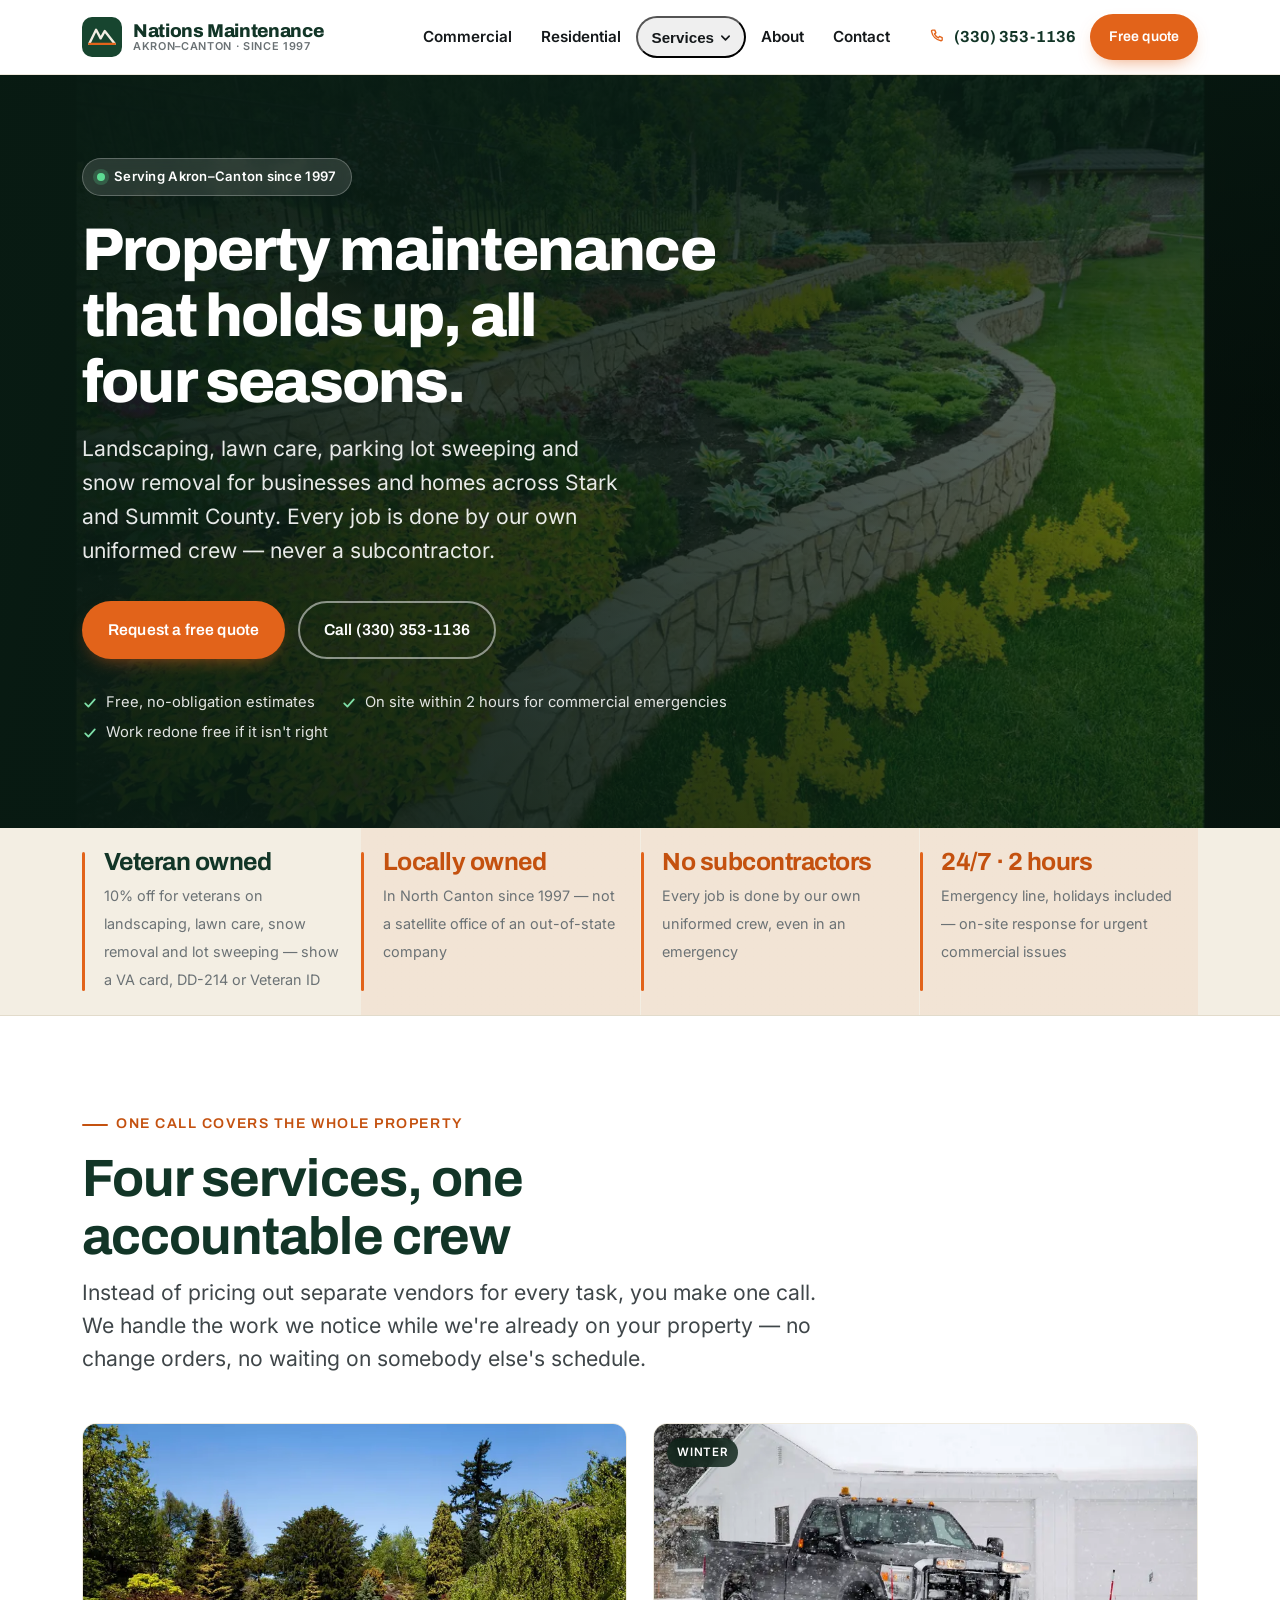
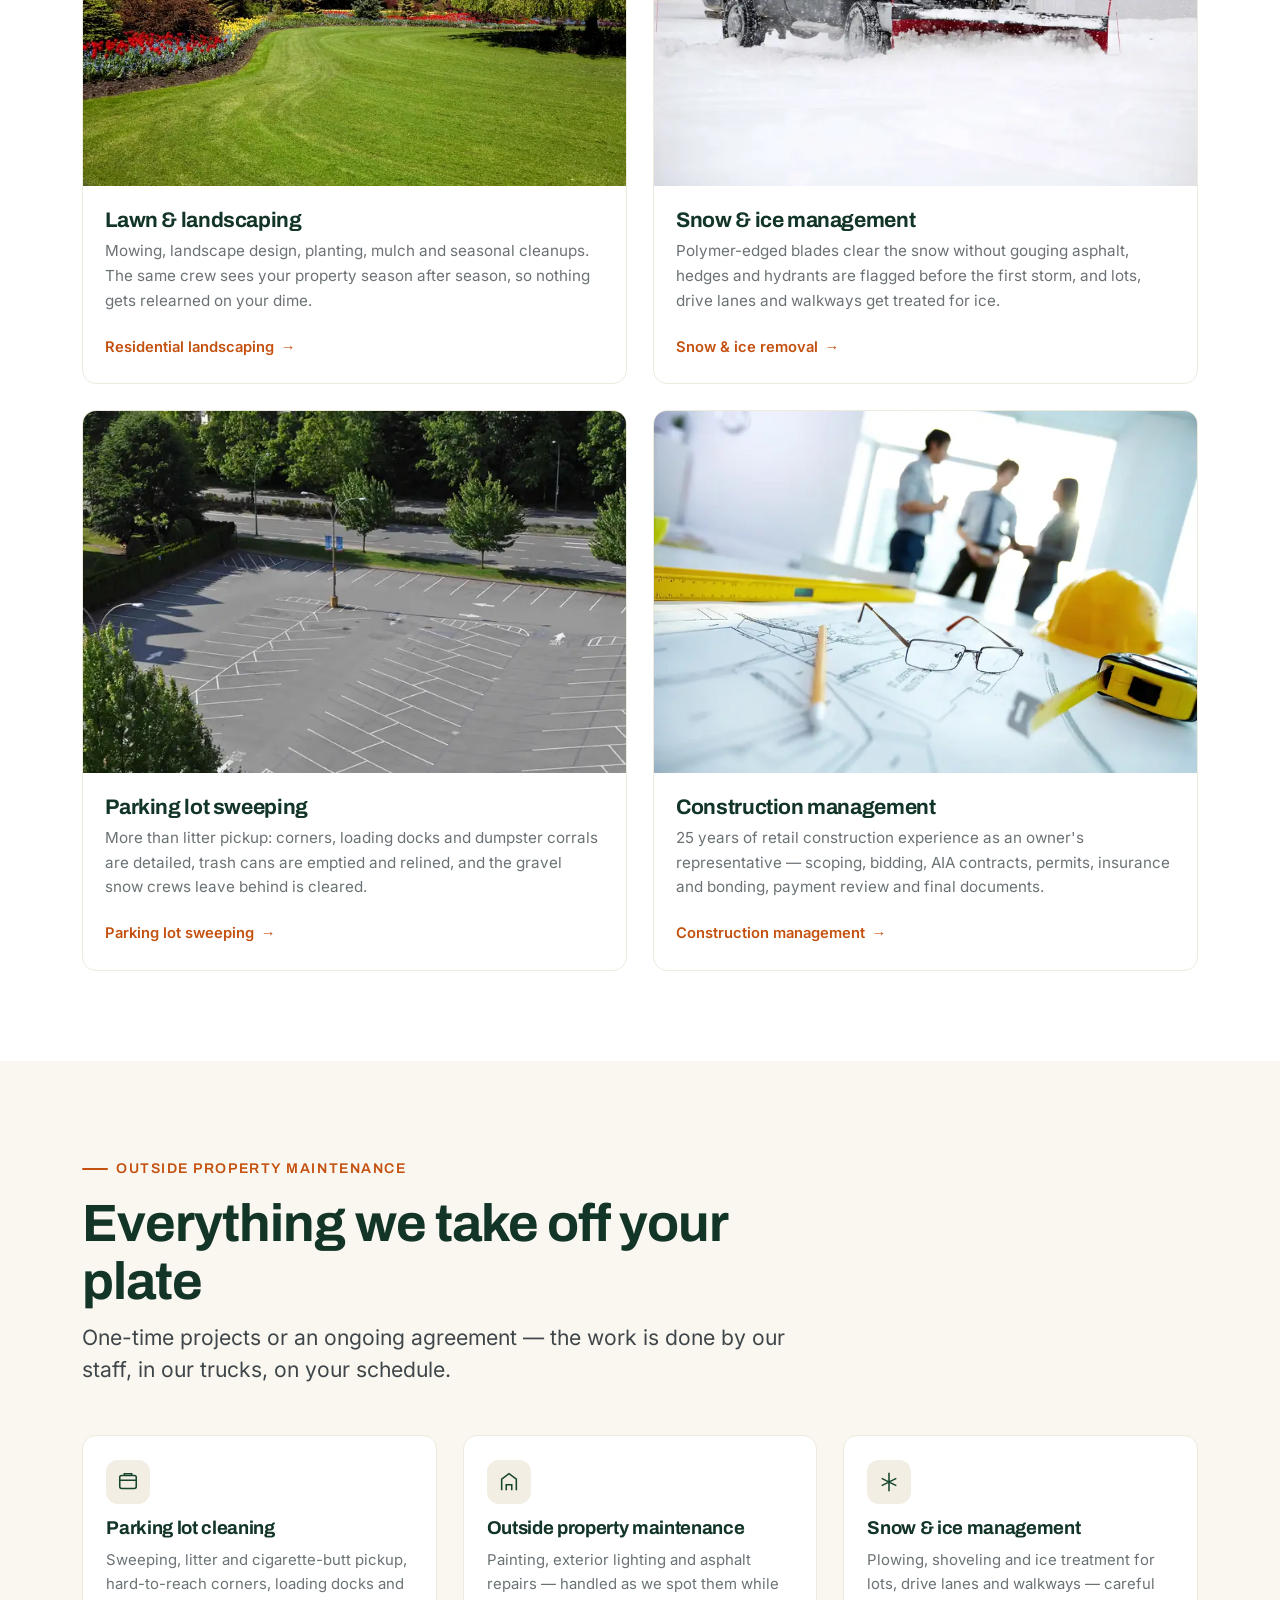
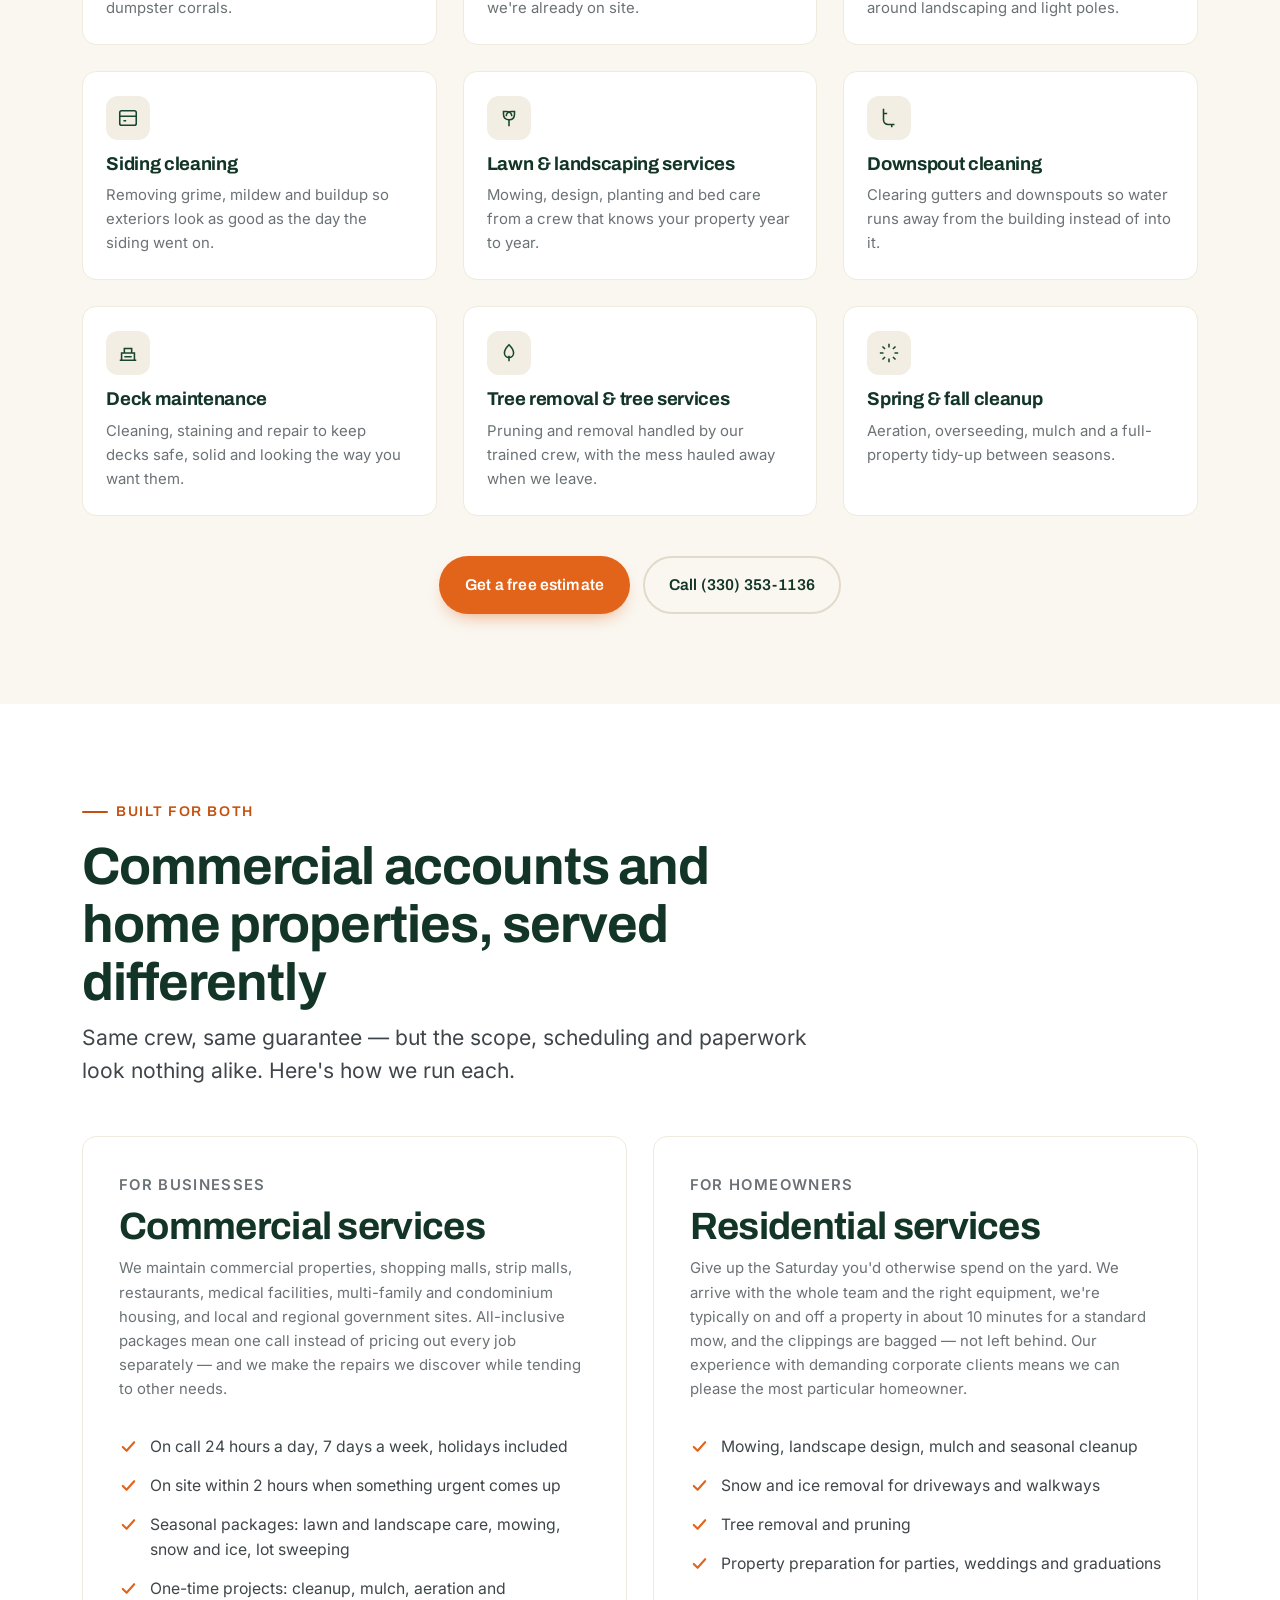
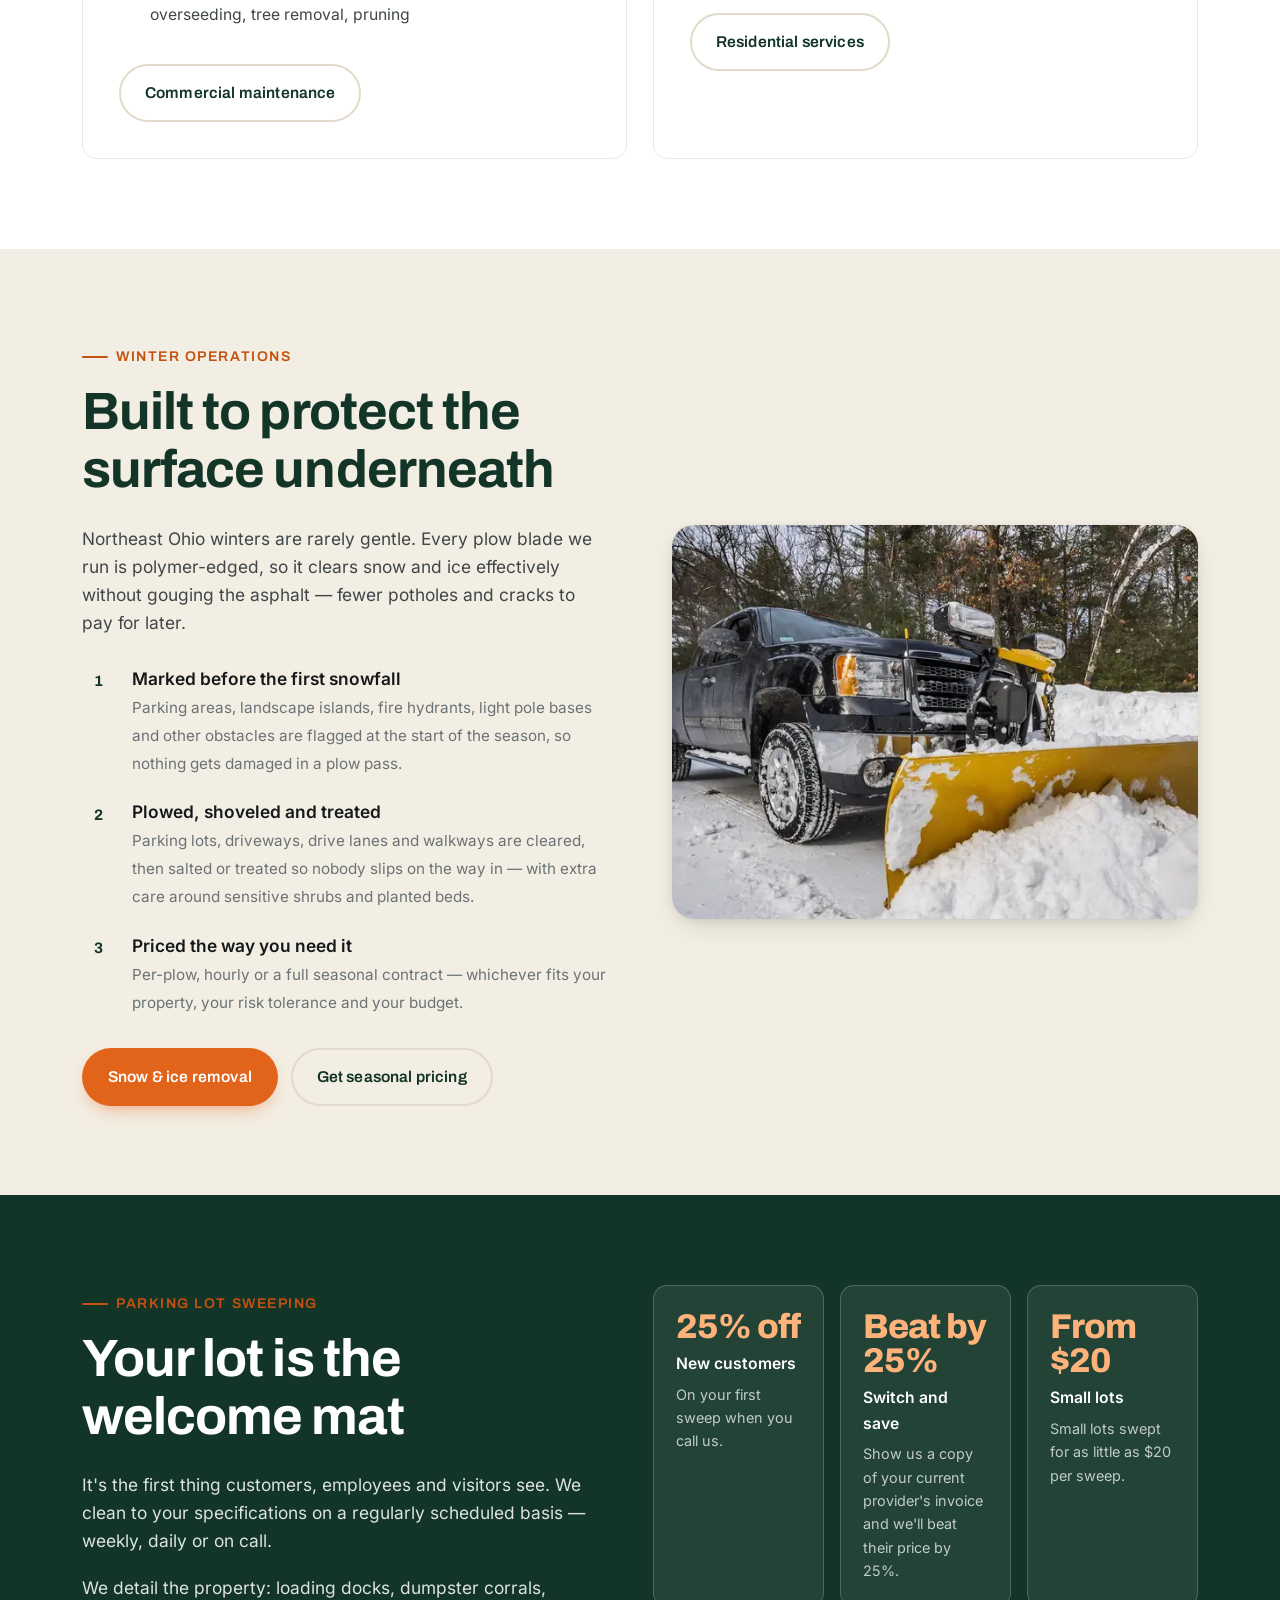
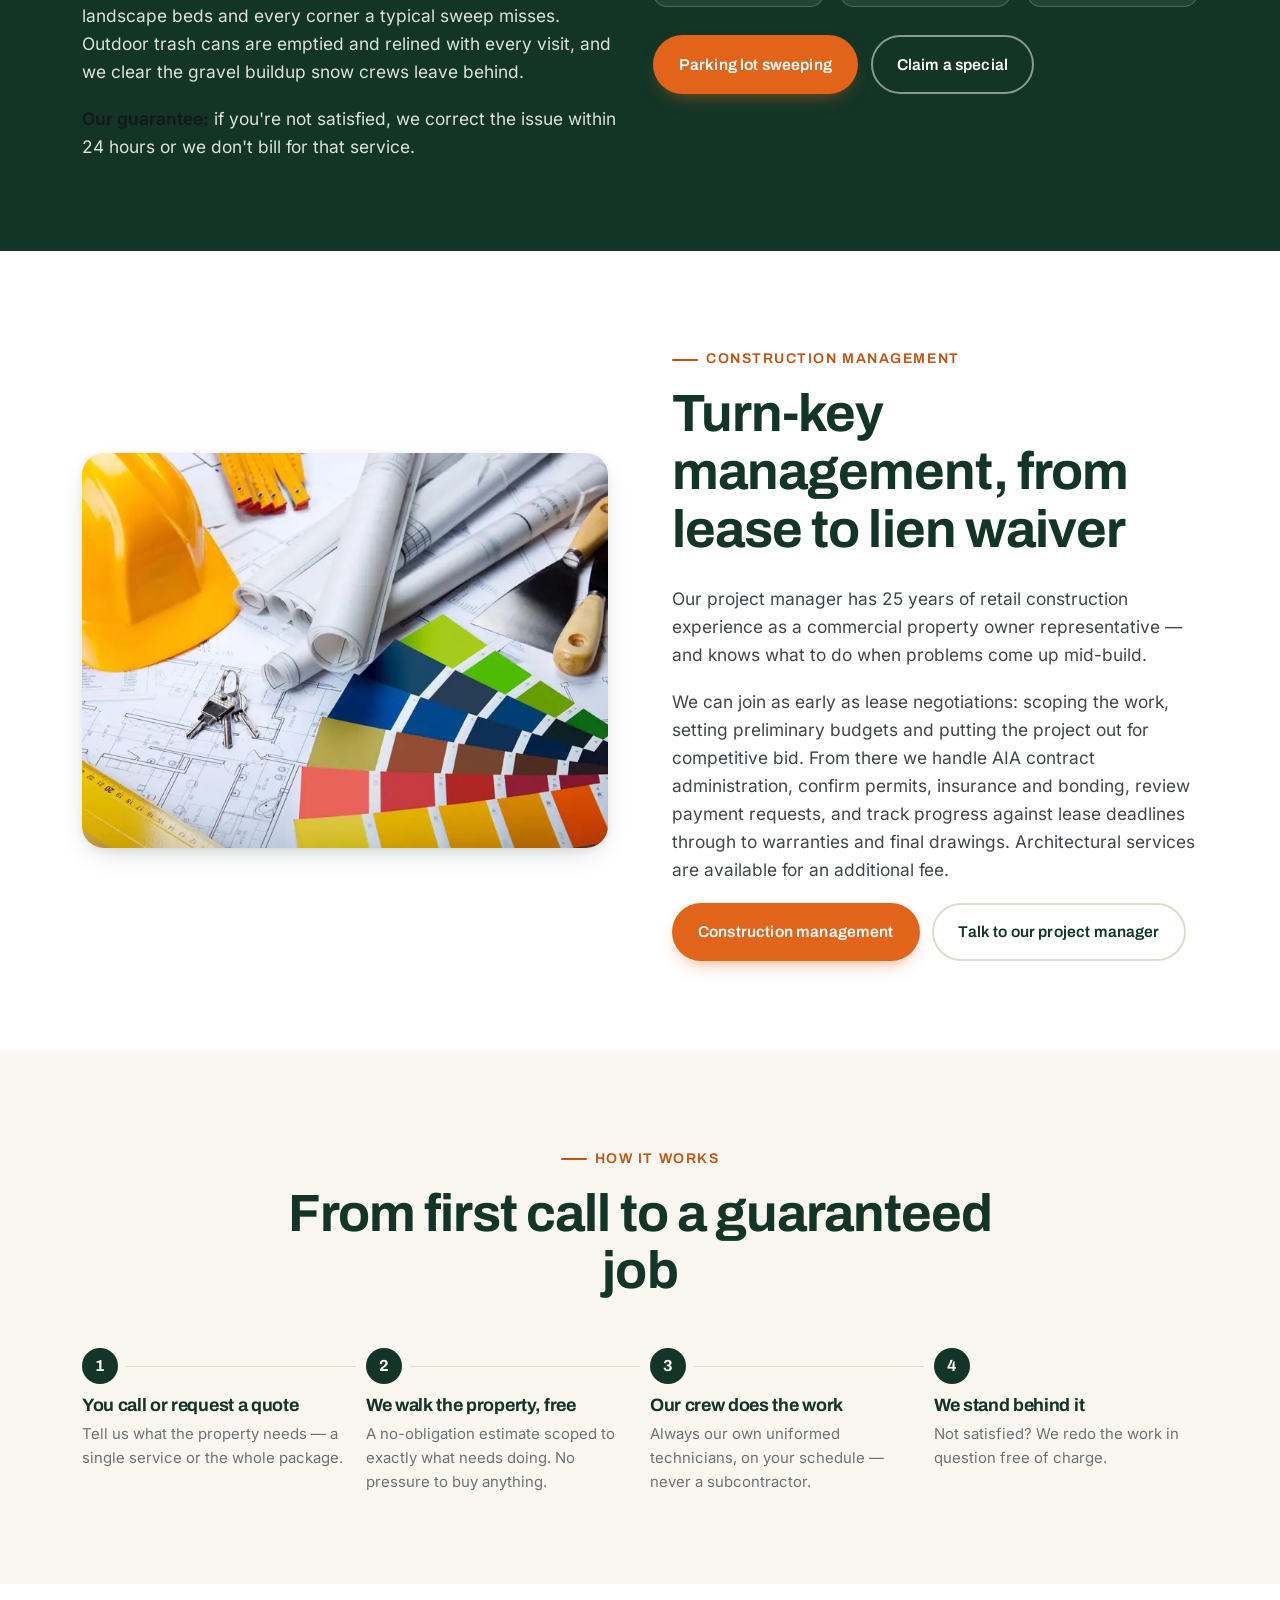
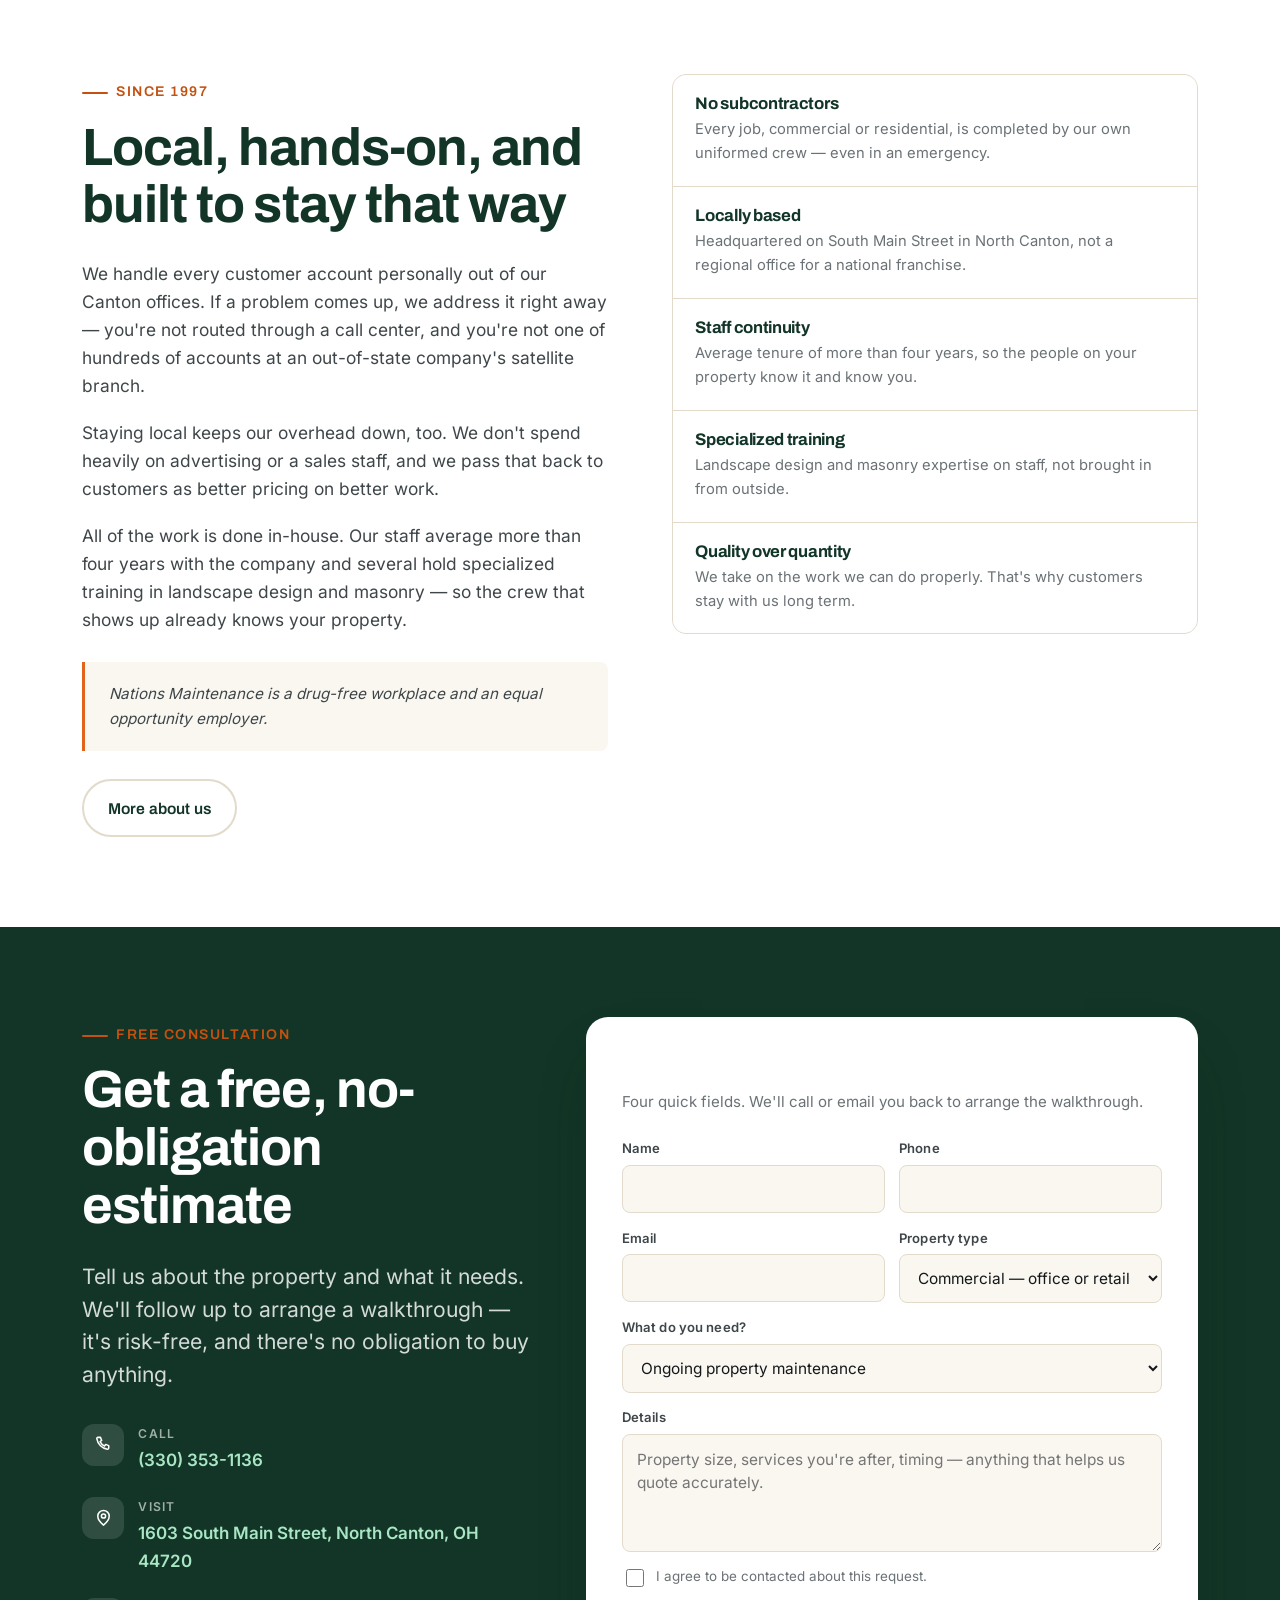
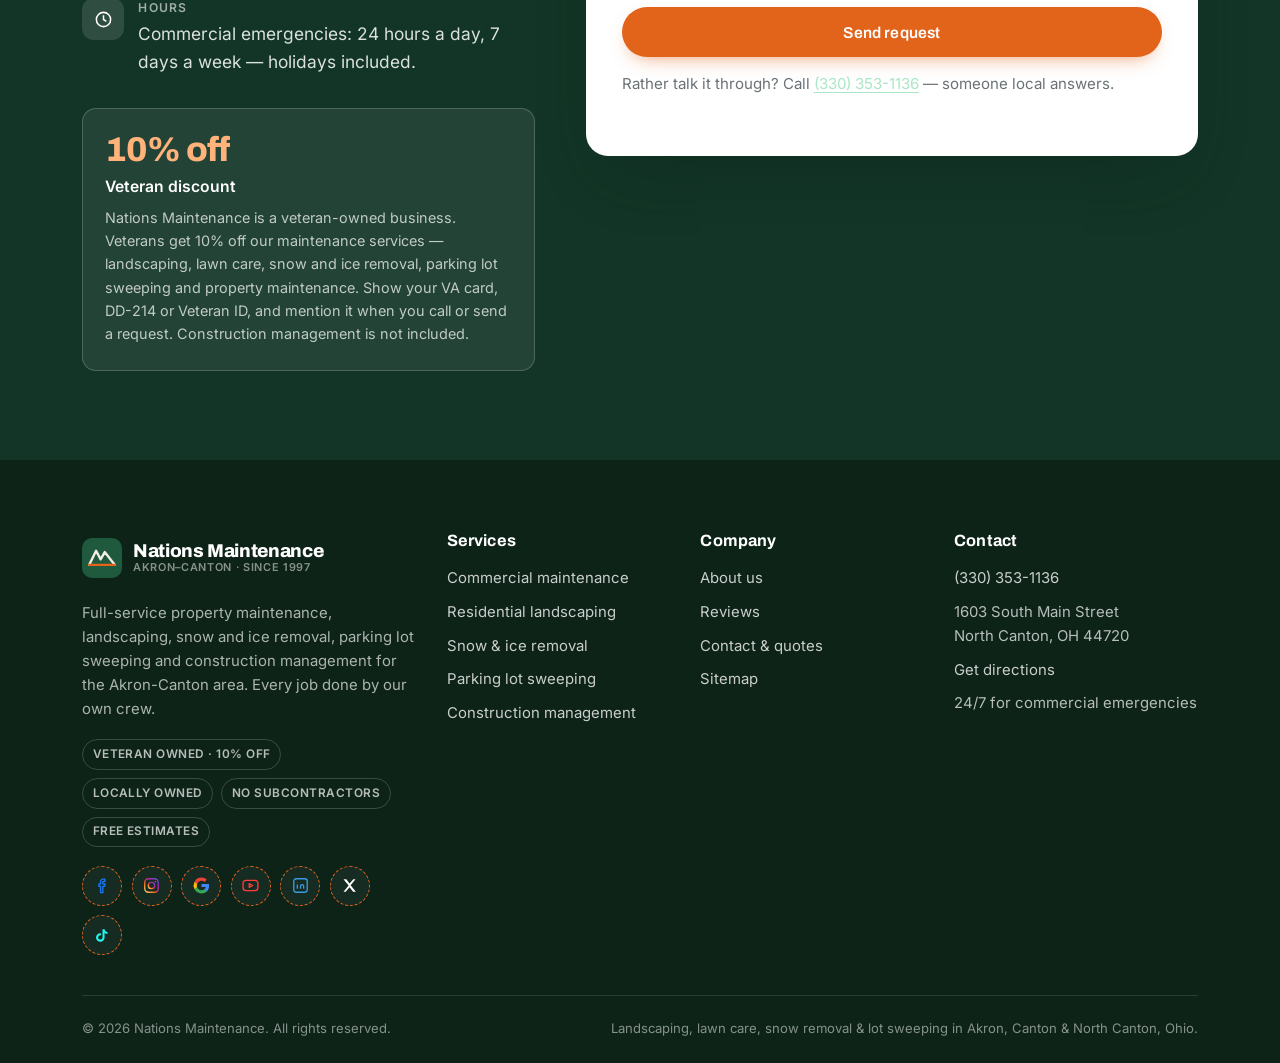
==== index.html @ 6f1c29cb "Homepage trust strip: highlight Locally owned, No subcontractors, 24/7 and 2-hour" ====
<!DOCTYPE html>
<html lang="en">
<head>
<meta charset="utf-8">
<meta name="viewport" content="width=device-width, initial-scale=1">
<title>Landscaping &amp; Snow Removal in Akron-Canton | Nations Maintenance</title>
<meta name="description" content="Landscaping, snow removal and property maintenance in Akron-Canton since 1997. Veteran owned — 10% off for veterans on maintenance. Free estimates: (330) 353-1136.">
<link rel="canonical" href="https://nationsmaintenance.com/">
<meta name="theme-color" content="#17452f">
<meta name="robots" content="index, follow, max-image-preview:large">
<meta property="og:type" content="website">
<meta property="og:site_name" content="Nations Maintenance">
<meta property="og:title" content="Landscaping &amp; Snow Removal in Akron-Canton, OH">
<meta property="og:description" content="Full-service property maintenance for businesses and homes since 1997. Our own crew, never subcontractors. If the work isn't right, we redo it free.">
<meta property="og:url" content="https://nationsmaintenance.com/">
<meta property="og:image" content="https://nationsmaintenance.com/assets/img/hero-landscaping-akron-canton-1024.jpg">
<meta property="og:image:width" content="1024">
<meta property="og:image:height" content="576">
<meta property="og:locale" content="en_US">
<meta name="twitter:card" content="summary_large_image">
<link rel="icon" href="/favicon.svg" type="image/svg+xml">
<link rel="apple-touch-icon" href="/apple-touch-icon.png">
<link rel="preload" as="font" type="font/woff2" href="/assets/fonts/inter-400-latin.woff2" crossorigin>
<link rel="preload" as="font" type="font/woff2" href="/assets/fonts/archivo-700-latin.woff2" crossorigin>
<link rel="stylesheet" href="/assets/css/styles.css?v=4">
<!--
  Search engine ownership checks. Paste your token into the matching tag, then delete
  the comment markers around that one line:
    Google Search Console  ->  <meta name="google-site-verification" content="PASTE-TOKEN">
    Bing Webmaster Tools   ->  <meta name="msvalidate.01" content="PASTE-TOKEN">
  Both only need to be on this homepage.
  sameAs: once the business has social or directory profiles, list them here too, e.g.
    "sameAs": ["https://www.facebook.com/...", "https://www.thebluebook.com/..."]
-->
<link rel="preload" as="image" href="/assets/img/hero-landscaping-akron-canton-1024.webp"
      imagesrcset="/assets/img/hero-landscaping-akron-canton-800.webp 800w, /assets/img/hero-landscaping-akron-canton-1024.webp 1024w, /assets/img/hero-landscaping-akron-canton-1280.webp 1440w"
      imagesizes="100vw" fetchpriority="high">
<script type="application/ld+json">
{
  "@context": "https://schema.org",
  "@type": ["LocalBusiness", "HomeAndConstructionBusiness"],
  "@id": "https://nationsmaintenance.com/#business",
  "name": "Nations Maintenance",
  "description": "Commercial and residential property maintenance, landscaping, snow and ice removal, parking lot sweeping and construction management serving the Akron-Canton area since 1997.",
  "url": "https://nationsmaintenance.com/",
  "telephone": "+1-330-353-1136",
  "foundingDate": "1997",
  "priceRange": "$$",
  "currenciesAccepted": "USD",
  "geo": { "@type": "GeoCoordinates", "latitude": 40.856943, "longitude": -81.395587 },
  "hasMap": "https://maps.google.com/?q=1603+South+Main+Street+North+Canton+OH+44720",
  "address": {
    "@type": "PostalAddress",
    "streetAddress": "1603 South Main Street",
    "addressLocality": "North Canton",
    "addressRegion": "OH",
    "postalCode": "44720",
    "addressCountry": "US"
  },
  "areaServed": [
    { "@type": "City", "name": "North Canton" },
    { "@type": "City", "name": "Canton" },
    { "@type": "City", "name": "Akron" },
    { "@type": "AdministrativeArea", "name": "Stark County, Ohio" },
    { "@type": "AdministrativeArea", "name": "Summit County, Ohio" }
  ],
  "openingHoursSpecification": [{
    "@type": "OpeningHoursSpecification",
    "dayOfWeek": ["Monday","Tuesday","Wednesday","Thursday","Friday","Saturday","Sunday"],
    "opens": "00:00",
    "closes": "23:59"
  }],
  "hasOfferCatalog": {
    "@type": "OfferCatalog",
    "name": "Property maintenance services",
    "itemListElement": [
      { "@type": "Offer", "itemOffered": { "@type": "Service", "name": "Commercial property maintenance", "url": "https://nationsmaintenance.com/commercial-services/" } },
      { "@type": "Offer", "itemOffered": { "@type": "Service", "name": "Residential landscaping and lawn care", "url": "https://nationsmaintenance.com/residential-services/" } },
      { "@type": "Offer", "itemOffered": { "@type": "Service", "name": "Snow and ice removal", "url": "https://nationsmaintenance.com/snow-ice-removal/" } },
      { "@type": "Offer", "itemOffered": { "@type": "Service", "name": "Parking lot sweeping and cleaning", "url": "https://nationsmaintenance.com/parking-lot-sweeping-cleaning/" } },
      { "@type": "Offer", "itemOffered": { "@type": "Service", "name": "Construction management", "url": "https://nationsmaintenance.com/construction-management/" } }
    ]
  },
  "additionalProperty": [
    { "@type": "PropertyValue", "name": "Veteran owned", "value": true },
    { "@type": "PropertyValue", "name": "Veteran discount", "value": "10% off for veterans on landscaping, lawn care, snow and ice removal, parking lot sweeping and property maintenance (construction management excluded), on proof of a VA card, DD-214 or Veteran ID" }
  ],
  "slogan": "If it's not right, we'll make it right. Free."
}
</script>
</head>
<body>
<a class="skip-link" href="#main">Skip to content</a>

<header class="site-header">
  <div class="container header-inner">
    <a class="brand" href="/" aria-label="Nations Maintenance — home">
      <svg class="brand__mark" viewBox="0 0 44 44" role="img" aria-hidden="true" focusable="false">
        <rect width="44" height="44" rx="11" fill="#17452f"/>
        <path d="M8 29.5 15.5 14l5 9.5L25 15.5l11 14" fill="none" stroke="#f3eee3" stroke-width="2.6" stroke-linejoin="round" stroke-linecap="round"/>
        <path d="M8 29.5h28" stroke="#e2631a" stroke-width="2.6" stroke-linecap="round"/>
      </svg>
      <span class="brand__text">
        <span class="brand__name">Nations Maintenance</span>
        <span class="brand__tag">Akron–Canton · since 1997</span>
      </span>
    </a>

    <nav class="nav" id="site-nav" aria-label="Primary">
      <ul class="nav__list">
        <li><a class="nav__link" href="/commercial-services/">Commercial</a></li>
        <li><a class="nav__link" href="/residential-services/">Residential</a></li>
        <li>
          <button class="nav__link" type="button" data-dropdown aria-controls="nav-services" aria-expanded="false">
            Services
            <svg class="nav__caret" viewBox="0 0 12 12" aria-hidden="true"><path d="M2 4.5 6 8.5l4-4" fill="none" stroke="currentColor" stroke-width="1.8" stroke-linecap="round" stroke-linejoin="round"/></svg>
          </button>
          <ul class="nav__drop" id="nav-services" hidden>
            <li><a href="/parking-lot-sweeping-cleaning/">Parking lot sweeping<small>Weekly, daily or on-call lot detailing</small></a></li>
            <li><a href="/snow-ice-removal/">Snow &amp; ice removal<small>Plowing, shoveling, salting — per-plow or seasonal</small></a></li>
            <li><a href="/commercial-services/">Commercial maintenance<small>All-inclusive packages for businesses</small></a></li>
            <li><a href="/residential-services/">Residential landscaping<small>Mowing, cleanups, tree work, decks</small></a></li>
            <li><a href="/construction-management/">Construction management<small>Lease to lien waiver, turn-key</small></a></li>
          </ul>
        </li>
        <li><a class="nav__link" href="/about/">About</a></li>
        <li><a class="nav__link" href="/contact/">Contact</a></li>
      </ul>
    </nav>

    <div class="header-cta">
      <a class="header-phone" href="tel:+13303531136">
        <svg viewBox="0 0 20 20" aria-hidden="true"><path d="M4.2 2.5h2.6l1.3 3.2-1.7 1.2a10 10 0 0 0 4.7 4.7l1.2-1.7 3.2 1.3v2.6a1.2 1.2 0 0 1-1.4 1.2A13.4 13.4 0 0 1 3 4a1.2 1.2 0 0 1 1.2-1.5Z" fill="none" stroke="currentColor" stroke-width="1.6" stroke-linejoin="round"/></svg>
        (330) 353-1136
      </a>
      <a class="btn btn--sm" href="/contact/">Free quote</a>
    </div>

    <button class="nav-toggle" type="button" aria-expanded="false" aria-controls="site-nav" aria-label="Open menu"><span></span></button>
  </div>
</header>

<main id="main">

  <!-- ============ HERO ============ -->
  <section class="hero">
    <div class="hero__media">
      <picture>
        <source type="image/webp"
                srcset="/assets/img/hero-landscaping-akron-canton-800.webp 800w, /assets/img/hero-landscaping-akron-canton-1024.webp 1024w, /assets/img/hero-landscaping-akron-canton-1280.webp 1440w"
                sizes="100vw">
        <img src="/assets/img/hero-landscaping-akron-canton-1024.jpg"
             srcset="/assets/img/hero-landscaping-akron-canton-800.jpg 800w, /assets/img/hero-landscaping-akron-canton-1024.jpg 1024w, /assets/img/hero-landscaping-akron-canton-1280.jpg 1440w"
             sizes="100vw" alt="Landscaped garden beds with a natural stone retaining wall and flowering shrubs beside a freshly mown lawn"
             width="1024" height="576" fetchpriority="high" decoding="async">
      </picture>
    </div>

    <div class="container hero__inner">
      <div class="hero__content">
        <p class="hero__badge"><span class="dot" aria-hidden="true"></span> Serving Akron–Canton since 1997</p>
        <h1>Property maintenance that holds up, all four seasons.</h1>
        <p class="hero__lead">
          Landscaping, lawn care, parking lot sweeping and snow removal for businesses and homes across
          Stark and Summit County. Every job is done by our own uniformed crew — never a subcontractor.
        </p>
        <div class="btn-row hero__ctas">
          <a class="btn" href="/contact/">Request a free quote</a>
          <a class="btn btn--ghost" href="tel:+13303531136">Call (330) 353-1136</a>
        </div>
        <ul class="hero__points">
          <li><svg viewBox="0 0 20 20" aria-hidden="true"><path d="M4 10.5l4 4 8-9" fill="none" stroke="currentColor" stroke-width="2.2" stroke-linecap="round" stroke-linejoin="round"/></svg> Free, no-obligation estimates</li>
          <li><svg viewBox="0 0 20 20" aria-hidden="true"><path d="M4 10.5l4 4 8-9" fill="none" stroke="currentColor" stroke-width="2.2" stroke-linecap="round" stroke-linejoin="round"/></svg> On site within 2 hours for commercial emergencies</li>
          <li><svg viewBox="0 0 20 20" aria-hidden="true"><path d="M4 10.5l4 4 8-9" fill="none" stroke="currentColor" stroke-width="2.2" stroke-linecap="round" stroke-linejoin="round"/></svg> Work redone free if it isn't right</li>
        </ul>
      </div>
    </div>
  </section>

  <!-- ============ TRUST STRIP ============ -->
  <div class="trust">
    <div class="container">
      <ul class="trust__list">
        <li><b>Veteran owned</b><span>10% off for veterans on landscaping, lawn care, snow removal and lot sweeping — show a VA card, DD-214 or Veteran ID</span></li>
        <li class="is-highlight"><b>Locally owned</b><span>In North Canton since 1997 — not a satellite office of an out-of-state company</span></li>
        <li class="is-highlight"><b>No subcontractors</b><span>Every job is done by our own uniformed crew, even in an emergency</span></li>
        <li class="is-highlight"><b>24/7 · 2 hours</b><span>Emergency line, holidays included — on-site response for urgent commercial issues</span></li>
      </ul>
    </div>
  </div>

  <!-- ============ CORE SERVICES ============ -->
  <section class="section" aria-labelledby="core-heading">
    <div class="container">
      <div class="section-head">
        <p class="kicker">One call covers the whole property</p>
        <h2 id="core-heading">Four services, one accountable crew</h2>
        <p class="lead">
          Instead of pricing out separate vendors for every task, you make one call. We handle the work we
          notice while we're already on your property — no change orders, no waiting on somebody else's schedule.
        </p>
      </div>

      <div class="grid grid--2">
        <article class="card reveal">
          <div class="card__media">
            <picture>
              <source type="image/webp" srcset="/assets/img/lawn-care-mowing-500.webp 500w, /assets/img/lawn-care-mowing-800.webp 800w" sizes="(max-width:720px) 92vw, 560px">
              <img src="/assets/img/lawn-care-mowing-800.jpg" srcset="/assets/img/lawn-care-mowing-500.jpg 500w, /assets/img/lawn-care-mowing-800.jpg 800w" sizes="(max-width:720px) 92vw, 560px" alt="Wide, freshly mown lawn with clean mowing lines around mature trees and hedges" width="800" height="533" loading="lazy" decoding="async">
            </picture>
          </div>
          <div class="card__body">
            <h3>Lawn &amp; landscaping</h3>
            <p>Mowing, landscape design, planting, mulch and seasonal cleanups. The same crew sees your property season after season, so nothing gets relearned on your dime.</p>
            <a class="card__link" href="/residential-services/">Residential landscaping</a>
          </div>
        </article>

        <article class="card reveal">
          <div class="card__media">
            <span class="card__tag">Winter</span>
            <picture>
              <source type="image/webp" srcset="/assets/img/snow-plow-commercial-lot-500.webp 500w, /assets/img/snow-plow-commercial-lot-800.webp 800w" sizes="(max-width:720px) 92vw, 560px">
              <img src="/assets/img/snow-plow-commercial-lot-800.jpg" srcset="/assets/img/snow-plow-commercial-lot-500.jpg 500w, /assets/img/snow-plow-commercial-lot-800.jpg 800w" sizes="(max-width:720px) 92vw, 560px" alt="Plow truck clearing snow from a commercial driveway and parking area" width="800" height="533" loading="lazy" decoding="async">
            </picture>
          </div>
          <div class="card__body">
            <h3>Snow &amp; ice management</h3>
            <p>Polymer-edged blades clear the snow without gouging asphalt, hedges and hydrants are flagged before the first storm, and lots, drive lanes and walkways get treated for ice.</p>
            <a class="card__link" href="/snow-ice-removal/">Snow &amp; ice removal</a>
          </div>
        </article>

        <article class="card reveal">
          <div class="card__media">
            <picture>
              <source type="image/webp" srcset="/assets/img/parking-lot-sweeping-800.webp 800w, /assets/img/parking-lot-sweeping-1024.webp 1024w" sizes="(max-width:720px) 92vw, 560px">
              <img src="/assets/img/parking-lot-sweeping-1024.jpg" srcset="/assets/img/parking-lot-sweeping-800.jpg 800w, /assets/img/parking-lot-sweeping-1024.jpg 1024w" sizes="(max-width:720px) 92vw, 560px" alt="Clean, freshly swept parking lot with crisp parking stripes and no litter" width="1024" height="576" loading="lazy" decoding="async">
            </picture>
          </div>
          <div class="card__body">
            <h3>Parking lot sweeping</h3>
            <p>More than litter pickup: corners, loading docks and dumpster corrals are detailed, trash cans are emptied and relined, and the gravel snow crews leave behind is cleared.</p>
            <a class="card__link" href="/parking-lot-sweeping-cleaning/">Parking lot sweeping</a>
          </div>
        </article>

        <article class="card reveal">
          <div class="card__media">
            <picture>
              <source type="image/webp" srcset="/assets/img/construction-management-blueprints-500.webp 500w, /assets/img/construction-management-blueprints-800.webp 800w" sizes="(max-width:720px) 92vw, 560px">
              <img src="/assets/img/construction-management-blueprints-800.jpg" srcset="/assets/img/construction-management-blueprints-500.jpg 500w, /assets/img/construction-management-blueprints-800.jpg 800w" sizes="(max-width:720px) 92vw, 560px" alt="Project manager reviewing construction drawings with a hard hat on the desk" width="800" height="533" loading="lazy" decoding="async">
            </picture>
          </div>
          <div class="card__body">
            <h3>Construction management</h3>
            <p>25 years of retail construction experience as an owner's representative — scoping, bidding, AIA contracts, permits, insurance and bonding, payment review and final documents.</p>
            <a class="card__link" href="/construction-management/">Construction management</a>
          </div>
        </article>
      </div>
    </div>
  </section>

  <!-- ============ FULL SERVICE LIST ============ -->
  <section class="section section--sand" aria-labelledby="services-heading">
    <div class="container">
      <div class="section-head">
        <p class="kicker">Outside property maintenance</p>
        <h2 id="services-heading">Everything we take off your plate</h2>
        <p class="lead">One-time projects or an ongoing agreement — the work is done by our staff, in our trucks, on your schedule.</p>
      </div>

      <div class="grid grid--3">
        <article class="tile reveal">
          <div class="tile__icon"><svg viewBox="0 0 24 24" fill="none" stroke="currentColor" stroke-width="1.7" aria-hidden="true"><rect x="3" y="5" width="18" height="14" rx="2"/><path d="M3 10h18M8 5V3h8v2"/></svg></div>
          <h3>Parking lot cleaning</h3>
          <p>Sweeping, litter and cigarette-butt pickup, hard-to-reach corners, loading docks and dumpster corrals.</p>
        </article>
        <article class="tile reveal">
          <div class="tile__icon"><svg viewBox="0 0 24 24" fill="none" stroke="currentColor" stroke-width="1.7" aria-hidden="true"><path d="M4 21V9l8-6 8 6v12"/><path d="M9 21v-6h6v6"/></svg></div>
          <h3>Outside property maintenance</h3>
          <p>Painting, exterior lighting and asphalt repairs — handled as we spot them while we're already on site.</p>
        </article>
        <article class="tile reveal">
          <div class="tile__icon"><svg viewBox="0 0 24 24" fill="none" stroke="currentColor" stroke-width="1.7" aria-hidden="true"><path d="M12 2v20M4 8l16 8M20 8 4 16"/></svg></div>
          <h3>Snow &amp; ice management</h3>
          <p>Plowing, shoveling and ice treatment for lots, drive lanes and walkways — careful around landscaping and light poles.</p>
        </article>
        <article class="tile reveal">
          <div class="tile__icon"><svg viewBox="0 0 24 24" fill="none" stroke="currentColor" stroke-width="1.7" aria-hidden="true"><rect x="3" y="4" width="18" height="16" rx="2"/><path d="M3 10h18M7 15h3"/></svg></div>
          <h3>Siding cleaning</h3>
          <p>Removing grime, mildew and buildup so exteriors look as good as the day the siding went on.</p>
        </article>
        <article class="tile reveal">
          <div class="tile__icon"><svg viewBox="0 0 24 24" fill="none" stroke="currentColor" stroke-width="1.7" aria-hidden="true"><path d="M12 21v-7"/><path d="M12 14c-4 0-6-2.5-6-6V5h3c3.5 0 6 2 6 5"/><path d="M12 14c4 0 6-2.5 6-6V5h-3c-3.5 0-6 2-6 5"/></svg></div>
          <h3>Lawn &amp; landscaping services</h3>
          <p>Mowing, design, planting and bed care from a crew that knows your property year to year.</p>
        </article>
        <article class="tile reveal">
          <div class="tile__icon"><svg viewBox="0 0 24 24" fill="none" stroke="currentColor" stroke-width="1.7" aria-hidden="true"><path d="M6 2v12a5 5 0 0 0 5 5h7"/><path d="M6 7h4M15 19v3"/></svg></div>
          <h3>Downspout cleaning</h3>
          <p>Clearing gutters and downspouts so water runs away from the building instead of into it.</p>
        </article>
        <article class="tile reveal">
          <div class="tile__icon"><svg viewBox="0 0 24 24" fill="none" stroke="currentColor" stroke-width="1.7" aria-hidden="true"><path d="M3 20h18M5 20v-8h14v8M8 12V7h8v5M8 16h8"/></svg></div>
          <h3>Deck maintenance</h3>
          <p>Cleaning, staining and repair to keep decks safe, solid and looking the way you want them.</p>
        </article>
        <article class="tile reveal">
          <div class="tile__icon"><svg viewBox="0 0 24 24" fill="none" stroke="currentColor" stroke-width="1.7" aria-hidden="true"><path d="M12 3c3 3 5 6.5 5 9a5 5 0 0 1-10 0c0-2.5 2-6 5-9Z"/><path d="M12 21v-6"/></svg></div>
          <h3>Tree removal &amp; tree services</h3>
          <p>Pruning and removal handled by our trained crew, with the mess hauled away when we leave.</p>
        </article>
        <article class="tile reveal">
          <div class="tile__icon"><svg viewBox="0 0 24 24" fill="none" stroke="currentColor" stroke-width="1.7" aria-hidden="true"><path d="M12 2v4M4.9 4.9l2.8 2.8M2 12h4M4.9 19.1l2.8-2.8M12 18v4M16.3 16.3l2.8 2.8M18 12h4M16.3 7.7l2.8-2.8"/></svg></div>
          <h3>Spring &amp; fall cleanup</h3>
          <p>Aeration, overseeding, mulch and a full-property tidy-up between seasons.</p>
        </article>
      </div>

      <div class="btn-row btn-row--center mt-10">
        <a class="btn" href="/contact/">Get a free estimate</a>
        <a class="btn btn--outline" href="tel:+13303531136">Call (330) 353-1136</a>
      </div>
    </div>
  </section>

  <!-- ============ COMMERCIAL / RESIDENTIAL ============ -->
  <section class="section" aria-labelledby="segments-heading">
    <div class="container">
      <div class="section-head">
        <p class="kicker">Built for both</p>
        <h2 id="segments-heading">Commercial accounts and home properties, served differently</h2>
        <p class="lead">Same crew, same guarantee — but the scope, scheduling and paperwork look nothing alike. Here's how we run each.</p>
      </div>

      <div class="grid grid--2">
        <div class="tile reveal pad-lg">
          <p class="eyebrow">For businesses</p>
          <h3 class="fs-3">Commercial services</h3>
          <p>We maintain commercial properties, shopping malls, strip malls, restaurants, medical facilities, multi-family and condominium housing, and local and regional government sites. All-inclusive packages mean one call instead of pricing out every job separately — and we make the repairs we discover while tending to other needs.</p>
          <ul class="check-list">
            <li><svg viewBox="0 0 20 20" aria-hidden="true"><path d="M4 10.5l4 4 8-9" fill="none" stroke="currentColor" stroke-width="2.2" stroke-linecap="round" stroke-linejoin="round"/></svg> On call 24 hours a day, 7 days a week, holidays included</li>
            <li><svg viewBox="0 0 20 20" aria-hidden="true"><path d="M4 10.5l4 4 8-9" fill="none" stroke="currentColor" stroke-width="2.2" stroke-linecap="round" stroke-linejoin="round"/></svg> On site within 2 hours when something urgent comes up</li>
            <li><svg viewBox="0 0 20 20" aria-hidden="true"><path d="M4 10.5l4 4 8-9" fill="none" stroke="currentColor" stroke-width="2.2" stroke-linecap="round" stroke-linejoin="round"/></svg> Seasonal packages: lawn and landscape care, mowing, snow and ice, lot sweeping</li>
            <li><svg viewBox="0 0 20 20" aria-hidden="true"><path d="M4 10.5l4 4 8-9" fill="none" stroke="currentColor" stroke-width="2.2" stroke-linecap="round" stroke-linejoin="round"/></svg> One-time projects: cleanup, mulch, aeration and overseeding, tree removal, pruning</li>
          </ul>
          <div class="btn-row mt-7">
            <a class="btn btn--outline" href="/commercial-services/">Commercial maintenance</a>
          </div>
        </div>

        <div class="tile reveal pad-lg">
          <p class="eyebrow">For homeowners</p>
          <h3 class="fs-3">Residential services</h3>
          <p>Give up the Saturday you'd otherwise spend on the yard. We arrive with the whole team and the right equipment, we're typically on and off a property in about 10 minutes for a standard mow, and the clippings are bagged — not left behind. Our experience with demanding corporate clients means we can please the most particular homeowner.</p>
          <ul class="check-list">
            <li><svg viewBox="0 0 20 20" aria-hidden="true"><path d="M4 10.5l4 4 8-9" fill="none" stroke="currentColor" stroke-width="2.2" stroke-linecap="round" stroke-linejoin="round"/></svg> Mowing, landscape design, mulch and seasonal cleanup</li>
            <li><svg viewBox="0 0 20 20" aria-hidden="true"><path d="M4 10.5l4 4 8-9" fill="none" stroke="currentColor" stroke-width="2.2" stroke-linecap="round" stroke-linejoin="round"/></svg> Snow and ice removal for driveways and walkways</li>
            <li><svg viewBox="0 0 20 20" aria-hidden="true"><path d="M4 10.5l4 4 8-9" fill="none" stroke="currentColor" stroke-width="2.2" stroke-linecap="round" stroke-linejoin="round"/></svg> Tree removal and pruning</li>
            <li><svg viewBox="0 0 20 20" aria-hidden="true"><path d="M4 10.5l4 4 8-9" fill="none" stroke="currentColor" stroke-width="2.2" stroke-linecap="round" stroke-linejoin="round"/></svg> Property preparation for parties, weddings and graduations</li>
          </ul>
          <div class="btn-row mt-7">
            <a class="btn btn--outline" href="/residential-services/">Residential services</a>
          </div>
        </div>
      </div>
    </div>
  </section>

  <!-- ============ SNOW & ICE ============ -->
  <section class="section section--sand2" id="snow" aria-labelledby="snow-heading">
    <div class="container split">
      <div class="reveal">
        <p class="kicker">Winter operations</p>
        <h2 id="snow-heading">Built to protect the surface underneath</h2>
        <p>Northeast Ohio winters are rarely gentle. Every plow blade we run is polymer-edged, so it clears snow and ice effectively without gouging the asphalt — fewer potholes and cracks to pay for later.</p>
        <ul class="numbered">
          <li>
            <span class="num">1</span>
            <div><strong>Marked before the first snowfall</strong><span>Parking areas, landscape islands, fire hydrants, light pole bases and other obstacles are flagged at the start of the season, so nothing gets damaged in a plow pass.</span></div>
          </li>
          <li>
            <span class="num">2</span>
            <div><strong>Plowed, shoveled and treated</strong><span>Parking lots, driveways, drive lanes and walkways are cleared, then salted or treated so nobody slips on the way in — with extra care around sensitive shrubs and planted beds.</span></div>
          </li>
          <li>
            <span class="num">3</span>
            <div><strong>Priced the way you need it</strong><span>Per-plow, hourly or a full seasonal contract — whichever fits your property, your risk tolerance and your budget.</span></div>
          </li>
        </ul>
        <div class="btn-row mt-8">
          <a class="btn" href="/snow-ice-removal/">Snow &amp; ice removal</a>
          <a class="btn btn--outline" href="/contact/">Get seasonal pricing</a>
        </div>
      </div>
      <figure class="split__figure reveal">
        <picture>
          <source type="image/webp" srcset="/assets/img/snow-plow-parking-lot-clearing-800.webp 800w, /assets/img/snow-plow-parking-lot-clearing-1024.webp 1024w" sizes="(max-width:960px) 92vw, 540px">
          <img src="/assets/img/snow-plow-parking-lot-clearing-1024.jpg" srcset="/assets/img/snow-plow-parking-lot-clearing-800.jpg 800w, /assets/img/snow-plow-parking-lot-clearing-1024.jpg 1024w" sizes="(max-width:960px) 92vw, 540px" alt="Plow truck pushing a heavy load of snow across a commercial parking lot in winter" width="1024" height="576" loading="lazy" decoding="async">
        </picture>
      </figure>
    </div>
  </section>

  <!-- ============ SWEEPING SPECIALS ============ -->
  <section class="section section--dark" id="specials" aria-labelledby="specials-heading">
    <div class="container">
      <div class="grid grid--2 items-start">
        <div class="reveal">
          <p class="kicker">Parking lot sweeping</p>
          <h2 id="specials-heading">Your lot is the welcome mat</h2>
          <p>It's the first thing customers, employees and visitors see. We clean to your specifications on a regularly scheduled basis — weekly, daily or on call.</p>
          <p>We detail the property: loading docks, dumpster corrals, landscape beds and every corner a typical sweep misses. Outdoor trash cans are emptied and relined with every visit, and we clear the gravel buildup snow crews leave behind.</p>
          <p class="mb-0"><strong>Our guarantee:</strong> if you're not satisfied, we correct the issue within 24 hours or we don't bill for that service.</p>
        </div>
        <div>
          <div class="offer-grid">
            <div class="offer reveal">
              <div class="offer__amount">25% off</div>
              <div class="offer__label">New customers</div>
              <p>On your first sweep when you call us.</p>
            </div>
            <div class="offer reveal">
              <div class="offer__amount">Beat by 25%</div>
              <div class="offer__label">Switch and save</div>
              <p>Show us a copy of your current provider's invoice and we'll beat their price by 25%.</p>
            </div>
            <div class="offer reveal">
              <div class="offer__amount">From $20</div>
              <div class="offer__label">Small lots</div>
              <p>Small lots swept for as little as $20 per sweep.</p>
            </div>
          </div>
          <div class="btn-row mt-7">
            <a class="btn" href="/parking-lot-sweeping-cleaning/">Parking lot sweeping</a>
            <a class="btn btn--ghost" href="/contact/">Claim a special</a>
          </div>
        </div>
      </div>
    </div>
  </section>

  <!-- ============ CONSTRUCTION ============ -->
  <section class="section" id="construction" aria-labelledby="construction-heading">
    <div class="container split">
      <figure class="split__figure reveal">
        <picture>
          <source type="image/webp" srcset="/assets/img/construction-design-plans-500.webp 500w, /assets/img/construction-design-plans-800.webp 800w" sizes="(max-width:960px) 92vw, 540px">
          <img src="/assets/img/construction-design-plans-800.jpg" srcset="/assets/img/construction-design-plans-500.jpg 500w, /assets/img/construction-design-plans-800.jpg 800w" sizes="(max-width:960px) 92vw, 540px" alt="Hard hat, architectural drawings and finish swatches laid out for a retail build project" width="800" height="533" loading="lazy" decoding="async">
        </picture>
      </figure>
      <div class="reveal">
        <p class="kicker">Construction management</p>
        <h2 id="construction-heading">Turn-key management, from lease to lien waiver</h2>
        <p>Our project manager has 25 years of retail construction experience as a commercial property owner representative — and knows what to do when problems come up mid-build.</p>
        <p>We can join as early as lease negotiations: scoping the work, setting preliminary budgets and putting the project out for competitive bid. From there we handle AIA contract administration, confirm permits, insurance and bonding, review payment requests, and track progress against lease deadlines through to warranties and final drawings. Architectural services are available for an additional fee.</p>
        <div class="btn-row">
          <a class="btn" href="/construction-management/">Construction management</a>
          <a class="btn btn--outline" href="/contact/">Talk to our project manager</a>
        </div>
      </div>
    </div>
  </section>

  <!-- ============ PROCESS ============ -->
  <section class="section section--sand" aria-labelledby="process-heading">
    <div class="container">
      <div class="section-head section-head--center">
        <p class="kicker">How it works</p>
        <h2 id="process-heading">From first call to a guaranteed job</h2>
      </div>
      <div class="steps steps--4">
        <div class="step reveal">
          <h3>You call or request a quote</h3>
          <p>Tell us what the property needs — a single service or the whole package.</p>
        </div>
        <div class="step reveal">
          <h3>We walk the property, free</h3>
          <p>A no-obligation estimate scoped to exactly what needs doing. No pressure to buy anything.</p>
        </div>
        <div class="step reveal">
          <h3>Our crew does the work</h3>
          <p>Always our own uniformed technicians, on your schedule — never a subcontractor.</p>
        </div>
        <div class="step reveal">
          <h3>We stand behind it</h3>
          <p>Not satisfied? We redo the work in question free of charge.</p>
        </div>
      </div>
    </div>
  </section>

  <!-- ============ ABOUT SNAPSHOT ============ -->
  <section class="section" aria-labelledby="about-heading">
    <div class="container split split--top">
      <div class="reveal">
        <p class="kicker">Since 1997</p>
        <h2 id="about-heading">Local, hands-on, and built to stay that way</h2>
        <p>We handle every customer account personally out of our Canton offices. If a problem comes up, we address it right away — you're not routed through a call center, and you're not one of hundreds of accounts at an out-of-state company's satellite branch.</p>
        <p>Staying local keeps our overhead down, too. We don't spend heavily on advertising or a sales staff, and we pass that back to customers as better pricing on better work.</p>
        <p>All of the work is done in-house. Our staff average more than four years with the company and several hold specialized training in landscape design and masonry — so the crew that shows up already knows your property.</p>
        <blockquote class="quote">Nations Maintenance is a drug-free workplace and an equal opportunity employer.</blockquote>
        <div class="btn-row mt-7"><a class="btn btn--outline" href="/about/">More about us</a></div>
      </div>
      <div class="facts reveal">
        <div>
          <h3>No subcontractors</h3>
          <p>Every job, commercial or residential, is completed by our own uniformed crew — even in an emergency.</p>
        </div>
        <div>
          <h3>Locally based</h3>
          <p>Headquartered on South Main Street in North Canton, not a regional office for a national franchise.</p>
        </div>
        <div>
          <h3>Staff continuity</h3>
          <p>Average tenure of more than four years, so the people on your property know it and know you.</p>
        </div>
        <div>
          <h3>Specialized training</h3>
          <p>Landscape design and masonry expertise on staff, not brought in from outside.</p>
        </div>
        <div>
          <h3>Quality over quantity</h3>
          <p>We take on the work we can do properly. That's why customers stay with us long term.</p>
        </div>
      </div>
    </div>
  </section>

  <!-- ============ REVIEWS ============ -->
  <!-- Filled from the REVIEWS array in assets/js/main.js and stays hidden while that
       array is empty, so no testimonial is ever invented. -->
  <section class="section" data-reviews-section aria-labelledby="reviews-heading" hidden>
    <div class="container">
      <div class="section-head section-head--center">
        <p class="kicker">What customers say</p>
        <h2 id="reviews-heading">Why customers stay with us</h2>
        <p class="lead">Reviews from the businesses and homeowners we look after around the Akron-Canton area.</p>
      </div>
      <div class="review-grid" data-reviews></div>
      <div class="btn-row btn-row--center mt-8">
        <a class="btn btn--outline" href="/reviews/">Read and leave reviews</a>
      </div>
    </div>
  </section>

  <!-- ============ CONTACT ============ -->
  <section class="section section--dark" id="contact" aria-labelledby="contact-heading">
    <div class="container contact-grid">
      <div class="reveal">
        <p class="kicker">Free consultation</p>
        <h2 id="contact-heading">Get a free, no-obligation estimate</h2>
        <p class="lead">Tell us about the property and what it needs. We'll follow up to arrange a walkthrough — it's risk-free, and there's no obligation to buy anything.</p>
        <ul class="contact-list">
          <li>
            <span class="icon" aria-hidden="true"><svg viewBox="0 0 20 20" fill="none" stroke="currentColor" stroke-width="1.6"><path d="M4.2 2.5h2.6l1.3 3.2-1.7 1.2a10 10 0 0 0 4.7 4.7l1.2-1.7 3.2 1.3v2.6a1.2 1.2 0 0 1-1.4 1.2A13.4 13.4 0 0 1 3 4a1.2 1.2 0 0 1 1.2-1.5Z" stroke-linejoin="round"/></svg></span>
            <div><strong>Call</strong><a href="tel:+13303531136">(330) 353-1136</a></div>
          </li>
          <li>
            <span class="icon" aria-hidden="true"><svg viewBox="0 0 20 20" fill="none" stroke="currentColor" stroke-width="1.6"><path d="M10 18s6-5.1 6-9.4A6 6 0 0 0 4 8.6C4 12.9 10 18 10 18Z"/><circle cx="10" cy="8.4" r="2.2"/></svg></span>
            <div><strong>Visit</strong><a href="https://maps.google.com/?q=1603+South+Main+Street+North+Canton+OH+44720" target="_blank" rel="noopener">1603 South Main Street, North Canton, OH 44720</a></div>
          </li>
          <li>
            <span class="icon" aria-hidden="true"><svg viewBox="0 0 20 20" fill="none" stroke="currentColor" stroke-width="1.6"><circle cx="10" cy="10" r="7.5"/><path d="M10 5.6V10l3 2"/></svg></span>
            <div><strong>Hours</strong><span>Commercial emergencies: 24 hours a day, 7 days a week — holidays included.</span></div>
          </li>
        </ul>

        <div class="offer mt-8">
          <div class="offer__amount">10% off</div>
          <div class="offer__label">Veteran discount</div>
          <p>Nations Maintenance is a veteran-owned business. Veterans get 10% off our maintenance services — landscaping, lawn care, snow and ice removal, parking lot sweeping and property maintenance. Show your VA card, DD-214 or Veteran ID, and mention it when you call or send a request. Construction management is not included.</p>
        </div>
      </div>

      <form class="form-card" data-quote-form novalidate>
        <h2>Request a quote</h2>
        <p>Four quick fields. We'll call or email you back to arrange the walkthrough.</p>

        <div class="field-row">
          <div class="field">
            <label for="name">Name</label>
            <input type="text" id="name" name="name" autocomplete="name" required>
          </div>
          <div class="field">
            <label for="phone">Phone</label>
            <input type="tel" id="phone" name="phone" autocomplete="tel" inputmode="tel" required>
          </div>
        </div>

        <div class="field-row">
          <div class="field">
            <label for="email">Email</label>
            <input type="email" id="email" name="email" autocomplete="email" required>
          </div>
          <div class="field">
            <label for="property">Property type</label>
            <select id="property" name="property">
              <option>Commercial — office or retail</option>
              <option>Commercial — multi-family or condo</option>
              <option>Commercial — restaurant</option>
              <option>Commercial — medical facility</option>
              <option>Commercial — municipal or government</option>
              <option>Residential</option>
              <option>Other</option>
            </select>
          </div>
        </div>

        <div class="field">
          <label for="service">What do you need?</label>
          <select id="service" name="service">
            <option>Ongoing property maintenance</option>
            <option>Lawn &amp; landscaping</option>
            <option>Snow &amp; ice removal</option>
            <option>Parking lot sweeping</option>
            <option>Construction management</option>
            <option>Something else</option>
          </select>
        </div>

        <div class="field">
          <label for="message">Details</label>
          <textarea id="message" name="message" placeholder="Property size, services you're after, timing — anything that helps us quote accurately."></textarea>
        </div>

        <label class="consent" for="home-consent">
          <input type="checkbox" id="home-consent" name="consent" required>
          <span>I agree to be contacted about this request.</span>
        </label>

        <p class="visually-hidden">
          <label for="home-hp">Company website</label>
          <input type="text" id="home-hp" name="company_website" tabindex="-1" autocomplete="off">
        </p>

        <button class="btn btn--block" type="submit">Send request</button>
        <p class="form-note">Rather talk it through? Call <a href="tel:+13303531136">(330) 353-1136</a> — someone local answers.</p>
        <p class="form-status" role="status" aria-live="polite" tabindex="-1"></p>
      </form>
    </div>
  </section>

</main>

<footer class="site-footer">
  <div class="container">
    <div class="footer-grid">
      <div>
        <a class="brand" href="/" aria-label="Nations Maintenance — home">
          <svg class="brand__mark" viewBox="0 0 44 44" role="img" aria-hidden="true" focusable="false">
            <rect width="44" height="44" rx="11" fill="#1f5a3e"/>
            <path d="M8 29.5 15.5 14l5 9.5L25 15.5l11 14" fill="none" stroke="#f3eee3" stroke-width="2.6" stroke-linejoin="round" stroke-linecap="round"/>
            <path d="M8 29.5h28" stroke="#e2631a" stroke-width="2.6" stroke-linecap="round"/>
          </svg>
          <span class="brand__text">
            <span class="brand__name">Nations Maintenance</span>
            <span class="brand__tag">Akron–Canton · since 1997</span>
          </span>
        </a>
        <p class="mt-5">Full-service property maintenance, landscaping, snow and ice removal, parking lot sweeping and construction management for the Akron-Canton area. Every job done by our own crew.</p>
        <div class="footer-badges">
          <span>Veteran owned · 10% off</span>
          <span>Locally owned</span>
          <span>No subcontractors</span>
          <span>Free estimates</span>
        </div>
      </div>

      <div>
        <h2>Services</h2>
        <ul>
          <li><a href="/commercial-services/">Commercial maintenance</a></li>
          <li><a href="/residential-services/">Residential landscaping</a></li>
          <li><a href="/snow-ice-removal/">Snow &amp; ice removal</a></li>
          <li><a href="/parking-lot-sweeping-cleaning/">Parking lot sweeping</a></li>
          <li><a href="/construction-management/">Construction management</a></li>
        </ul>
      </div>

      <div>
        <h2>Company</h2>
        <ul>
          <li><a href="/about/">About us</a></li>
          <li><a href="/reviews/">Reviews</a></li>
          <li><a href="/contact/">Contact &amp; quotes</a></li>
          <li><a href="/sitemap.xml">Sitemap</a></li>
        </ul>
      </div>

      <div>
        <h2>Contact</h2>
        <ul>
          <li><a href="tel:+13303531136">(330) 353-1136</a></li>
          <li>1603 South Main Street<br>North Canton, OH 44720</li>
          <li><a href="https://maps.google.com/?q=1603+South+Main+Street+North+Canton+OH+44720" target="_blank" rel="noopener">Get directions</a></li>
          <li>24/7 for commercial emergencies</li>
        </ul>
      </div>
    </div>

    <div class="footer-note">
      <span>&copy; <span data-year>2026</span> Nations Maintenance. All rights reserved.</span>
      <span>Landscaping, lawn care, snow removal &amp; lot sweeping in Akron, Canton &amp; North Canton, Ohio.</span>
    </div>
  </div>
</footer>

<div class="action-bar">
  <a class="btn btn--dark" href="tel:+13303531136">
    <svg viewBox="0 0 20 20" aria-hidden="true" fill="none" stroke="currentColor" stroke-width="1.6"><path d="M4.2 2.5h2.6l1.3 3.2-1.7 1.2a10 10 0 0 0 4.7 4.7l1.2-1.7 3.2 1.3v2.6a1.2 1.2 0 0 1-1.4 1.2A13.4 13.4 0 0 1 3 4a1.2 1.2 0 0 1 1.2-1.5Z" stroke-linejoin="round"/></svg>
    Call now
  </a>
  <a class="btn" href="/contact/">Free quote</a>
</div>

<script src="/assets/js/main.js?v=4" defer></script>
</body>
</html>
---- assets/css/styles.css ----
/* =========================================================================
   Nations Maintenance — design system
   Akron–Canton, Ohio · since 1997
   Single stylesheet, no frameworks, no jQuery, no third-party requests.
   ========================================================================= */

/* ---------- self-hosted webfonts (Archivo, Inter — both SIL OFL) ----------
   Served from this domain so no request ever leaves it: keeps the Content
   Security Policy strict and leaks no visitor IP to a font CDN. The browser
   only downloads the rows it actually needs. */
  @font-face{font-family:'Archivo';font-style:normal;font-weight:600;font-display:swap;src:url(/assets/fonts/archivo-600-latin.woff2) format('woff2');unicode-range:U+0000-00FF, U+0131, U+0152-0153, U+02BB-02BC, U+02C6, U+02DA, U+02DC, U+0304, U+0308, U+0329, U+2000-206F, U+20AC, U+2122, U+2191, U+2193, U+2212, U+2215, U+FEFF, U+FFFD}
  @font-face{font-family:'Archivo';font-style:normal;font-weight:700;font-display:swap;src:url(/assets/fonts/archivo-700-latin.woff2) format('woff2');unicode-range:U+0000-00FF, U+0131, U+0152-0153, U+02BB-02BC, U+02C6, U+02DA, U+02DC, U+0304, U+0308, U+0329, U+2000-206F, U+20AC, U+2122, U+2191, U+2193, U+2212, U+2215, U+FEFF, U+FFFD}
  @font-face{font-family:'Archivo';font-style:normal;font-weight:800;font-display:swap;src:url(/assets/fonts/archivo-800-latin.woff2) format('woff2');unicode-range:U+0000-00FF, U+0131, U+0152-0153, U+02BB-02BC, U+02C6, U+02DA, U+02DC, U+0304, U+0308, U+0329, U+2000-206F, U+20AC, U+2122, U+2191, U+2193, U+2212, U+2215, U+FEFF, U+FFFD}
  @font-face{font-family:'Inter';font-style:normal;font-weight:400;font-display:swap;src:url(/assets/fonts/inter-400-latin.woff2) format('woff2');unicode-range:U+0000-00FF, U+0131, U+0152-0153, U+02BB-02BC, U+02C6, U+02DA, U+02DC, U+0304, U+0308, U+0329, U+2000-206F, U+20AC, U+2122, U+2191, U+2193, U+2212, U+2215, U+FEFF, U+FFFD}
  @font-face{font-family:'Inter';font-style:normal;font-weight:500;font-display:swap;src:url(/assets/fonts/inter-500-latin.woff2) format('woff2');unicode-range:U+0000-00FF, U+0131, U+0152-0153, U+02BB-02BC, U+02C6, U+02DA, U+02DC, U+0304, U+0308, U+0329, U+2000-206F, U+20AC, U+2122, U+2191, U+2193, U+2212, U+2215, U+FEFF, U+FFFD}
  @font-face{font-family:'Inter';font-style:normal;font-weight:600;font-display:swap;src:url(/assets/fonts/inter-600-latin.woff2) format('woff2');unicode-range:U+0000-00FF, U+0131, U+0152-0153, U+02BB-02BC, U+02C6, U+02DA, U+02DC, U+0304, U+0308, U+0329, U+2000-206F, U+20AC, U+2122, U+2191, U+2193, U+2212, U+2215, U+FEFF, U+FFFD}

/* ---------- tokens ---------- */
:root{
  --evergreen-900:#0d2318;
  --evergreen-800:#123527;
  --evergreen-700:#17452f;
  --evergreen-600:#1f5a3e;
  --moss:#3d7a58;
  --orange-500:#e2631a;
  --orange-600:#c4510f;
  --orange-050:#fdf1e7;
  --ink:#14181a;
  --ink-soft:#3f4649;
  --ink-mute:#6b7275;
  --sand-050:#faf7f1;
  --sand-100:#f3eee3;
  --sand-200:#e7dfcd;
  --line:#e2dbcb;
  --line-soft:#efeade;
  --paper:#ffffff;

  --container:1180px;
  --radius-sm:8px;
  --radius:14px;
  --radius-lg:22px;
  --shadow-sm:0 1px 2px rgba(20,24,26,.06), 0 2px 8px rgba(20,24,26,.05);
  --shadow:0 10px 30px -12px rgba(13,35,24,.25), 0 2px 8px rgba(20,24,26,.06);
  --shadow-lg:0 30px 60px -24px rgba(13,35,24,.45);

  --font-display:"Archivo","Helvetica Neue",Arial,sans-serif;
  --font-body:"Inter",-apple-system,BlinkMacSystemFont,"Segoe UI",Roboto,sans-serif;

  --step--1:clamp(.82rem,.8rem + .1vw,.88rem);
  --step-0:clamp(1rem,.97rem + .15vw,1.08rem);
  --step-1:clamp(1.15rem,1.1rem + .3vw,1.32rem);
  --step-2:clamp(1.4rem,1.28rem + .6vw,1.8rem);
  --step-3:clamp(1.75rem,1.5rem + 1.1vw,2.5rem);
  --step-4:clamp(2.1rem,1.6rem + 2.1vw,3.4rem);
  --step-5:clamp(2.4rem,1.85rem + 2.4vw,3.85rem);

  --gutter:clamp(1.15rem,4vw,2rem);
  --section-y:clamp(3.75rem,7vw,6rem);
}

/* ---------- reset ---------- */
*,*::before,*::after{box-sizing:border-box}
html{-webkit-text-size-adjust:100%;scroll-behavior:smooth;scroll-padding-top:5.5rem}
body{
  margin:0;
  font-family:var(--font-body);
  font-size:var(--step-0);
  line-height:1.62;
  color:var(--ink-soft);
  background:var(--paper);
  -webkit-font-smoothing:antialiased;
  overflow-x:hidden;
}
h1,h2,h3,h4,h5{font-family:var(--font-display);color:var(--evergreen-800);margin:0 0 .5em;line-height:1.1;letter-spacing:-.018em;font-weight:700}
h1{font-size:var(--step-5);font-weight:800;letter-spacing:-.03em}
h2{font-size:var(--step-4)}
h3{font-size:var(--step-2)}
h4{font-size:var(--step-1);letter-spacing:-.01em}
p{margin:0 0 1.1em}
p:last-child{margin-bottom:0}
a{color:var(--evergreen-700);text-decoration-thickness:1px;text-underline-offset:3px}
a:hover{color:var(--orange-600)}
img,svg,video{display:block;max-width:100%;height:auto}
ul,ol{margin:0 0 1.1em;padding-left:1.15em}
li{margin-bottom:.4em}
strong{color:var(--ink);font-weight:600}
hr{border:0;border-top:1px solid var(--line);margin:2.5rem 0}
:focus-visible{outline:3px solid var(--orange-500);outline-offset:3px;border-radius:4px}
::selection{background:var(--evergreen-700);color:#fff}

/* ---------- utilities ---------- */
.container{width:100%;max-width:var(--container);margin-inline:auto;padding-inline:var(--gutter)}
.container--narrow{max-width:820px}
.skip-link{
  position:absolute;left:1rem;top:-4rem;z-index:200;
  background:var(--evergreen-800);color:#fff;padding:.7rem 1.1rem;border-radius:0 0 var(--radius-sm) var(--radius-sm);
  font-weight:600;text-decoration:none;transition:top .18s ease;
}
.skip-link:focus{top:0;color:#fff}
.kicker{
  display:inline-flex;align-items:center;gap:.5rem;
  font-family:var(--font-display);font-weight:600;font-size:var(--step--1);
  letter-spacing:.11em;text-transform:uppercase;color:var(--orange-600);
  margin:0 0 .9rem;
}
.kicker::before{content:"";width:26px;height:2px;background:currentColor;border-radius:2px}
.eyebrow{font-size:var(--step--1);letter-spacing:.09em;text-transform:uppercase;font-weight:600;color:var(--ink-mute)}
.lead{font-size:var(--step-1);color:var(--ink-soft);line-height:1.55}
.muted{color:var(--ink-mute)}
.visually-hidden{position:absolute!important;width:1px;height:1px;overflow:hidden;clip:rect(0 0 0 0);white-space:nowrap;border:0;padding:0;margin:-1px}
.text-center{text-align:center}
.mt-0{margin-top:0}
.mb-0{margin-bottom:0}

/* ---------- buttons ---------- */
.btn{
  --btn-bg:var(--orange-500);
  --btn-fg:#fff;
  display:inline-flex;align-items:center;justify-content:center;gap:.55rem;
  font-family:var(--font-display);font-weight:600;font-size:.98rem;letter-spacing:.01em;
  padding:.9rem 1.5rem;min-height:48px;border-radius:999px;
  background:var(--btn-bg);color:var(--btn-fg);
  border:2px solid transparent;text-decoration:none;cursor:pointer;
  transition:transform .16s ease,background-color .16s ease,color .16s ease,border-color .16s ease,box-shadow .16s ease;
  box-shadow:0 8px 20px -10px rgba(226,99,26,.75);
  white-space:nowrap;
}
.btn:hover{background:var(--orange-600);color:#fff;transform:translateY(-2px);box-shadow:0 14px 26px -12px rgba(196,81,15,.8)}
.btn:active{transform:translateY(0)}
.btn svg{width:18px;height:18px;flex:none}
.btn--ghost{
  --btn-bg:transparent;--btn-fg:#fff;border-color:rgba(255,255,255,.5);box-shadow:none;
}
.btn--ghost:hover{background:rgba(255,255,255,.12);border-color:#fff;color:#fff}
.btn--dark{--btn-bg:var(--evergreen-800);box-shadow:0 8px 20px -12px rgba(13,35,24,.8)}
.btn--dark:hover{background:var(--evergreen-900)}
.btn--outline{
  --btn-bg:transparent;--btn-fg:var(--evergreen-800);border-color:var(--line);box-shadow:none;
}
.btn--outline:hover{background:var(--sand-050);border-color:var(--evergreen-700);color:var(--evergreen-800)}
.btn--block{width:100%}
.btn--sm{padding:.6rem 1.05rem;min-height:0;font-size:.88rem}
.btn-row{display:flex;flex-wrap:wrap;gap:.8rem;align-items:center}
.btn-row--center{justify-content:center}

/* ---------- header ---------- */
.site-header{
  position:sticky;top:0;z-index:100;
  background:rgba(255,255,255,.86);
  backdrop-filter:saturate(160%) blur(14px);
  -webkit-backdrop-filter:saturate(160%) blur(14px);
  border-bottom:1px solid var(--line-soft);
}
.site-header.is-scrolled{box-shadow:0 6px 24px -18px rgba(13,35,24,.5)}
.header-inner{
  display:flex;align-items:center;gap:1.25rem;
  min-height:74px;
}
.brand{
  display:flex;align-items:center;gap:.7rem;text-decoration:none;color:var(--evergreen-800);
  margin-right:auto;padding:.35rem 0;
}
.brand__mark{width:40px;height:40px;flex:none}
.brand__text{display:flex;flex-direction:column;line-height:1.05}
.brand__name{font-family:var(--font-display);font-weight:800;font-size:1.16rem;letter-spacing:-.02em}
.brand__tag{font-size:.68rem;font-weight:600;letter-spacing:.06em;text-transform:uppercase;color:var(--ink-mute)}

.nav{display:flex;align-items:center;gap:.2rem}
.nav__list{display:flex;align-items:center;gap:.1rem;list-style:none;margin:0;padding:0}
.nav__list>li{position:relative;margin:0}
.nav__link{
  display:inline-flex;align-items:center;gap:.35rem;
  padding:.65rem .85rem;border-radius:999px;
  font-weight:600;font-size:.95rem;color:var(--ink);text-decoration:none;
}
.nav__link:hover,.nav__link[aria-expanded="true"]{background:var(--sand-100);color:var(--evergreen-800)}
.nav__link[aria-current="page"]{color:var(--evergreen-700)}
.nav__link[aria-current="page"]::after{
  content:"";position:absolute;left:.85rem;right:.85rem;bottom:.28rem;height:2px;background:var(--orange-500);border-radius:2px;
}
.nav__item--cta{display:none}
.nav__caret{width:11px;height:11px;transition:transform .2s ease}
.nav__link[aria-expanded="true"] .nav__caret{transform:rotate(180deg)}
.nav__drop{
  position:absolute;top:calc(100% + .5rem);left:0;min-width:265px;
  background:var(--paper);border:1px solid var(--line-soft);border-radius:var(--radius);
  box-shadow:var(--shadow-lg);padding:.5rem;list-style:none;margin:0;
  display:grid;gap:.1rem;
}
.nav__drop[hidden]{display:none}
/* invisible bridge across the gap between the trigger and the panel, so the
   pointer never crosses a dead zone on its way in (that gap used to fire
   mouseleave and slam the menu shut before a click could land) */
.nav__drop::before{
  content:"";position:absolute;left:-.75rem;right:-.75rem;top:-.7rem;height:.7rem;
}
.nav__drop a{
  display:block;padding:.6rem .75rem;border-radius:var(--radius-sm);text-decoration:none;
  font-size:.94rem;font-weight:500;color:var(--ink);
}
.nav__drop a:hover{background:var(--sand-050);color:var(--evergreen-700)}
.nav__drop small{display:block;font-size:.78rem;color:var(--ink-mute);font-weight:400}

.header-cta{display:flex;align-items:center;gap:.6rem}
.header-phone{
  display:inline-flex;align-items:center;gap:.5rem;
  font-family:var(--font-display);font-weight:700;font-size:1rem;color:var(--evergreen-800);
  text-decoration:none;padding:.5rem .3rem;
}
.header-phone svg{width:17px;height:17px;color:var(--orange-500)}
.header-phone:hover{color:var(--orange-600)}

.nav-toggle{
  display:none;align-items:center;justify-content:center;
  width:46px;height:46px;border-radius:12px;border:1px solid var(--line);
  background:var(--paper);cursor:pointer;padding:0;
}
.nav-toggle span{position:relative;display:block;width:19px;height:2px;background:var(--ink);border-radius:2px;transition:.2s}
.nav-toggle span::before,.nav-toggle span::after{content:"";position:absolute;left:0;width:19px;height:2px;background:var(--ink);border-radius:2px;transition:.2s}
.nav-toggle span::before{top:-6px}
.nav-toggle span::after{top:6px}
.nav-toggle[aria-expanded="true"] span{background:transparent}
.nav-toggle[aria-expanded="true"] span::before{top:0;transform:rotate(45deg)}
.nav-toggle[aria-expanded="true"] span::after{top:0;transform:rotate(-45deg)}

/* ---------- hero ---------- */
.hero{position:relative;background:var(--evergreen-900);color:#fff;overflow:hidden}
.hero__media{position:absolute;inset:0;z-index:0}
.hero__media img{width:100%;height:100%;object-fit:cover;object-position:center 42%}
/* <picture> wrappers must fill their box or the hero collapses */
picture{display:block}
.hero__media picture{position:absolute;inset:0}
.card__media picture,.split__figure picture,.hero__figure picture{width:100%;height:100%}
.hero__media::after{
  content:"";position:absolute;inset:0;
  background:
    linear-gradient(180deg,rgba(8,26,18,.8) 0%,rgba(8,26,18,.5) 44%,rgba(8,26,18,.72) 100%),
    linear-gradient(100deg,rgba(9,29,20,.95) 0%,rgba(9,29,20,.66) 44%,rgba(9,29,20,.12) 100%);
}
.hero__inner{
  position:relative;z-index:1;
  padding-block:clamp(3rem,6.5vw,5.5rem);
  display:grid;gap:2.5rem;align-items:center;
}
.hero__content{max-width:44rem}
.hero__badge{
  display:inline-flex;align-items:center;gap:.55rem;
  background:rgba(255,255,255,.13);border:1px solid rgba(255,255,255,.25);
  color:#fff;padding:.45rem .9rem;border-radius:999px;
  font-size:.82rem;font-weight:600;letter-spacing:.02em;margin-bottom:1.3rem;
  backdrop-filter:blur(6px);
}
.hero__badge .dot{width:8px;height:8px;border-radius:50%;background:#5ddc93;box-shadow:0 0 0 4px rgba(93,220,147,.22)}
.hero h1{color:#fff;margin-bottom:1rem;text-wrap:balance}
.hero__lead{font-size:clamp(1.05rem,1rem + .45vw,1.32rem);color:rgba(255,255,255,.9);max-width:34rem;margin-bottom:2rem}
.hero__ctas{margin-bottom:2rem}
.hero__points{display:flex;flex-wrap:wrap;gap:.4rem 1.6rem;list-style:none;margin:0;padding:0;font-size:.92rem;color:rgba(255,255,255,.88)}
.hero__points li{display:flex;align-items:center;gap:.5rem;margin:0}
.hero__points svg{width:16px;height:16px;color:#7fe0a9;flex:none}
.hero__card{
  background:rgba(255,255,255,.1);border:1px solid rgba(255,255,255,.22);
  backdrop-filter:blur(10px);border-radius:var(--radius-lg);
  padding:clamp(1.4rem,3vw,2rem);max-width:22rem;justify-self:end;width:100%;
}
.hero__card h2{color:#fff;font-size:var(--step-2);margin-bottom:.6rem}
.hero__card p{color:rgba(255,255,255,.86);font-size:.95rem}
.hero__card ul{list-style:none;margin:1.1rem 0 0;padding:0;display:grid;gap:.6rem;font-size:.92rem;color:rgba(255,255,255,.9)}
.hero__card li{display:flex;gap:.6rem;align-items:flex-start;margin:0}
.hero__card svg{width:17px;height:17px;color:#7fe0a9;flex:none;margin-top:.2rem}

/* split (inner page) hero */
.hero--split .hero__inner{grid-template-columns:minmax(0,1.05fr) minmax(0,.95fr);gap:clamp(2rem,5vw,4rem)}
.hero--plain .hero__inner{grid-template-columns:1fr;padding-block:clamp(3rem,6vw,5rem)}
.hero__figure{margin:0;border-radius:var(--radius-lg);overflow:hidden;box-shadow:var(--shadow-lg);border:1px solid rgba(255,255,255,.16)}
.hero__figure img{width:100%;aspect-ratio:16/9;object-fit:cover}
.hero__figure--tall img{aspect-ratio:4/3}

/* ---------- trust strip ---------- */
.trust{background:var(--sand-100);border-bottom:1px solid var(--line)}
.trust__list{
  display:grid;grid-template-columns:repeat(auto-fit,minmax(200px,1fr));gap:1px;
  list-style:none;margin:0;padding:0;
}
.trust__list li{
  margin:0;padding:1.4rem 1.2rem 1.4rem 1.35rem;position:relative;background:var(--sand-100);
}
.trust__list li::before{content:"";position:absolute;left:0;top:1.5rem;bottom:1.5rem;width:3px;border-radius:3px;background:var(--orange-500)}
.trust__list b{
  display:block;font-family:var(--font-display);font-size:1.55rem;line-height:1;color:var(--evergreen-800);
  margin-bottom:.35rem;letter-spacing:-.02em;
}
.trust__list span{font-size:.9rem;color:var(--ink-mute)}
/* Items given extra weight: the label goes to the accent colour and the cell
   takes a faint warm tint, so the key credentials read before the detail. */
.trust__list li.is-highlight{background:linear-gradient(rgba(226,99,26,.07),rgba(226,99,26,.07)),var(--sand-100)}
.trust__list li.is-highlight b{color:var(--orange-600)}

/* ---------- sections ---------- */
.section{padding-block:var(--section-y)}
.section--sand{background:var(--sand-050)}
.section--sand2{background:var(--sand-100)}
.section--dark{background:var(--evergreen-800);color:rgba(255,255,255,.86)}
.section--dark h2,.section--dark h3,.section--dark h4{color:#fff}
.section--dark a:not(.btn){color:#a9e6c4}
.section--dark .lead{color:rgba(255,255,255,.82)}
.section--ink{background:var(--ink);color:rgba(255,255,255,.82)}
.section--ink h2,.section--ink h3{color:#fff}
.section-head{max-width:46rem;margin-bottom:clamp(2rem,4vw,3rem)}
.section-head--center{margin-inline:auto;text-align:center}
.section-head--center .kicker{justify-content:center}
.section-head h2{margin-bottom:.7rem}
.section-head .lead{margin-bottom:0}

/* ---------- cards ---------- */
.grid{display:grid;gap:clamp(1rem,2.4vw,1.6rem)}
.grid--2{grid-template-columns:repeat(2,minmax(0,1fr))}
.grid--3{grid-template-columns:repeat(3,minmax(0,1fr))}
.grid--4{grid-template-columns:repeat(4,minmax(0,1fr))}

.card{
  background:var(--paper);border:1px solid var(--line-soft);border-radius:var(--radius);
  overflow:hidden;display:flex;flex-direction:column;
  transition:transform .2s ease,box-shadow .2s ease,border-color .2s ease;
}
.card:hover{transform:translateY(-4px);box-shadow:var(--shadow);border-color:var(--line)}
.card__media{position:relative;overflow:hidden;background:var(--sand-100)}
.card__media img{width:100%;aspect-ratio:3/2;object-fit:cover;transition:transform .5s ease}
.card:hover .card__media img{transform:scale(1.045)}
.card__tag{
  position:absolute;left:.85rem;top:.85rem;z-index:1;
  background:rgba(13,35,24,.82);color:#fff;font-size:.72rem;font-weight:600;
  letter-spacing:.06em;text-transform:uppercase;padding:.34rem .62rem;border-radius:999px;
  backdrop-filter:blur(4px);
}
.card__body{padding:1.35rem 1.4rem 1.5rem;display:flex;flex-direction:column;gap:.5rem;flex:1}
.card__body h3{margin:0;font-size:var(--step-1)}
.card__body p{font-size:.95rem;margin:0;color:var(--ink-mute)}
.card__link{
  margin-top:auto;padding-top:.9rem;font-weight:600;font-size:.92rem;color:var(--orange-600);
  text-decoration:none;display:inline-flex;align-items:center;gap:.4rem;
}
.card__link::after{content:"→";transition:transform .18s ease}
.card__link:hover::after{transform:translateX(4px)}

.tile{
  background:var(--paper);border:1px solid var(--line-soft);border-radius:var(--radius);
  padding:1.5rem 1.45rem;display:flex;flex-direction:column;gap:.55rem;
  transition:border-color .18s ease,box-shadow .18s ease,transform .18s ease;
}
.tile:hover{border-color:var(--moss);box-shadow:var(--shadow-sm);transform:translateY(-2px)}
.tile__icon{
  width:44px;height:44px;border-radius:12px;display:grid;place-items:center;
  background:var(--sand-100);color:var(--evergreen-700);margin-bottom:.35rem;
}
.tile__icon svg{width:22px;height:22px}
.tile h3{font-size:1.16rem;margin:0}
.tile p{font-size:.93rem;color:var(--ink-mute);margin:0}

/* offer / pricing cards */
.offer-grid{display:grid;grid-template-columns:repeat(3,minmax(0,1fr));gap:1rem}
.offer{
  background:rgba(255,255,255,.07);border:1px solid rgba(255,255,255,.2);
  border-radius:var(--radius);padding:1.5rem 1.4rem;
  display:flex;flex-direction:column;gap:.4rem;
}
.offer__amount{font-family:var(--font-display);font-weight:800;font-size:clamp(1.7rem,3vw,2.15rem);color:#ffb27a;line-height:1;letter-spacing:-.03em}
.offer__label{font-weight:600;color:#fff;font-size:.98rem}
.offer p{margin:0;font-size:.9rem;color:rgba(255,255,255,.72)}

/* stat blocks */
.stat-list{display:grid;gap:1.5rem}
.stat b{
  display:block;font-family:var(--font-display);font-weight:800;font-size:clamp(2.3rem,5vw,3.4rem);
  line-height:.95;color:var(--orange-500);letter-spacing:-.04em;margin-bottom:.3rem;
}
.stat span{font-size:.95rem;color:var(--ink-mute)}
.section--dark .stat span,.section--ink .stat span{color:rgba(255,255,255,.75)}

/* ---------- split content ---------- */
.split{display:grid;grid-template-columns:minmax(0,1fr) minmax(0,1fr);gap:clamp(1.75rem,5vw,4rem);align-items:center}
.split--top{align-items:start}
.split__figure{margin:0;border-radius:var(--radius-lg);overflow:hidden;box-shadow:var(--shadow)}
.split__figure img{width:100%;aspect-ratio:4/3;object-fit:cover}

.check-list{list-style:none;margin:1.5rem 0 0;padding:0;display:grid;gap:.85rem}
.check-list li{display:flex;gap:.75rem;align-items:flex-start;margin:0;font-size:.98rem;color:var(--ink-soft)}
.check-list svg{width:19px;height:19px;flex:none;color:var(--orange-500);margin-top:.18rem}
.section--dark .check-list li,.section--ink .check-list li{color:rgba(255,255,255,.86)}
.section--dark .check-list svg,.section--ink .check-list svg{color:#7fe0a9}

/* numbered steps */
.steps{counter-reset:step;display:grid;gap:1.25rem}
.steps--4{grid-template-columns:repeat(4,minmax(0,1fr))}
.step{position:relative;padding-top:3rem}
.step::before{
  counter-increment:step;content:counter(step);
  position:absolute;top:0;left:0;
  width:2.25rem;height:2.25rem;border-radius:50%;
  display:grid;place-items:center;
  background:var(--evergreen-800);color:#fff;
  font-family:var(--font-display);font-weight:700;font-size:1rem;
}
.step::after{content:"";position:absolute;top:1.1rem;left:2.75rem;right:-.6rem;height:1px;background:var(--line)}
.steps--4 .step:last-child::after{display:none}
.step h3{font-size:1.12rem;margin-bottom:.4rem}
.step p{font-size:.93rem;color:var(--ink-mute);margin:0}

/* numbered detail list (snow page) */
.numbered{list-style:none;margin:1.75rem 0 0;padding:0;display:grid;gap:1.35rem}
.numbered li{display:flex;gap:1rem;align-items:flex-start;margin:0}
.numbered .num{
  flex:none;width:2.1rem;height:2.1rem;border-radius:50%;display:grid;place-items:center;
  background:var(--sand-100);color:var(--evergreen-800);font-family:var(--font-display);font-weight:700;font-size:.95rem;
}
.numbered strong{display:block;color:var(--ink);font-weight:600}
.numbered span{font-size:.95rem;color:var(--ink-mute)}

/* ---------- facts table ---------- */
.facts{display:grid;gap:1px;background:var(--line);border:1px solid var(--line);border-radius:var(--radius);overflow:hidden}
.facts>div{background:var(--paper);padding:1.25rem 1.4rem}
.facts h3{font-size:1.05rem;margin-bottom:.3rem}
.facts p{font-size:.92rem;color:var(--ink-mute);margin:0}

.quote{
  margin:1.75rem 0 0;padding:1.25rem 1.5rem;border-left:3px solid var(--orange-500);
  background:var(--sand-050);border-radius:0 var(--radius-sm) var(--radius-sm) 0;
  font-size:.95rem;color:var(--ink-soft);font-style:italic;
}

/* ---------- breadcrumbs ---------- */
.crumbs{padding-top:1.25rem;font-size:.85rem;color:var(--ink-mute)}
.crumbs ol{list-style:none;display:flex;flex-wrap:wrap;gap:.45rem;margin:0;padding:0}
.crumbs li{margin:0;display:flex;gap:.45rem;align-items:center}
.crumbs li+li::before{content:"/";color:var(--line)}
.crumbs a{text-decoration:none;color:var(--ink-mute)}
.crumbs a:hover{color:var(--orange-600);text-decoration:underline}
.crumbs [aria-current="page"]{color:var(--ink);font-weight:600}

/* ---------- FAQ ---------- */
.faq{display:grid;gap:.7rem}
.faq details{
  background:var(--paper);border:1px solid var(--line-soft);border-radius:var(--radius);
  padding:0 1.25rem;transition:border-color .18s ease,box-shadow .18s ease;
}
.faq details[open]{border-color:var(--line);box-shadow:var(--shadow-sm)}
.faq summary{
  cursor:pointer;list-style:none;padding:1.1rem 2rem 1.1rem 0;position:relative;
  font-family:var(--font-display);font-weight:600;font-size:1.05rem;color:var(--evergreen-800);
}
.faq summary::-webkit-details-marker{display:none}
.faq summary::after{
  content:"";position:absolute;right:.15rem;top:50%;width:11px;height:11px;
  border-right:2px solid var(--orange-500);border-bottom:2px solid var(--orange-500);
  transform:translateY(-70%) rotate(45deg);transition:transform .2s ease;
}
.faq details[open] summary::after{transform:translateY(-30%) rotate(-135deg)}
.faq details>p{padding-bottom:1.2rem;margin:0;font-size:.96rem;color:var(--ink-soft)}

/* ---------- contact ---------- */
.contact-grid{display:grid;grid-template-columns:minmax(0,.85fr) minmax(0,1.15fr);gap:clamp(1.75rem,4vw,3.5rem);align-items:start}
.contact-list{list-style:none;margin:2rem 0 0;padding:0;display:grid;gap:1.4rem}
.contact-list li{display:flex;gap:.9rem;margin:0}
.contact-list .icon{
  flex:none;width:42px;height:42px;border-radius:12px;display:grid;place-items:center;
  background:rgba(255,255,255,.12);color:#fff;
}
.contact-list .icon svg{width:19px;height:19px}
.contact-list dt,.contact-list strong{display:block;font-size:.76rem;letter-spacing:.1em;text-transform:uppercase;color:rgba(255,255,255,.6);font-weight:600;margin-bottom:.15rem}
.contact-list a{color:#fff;font-weight:600;font-size:1.06rem;text-decoration:none}
.contact-list a:hover{color:#ffb27a;text-decoration:underline}
.contact-list span{color:rgba(255,255,255,.85)}

.form-card{background:var(--paper);border-radius:var(--radius-lg);padding:clamp(1.4rem,3vw,2.25rem);box-shadow:var(--shadow-lg)}
.form-card h2{font-size:var(--step-2);margin-bottom:.4rem}
.form-card>p{font-size:.94rem;color:var(--ink-mute);margin-bottom:1.5rem}
.field-row{display:grid;grid-template-columns:1fr 1fr;gap:.9rem}
.field{display:flex;flex-direction:column;gap:.35rem;margin-bottom:.9rem}
.field label{font-size:.82rem;font-weight:600;color:var(--ink-soft);letter-spacing:.01em}
.field input,.field select,.field textarea{
  font-family:var(--font-body);font-size:.96rem;color:var(--ink);
  padding:.8rem .9rem;border:1px solid var(--line);border-radius:var(--radius-sm);
  background:var(--sand-050);width:100%;min-height:48px;
  transition:border-color .16s ease,box-shadow .16s ease,background-color .16s ease;
}
.field textarea{min-height:118px;resize:vertical;line-height:1.5}
.field input:focus,.field select:focus,.field textarea:focus{
  outline:none;background:#fff;border-color:var(--evergreen-600);
  box-shadow:0 0 0 4px rgba(31,90,62,.14);
}
.field input:user-invalid,.field textarea:user-invalid{border-color:#c0392b;background:#fff6f5}
.field .hint{font-size:.78rem;color:var(--ink-mute)}
.form-note{font-size:.85rem;color:var(--ink-mute);margin:.9rem 0 0}
.form-status{
  margin-top:1rem;padding:.9rem 1.05rem;border-radius:var(--radius-sm);font-size:.92rem;
  display:none;
}
.form-status[data-state="ok"]{display:block;background:#e8f6ee;border:1px solid #a9dcc0;color:#14532d}
.form-status[data-state="error"]{display:block;background:#fdeceb;border:1px solid #f0b5b0;color:#7f1d1d}
.consent{display:flex;gap:.6rem;align-items:flex-start;font-size:.84rem;color:var(--ink-mute);margin-bottom:1.1rem}
.consent input{width:18px;height:18px;margin-top:.15rem;flex:none;accent-color:var(--evergreen-700)}

.map-embed{border:0;width:100%;height:340px;border-radius:var(--radius);filter:saturate(.9)}

/* ---------- CTA band ---------- */
.cta-band{
  background:linear-gradient(120deg,var(--evergreen-800) 0%,var(--evergreen-700) 55%,var(--evergreen-600) 100%);
  color:#fff;border-radius:var(--radius-lg);padding:clamp(2rem,4.5vw,3.25rem);
  display:grid;grid-template-columns:minmax(0,1.4fr) auto;gap:1.75rem;align-items:center;
}
.cta-band h2{color:#fff;margin-bottom:.5rem}
.cta-band p{color:rgba(255,255,255,.85);margin:0;max-width:46ch}

/* ---------- footer ---------- */
.site-footer{background:var(--evergreen-900);color:rgba(255,255,255,.7);padding-block:clamp(3rem,6vw,4.5rem) 1.5rem;font-size:.93rem}
.footer-grid{display:grid;grid-template-columns:1.5fr 1fr 1fr 1.1fr;gap:2.5rem 2rem}
.site-footer h2,.site-footer h3{color:#fff;font-size:1.02rem;letter-spacing:.01em;margin-bottom:1rem}
.site-footer p{color:rgba(255,255,255,.66)}
.site-footer ul{list-style:none;margin:0;padding:0;display:grid;gap:.6rem}
.site-footer li{margin:0}
.site-footer a{color:rgba(255,255,255,.78);text-decoration:none}
.site-footer a:hover{color:#ffb27a;text-decoration:underline}
.site-footer .brand__name{color:#fff}
.site-footer .brand__tag{color:rgba(255,255,255,.5)}
.footer-note{border-top:1px solid rgba(255,255,255,.12);margin-top:2.5rem;padding-top:1.35rem;display:flex;justify-content:space-between;gap:1rem;flex-wrap:wrap;font-size:.82rem;color:rgba(255,255,255,.5)}
.footer-badges{display:flex;flex-wrap:wrap;gap:.5rem;margin-top:1.1rem}
.footer-badges span{font-size:.74rem;font-weight:600;letter-spacing:.04em;text-transform:uppercase;color:rgba(255,255,255,.7);border:1px solid rgba(255,255,255,.18);border-radius:999px;padding:.3rem .6rem}

/* ---------- social links (built in main.js — see SOCIALS there) ----------
   Each one is a stacked item: the ringed glyph, with a label underneath.
   While a platform has no URL the label reads "Coming soon", so the row is
   honest about its state rather than looking live and doing nothing when
   clicked. Once a URL is pasted in, that label becomes the platform name.

   Two styling notes:
   1. the ring is the site's orange, so the row reads as a highlighted set of
      actions against the dark green footer;
   2. the glyph inside keeps each platform's own brand colour, which is what
      makes them recognisable at a glance.
   X and TikTok are the exceptions: both are black marks in their own branding
   and would vanish on this background, so they use the white / cyan the
   platforms themselves specify for dark surfaces. Google ships its real
   four-colour G and Instagram its gradient (both in main.js). */
.social{display:flex;flex-wrap:wrap;gap:.6rem;margin-top:1.15rem}
.social[hidden]{display:none}
.social svg{width:19px;height:19px}

.social [data-social="facebook"]{--social-brand:#1877f2;--social-soft:rgba(24,119,242,.18)}
.social [data-social="instagram"]{--social-brand:#d62976;--social-soft:rgba(214,41,118,.18)}
.social [data-social="google"]{--social-brand:#4285f4;--social-soft:rgba(66,133,244,.18)}
.social [data-social="youtube"]{--social-brand:#ff3d3d;--social-soft:rgba(255,61,61,.2)}
.social [data-social="linkedin"]{--social-brand:#3b9ae1;--social-soft:rgba(59,154,225,.18)}
.social [data-social="x"]{--social-brand:#ffffff;--social-soft:rgba(255,255,255,.16)}
.social [data-social="tiktok"]{--social-brand:#25f4ee;--social-soft:rgba(37,244,238,.18)}

.social a,.social__pending{
  width:40px;height:40px;border-radius:50%;display:grid;place-items:center;flex:none;
  position:relative;border:1.5px solid var(--orange-500);
  color:var(--social-brand,#fff);background:rgba(255,255,255,.04);
}
.social a{
  text-decoration:none;
  transition:border-color .16s ease,background-color .16s ease,transform .16s ease;
}
.social a:hover,.social a:focus-visible{
  border-color:var(--social-brand);background:var(--social-soft);transform:translateY(-2px);
}

/* No URL yet: dashed ring, and the state is revealed on hover (desktop) or tap
   (touch, via the .is-tipped class main.js adds). No permanent label — the row
   stays clean, but nobody can click one expecting to go somewhere. */
.social__pending{border-style:dashed;cursor:default}
.social__pending::after{
  content:attr(data-tip);
  position:absolute;bottom:calc(100% + .45rem);left:50%;
  transform:translate(-50%,4px);
  background:var(--ink);color:#fff;
  font-size:.7rem;font-weight:600;letter-spacing:.01em;line-height:1;
  padding:.35rem .5rem;border-radius:6px;white-space:nowrap;
  box-shadow:var(--shadow-sm);
  opacity:0;pointer-events:none;
  transition:opacity .15s ease,transform .15s ease;
}
.social__pending::before{
  content:"";position:absolute;bottom:calc(100% + .1rem);left:50%;
  transform:translateX(-50%);
  border:5px solid transparent;border-top-color:var(--ink);
  opacity:0;pointer-events:none;transition:opacity .15s ease;
}
.social__pending:hover::after,.social__pending.is-tipped::after{
  opacity:1;transform:translate(-50%,0);
}
.social__pending:hover::before,.social__pending.is-tipped::before{opacity:1}
/* the first icon sits hard against the gutter, so its tip is nudged inward
   rather than hanging off the edge of a phone screen */
.social__pending:first-child::after{left:0;transform:translate(0,4px)}
.social__pending:first-child:hover::after,.social__pending:first-child.is-tipped::after{transform:translate(0,0)}
.social__pending:first-child::before{left:20px}

.social--light .social__pending::after{background:var(--evergreen-800)}
.social--light .social__pending::before{border-top-color:var(--evergreen-800)}
.social--light [data-social="x"]{--social-brand:#0f1419;--social-soft:rgba(15,20,25,.12)}
.social--light [data-social="tiktok"]{--social-brand:#111;--social-soft:rgba(17,17,17,.12)}

/* ---------- reviews ---------- */
.review-grid{display:grid;gap:1rem;grid-template-columns:repeat(3,minmax(0,1fr))}
.review{
  background:var(--paper);border:1px solid var(--line-soft);border-radius:var(--radius);
  padding:1.4rem 1.45rem;display:flex;flex-direction:column;gap:.75rem;
}
.review__stars{display:flex;gap:.15rem;color:var(--orange-500)}
.review__stars svg{width:16px;height:16px}
.review blockquote{margin:0;font-size:.97rem;color:var(--ink-soft);font-style:normal}
.review__who{margin-top:auto;font-size:.85rem;color:var(--ink-mute);line-height:1.4}
.review__who b{display:block;color:var(--ink);font-weight:600;font-size:.95rem;font-family:var(--font-display);letter-spacing:0}
.section--dark .review,.section--ink .review{background:rgba(255,255,255,.07);border-color:rgba(255,255,255,.18)}
.section--dark .review blockquote,.section--ink .review blockquote{color:rgba(255,255,255,.88)}
.section--dark .review__who,.section--ink .review__who{color:rgba(255,255,255,.6)}
.section--dark .review__who b,.section--ink .review__who b{color:#fff}
.review-note{
  display:flex;gap:.9rem;align-items:flex-start;
  background:var(--sand-050);border:1px solid var(--line-soft);border-radius:var(--radius);
  padding:1.25rem 1.4rem;font-size:.94rem;
}
.review-note svg{width:20px;height:20px;flex:none;color:var(--orange-500);margin-top:.15rem}
.qr-card{background:var(--paper);border:1px solid var(--line-soft);border-radius:var(--radius);padding:1.5rem;text-align:center}
.qr-card img{width:180px;height:180px;margin:0 auto .9rem;border-radius:var(--radius-sm)}
.qr-card figcaption{font-size:.86rem;color:var(--ink-mute)}

/* ---------- spacing + display utilities (replace former inline styles) ---------- */
.m-0{margin:0!important}
.mt-0{margin-top:0!important}
.mt-3{margin-top:.75rem!important}
.mt-4{margin-top:1rem!important}
.mt-5{margin-top:1.1rem!important}
.mt-6{margin-top:1.5rem!important}
.mt-7{margin-top:1.75rem!important}
.mt-8{margin-top:2rem!important}
.mt-9{margin-top:2.25rem!important}
.mt-10{margin-top:2.5rem!important}
.mt-14{margin-top:3.5rem!important}
.mb-0{margin-bottom:0!important}
.mb-7{margin-bottom:1.75rem!important}
.mb-16{margin-bottom:4rem!important}
.pad-lg{padding:clamp(1.5rem,3vw,2.25rem)!important}
.pad-b-lg{padding-bottom:clamp(3rem,6vw,5rem)!important}
.pad-b-section{padding-bottom:var(--section-y)!important}
.items-start{align-items:start!important}
.justify-center{justify-content:center!important}
.text-left{text-align:left!important}
.fs-sm{font-size:1.16rem!important}
.fs-3{font-size:var(--step-3)!important}

/* ---------- mobile action bar ---------- */
.action-bar{
  position:fixed;left:0;right:0;bottom:0;z-index:90;
  display:none;gap:.6rem;padding:.6rem .8rem calc(.6rem + env(safe-area-inset-bottom));
  background:rgba(255,255,255,.94);backdrop-filter:blur(12px);border-top:1px solid var(--line);
}
.action-bar .btn{flex:1}
.action-bar .btn[hidden]{display:none}

/* ---------- reveal on scroll (progressive enhancement) ---------- */
/* .reveal-hidden is added by JS only when IntersectionObserver is usable,
   and a timer in main.js removes the effect if the observer never fires,
   so content can never stay invisible. */
.reveal-hidden{opacity:0;transform:translateY(18px)}
.reveal.is-visible{opacity:1;transform:none;transition:opacity .6s ease,transform .6s cubic-bezier(.22,.61,.36,1)}

/* ---------- responsive ---------- */
@media (max-width:1080px){
  .footer-grid{grid-template-columns:1fr 1fr}
  .trust__list{grid-template-columns:repeat(2,1fr)}
}
@media (max-width:960px){
  .nav-toggle{display:inline-flex;order:3}
  /* the fixed action bar carries the call and quote buttons on small screens,
     so the header keeps only the brand and the menu — no third duplicate */
  .header-cta{display:none}
  .nav{
    position:fixed;inset:74px 0 auto 0;z-index:99;
    background:var(--paper);border-bottom:1px solid var(--line);
    box-shadow:var(--shadow);
    padding:1rem var(--gutter) 1.6rem;
    display:none;max-height:calc(100vh - 74px);overflow-y:auto;
  }
  .nav.is-open{display:block}
  .nav__list{display:grid;gap:.15rem;align-items:stretch}
  .nav__link{justify-content:space-between;font-size:1.05rem;padding:.85rem 1rem;border-radius:var(--radius-sm)}
  .nav__link[aria-current="page"]::after{display:none}
  .nav__link[aria-current="page"]{background:var(--sand-050);color:var(--evergreen-700)}
  .nav__drop{
    position:static;box-shadow:none;border:0;border-left:2px solid var(--line);
    border-radius:0;padding:0 0 0 .75rem;margin:.15rem 0 .35rem .6rem;min-width:0;
  }
  .nav__drop::before{display:none}
  .nav__item--cta{margin-top:1rem}
  .nav__item--cta{display:block}
  .hero--split .hero__inner{grid-template-columns:1fr}
  .hero__card{justify-self:stretch;max-width:none}
  .split,.contact-grid,.cta-band{grid-template-columns:1fr}
  .grid--4{grid-template-columns:repeat(2,minmax(0,1fr))}
  .steps--4{grid-template-columns:repeat(2,minmax(0,1fr))}
  .steps--4 .step:nth-child(2)::after{display:none}
  .action-bar{display:flex}
  body{padding-bottom:4.6rem}
}
@media (max-width:720px){
  :root{--section-y:3rem}
  .grid--2,.grid--3,.offer-grid{grid-template-columns:1fr}
  .review-grid{grid-template-columns:1fr}
  .field-row{grid-template-columns:1fr}
  .split__figure{order:-1}
  .footer-grid{grid-template-columns:1fr}
  .hero__media img{object-position:center 35%}

  /* Hero: drop the phone button, since the fixed bar below always carries the
     number. Only tel: links are removed — on the contact page the secondary
     button jumps to the form and is worth keeping. */
  .hero__inner{padding-block:clamp(2.25rem,7vw,3.5rem)}
  .hero__ctas{margin-bottom:1.5rem}
  .hero__ctas .btn--ghost[href^="tel:"]{display:none}

  /* Trust strip: five stacked blocks of boilerplate ate most of a screen.
     Running the label and its note together on one line roughly halves it. */
  .trust__list{grid-template-columns:1fr}
  .trust__list li{padding:.8rem 1rem .8rem 1.15rem}
  .trust__list li::before{top:.9rem;bottom:.9rem}
  .trust__list b{display:inline-block;font-size:1.08rem;margin:0 .5rem 0 0;vertical-align:baseline}

  /* Long lists of cards read better with tighter padding on a phone. */
  .tile{padding:1.15rem 1.15rem}
  .card__body{padding:1.15rem 1.2rem 1.3rem}
}
@media (max-width:520px){
  /* Desktop-scaled headings cost a lot of vertical room on a phone. */
  :root{
    --step-5:2.1rem;
    --step-4:1.72rem;
    --step-3:1.5rem;
    --section-y:2.6rem;
  }
  .grid--4,.steps--4{grid-template-columns:1fr}
  .steps--4 .step::after{display:none}
  .steps--4 .step{padding-top:2.6rem}
  .btn{width:100%}
  .btn-row{gap:.6rem}
  .header-inner{min-height:66px}
  .brand__mark{width:34px;height:34px}
  .brand__tag{display:none}
  .nav{inset:66px 0 auto 0}
  .hero__lead{font-size:1.05rem}
  .hero__points{gap:.35rem 0;font-size:.9rem}
  .qr-card img{width:150px;height:150px}
}
@media (prefers-reduced-motion:reduce){
  html{scroll-behavior:auto}
  *,*::before,*::after{animation-duration:.001ms!important;transition-duration:.001ms!important}
  .reveal-hidden{opacity:1;transform:none}
}
@media print{
  .site-header,.action-bar,.site-footer .footer-badges{display:none}
  body{color:#000}
}
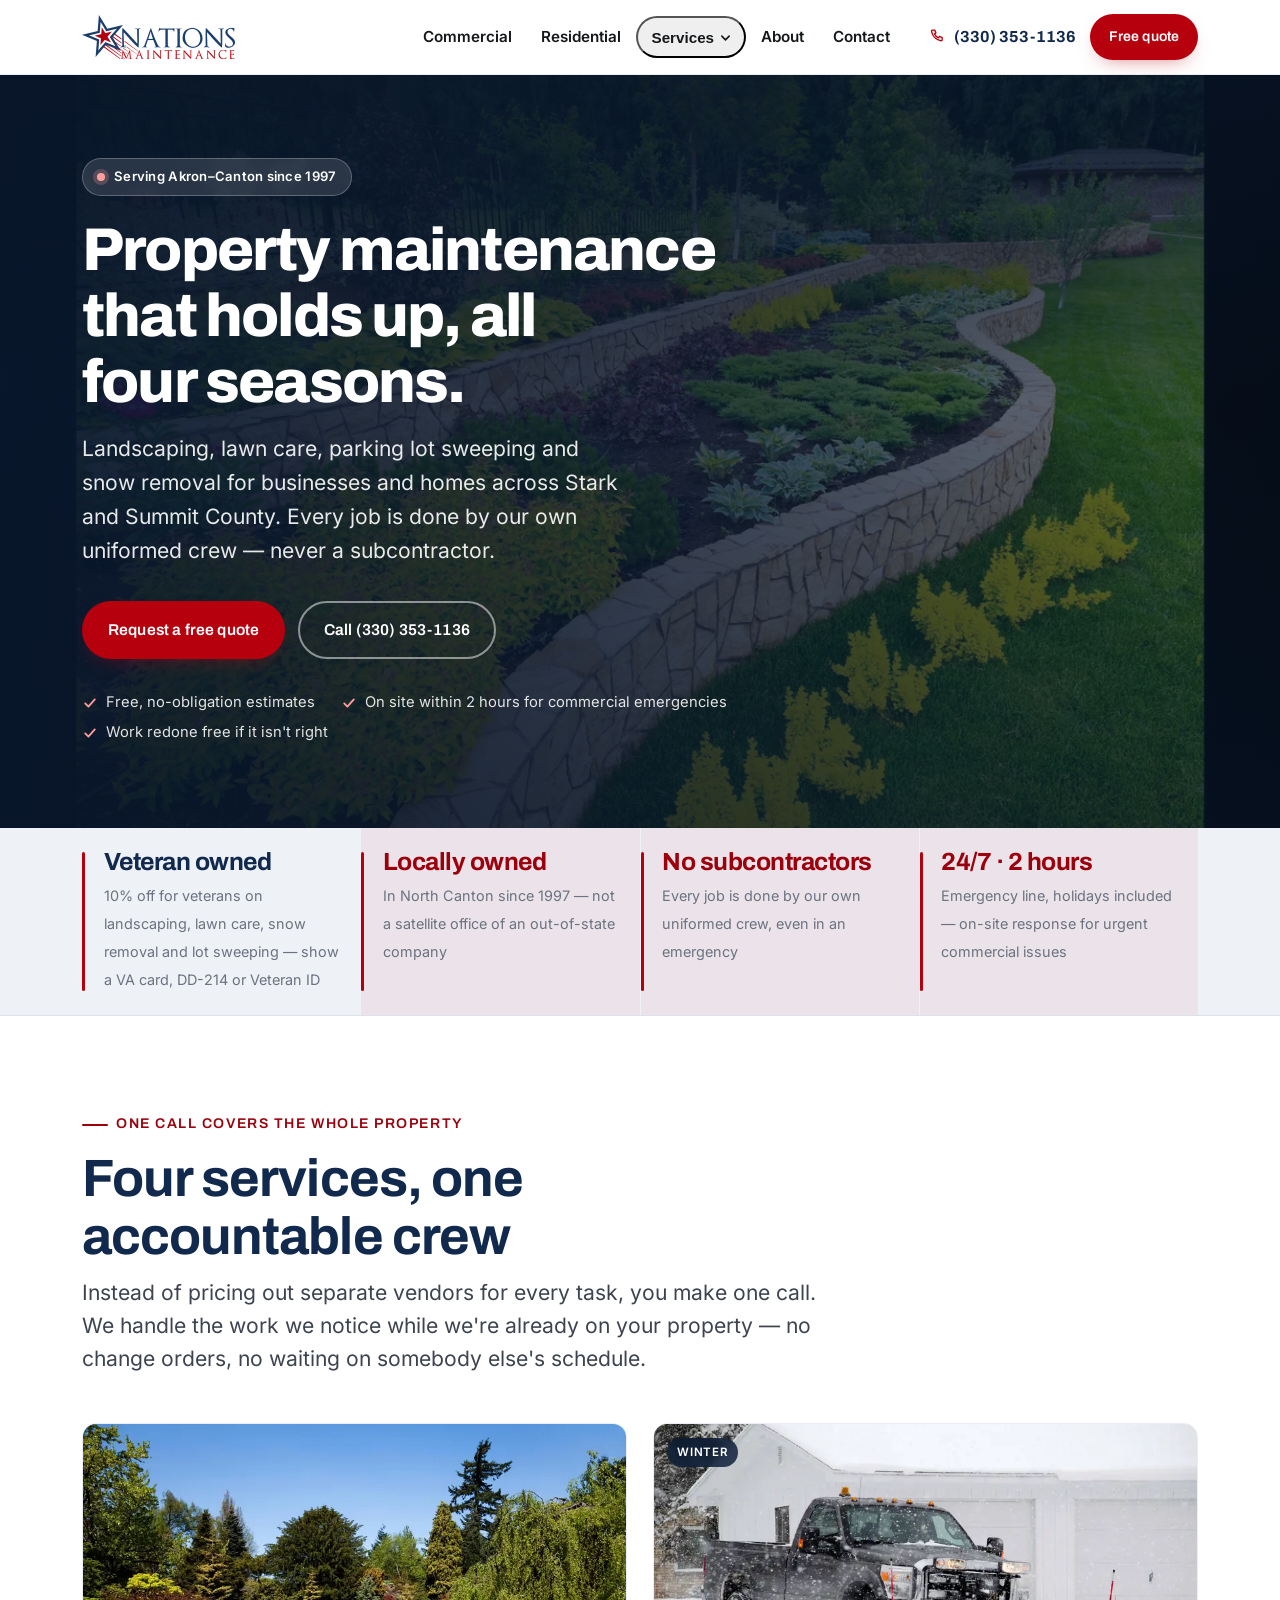
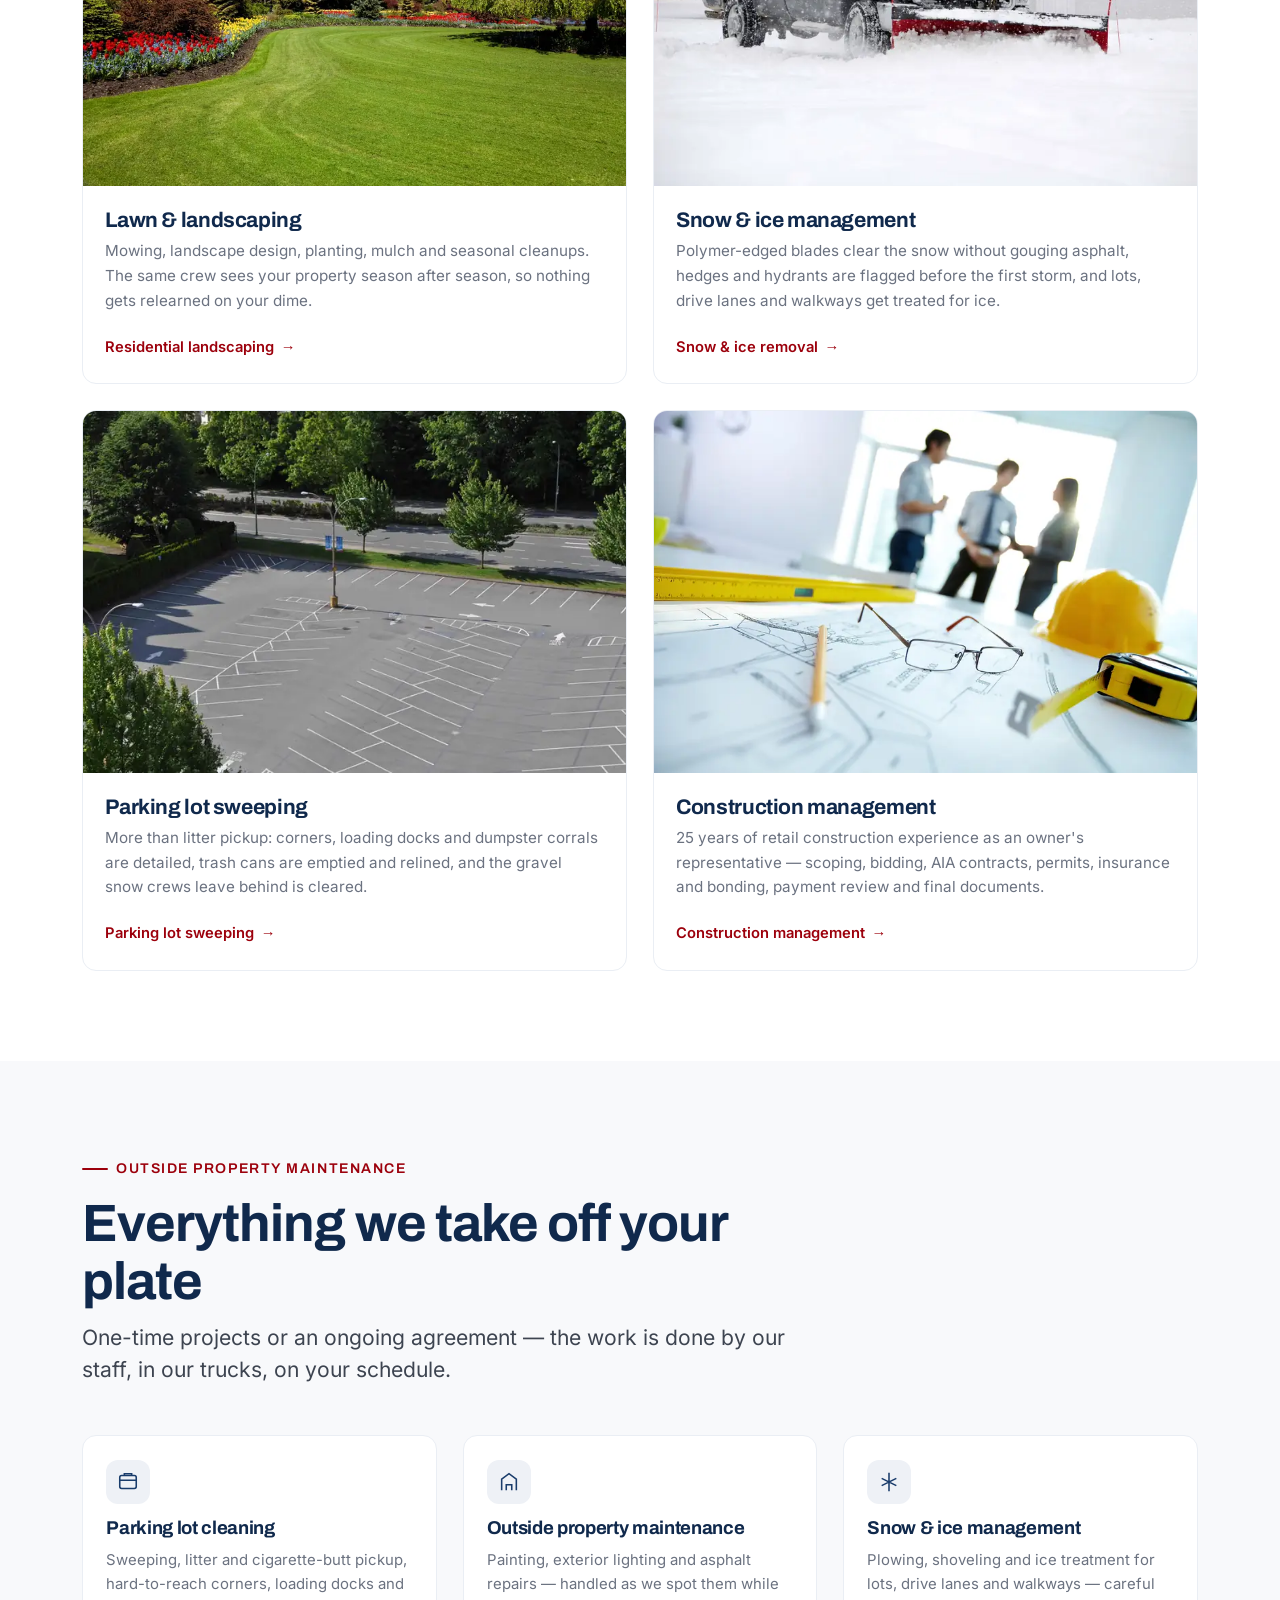
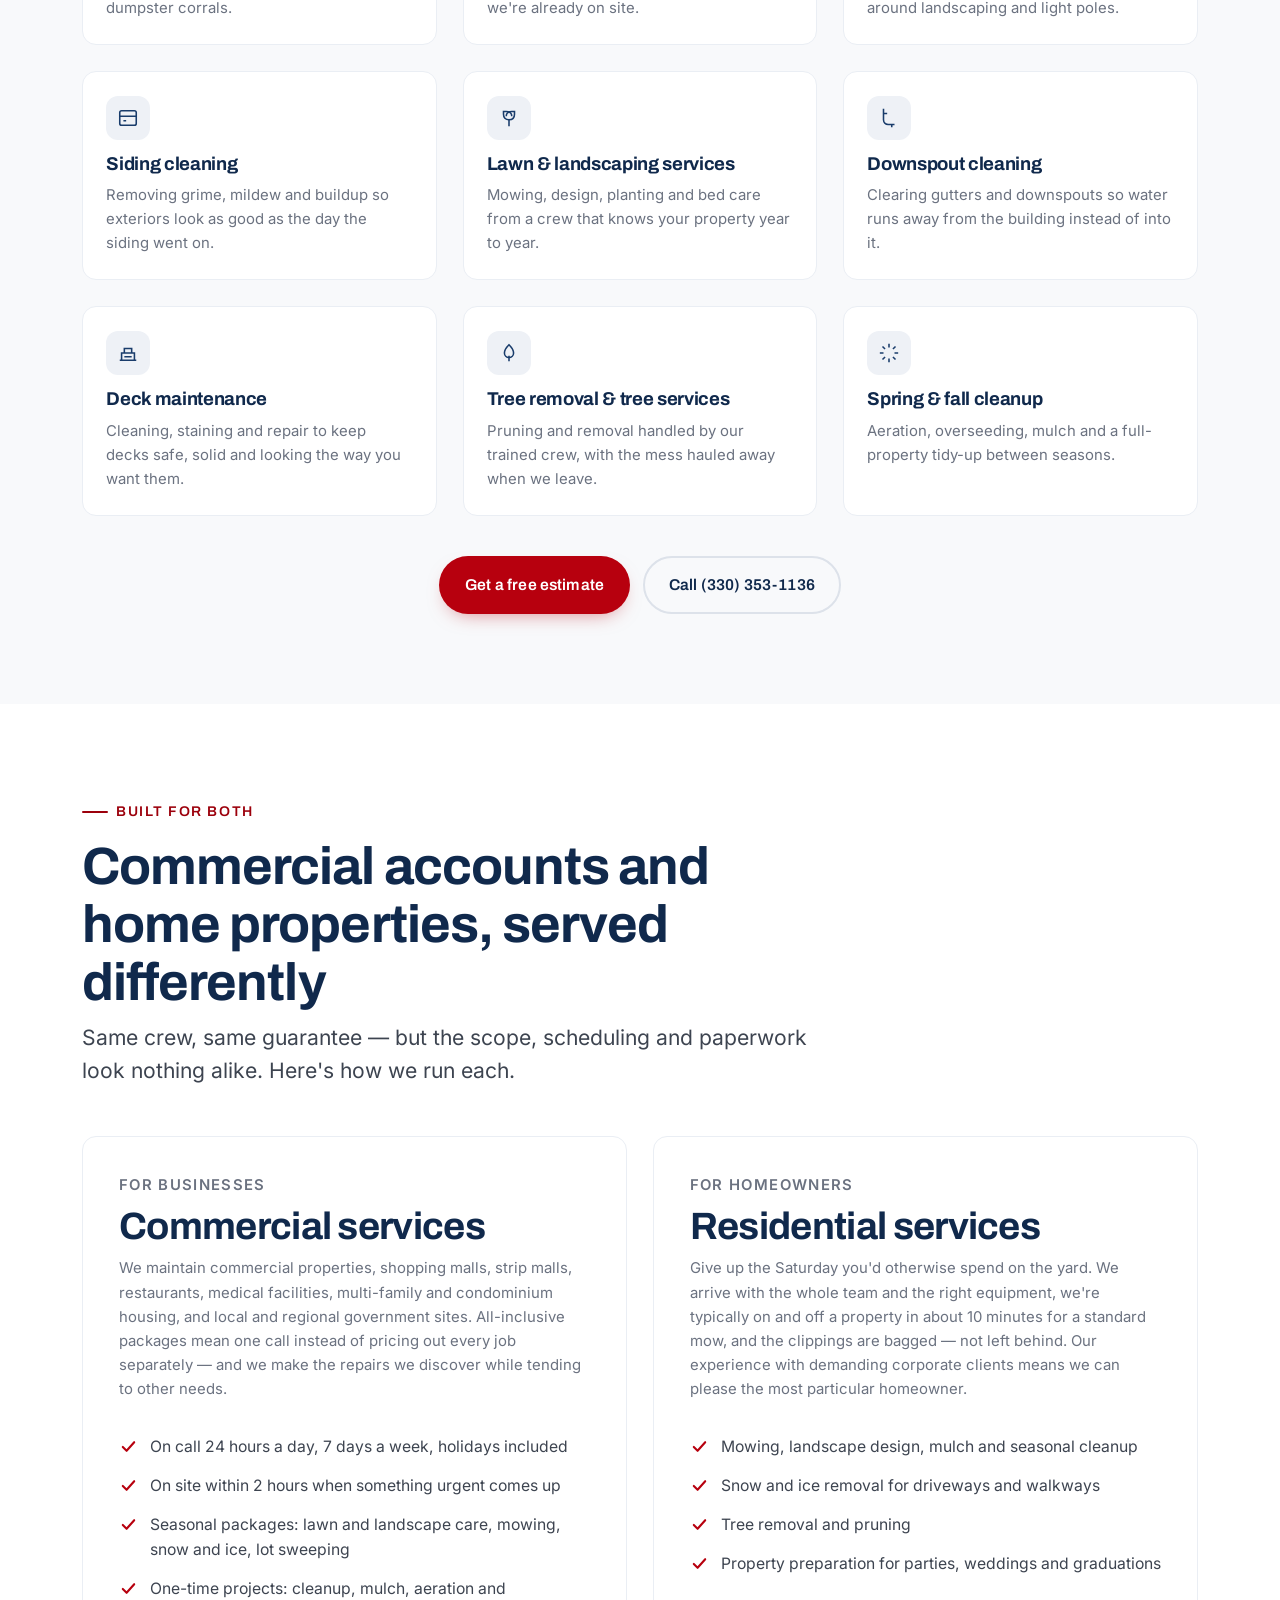
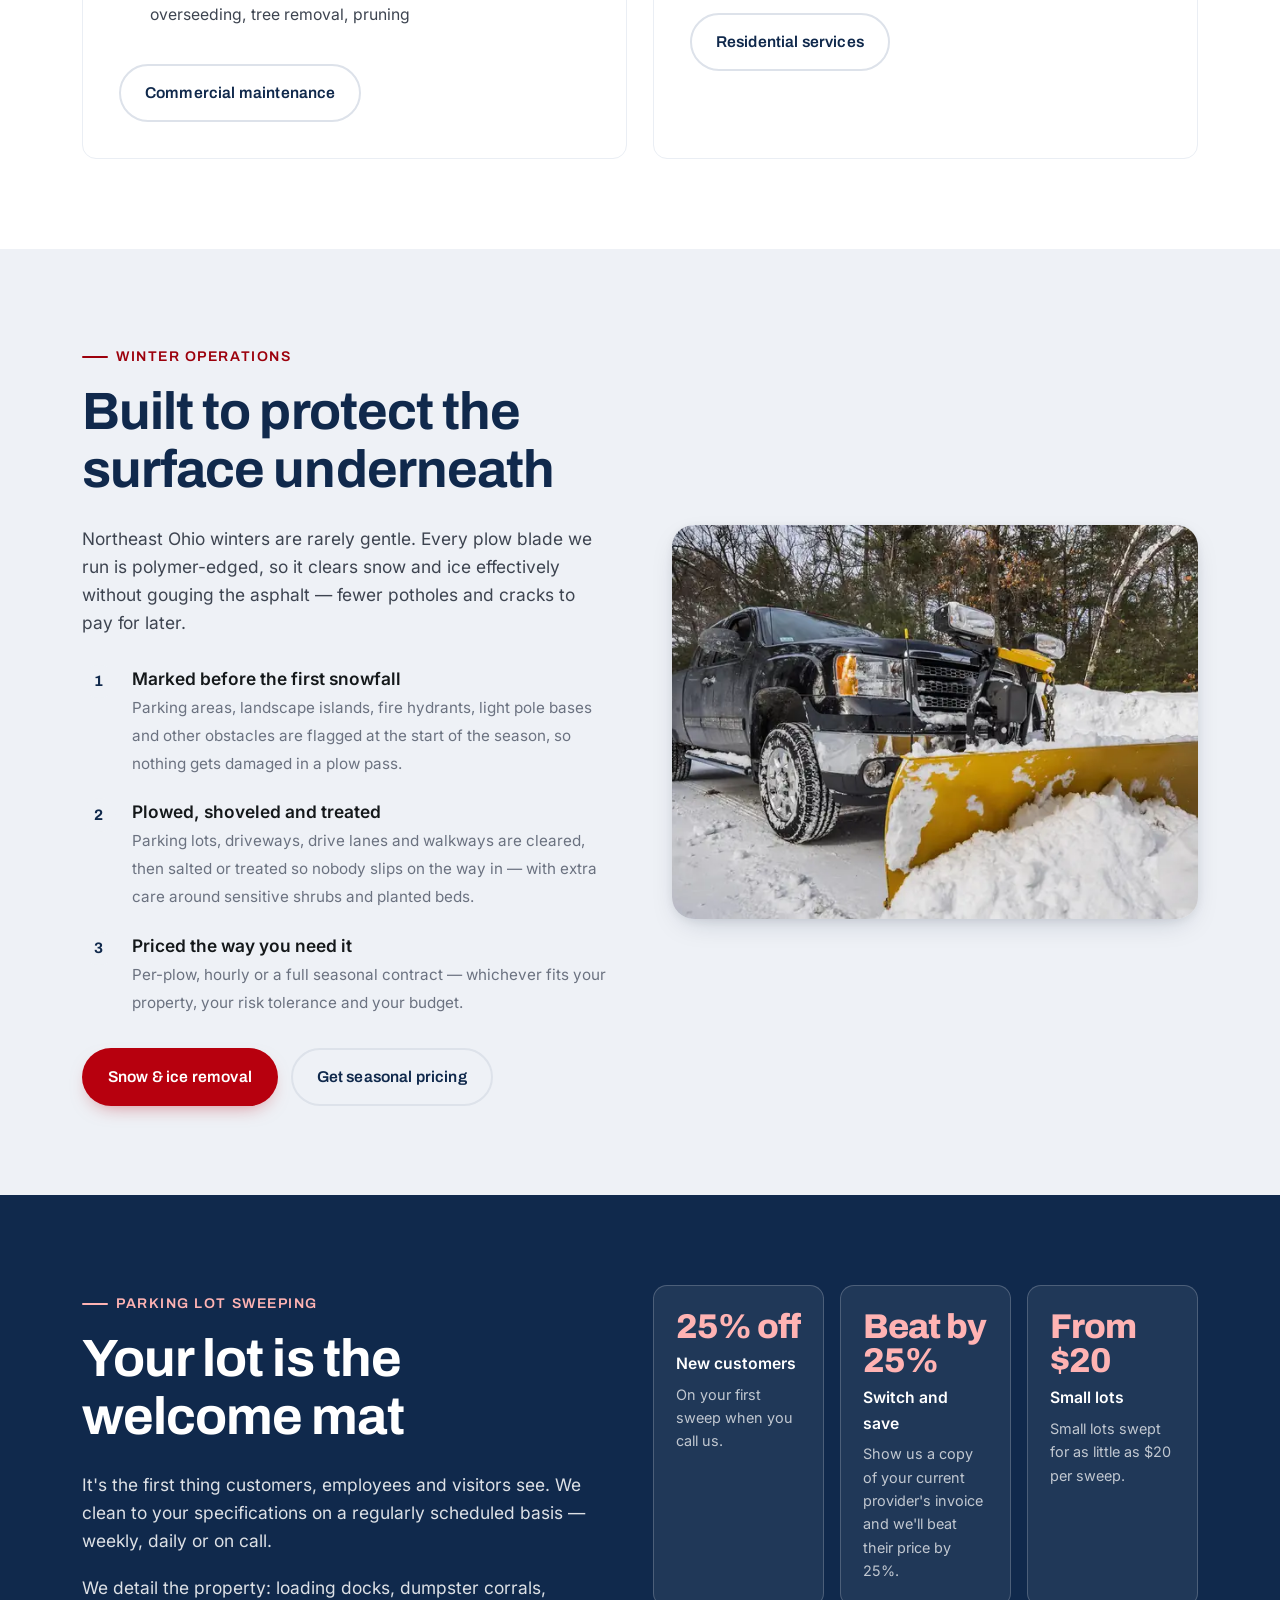
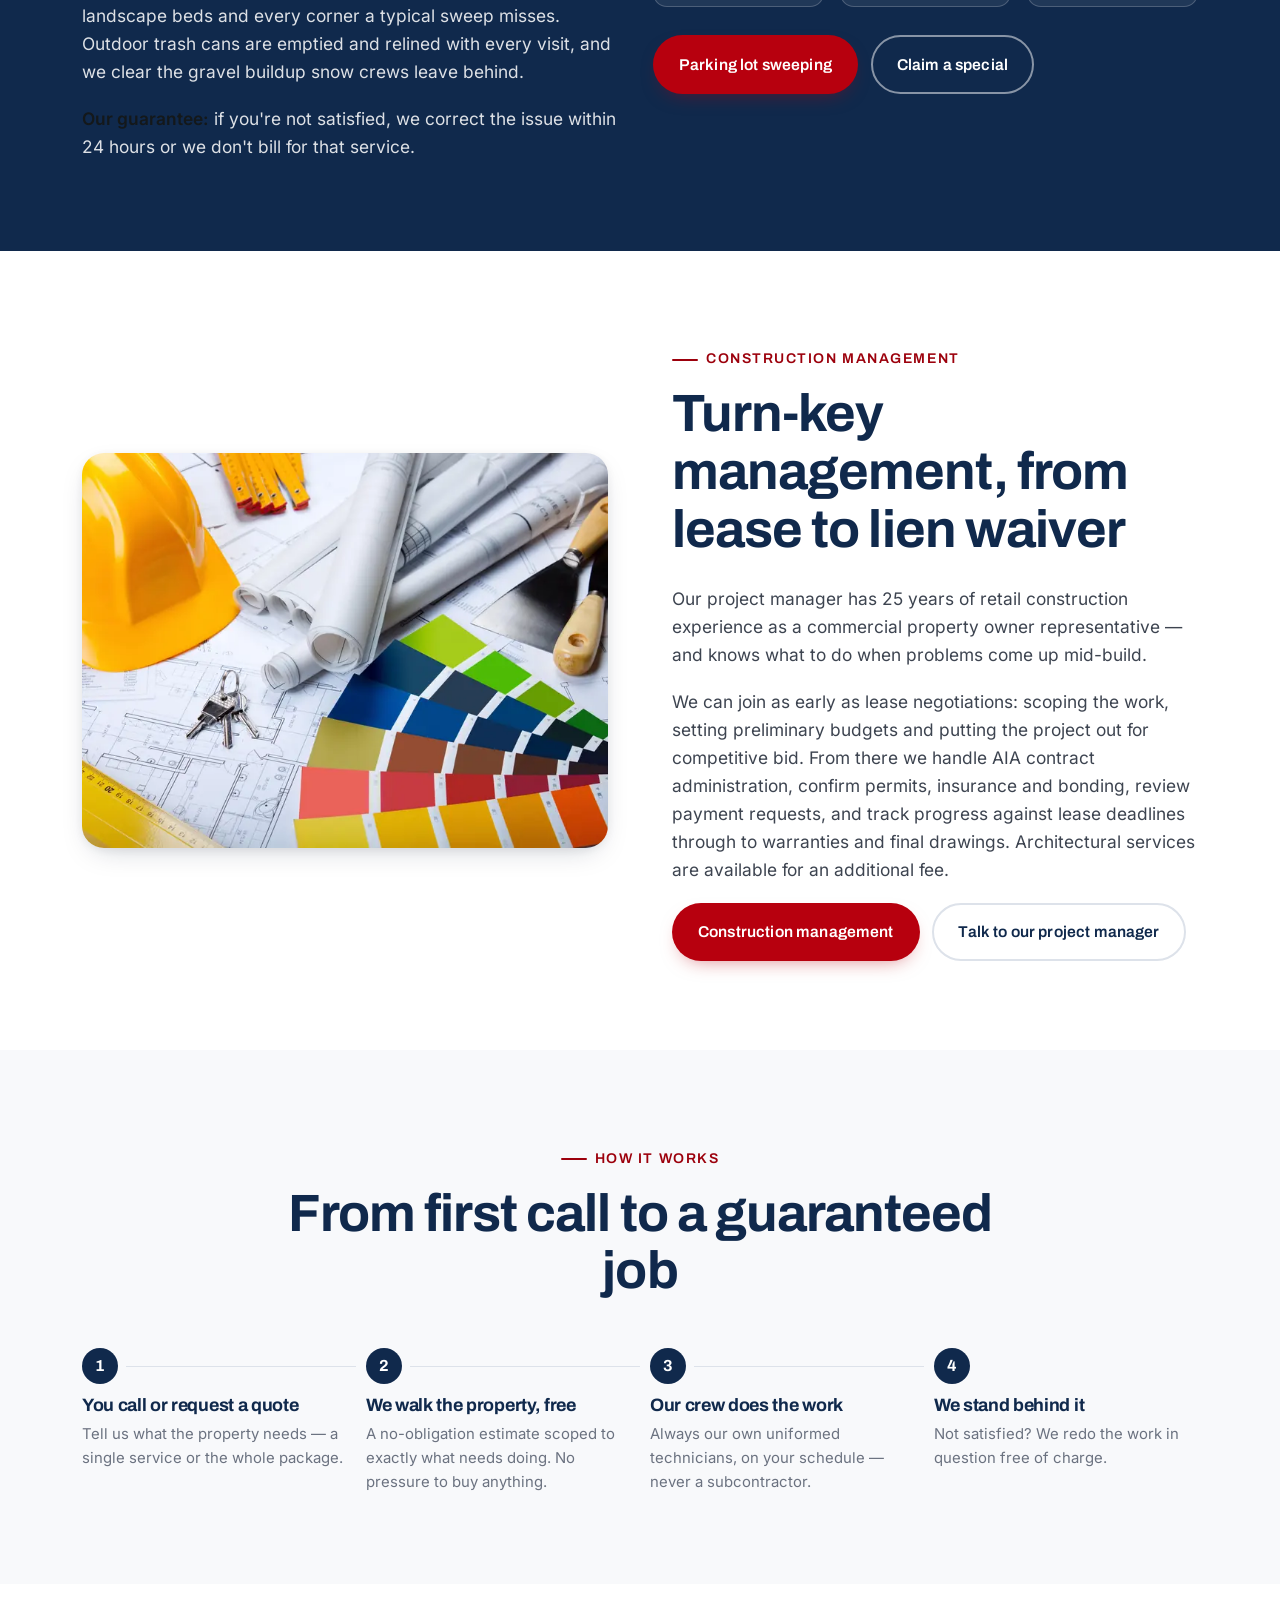
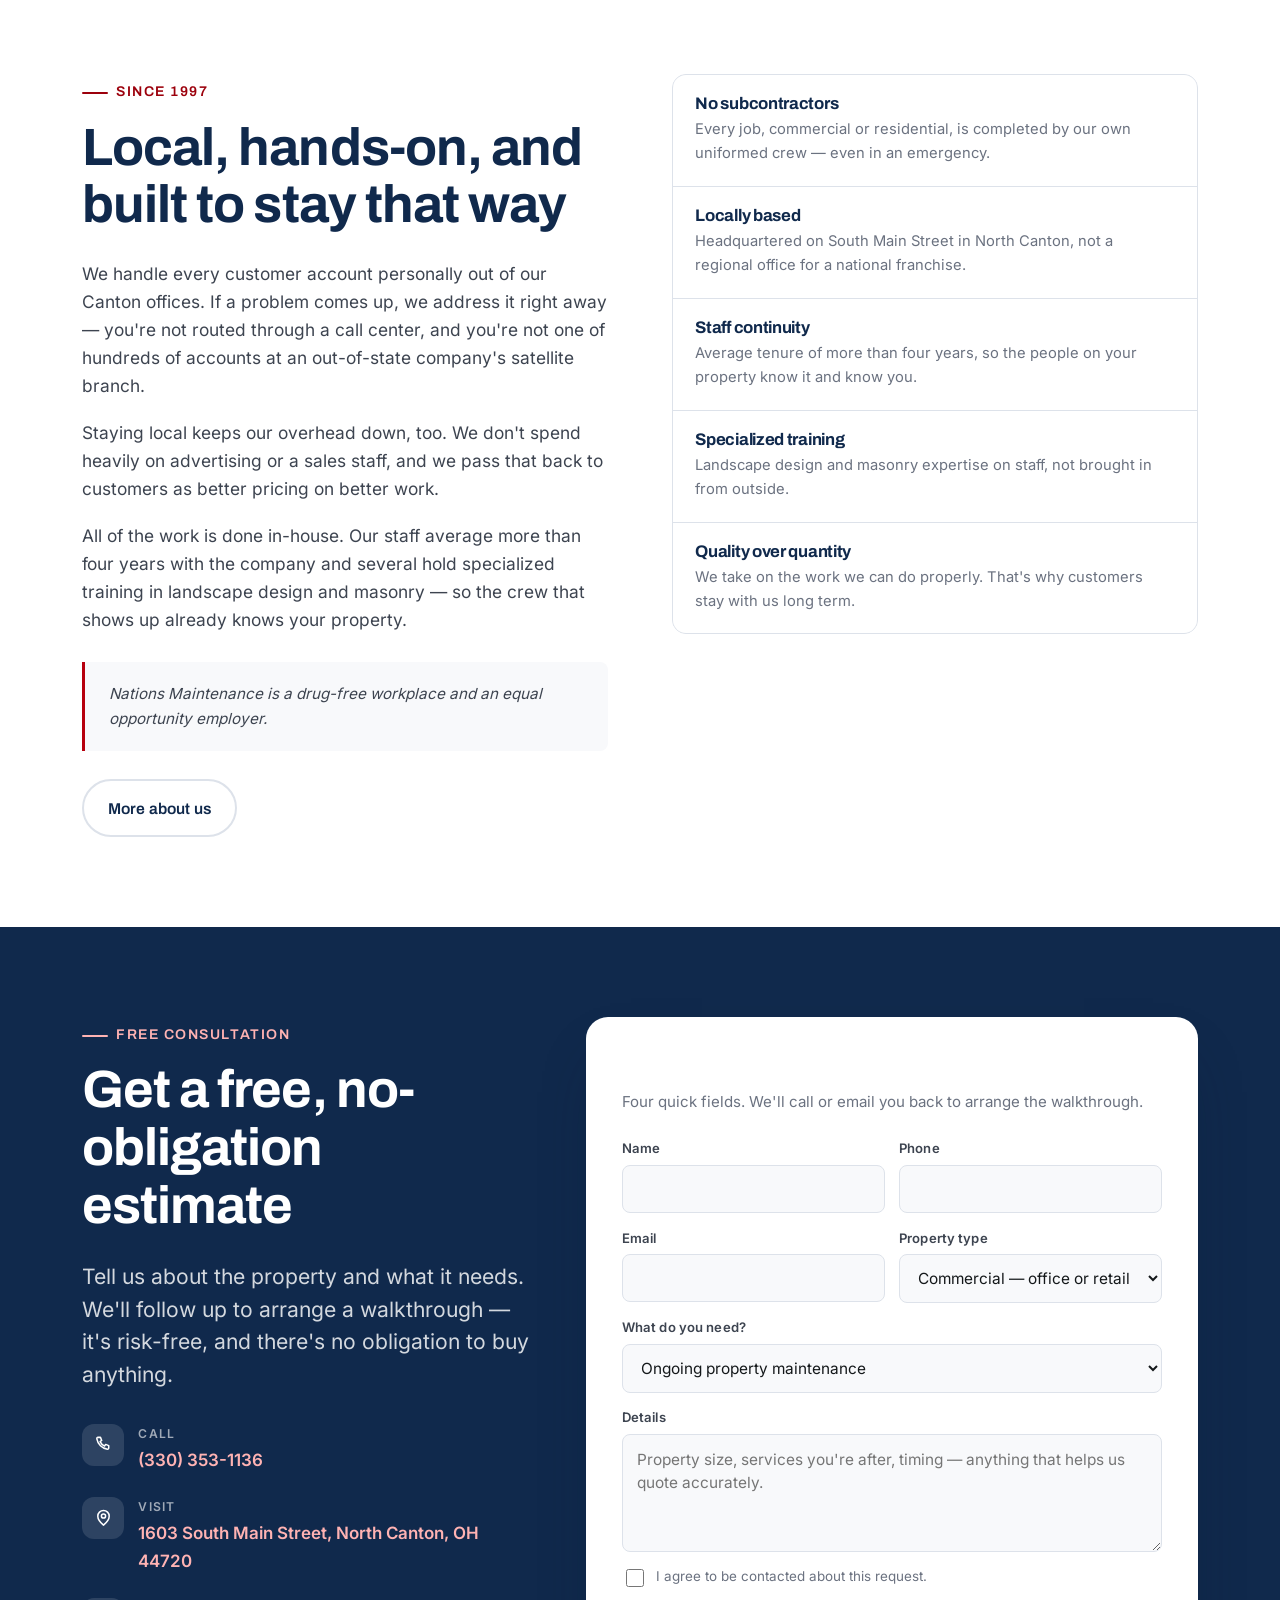
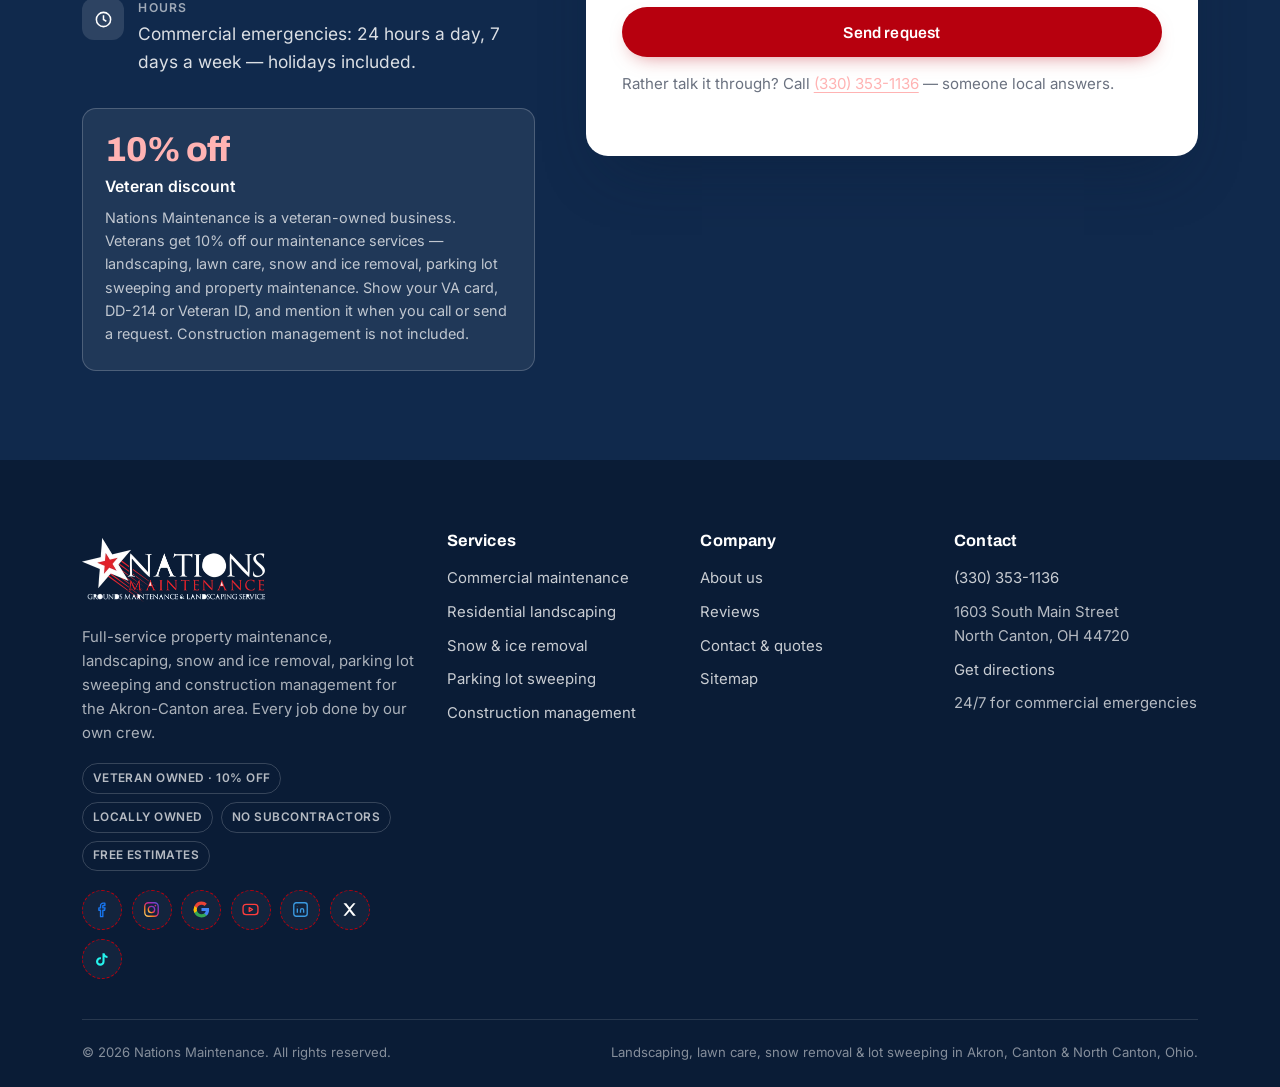
==== commit d434d4f9: "Apply the company logo and rebrand to the navy/red palette" ====
--- a/index.html
+++ b/index.html
@@ -6,7 +6,7 @@
 <title>Landscaping &amp; Snow Removal in Akron-Canton | Nations Maintenance</title>
 <meta name="description" content="Landscaping, snow removal and property maintenance in Akron-Canton since 1997. Veteran owned — 10% off for veterans on maintenance. Free estimates: (330) 353-1136.">
 <link rel="canonical" href="https://nationsmaintenance.com/">
-<meta name="theme-color" content="#17452f">
+<meta name="theme-color" content="#193c6b">
 <meta name="robots" content="index, follow, max-image-preview:large">
 <meta property="og:type" content="website">
 <meta property="og:site_name" content="Nations Maintenance">
@@ -18,11 +18,11 @@
 <meta property="og:image:height" content="576">
 <meta property="og:locale" content="en_US">
 <meta name="twitter:card" content="summary_large_image">
-<link rel="icon" href="/favicon.svg" type="image/svg+xml">
+<link rel="icon" href="/favicon.png" type="image/png" sizes="64x64">
 <link rel="apple-touch-icon" href="/apple-touch-icon.png">
 <link rel="preload" as="font" type="font/woff2" href="/assets/fonts/inter-400-latin.woff2" crossorigin>
 <link rel="preload" as="font" type="font/woff2" href="/assets/fonts/archivo-700-latin.woff2" crossorigin>
-<link rel="stylesheet" href="/assets/css/styles.css?v=4">
+<link rel="stylesheet" href="/assets/css/styles.css?v=5">
 <!--
   Search engine ownership checks. Paste your token into the matching tag, then delete
   the comment markers around that one line:
@@ -43,6 +43,8 @@
   "name": "Nations Maintenance",
   "description": "Commercial and residential property maintenance, landscaping, snow and ice removal, parking lot sweeping and construction management serving the Akron-Canton area since 1997.",
   "url": "https://nationsmaintenance.com/",
+  "logo": "https://nationsmaintenance.com/assets/img/icon-512.png",
+  "image": "https://nationsmaintenance.com/assets/img/hero-landscaping-akron-canton-1024.jpg",
   "telephone": "+1-330-353-1136",
   "foundingDate": "1997",
   "priceRange": "$$",
@@ -95,15 +97,10 @@
 <header class="site-header">
   <div class="container header-inner">
     <a class="brand" href="/" aria-label="Nations Maintenance — home">
-      <svg class="brand__mark" viewBox="0 0 44 44" role="img" aria-hidden="true" focusable="false">
-        <rect width="44" height="44" rx="11" fill="#17452f"/>
-        <path d="M8 29.5 15.5 14l5 9.5L25 15.5l11 14" fill="none" stroke="#f3eee3" stroke-width="2.6" stroke-linejoin="round" stroke-linecap="round"/>
-        <path d="M8 29.5h28" stroke="#e2631a" stroke-width="2.6" stroke-linecap="round"/>
-      </svg>
-      <span class="brand__text">
-        <span class="brand__name">Nations Maintenance</span>
-        <span class="brand__tag">Akron–Canton · since 1997</span>
-      </span>
+      <picture>
+        <source type="image/webp" srcset="/assets/img/logo-compact.webp">
+        <img class="brand__logo" src="/assets/img/logo-compact.png" alt="Nations Maintenance — grounds maintenance and landscaping service" width="306" height="88" fetchpriority="high" decoding="async">
+      </picture>
     </a>
 
     <nav class="nav" id="site-nav" aria-label="Primary">
@@ -650,15 +647,10 @@
     <div class="footer-grid">
       <div>
         <a class="brand" href="/" aria-label="Nations Maintenance — home">
-          <svg class="brand__mark" viewBox="0 0 44 44" role="img" aria-hidden="true" focusable="false">
-            <rect width="44" height="44" rx="11" fill="#1f5a3e"/>
-            <path d="M8 29.5 15.5 14l5 9.5L25 15.5l11 14" fill="none" stroke="#f3eee3" stroke-width="2.6" stroke-linejoin="round" stroke-linecap="round"/>
-            <path d="M8 29.5h28" stroke="#e2631a" stroke-width="2.6" stroke-linecap="round"/>
-          </svg>
-          <span class="brand__text">
-            <span class="brand__name">Nations Maintenance</span>
-            <span class="brand__tag">Akron–Canton · since 1997</span>
-          </span>
+          <picture>
+            <source type="image/webp" srcset="/assets/img/logo-light.webp">
+            <img class="brand__logo" src="/assets/img/logo-light.png" alt="Nations Maintenance — grounds maintenance and landscaping service" width="365" height="128" loading="lazy" decoding="async">
+          </picture>
         </a>
         <p class="mt-5">Full-service property maintenance, landscaping, snow and ice removal, parking lot sweeping and construction management for the Akron-Canton area. Every job done by our own crew.</p>
         <div class="footer-badges">
@@ -716,6 +708,6 @@
   <a class="btn" href="/contact/">Free quote</a>
 </div>
 
-<script src="/assets/js/main.js?v=4" defer></script>
+<script src="/assets/js/main.js?v=5" defer></script>
 </body>
 </html>
--- a/assets/css/styles.css
+++ b/assets/css/styles.css
@@ -15,24 +15,26 @@
   @font-face{font-family:'Inter';font-style:normal;font-weight:500;font-display:swap;src:url(/assets/fonts/inter-500-latin.woff2) format('woff2');unicode-range:U+0000-00FF, U+0131, U+0152-0153, U+02BB-02BC, U+02C6, U+02DA, U+02DC, U+0304, U+0308, U+0329, U+2000-206F, U+20AC, U+2122, U+2191, U+2193, U+2212, U+2215, U+FEFF, U+FFFD}
   @font-face{font-family:'Inter';font-style:normal;font-weight:600;font-display:swap;src:url(/assets/fonts/inter-600-latin.woff2) format('woff2');unicode-range:U+0000-00FF, U+0131, U+0152-0153, U+02BB-02BC, U+02C6, U+02DA, U+02DC, U+0304, U+0308, U+0329, U+2000-206F, U+20AC, U+2122, U+2191, U+2193, U+2212, U+2215, U+FEFF, U+FFFD}
 
-/* ---------- tokens ---------- */
+/* ---------- tokens ----------
+   The colour tokens below are sampled from the company logo artwork
+   (navy + red + white). */
 :root{
-  --evergreen-900:#0d2318;
-  --evergreen-800:#123527;
-  --evergreen-700:#17452f;
-  --evergreen-600:#1f5a3e;
-  --moss:#3d7a58;
-  --orange-500:#e2631a;
-  --orange-600:#c4510f;
-  --orange-050:#fdf1e7;
+  --navy-900:#0a1c36;
+  --navy-800:#10294c;
+  --navy-700:#193c6b;
+  --navy-600:#26558f;
+  --blue-400:#4a7fbe;
+  --red-500:#b7000e;
+  --red-600:#9c000c;
+  --red-050:#fdecec;
   --ink:#14181a;
-  --ink-soft:#3f4649;
-  --ink-mute:#6b7275;
-  --sand-050:#faf7f1;
-  --sand-100:#f3eee3;
-  --sand-200:#e7dfcd;
-  --line:#e2dbcb;
-  --line-soft:#efeade;
+  --ink-soft:#3d4450;
+  --ink-mute:#6b7280;
+  --slate-050:#f8f9fb;
+  --slate-100:#eef1f6;
+  --slate-200:#dfe4ee;
+  --slate-line:#dde2ea;
+  --slate-line-soft:#eaeef4;
   --paper:#ffffff;
 
   --container:1180px;
@@ -40,8 +42,8 @@
   --radius:14px;
   --radius-lg:22px;
   --shadow-sm:0 1px 2px rgba(20,24,26,.06), 0 2px 8px rgba(20,24,26,.05);
-  --shadow:0 10px 30px -12px rgba(13,35,24,.25), 0 2px 8px rgba(20,24,26,.06);
-  --shadow-lg:0 30px 60px -24px rgba(13,35,24,.45);
+  --shadow:0 10px 30px -12px rgba(10,28,54,.25), 0 2px 8px rgba(20,24,26,.06);
+  --shadow-lg:0 30px 60px -24px rgba(10,28,54,.45);
 
   --font-display:"Archivo","Helvetica Neue",Arial,sans-serif;
   --font-body:"Inter",-apple-system,BlinkMacSystemFont,"Segoe UI",Roboto,sans-serif;
@@ -71,36 +73,36 @@
   -webkit-font-smoothing:antialiased;
   overflow-x:hidden;
 }
-h1,h2,h3,h4,h5{font-family:var(--font-display);color:var(--evergreen-800);margin:0 0 .5em;line-height:1.1;letter-spacing:-.018em;font-weight:700}
+h1,h2,h3,h4,h5{font-family:var(--font-display);color:var(--navy-800);margin:0 0 .5em;line-height:1.1;letter-spacing:-.018em;font-weight:700}
 h1{font-size:var(--step-5);font-weight:800;letter-spacing:-.03em}
 h2{font-size:var(--step-4)}
 h3{font-size:var(--step-2)}
 h4{font-size:var(--step-1);letter-spacing:-.01em}
 p{margin:0 0 1.1em}
 p:last-child{margin-bottom:0}
-a{color:var(--evergreen-700);text-decoration-thickness:1px;text-underline-offset:3px}
-a:hover{color:var(--orange-600)}
+a{color:var(--navy-700);text-decoration-thickness:1px;text-underline-offset:3px}
+a:hover{color:var(--red-600)}
 img,svg,video{display:block;max-width:100%;height:auto}
 ul,ol{margin:0 0 1.1em;padding-left:1.15em}
 li{margin-bottom:.4em}
 strong{color:var(--ink);font-weight:600}
-hr{border:0;border-top:1px solid var(--line);margin:2.5rem 0}
-:focus-visible{outline:3px solid var(--orange-500);outline-offset:3px;border-radius:4px}
-::selection{background:var(--evergreen-700);color:#fff}
+hr{border:0;border-top:1px solid var(--slate-line);margin:2.5rem 0}
+:focus-visible{outline:3px solid var(--red-500);outline-offset:3px;border-radius:4px}
+::selection{background:var(--navy-700);color:#fff}
 
 /* ---------- utilities ---------- */
 .container{width:100%;max-width:var(--container);margin-inline:auto;padding-inline:var(--gutter)}
 .container--narrow{max-width:820px}
 .skip-link{
   position:absolute;left:1rem;top:-4rem;z-index:200;
-  background:var(--evergreen-800);color:#fff;padding:.7rem 1.1rem;border-radius:0 0 var(--radius-sm) var(--radius-sm);
+  background:var(--navy-800);color:#fff;padding:.7rem 1.1rem;border-radius:0 0 var(--radius-sm) var(--radius-sm);
   font-weight:600;text-decoration:none;transition:top .18s ease;
 }
 .skip-link:focus{top:0;color:#fff}
 .kicker{
   display:inline-flex;align-items:center;gap:.5rem;
   font-family:var(--font-display);font-weight:600;font-size:var(--step--1);
-  letter-spacing:.11em;text-transform:uppercase;color:var(--orange-600);
+  letter-spacing:.11em;text-transform:uppercase;color:var(--red-600);
   margin:0 0 .9rem;
 }
 .kicker::before{content:"";width:26px;height:2px;background:currentColor;border-radius:2px}
@@ -114,7 +116,7 @@
 
 /* ---------- buttons ---------- */
 .btn{
-  --btn-bg:var(--orange-500);
+  --btn-bg:var(--red-500);
   --btn-fg:#fff;
   display:inline-flex;align-items:center;justify-content:center;gap:.55rem;
   font-family:var(--font-display);font-weight:600;font-size:.98rem;letter-spacing:.01em;
@@ -122,22 +124,22 @@
   background:var(--btn-bg);color:var(--btn-fg);
   border:2px solid transparent;text-decoration:none;cursor:pointer;
   transition:transform .16s ease,background-color .16s ease,color .16s ease,border-color .16s ease,box-shadow .16s ease;
-  box-shadow:0 8px 20px -10px rgba(226,99,26,.75);
+  box-shadow:0 8px 20px -10px rgba(183,0,14,.55);
   white-space:nowrap;
 }
-.btn:hover{background:var(--orange-600);color:#fff;transform:translateY(-2px);box-shadow:0 14px 26px -12px rgba(196,81,15,.8)}
+.btn:hover{background:var(--red-600);color:#fff;transform:translateY(-2px);box-shadow:0 14px 26px -12px rgba(140,0,10,.55)}
 .btn:active{transform:translateY(0)}
 .btn svg{width:18px;height:18px;flex:none}
 .btn--ghost{
   --btn-bg:transparent;--btn-fg:#fff;border-color:rgba(255,255,255,.5);box-shadow:none;
 }
 .btn--ghost:hover{background:rgba(255,255,255,.12);border-color:#fff;color:#fff}
-.btn--dark{--btn-bg:var(--evergreen-800);box-shadow:0 8px 20px -12px rgba(13,35,24,.8)}
-.btn--dark:hover{background:var(--evergreen-900)}
+.btn--dark{--btn-bg:var(--navy-800);box-shadow:0 8px 20px -12px rgba(10,28,54,.8)}
+.btn--dark:hover{background:var(--navy-900)}
 .btn--outline{
-  --btn-bg:transparent;--btn-fg:var(--evergreen-800);border-color:var(--line);box-shadow:none;
-}
-.btn--outline:hover{background:var(--sand-050);border-color:var(--evergreen-700);color:var(--evergreen-800)}
+  --btn-bg:transparent;--btn-fg:var(--navy-800);border-color:var(--slate-line);box-shadow:none;
+}
+.btn--outline:hover{background:var(--slate-050);border-color:var(--navy-700);color:var(--navy-800)}
 .btn--block{width:100%}
 .btn--sm{padding:.6rem 1.05rem;min-height:0;font-size:.88rem}
 .btn-row{display:flex;flex-wrap:wrap;gap:.8rem;align-items:center}
@@ -149,21 +151,19 @@
   background:rgba(255,255,255,.86);
   backdrop-filter:saturate(160%) blur(14px);
   -webkit-backdrop-filter:saturate(160%) blur(14px);
-  border-bottom:1px solid var(--line-soft);
-}
-.site-header.is-scrolled{box-shadow:0 6px 24px -18px rgba(13,35,24,.5)}
+  border-bottom:1px solid var(--slate-line-soft);
+}
+.site-header.is-scrolled{box-shadow:0 6px 24px -18px rgba(10,28,54,.5)}
 .header-inner{
   display:flex;align-items:center;gap:1.25rem;
   min-height:74px;
 }
 .brand{
-  display:flex;align-items:center;gap:.7rem;text-decoration:none;color:var(--evergreen-800);
+  display:flex;align-items:center;gap:.7rem;text-decoration:none;color:var(--navy-800);
   margin-right:auto;padding:.35rem 0;
 }
-.brand__mark{width:40px;height:40px;flex:none}
-.brand__text{display:flex;flex-direction:column;line-height:1.05}
-.brand__name{font-family:var(--font-display);font-weight:800;font-size:1.16rem;letter-spacing:-.02em}
-.brand__tag{font-size:.68rem;font-weight:600;letter-spacing:.06em;text-transform:uppercase;color:var(--ink-mute)}
+.brand__logo{height:44px;width:auto;display:block}
+.site-footer .brand__logo{height:64px}
 
 .nav{display:flex;align-items:center;gap:.2rem}
 .nav__list{display:flex;align-items:center;gap:.1rem;list-style:none;margin:0;padding:0}
@@ -173,17 +173,17 @@
   padding:.65rem .85rem;border-radius:999px;
   font-weight:600;font-size:.95rem;color:var(--ink);text-decoration:none;
 }
-.nav__link:hover,.nav__link[aria-expanded="true"]{background:var(--sand-100);color:var(--evergreen-800)}
-.nav__link[aria-current="page"]{color:var(--evergreen-700)}
+.nav__link:hover,.nav__link[aria-expanded="true"]{background:var(--slate-100);color:var(--navy-800)}
+.nav__link[aria-current="page"]{color:var(--navy-700)}
 .nav__link[aria-current="page"]::after{
-  content:"";position:absolute;left:.85rem;right:.85rem;bottom:.28rem;height:2px;background:var(--orange-500);border-radius:2px;
+  content:"";position:absolute;left:.85rem;right:.85rem;bottom:.28rem;height:2px;background:var(--red-500);border-radius:2px;
 }
 .nav__item--cta{display:none}
 .nav__caret{width:11px;height:11px;transition:transform .2s ease}
 .nav__link[aria-expanded="true"] .nav__caret{transform:rotate(180deg)}
 .nav__drop{
   position:absolute;top:calc(100% + .5rem);left:0;min-width:265px;
-  background:var(--paper);border:1px solid var(--line-soft);border-radius:var(--radius);
+  background:var(--paper);border:1px solid var(--slate-line-soft);border-radius:var(--radius);
   box-shadow:var(--shadow-lg);padding:.5rem;list-style:none;margin:0;
   display:grid;gap:.1rem;
 }
@@ -198,21 +198,21 @@
   display:block;padding:.6rem .75rem;border-radius:var(--radius-sm);text-decoration:none;
   font-size:.94rem;font-weight:500;color:var(--ink);
 }
-.nav__drop a:hover{background:var(--sand-050);color:var(--evergreen-700)}
+.nav__drop a:hover{background:var(--slate-050);color:var(--navy-700)}
 .nav__drop small{display:block;font-size:.78rem;color:var(--ink-mute);font-weight:400}
 
 .header-cta{display:flex;align-items:center;gap:.6rem}
 .header-phone{
   display:inline-flex;align-items:center;gap:.5rem;
-  font-family:var(--font-display);font-weight:700;font-size:1rem;color:var(--evergreen-800);
+  font-family:var(--font-display);font-weight:700;font-size:1rem;color:var(--navy-800);
   text-decoration:none;padding:.5rem .3rem;
 }
-.header-phone svg{width:17px;height:17px;color:var(--orange-500)}
-.header-phone:hover{color:var(--orange-600)}
+.header-phone svg{width:17px;height:17px;color:var(--red-500)}
+.header-phone:hover{color:var(--red-600)}
 
 .nav-toggle{
   display:none;align-items:center;justify-content:center;
-  width:46px;height:46px;border-radius:12px;border:1px solid var(--line);
+  width:46px;height:46px;border-radius:12px;border:1px solid var(--slate-line);
   background:var(--paper);cursor:pointer;padding:0;
 }
 .nav-toggle span{position:relative;display:block;width:19px;height:2px;background:var(--ink);border-radius:2px;transition:.2s}
@@ -224,7 +224,7 @@
 .nav-toggle[aria-expanded="true"] span::after{top:0;transform:rotate(-45deg)}
 
 /* ---------- hero ---------- */
-.hero{position:relative;background:var(--evergreen-900);color:#fff;overflow:hidden}
+.hero{position:relative;background:var(--navy-900);color:#fff;overflow:hidden}
 .hero__media{position:absolute;inset:0;z-index:0}
 .hero__media img{width:100%;height:100%;object-fit:cover;object-position:center 42%}
 /* <picture> wrappers must fill their box or the hero collapses */
@@ -234,8 +234,8 @@
 .hero__media::after{
   content:"";position:absolute;inset:0;
   background:
-    linear-gradient(180deg,rgba(8,26,18,.8) 0%,rgba(8,26,18,.5) 44%,rgba(8,26,18,.72) 100%),
-    linear-gradient(100deg,rgba(9,29,20,.95) 0%,rgba(9,29,20,.66) 44%,rgba(9,29,20,.12) 100%);
+    linear-gradient(180deg,rgba(8,20,38,.8) 0%,rgba(8,20,38,.5) 44%,rgba(8,20,38,.72) 100%),
+    linear-gradient(100deg,rgba(10,28,54,.95) 0%,rgba(10,28,54,.66) 44%,rgba(10,28,54,.12) 100%);
 }
 .hero__inner{
   position:relative;z-index:1;
@@ -250,13 +250,13 @@
   font-size:.82rem;font-weight:600;letter-spacing:.02em;margin-bottom:1.3rem;
   backdrop-filter:blur(6px);
 }
-.hero__badge .dot{width:8px;height:8px;border-radius:50%;background:#5ddc93;box-shadow:0 0 0 4px rgba(93,220,147,.22)}
+.hero__badge .dot{width:8px;height:8px;border-radius:50%;background:#ff9f9f;box-shadow:0 0 0 4px rgba(255,159,159,.22)}
 .hero h1{color:#fff;margin-bottom:1rem;text-wrap:balance}
 .hero__lead{font-size:clamp(1.05rem,1rem + .45vw,1.32rem);color:rgba(255,255,255,.9);max-width:34rem;margin-bottom:2rem}
 .hero__ctas{margin-bottom:2rem}
 .hero__points{display:flex;flex-wrap:wrap;gap:.4rem 1.6rem;list-style:none;margin:0;padding:0;font-size:.92rem;color:rgba(255,255,255,.88)}
 .hero__points li{display:flex;align-items:center;gap:.5rem;margin:0}
-.hero__points svg{width:16px;height:16px;color:#7fe0a9;flex:none}
+.hero__points svg{width:16px;height:16px;color:#ff9f9f;flex:none}
 .hero__card{
   background:rgba(255,255,255,.1);border:1px solid rgba(255,255,255,.22);
   backdrop-filter:blur(10px);border-radius:var(--radius-lg);
@@ -266,7 +266,7 @@
 .hero__card p{color:rgba(255,255,255,.86);font-size:.95rem}
 .hero__card ul{list-style:none;margin:1.1rem 0 0;padding:0;display:grid;gap:.6rem;font-size:.92rem;color:rgba(255,255,255,.9)}
 .hero__card li{display:flex;gap:.6rem;align-items:flex-start;margin:0}
-.hero__card svg{width:17px;height:17px;color:#7fe0a9;flex:none;margin-top:.2rem}
+.hero__card svg{width:17px;height:17px;color:#ff9f9f;flex:none;margin-top:.2rem}
 
 /* split (inner page) hero */
 .hero--split .hero__inner{grid-template-columns:minmax(0,1.05fr) minmax(0,.95fr);gap:clamp(2rem,5vw,4rem)}
@@ -276,32 +276,33 @@
 .hero__figure--tall img{aspect-ratio:4/3}
 
 /* ---------- trust strip ---------- */
-.trust{background:var(--sand-100);border-bottom:1px solid var(--line)}
+.trust{background:var(--slate-100);border-bottom:1px solid var(--slate-line)}
 .trust__list{
   display:grid;grid-template-columns:repeat(auto-fit,minmax(200px,1fr));gap:1px;
   list-style:none;margin:0;padding:0;
 }
 .trust__list li{
-  margin:0;padding:1.4rem 1.2rem 1.4rem 1.35rem;position:relative;background:var(--sand-100);
-}
-.trust__list li::before{content:"";position:absolute;left:0;top:1.5rem;bottom:1.5rem;width:3px;border-radius:3px;background:var(--orange-500)}
+  margin:0;padding:1.4rem 1.2rem 1.4rem 1.35rem;position:relative;background:var(--slate-100);
+}
+.trust__list li::before{content:"";position:absolute;left:0;top:1.5rem;bottom:1.5rem;width:3px;border-radius:3px;background:var(--red-500)}
 .trust__list b{
-  display:block;font-family:var(--font-display);font-size:1.55rem;line-height:1;color:var(--evergreen-800);
+  display:block;font-family:var(--font-display);font-size:1.55rem;line-height:1;color:var(--navy-800);
   margin-bottom:.35rem;letter-spacing:-.02em;
 }
 .trust__list span{font-size:.9rem;color:var(--ink-mute)}
 /* Items given extra weight: the label goes to the accent colour and the cell
-   takes a faint warm tint, so the key credentials read before the detail. */
-.trust__list li.is-highlight{background:linear-gradient(rgba(226,99,26,.07),rgba(226,99,26,.07)),var(--sand-100)}
-.trust__list li.is-highlight b{color:var(--orange-600)}
+   takes a faint accent tint, so the key credentials read before the detail. */
+.trust__list li.is-highlight{background:linear-gradient(rgba(183,0,14,.06),rgba(183,0,14,.06)),var(--slate-100)}
+.trust__list li.is-highlight b{color:var(--red-600)}
 
 /* ---------- sections ---------- */
 .section{padding-block:var(--section-y)}
-.section--sand{background:var(--sand-050)}
-.section--sand2{background:var(--sand-100)}
-.section--dark{background:var(--evergreen-800);color:rgba(255,255,255,.86)}
+.section--sand{background:var(--slate-050)}
+.section--sand2{background:var(--slate-100)}
+.section--dark{background:var(--navy-800);color:rgba(255,255,255,.86)}
 .section--dark h2,.section--dark h3,.section--dark h4{color:#fff}
-.section--dark a:not(.btn){color:#a9e6c4}
+.section--dark a:not(.btn){color:#ffb3b3}
+.section--dark .kicker,.section--ink .kicker{color:#ffb3b3}
 .section--dark .lead{color:rgba(255,255,255,.82)}
 .section--ink{background:var(--ink);color:rgba(255,255,255,.82)}
 .section--ink h2,.section--ink h3{color:#fff}
@@ -318,17 +319,17 @@
 .grid--4{grid-template-columns:repeat(4,minmax(0,1fr))}
 
 .card{
-  background:var(--paper);border:1px solid var(--line-soft);border-radius:var(--radius);
+  background:var(--paper);border:1px solid var(--slate-line-soft);border-radius:var(--radius);
   overflow:hidden;display:flex;flex-direction:column;
   transition:transform .2s ease,box-shadow .2s ease,border-color .2s ease;
 }
-.card:hover{transform:translateY(-4px);box-shadow:var(--shadow);border-color:var(--line)}
-.card__media{position:relative;overflow:hidden;background:var(--sand-100)}
+.card:hover{transform:translateY(-4px);box-shadow:var(--shadow);border-color:var(--slate-line)}
+.card__media{position:relative;overflow:hidden;background:var(--slate-100)}
 .card__media img{width:100%;aspect-ratio:3/2;object-fit:cover;transition:transform .5s ease}
 .card:hover .card__media img{transform:scale(1.045)}
 .card__tag{
   position:absolute;left:.85rem;top:.85rem;z-index:1;
-  background:rgba(13,35,24,.82);color:#fff;font-size:.72rem;font-weight:600;
+  background:rgba(10,28,54,.82);color:#fff;font-size:.72rem;font-weight:600;
   letter-spacing:.06em;text-transform:uppercase;padding:.34rem .62rem;border-radius:999px;
   backdrop-filter:blur(4px);
 }
@@ -336,21 +337,21 @@
 .card__body h3{margin:0;font-size:var(--step-1)}
 .card__body p{font-size:.95rem;margin:0;color:var(--ink-mute)}
 .card__link{
-  margin-top:auto;padding-top:.9rem;font-weight:600;font-size:.92rem;color:var(--orange-600);
+  margin-top:auto;padding-top:.9rem;font-weight:600;font-size:.92rem;color:var(--red-600);
   text-decoration:none;display:inline-flex;align-items:center;gap:.4rem;
 }
 .card__link::after{content:"→";transition:transform .18s ease}
 .card__link:hover::after{transform:translateX(4px)}
 
 .tile{
-  background:var(--paper);border:1px solid var(--line-soft);border-radius:var(--radius);
+  background:var(--paper);border:1px solid var(--slate-line-soft);border-radius:var(--radius);
   padding:1.5rem 1.45rem;display:flex;flex-direction:column;gap:.55rem;
   transition:border-color .18s ease,box-shadow .18s ease,transform .18s ease;
 }
-.tile:hover{border-color:var(--moss);box-shadow:var(--shadow-sm);transform:translateY(-2px)}
+.tile:hover{border-color:var(--blue-400);box-shadow:var(--shadow-sm);transform:translateY(-2px)}
 .tile__icon{
   width:44px;height:44px;border-radius:12px;display:grid;place-items:center;
-  background:var(--sand-100);color:var(--evergreen-700);margin-bottom:.35rem;
+  background:var(--slate-100);color:var(--navy-700);margin-bottom:.35rem;
 }
 .tile__icon svg{width:22px;height:22px}
 .tile h3{font-size:1.16rem;margin:0}
@@ -363,7 +364,7 @@
   border-radius:var(--radius);padding:1.5rem 1.4rem;
   display:flex;flex-direction:column;gap:.4rem;
 }
-.offer__amount{font-family:var(--font-display);font-weight:800;font-size:clamp(1.7rem,3vw,2.15rem);color:#ffb27a;line-height:1;letter-spacing:-.03em}
+.offer__amount{font-family:var(--font-display);font-weight:800;font-size:clamp(1.7rem,3vw,2.15rem);color:#ffb3b3;line-height:1;letter-spacing:-.03em}
 .offer__label{font-weight:600;color:#fff;font-size:.98rem}
 .offer p{margin:0;font-size:.9rem;color:rgba(255,255,255,.72)}
 
@@ -371,10 +372,11 @@
 .stat-list{display:grid;gap:1.5rem}
 .stat b{
   display:block;font-family:var(--font-display);font-weight:800;font-size:clamp(2.3rem,5vw,3.4rem);
-  line-height:.95;color:var(--orange-500);letter-spacing:-.04em;margin-bottom:.3rem;
+  line-height:.95;color:var(--red-500);letter-spacing:-.04em;margin-bottom:.3rem;
 }
 .stat span{font-size:.95rem;color:var(--ink-mute)}
 .section--dark .stat span,.section--ink .stat span{color:rgba(255,255,255,.75)}
+.section--dark .stat b,.section--ink .stat b{color:#ffb3b3}
 
 /* ---------- split content ---------- */
 .split{display:grid;grid-template-columns:minmax(0,1fr) minmax(0,1fr);gap:clamp(1.75rem,5vw,4rem);align-items:center}
@@ -384,9 +386,9 @@
 
 .check-list{list-style:none;margin:1.5rem 0 0;padding:0;display:grid;gap:.85rem}
 .check-list li{display:flex;gap:.75rem;align-items:flex-start;margin:0;font-size:.98rem;color:var(--ink-soft)}
-.check-list svg{width:19px;height:19px;flex:none;color:var(--orange-500);margin-top:.18rem}
+.check-list svg{width:19px;height:19px;flex:none;color:var(--red-500);margin-top:.18rem}
 .section--dark .check-list li,.section--ink .check-list li{color:rgba(255,255,255,.86)}
-.section--dark .check-list svg,.section--ink .check-list svg{color:#7fe0a9}
+.section--dark .check-list svg,.section--ink .check-list svg{color:#ff9f9f}
 
 /* numbered steps */
 .steps{counter-reset:step;display:grid;gap:1.25rem}
@@ -397,10 +399,10 @@
   position:absolute;top:0;left:0;
   width:2.25rem;height:2.25rem;border-radius:50%;
   display:grid;place-items:center;
-  background:var(--evergreen-800);color:#fff;
+  background:var(--navy-800);color:#fff;
   font-family:var(--font-display);font-weight:700;font-size:1rem;
 }
-.step::after{content:"";position:absolute;top:1.1rem;left:2.75rem;right:-.6rem;height:1px;background:var(--line)}
+.step::after{content:"";position:absolute;top:1.1rem;left:2.75rem;right:-.6rem;height:1px;background:var(--slate-line)}
 .steps--4 .step:last-child::after{display:none}
 .step h3{font-size:1.12rem;margin-bottom:.4rem}
 .step p{font-size:.93rem;color:var(--ink-mute);margin:0}
@@ -410,20 +412,20 @@
 .numbered li{display:flex;gap:1rem;align-items:flex-start;margin:0}
 .numbered .num{
   flex:none;width:2.1rem;height:2.1rem;border-radius:50%;display:grid;place-items:center;
-  background:var(--sand-100);color:var(--evergreen-800);font-family:var(--font-display);font-weight:700;font-size:.95rem;
+  background:var(--slate-100);color:var(--navy-800);font-family:var(--font-display);font-weight:700;font-size:.95rem;
 }
 .numbered strong{display:block;color:var(--ink);font-weight:600}
 .numbered span{font-size:.95rem;color:var(--ink-mute)}
 
 /* ---------- facts table ---------- */
-.facts{display:grid;gap:1px;background:var(--line);border:1px solid var(--line);border-radius:var(--radius);overflow:hidden}
+.facts{display:grid;gap:1px;background:var(--slate-line);border:1px solid var(--slate-line);border-radius:var(--radius);overflow:hidden}
 .facts>div{background:var(--paper);padding:1.25rem 1.4rem}
 .facts h3{font-size:1.05rem;margin-bottom:.3rem}
 .facts p{font-size:.92rem;color:var(--ink-mute);margin:0}
 
 .quote{
-  margin:1.75rem 0 0;padding:1.25rem 1.5rem;border-left:3px solid var(--orange-500);
-  background:var(--sand-050);border-radius:0 var(--radius-sm) var(--radius-sm) 0;
+  margin:1.75rem 0 0;padding:1.25rem 1.5rem;border-left:3px solid var(--red-500);
+  background:var(--slate-050);border-radius:0 var(--radius-sm) var(--radius-sm) 0;
   font-size:.95rem;color:var(--ink-soft);font-style:italic;
 }
 
@@ -431,26 +433,26 @@
 .crumbs{padding-top:1.25rem;font-size:.85rem;color:var(--ink-mute)}
 .crumbs ol{list-style:none;display:flex;flex-wrap:wrap;gap:.45rem;margin:0;padding:0}
 .crumbs li{margin:0;display:flex;gap:.45rem;align-items:center}
-.crumbs li+li::before{content:"/";color:var(--line)}
+.crumbs li+li::before{content:"/";color:var(--slate-line)}
 .crumbs a{text-decoration:none;color:var(--ink-mute)}
-.crumbs a:hover{color:var(--orange-600);text-decoration:underline}
+.crumbs a:hover{color:var(--red-600);text-decoration:underline}
 .crumbs [aria-current="page"]{color:var(--ink);font-weight:600}
 
 /* ---------- FAQ ---------- */
 .faq{display:grid;gap:.7rem}
 .faq details{
-  background:var(--paper);border:1px solid var(--line-soft);border-radius:var(--radius);
+  background:var(--paper);border:1px solid var(--slate-line-soft);border-radius:var(--radius);
   padding:0 1.25rem;transition:border-color .18s ease,box-shadow .18s ease;
 }
-.faq details[open]{border-color:var(--line);box-shadow:var(--shadow-sm)}
+.faq details[open]{border-color:var(--slate-line);box-shadow:var(--shadow-sm)}
 .faq summary{
   cursor:pointer;list-style:none;padding:1.1rem 2rem 1.1rem 0;position:relative;
-  font-family:var(--font-display);font-weight:600;font-size:1.05rem;color:var(--evergreen-800);
+  font-family:var(--font-display);font-weight:600;font-size:1.05rem;color:var(--navy-800);
 }
 .faq summary::-webkit-details-marker{display:none}
 .faq summary::after{
   content:"";position:absolute;right:.15rem;top:50%;width:11px;height:11px;
-  border-right:2px solid var(--orange-500);border-bottom:2px solid var(--orange-500);
+  border-right:2px solid var(--red-500);border-bottom:2px solid var(--red-500);
   transform:translateY(-70%) rotate(45deg);transition:transform .2s ease;
 }
 .faq details[open] summary::after{transform:translateY(-30%) rotate(-135deg)}
@@ -467,7 +469,7 @@
 .contact-list .icon svg{width:19px;height:19px}
 .contact-list dt,.contact-list strong{display:block;font-size:.76rem;letter-spacing:.1em;text-transform:uppercase;color:rgba(255,255,255,.6);font-weight:600;margin-bottom:.15rem}
 .contact-list a{color:#fff;font-weight:600;font-size:1.06rem;text-decoration:none}
-.contact-list a:hover{color:#ffb27a;text-decoration:underline}
+.contact-list a:hover{color:#ffb3b3;text-decoration:underline}
 .contact-list span{color:rgba(255,255,255,.85)}
 
 .form-card{background:var(--paper);border-radius:var(--radius-lg);padding:clamp(1.4rem,3vw,2.25rem);box-shadow:var(--shadow-lg)}
@@ -478,14 +480,14 @@
 .field label{font-size:.82rem;font-weight:600;color:var(--ink-soft);letter-spacing:.01em}
 .field input,.field select,.field textarea{
   font-family:var(--font-body);font-size:.96rem;color:var(--ink);
-  padding:.8rem .9rem;border:1px solid var(--line);border-radius:var(--radius-sm);
-  background:var(--sand-050);width:100%;min-height:48px;
+  padding:.8rem .9rem;border:1px solid var(--slate-line);border-radius:var(--radius-sm);
+  background:var(--slate-050);width:100%;min-height:48px;
   transition:border-color .16s ease,box-shadow .16s ease,background-color .16s ease;
 }
 .field textarea{min-height:118px;resize:vertical;line-height:1.5}
 .field input:focus,.field select:focus,.field textarea:focus{
-  outline:none;background:#fff;border-color:var(--evergreen-600);
-  box-shadow:0 0 0 4px rgba(31,90,62,.14);
+  outline:none;background:#fff;border-color:var(--navy-600);
+  box-shadow:0 0 0 4px rgba(25,60,107,.16);
 }
 .field input:user-invalid,.field textarea:user-invalid{border-color:#c0392b;background:#fff6f5}
 .field .hint{font-size:.78rem;color:var(--ink-mute)}
@@ -497,13 +499,13 @@
 .form-status[data-state="ok"]{display:block;background:#e8f6ee;border:1px solid #a9dcc0;color:#14532d}
 .form-status[data-state="error"]{display:block;background:#fdeceb;border:1px solid #f0b5b0;color:#7f1d1d}
 .consent{display:flex;gap:.6rem;align-items:flex-start;font-size:.84rem;color:var(--ink-mute);margin-bottom:1.1rem}
-.consent input{width:18px;height:18px;margin-top:.15rem;flex:none;accent-color:var(--evergreen-700)}
+.consent input{width:18px;height:18px;margin-top:.15rem;flex:none;accent-color:var(--navy-700)}
 
 .map-embed{border:0;width:100%;height:340px;border-radius:var(--radius);filter:saturate(.9)}
 
 /* ---------- CTA band ---------- */
 .cta-band{
-  background:linear-gradient(120deg,var(--evergreen-800) 0%,var(--evergreen-700) 55%,var(--evergreen-600) 100%);
+  background:linear-gradient(120deg,var(--navy-800) 0%,var(--navy-700) 55%,var(--navy-600) 100%);
   color:#fff;border-radius:var(--radius-lg);padding:clamp(2rem,4.5vw,3.25rem);
   display:grid;grid-template-columns:minmax(0,1.4fr) auto;gap:1.75rem;align-items:center;
 }
@@ -511,16 +513,14 @@
 .cta-band p{color:rgba(255,255,255,.85);margin:0;max-width:46ch}
 
 /* ---------- footer ---------- */
-.site-footer{background:var(--evergreen-900);color:rgba(255,255,255,.7);padding-block:clamp(3rem,6vw,4.5rem) 1.5rem;font-size:.93rem}
+.site-footer{background:var(--navy-900);color:rgba(255,255,255,.7);padding-block:clamp(3rem,6vw,4.5rem) 1.5rem;font-size:.93rem}
 .footer-grid{display:grid;grid-template-columns:1.5fr 1fr 1fr 1.1fr;gap:2.5rem 2rem}
 .site-footer h2,.site-footer h3{color:#fff;font-size:1.02rem;letter-spacing:.01em;margin-bottom:1rem}
 .site-footer p{color:rgba(255,255,255,.66)}
 .site-footer ul{list-style:none;margin:0;padding:0;display:grid;gap:.6rem}
 .site-footer li{margin:0}
 .site-footer a{color:rgba(255,255,255,.78);text-decoration:none}
-.site-footer a:hover{color:#ffb27a;text-decoration:underline}
-.site-footer .brand__name{color:#fff}
-.site-footer .brand__tag{color:rgba(255,255,255,.5)}
+.site-footer a:hover{color:#ffb3b3;text-decoration:underline}
 .footer-note{border-top:1px solid rgba(255,255,255,.12);margin-top:2.5rem;padding-top:1.35rem;display:flex;justify-content:space-between;gap:1rem;flex-wrap:wrap;font-size:.82rem;color:rgba(255,255,255,.5)}
 .footer-badges{display:flex;flex-wrap:wrap;gap:.5rem;margin-top:1.1rem}
 .footer-badges span{font-size:.74rem;font-weight:600;letter-spacing:.04em;text-transform:uppercase;color:rgba(255,255,255,.7);border:1px solid rgba(255,255,255,.18);border-radius:999px;padding:.3rem .6rem}
@@ -532,8 +532,8 @@
    clicked. Once a URL is pasted in, that label becomes the platform name.
 
    Two styling notes:
-   1. the ring is the site's orange, so the row reads as a highlighted set of
-      actions against the dark green footer;
+   1. the ring is the site's red, so the row reads as a highlighted set of
+      actions against the dark navy footer;
    2. the glyph inside keeps each platform's own brand colour, which is what
       makes them recognisable at a glance.
    X and TikTok are the exceptions: both are black marks in their own branding
@@ -554,7 +554,7 @@
 
 .social a,.social__pending{
   width:40px;height:40px;border-radius:50%;display:grid;place-items:center;flex:none;
-  position:relative;border:1.5px solid var(--orange-500);
+  position:relative;border:1.5px solid var(--red-500);
   color:var(--social-brand,#fff);background:rgba(255,255,255,.04);
 }
 .social a{
@@ -596,18 +596,18 @@
 .social__pending:first-child:hover::after,.social__pending:first-child.is-tipped::after{transform:translate(0,0)}
 .social__pending:first-child::before{left:20px}
 
-.social--light .social__pending::after{background:var(--evergreen-800)}
-.social--light .social__pending::before{border-top-color:var(--evergreen-800)}
+.social--light .social__pending::after{background:var(--navy-800)}
+.social--light .social__pending::before{border-top-color:var(--navy-800)}
 .social--light [data-social="x"]{--social-brand:#0f1419;--social-soft:rgba(15,20,25,.12)}
 .social--light [data-social="tiktok"]{--social-brand:#111;--social-soft:rgba(17,17,17,.12)}
 
 /* ---------- reviews ---------- */
 .review-grid{display:grid;gap:1rem;grid-template-columns:repeat(3,minmax(0,1fr))}
 .review{
-  background:var(--paper);border:1px solid var(--line-soft);border-radius:var(--radius);
+  background:var(--paper);border:1px solid var(--slate-line-soft);border-radius:var(--radius);
   padding:1.4rem 1.45rem;display:flex;flex-direction:column;gap:.75rem;
 }
-.review__stars{display:flex;gap:.15rem;color:var(--orange-500)}
+.review__stars{display:flex;gap:.15rem;color:var(--red-500)}
 .review__stars svg{width:16px;height:16px}
 .review blockquote{margin:0;font-size:.97rem;color:var(--ink-soft);font-style:normal}
 .review__who{margin-top:auto;font-size:.85rem;color:var(--ink-mute);line-height:1.4}
@@ -618,11 +618,11 @@
 .section--dark .review__who b,.section--ink .review__who b{color:#fff}
 .review-note{
   display:flex;gap:.9rem;align-items:flex-start;
-  background:var(--sand-050);border:1px solid var(--line-soft);border-radius:var(--radius);
+  background:var(--slate-050);border:1px solid var(--slate-line-soft);border-radius:var(--radius);
   padding:1.25rem 1.4rem;font-size:.94rem;
 }
-.review-note svg{width:20px;height:20px;flex:none;color:var(--orange-500);margin-top:.15rem}
-.qr-card{background:var(--paper);border:1px solid var(--line-soft);border-radius:var(--radius);padding:1.5rem;text-align:center}
+.review-note svg{width:20px;height:20px;flex:none;color:var(--red-500);margin-top:.15rem}
+.qr-card{background:var(--paper);border:1px solid var(--slate-line-soft);border-radius:var(--radius);padding:1.5rem;text-align:center}
 .qr-card img{width:180px;height:180px;margin:0 auto .9rem;border-radius:var(--radius-sm)}
 .qr-card figcaption{font-size:.86rem;color:var(--ink-mute)}
 
@@ -654,7 +654,7 @@
 .action-bar{
   position:fixed;left:0;right:0;bottom:0;z-index:90;
   display:none;gap:.6rem;padding:.6rem .8rem calc(.6rem + env(safe-area-inset-bottom));
-  background:rgba(255,255,255,.94);backdrop-filter:blur(12px);border-top:1px solid var(--line);
+  background:rgba(255,255,255,.94);backdrop-filter:blur(12px);border-top:1px solid var(--slate-line);
 }
 .action-bar .btn{flex:1}
 .action-bar .btn[hidden]{display:none}
@@ -678,7 +678,7 @@
   .header-cta{display:none}
   .nav{
     position:fixed;inset:74px 0 auto 0;z-index:99;
-    background:var(--paper);border-bottom:1px solid var(--line);
+    background:var(--paper);border-bottom:1px solid var(--slate-line);
     box-shadow:var(--shadow);
     padding:1rem var(--gutter) 1.6rem;
     display:none;max-height:calc(100vh - 74px);overflow-y:auto;
@@ -687,9 +687,9 @@
   .nav__list{display:grid;gap:.15rem;align-items:stretch}
   .nav__link{justify-content:space-between;font-size:1.05rem;padding:.85rem 1rem;border-radius:var(--radius-sm)}
   .nav__link[aria-current="page"]::after{display:none}
-  .nav__link[aria-current="page"]{background:var(--sand-050);color:var(--evergreen-700)}
+  .nav__link[aria-current="page"]{background:var(--slate-050);color:var(--navy-700)}
   .nav__drop{
-    position:static;box-shadow:none;border:0;border-left:2px solid var(--line);
+    position:static;box-shadow:none;border:0;border-left:2px solid var(--slate-line);
     border-radius:0;padding:0 0 0 .75rem;margin:.15rem 0 .35rem .6rem;min-width:0;
   }
   .nav__drop::before{display:none}
@@ -745,8 +745,7 @@
   .btn{width:100%}
   .btn-row{gap:.6rem}
   .header-inner{min-height:66px}
-  .brand__mark{width:34px;height:34px}
-  .brand__tag{display:none}
+  .brand__logo{height:38px}
   .nav{inset:66px 0 auto 0}
   .hero__lead{font-size:1.05rem}
   .hero__points{gap:.35rem 0;font-size:.9rem}
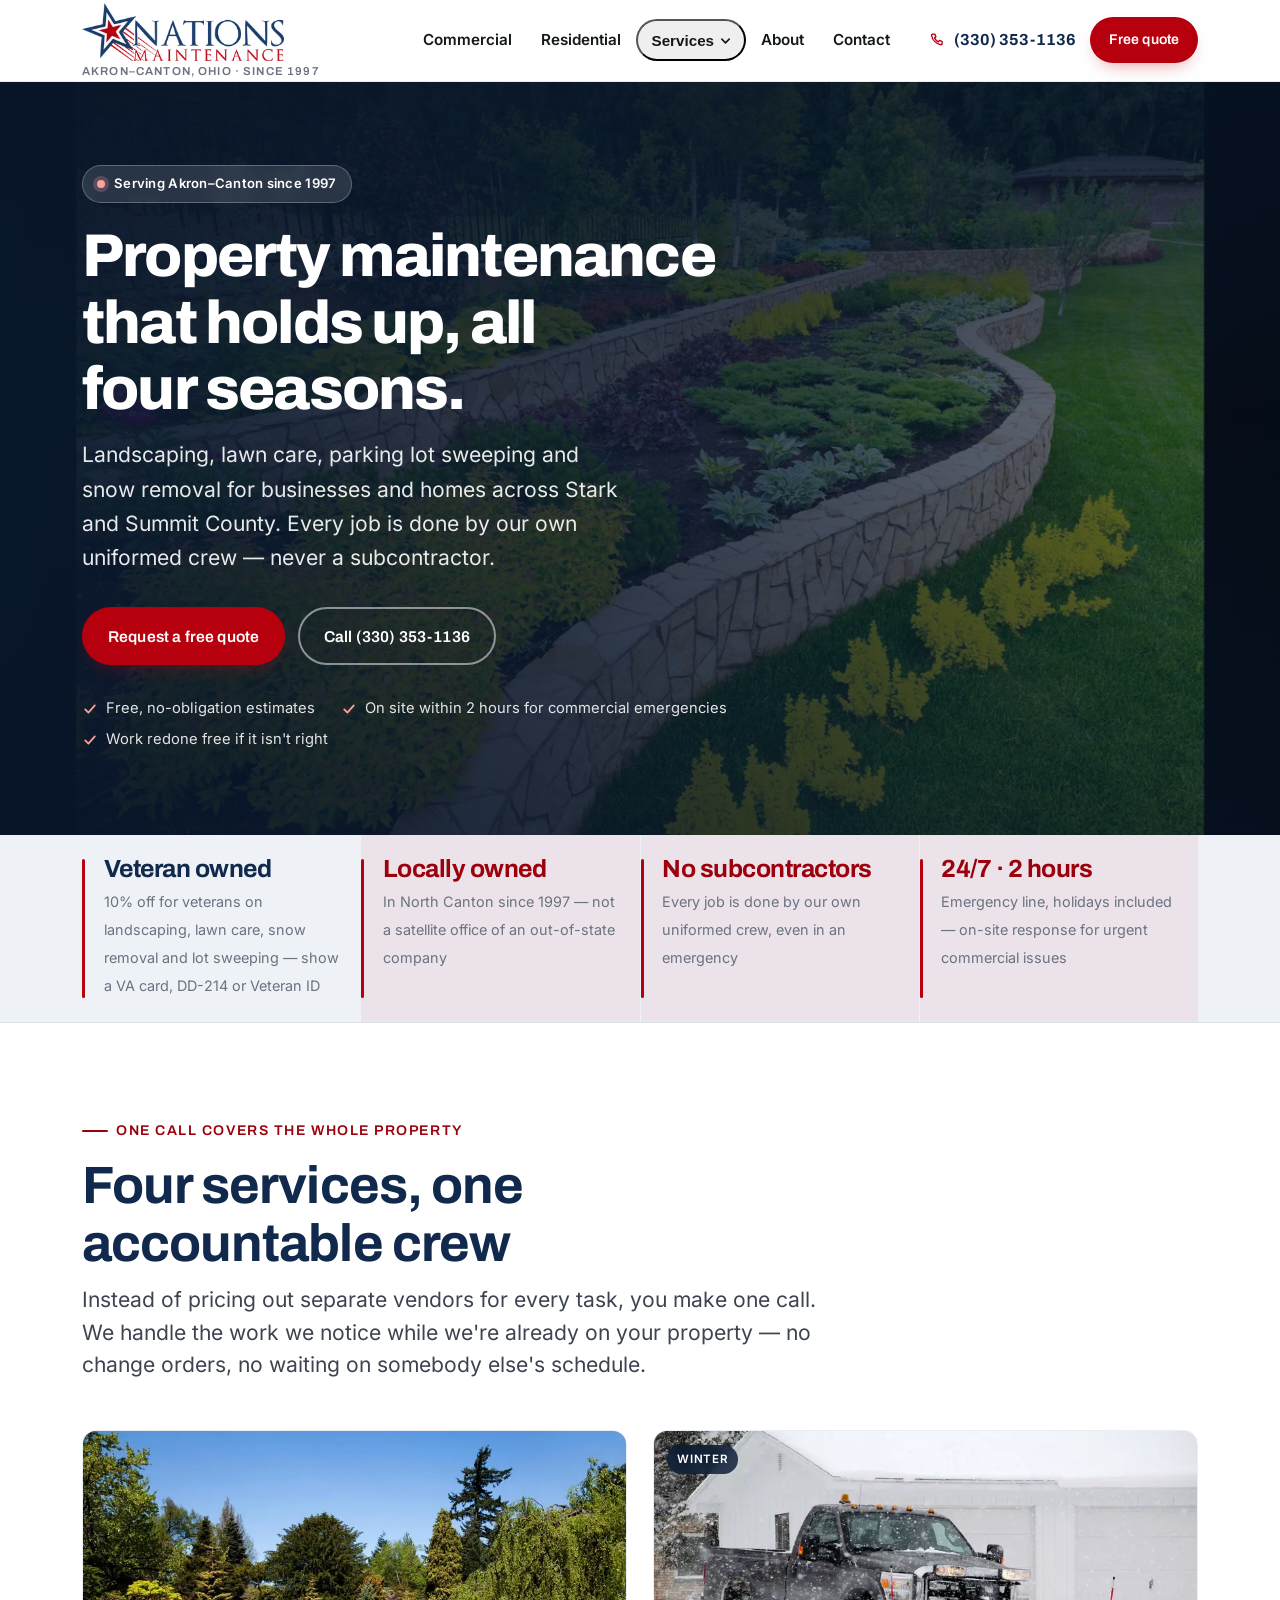
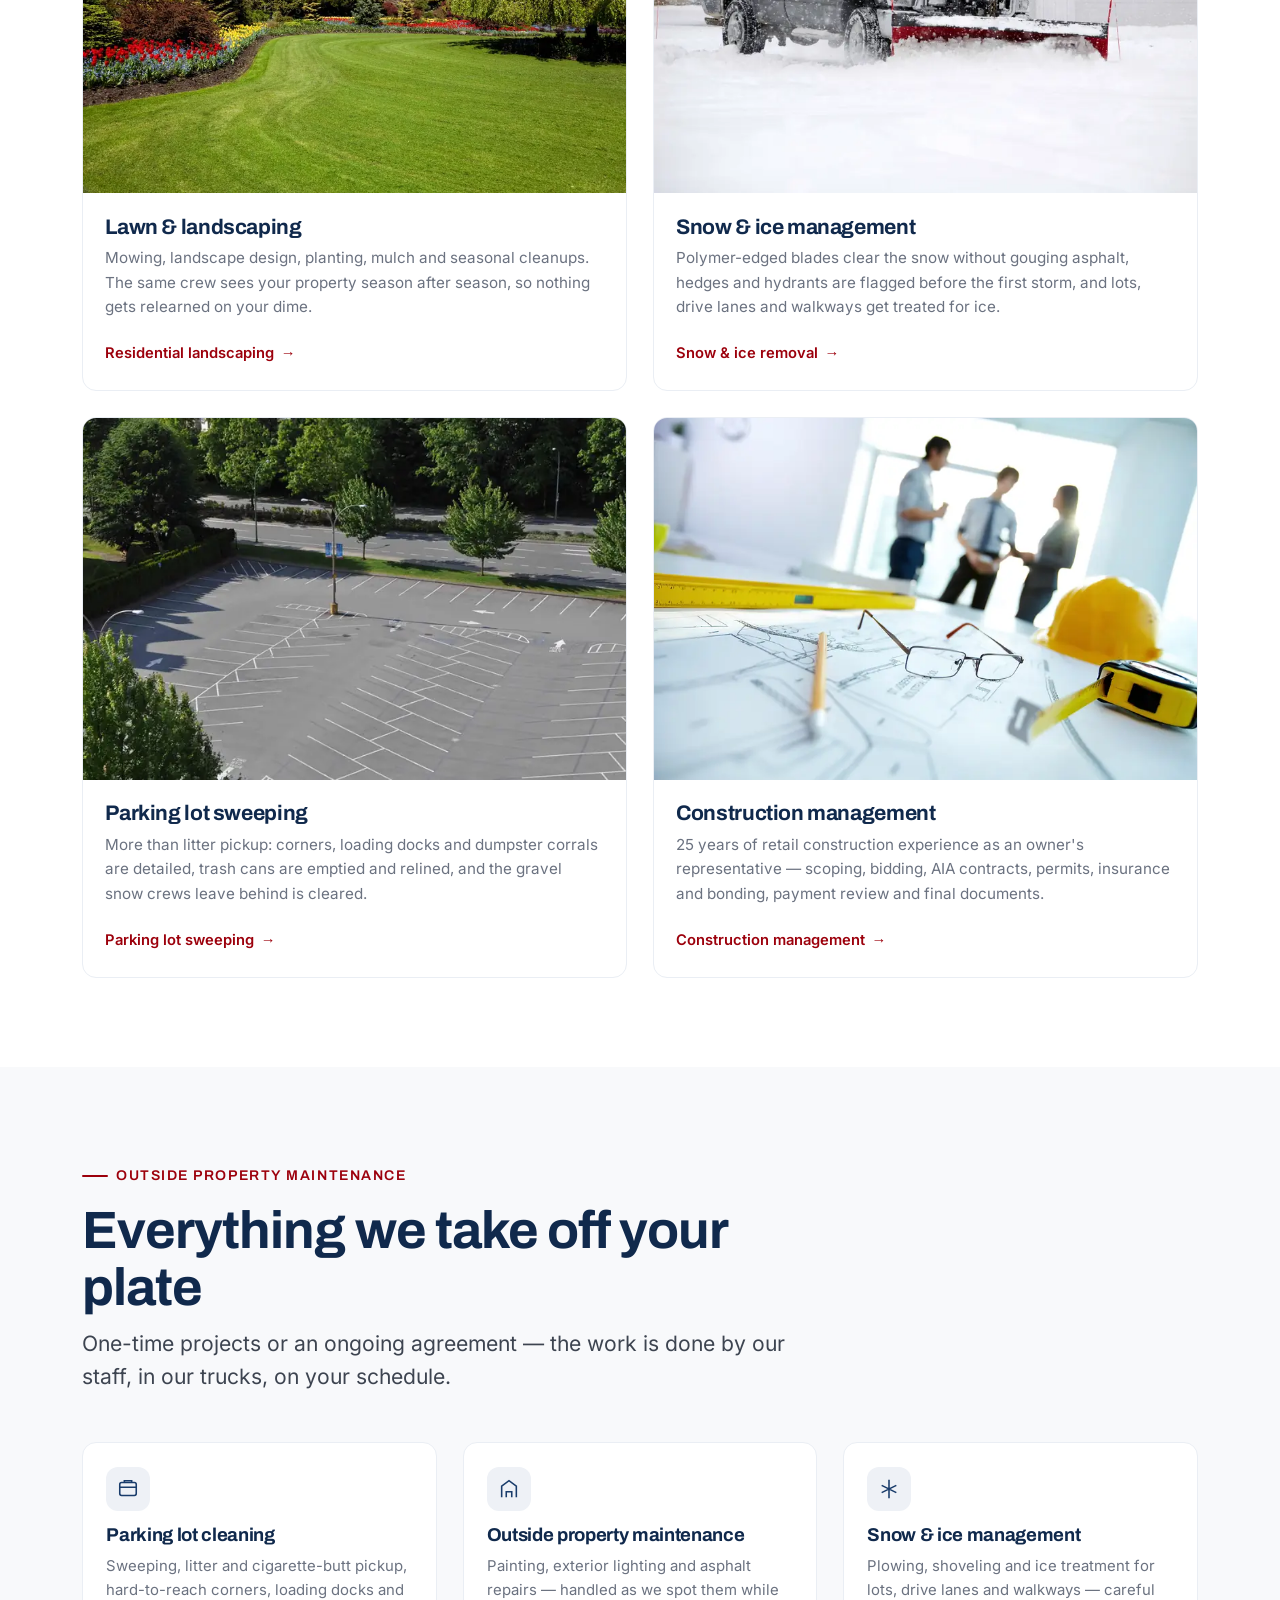
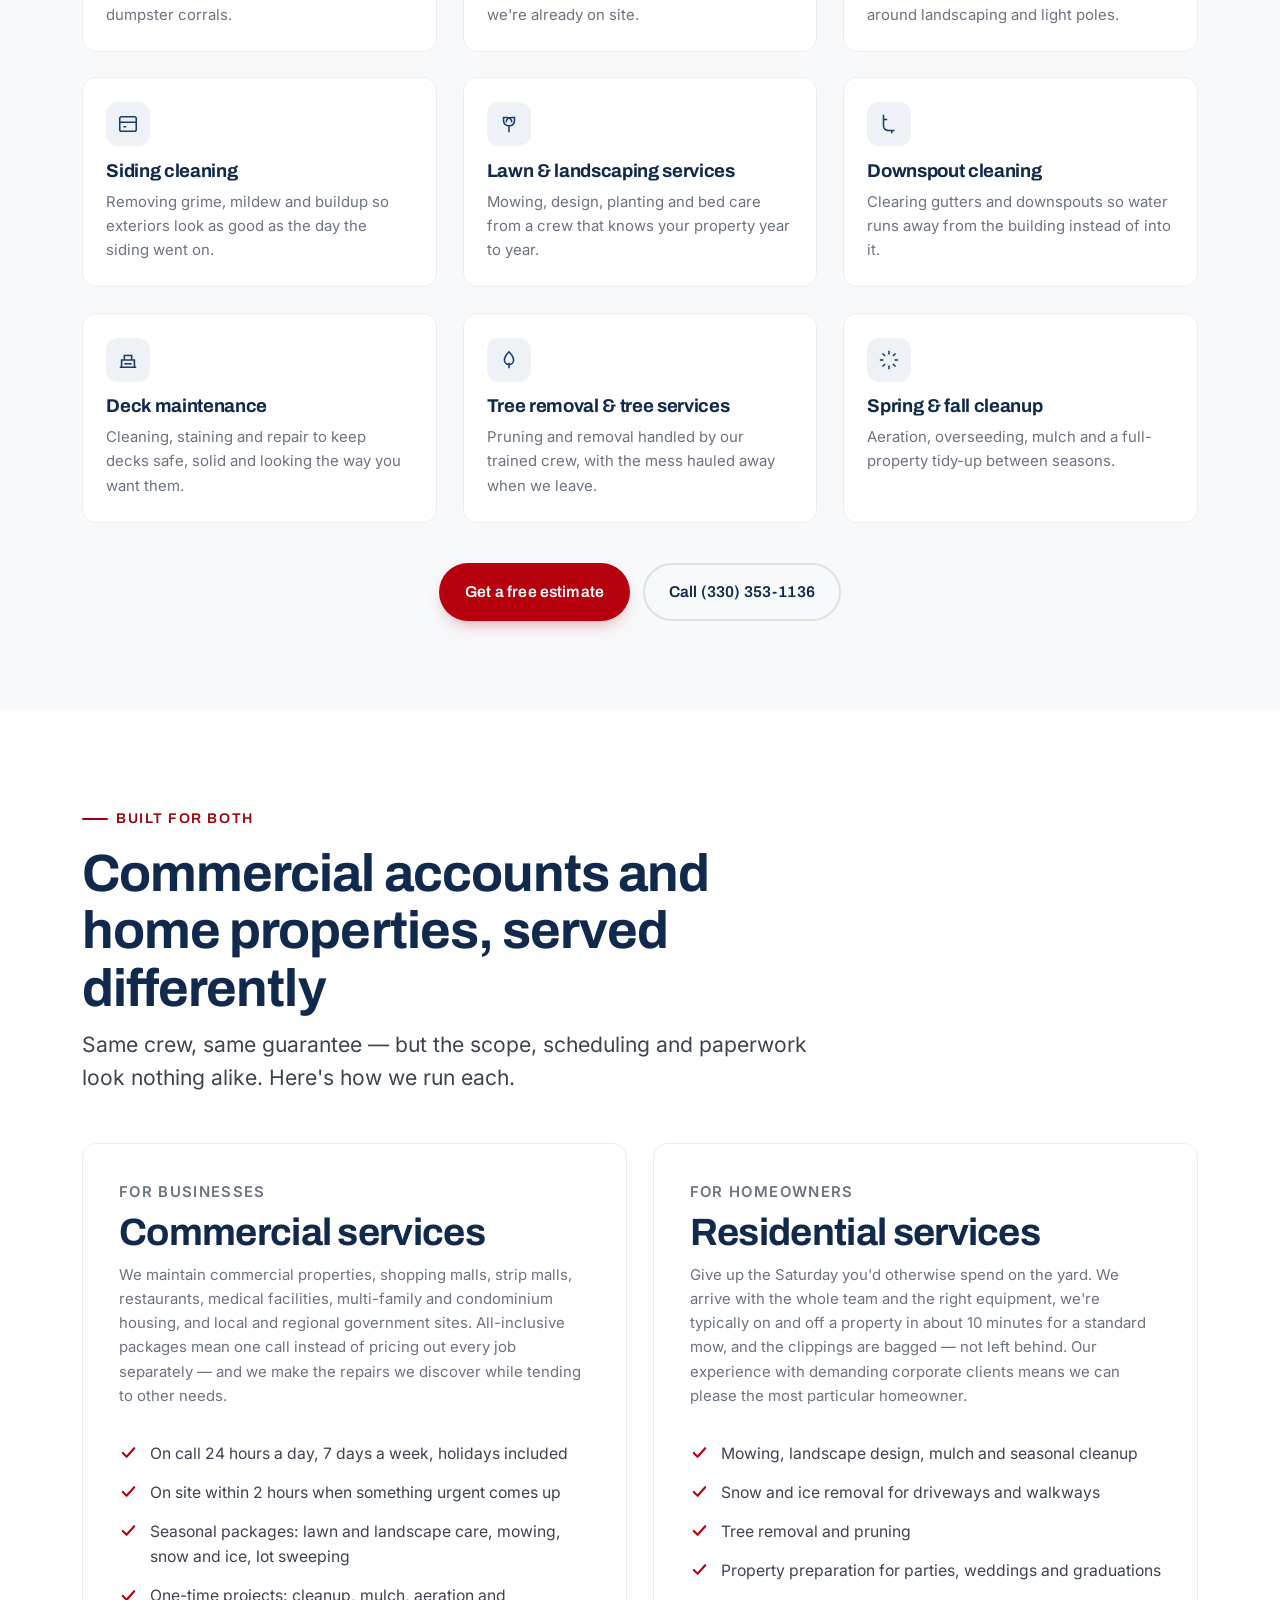
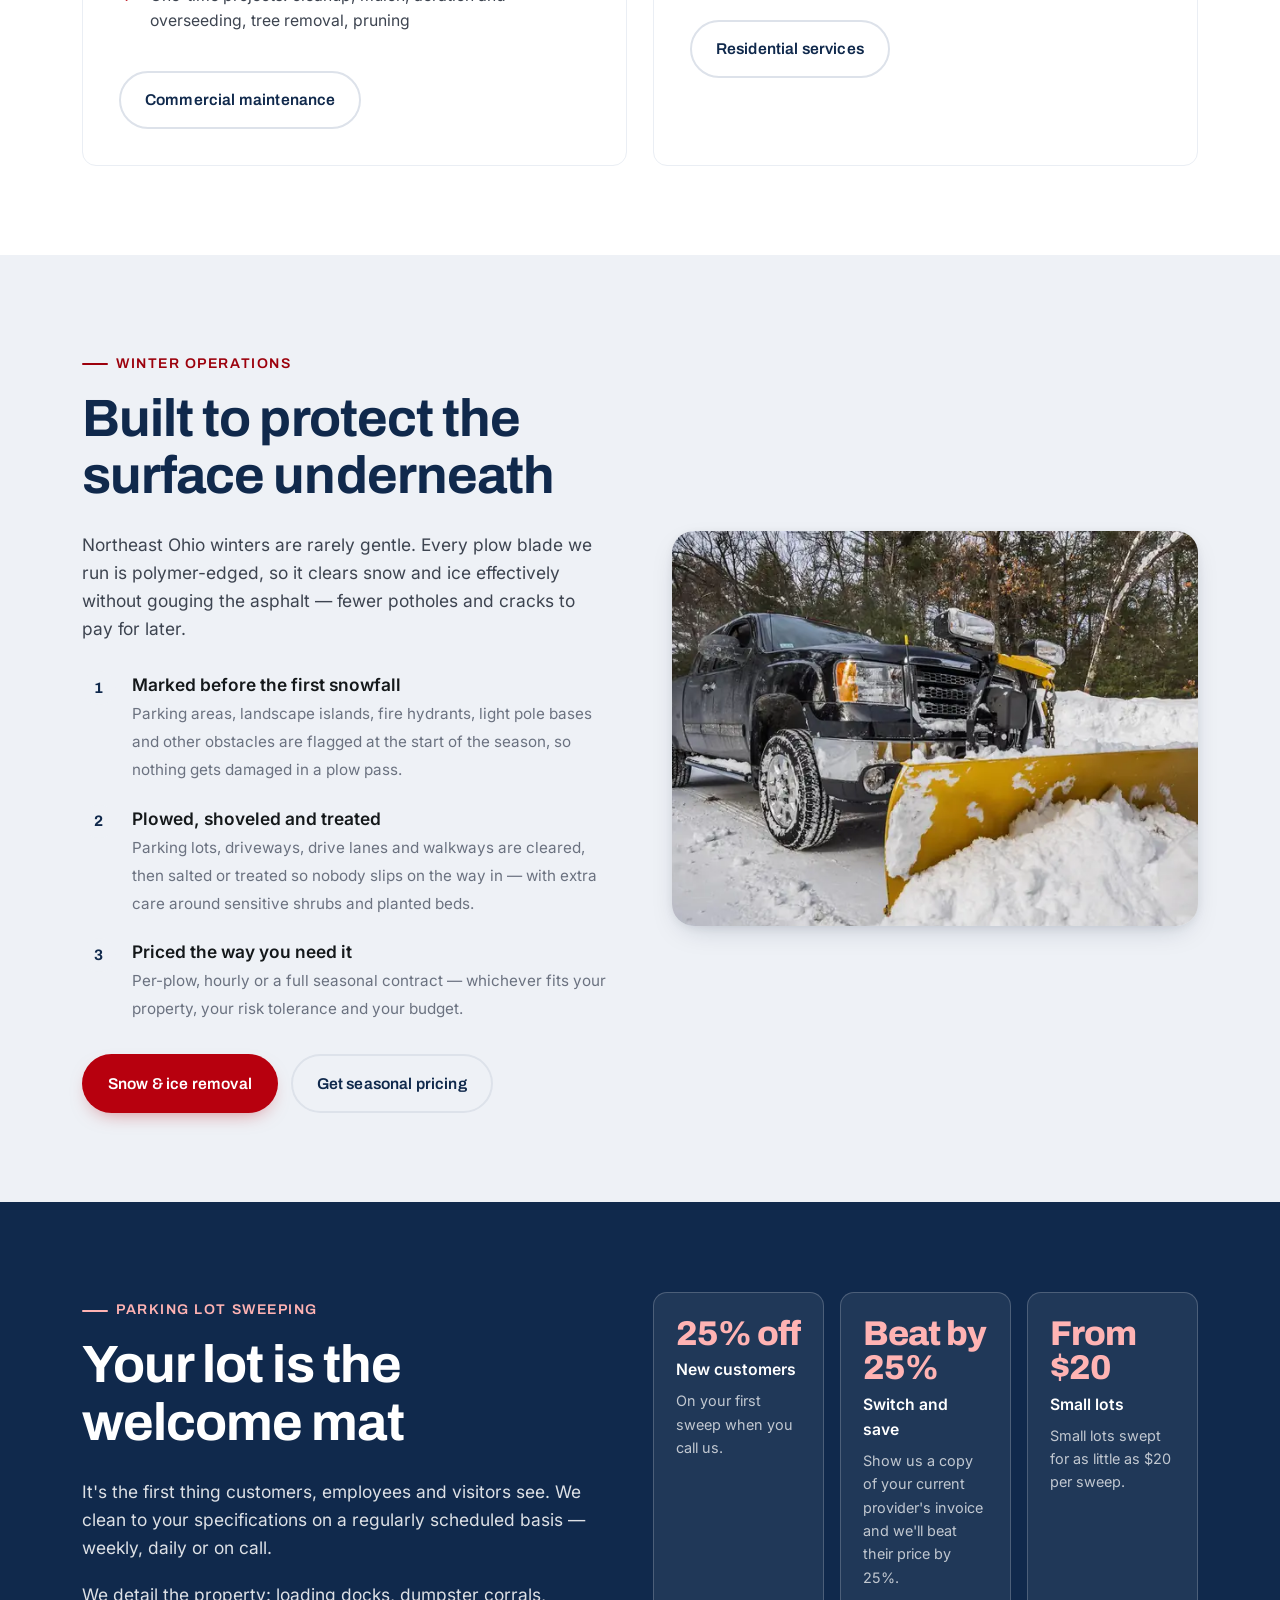
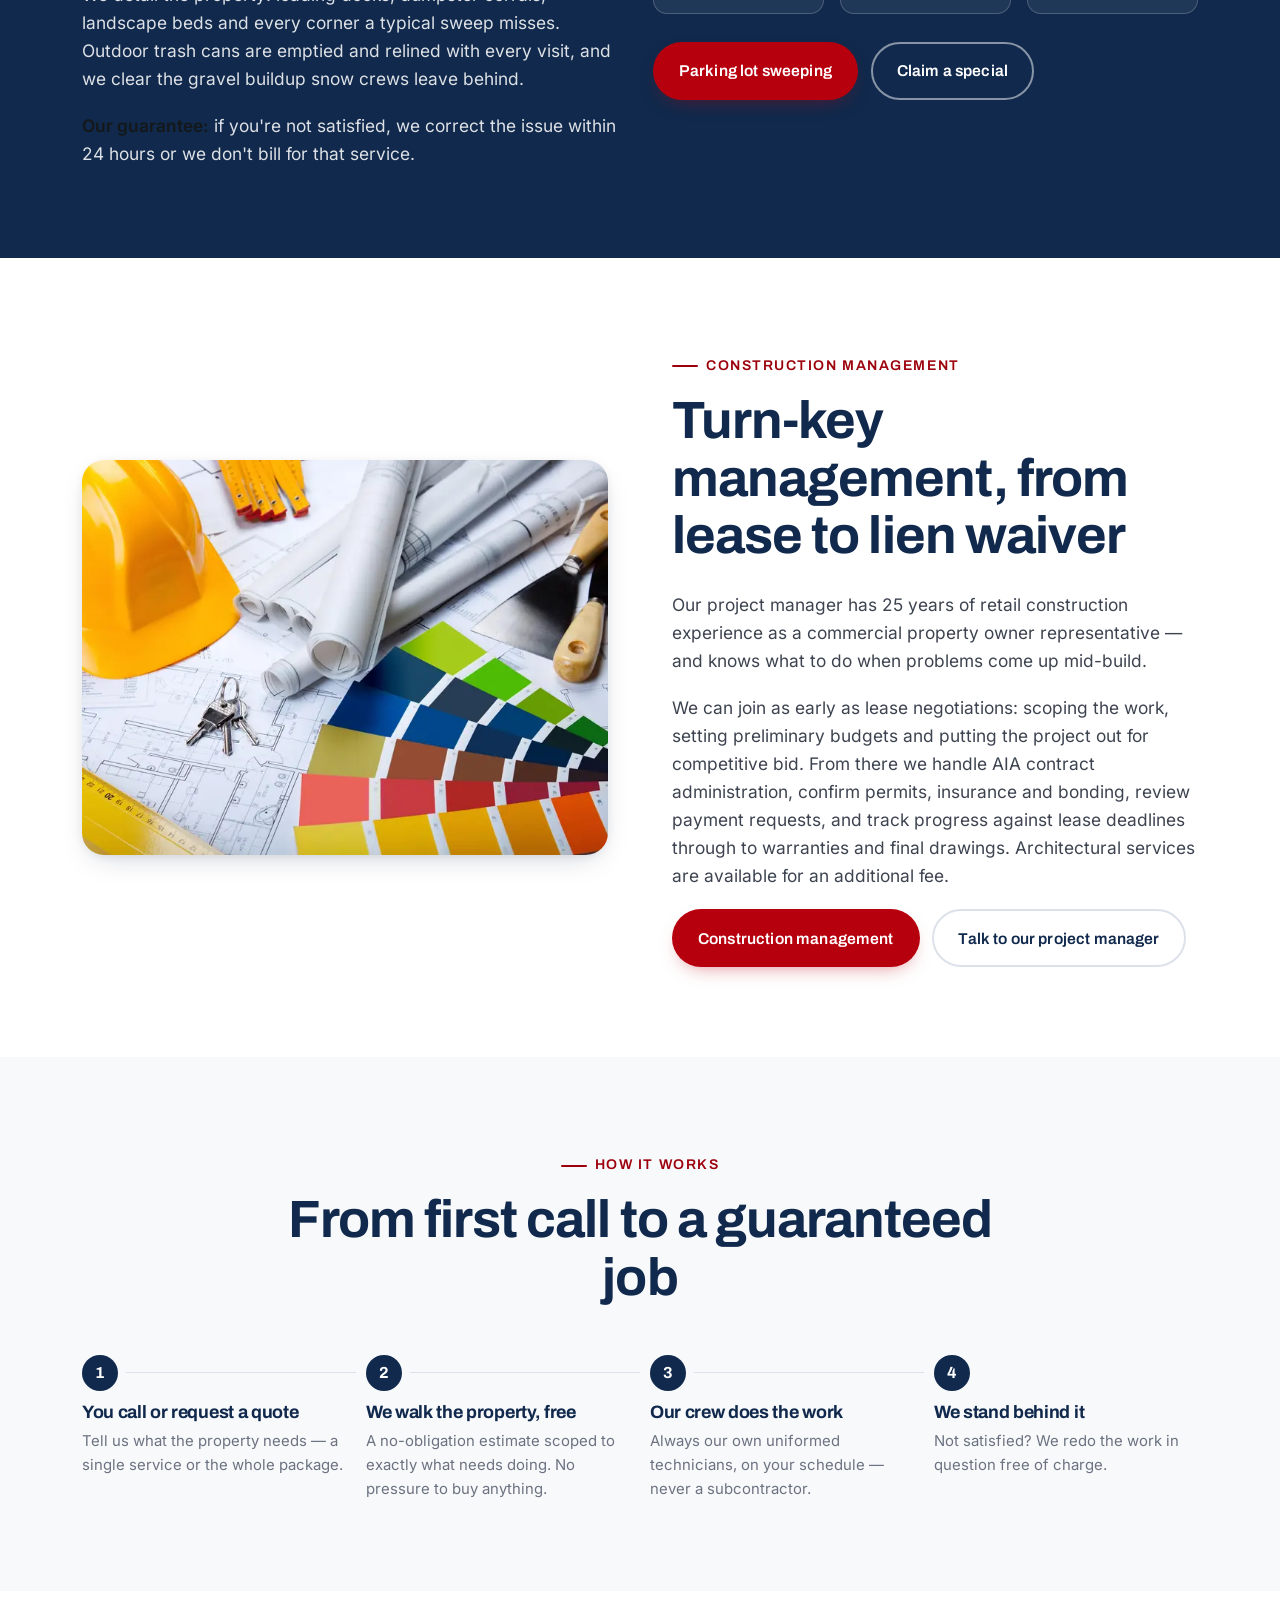
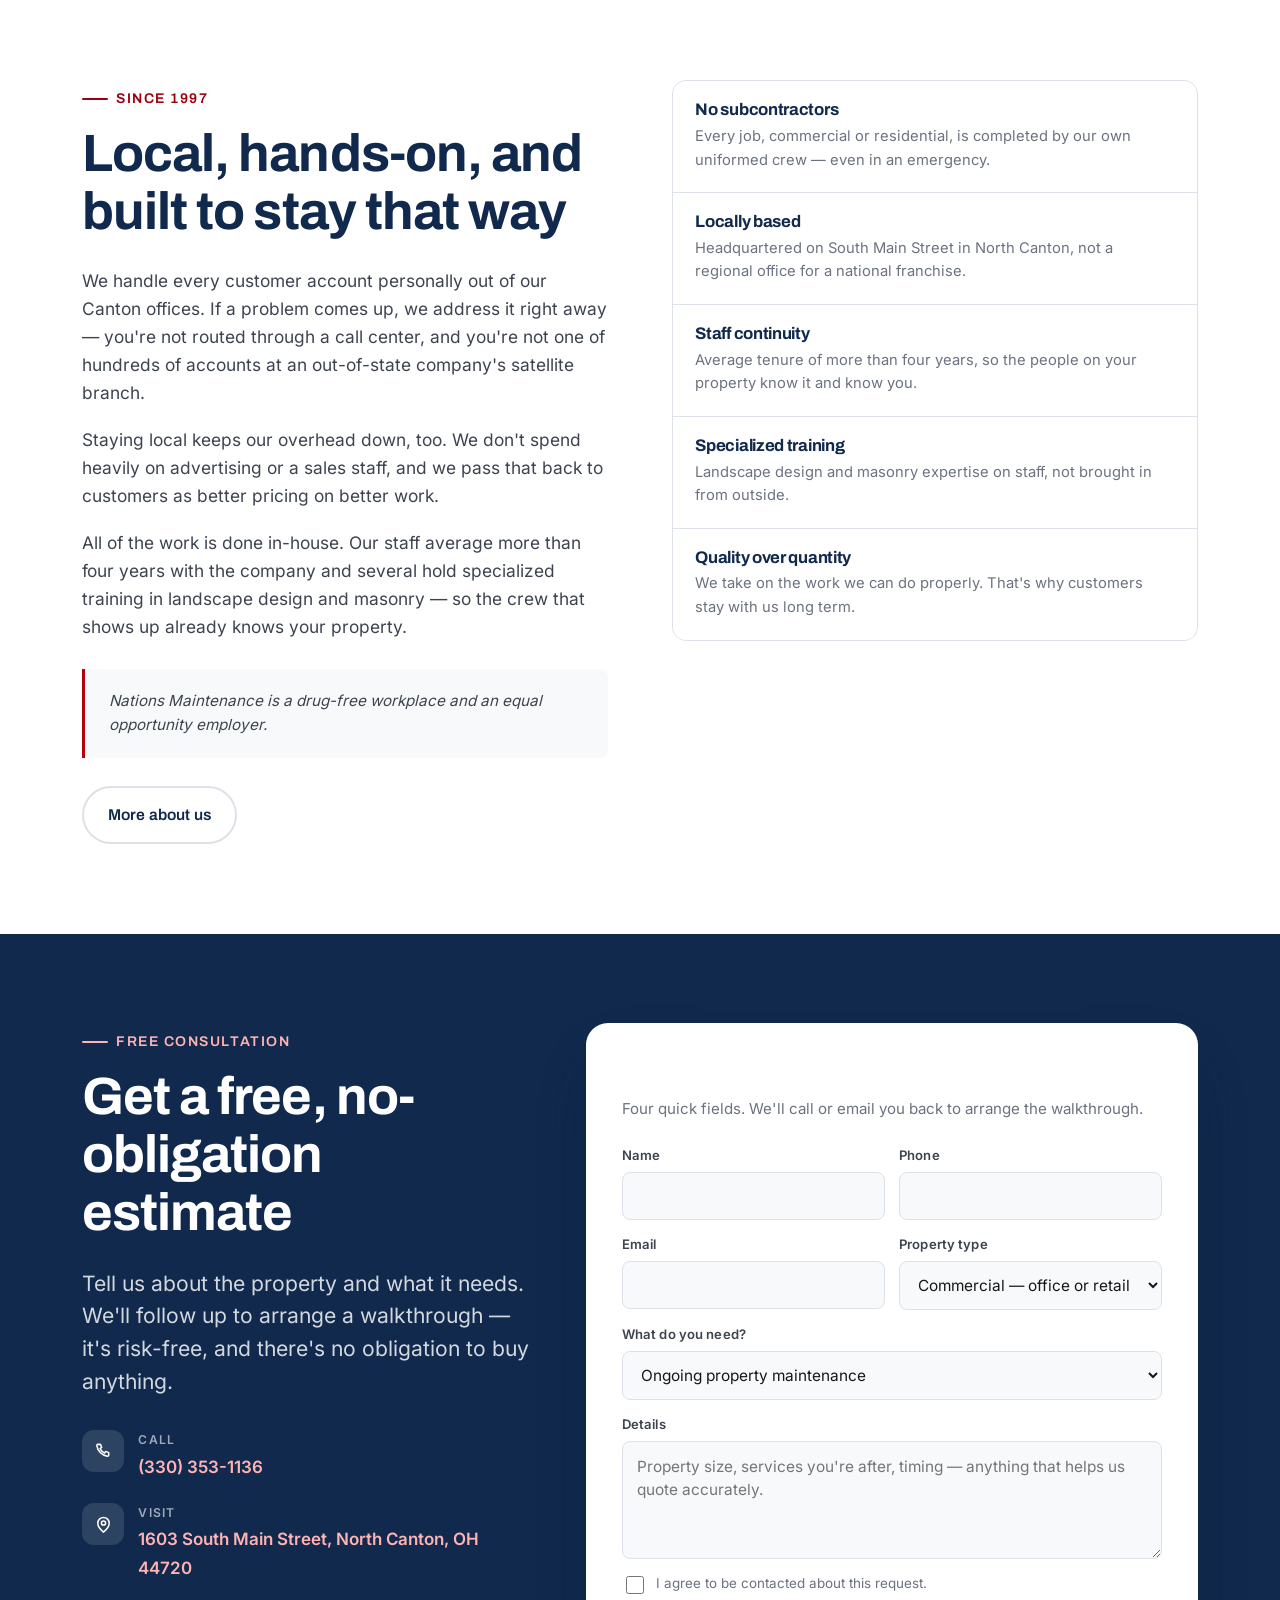
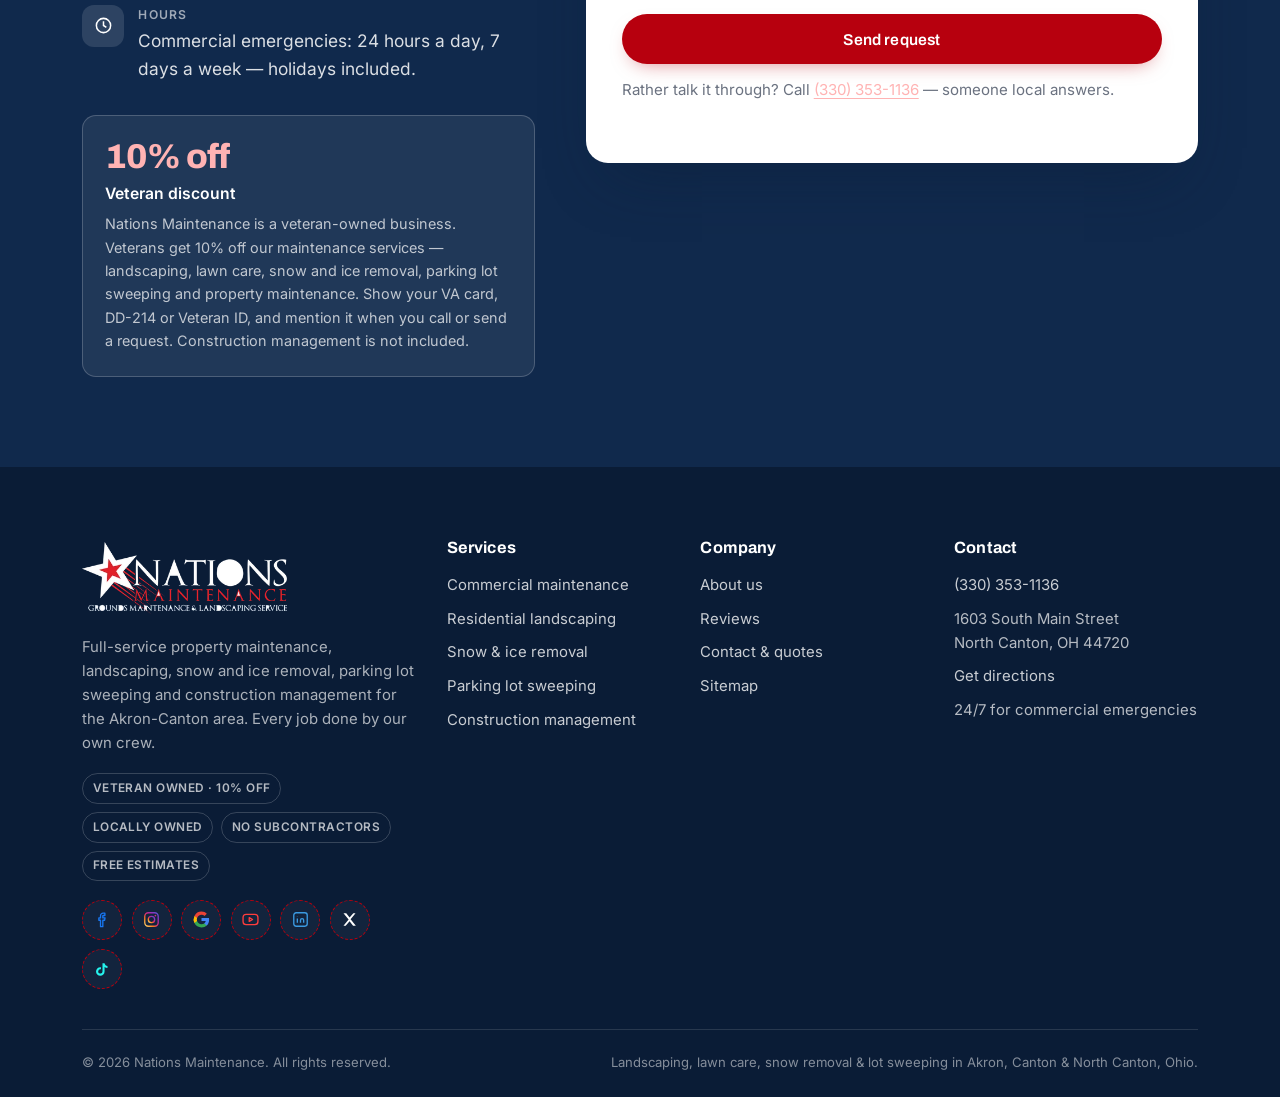
==== commit dffb8be5: "Bigger header logo with the location line beneath it" ====
--- a/index.html
+++ b/index.html
@@ -22,7 +22,7 @@
 <link rel="apple-touch-icon" href="/apple-touch-icon.png">
 <link rel="preload" as="font" type="font/woff2" href="/assets/fonts/inter-400-latin.woff2" crossorigin>
 <link rel="preload" as="font" type="font/woff2" href="/assets/fonts/archivo-700-latin.woff2" crossorigin>
-<link rel="stylesheet" href="/assets/css/styles.css?v=5">
+<link rel="stylesheet" href="/assets/css/styles.css?v=6">
 <!--
   Search engine ownership checks. Paste your token into the matching tag, then delete
   the comment markers around that one line:
@@ -101,6 +101,7 @@
         <source type="image/webp" srcset="/assets/img/logo-compact.webp">
         <img class="brand__logo" src="/assets/img/logo-compact.png" alt="Nations Maintenance — grounds maintenance and landscaping service" width="306" height="88" fetchpriority="high" decoding="async">
       </picture>
+      <span class="brand__tag">Akron–Canton, Ohio · since 1997</span>
     </a>
 
     <nav class="nav" id="site-nav" aria-label="Primary">
@@ -708,6 +709,6 @@
   <a class="btn" href="/contact/">Free quote</a>
 </div>
 
-<script src="/assets/js/main.js?v=5" defer></script>
+<script src="/assets/js/main.js?v=6" defer></script>
 </body>
 </html>
--- a/assets/css/styles.css
+++ b/assets/css/styles.css
@@ -159,11 +159,17 @@
   min-height:74px;
 }
 .brand{
-  display:flex;align-items:center;gap:.7rem;text-decoration:none;color:var(--navy-800);
-  margin-right:auto;padding:.35rem 0;
-}
-.brand__logo{height:44px;width:auto;display:block}
-.site-footer .brand__logo{height:64px}
+  display:flex;flex-direction:column;align-items:flex-start;gap:.3rem;
+  text-decoration:none;color:var(--navy-800);margin-right:auto;padding:.2rem 0;
+}
+.brand__logo{height:clamp(42px,11vw,58px);width:auto;display:block}
+.brand__tag{
+  font-family:var(--font-display);font-size:.72rem;font-weight:600;
+  letter-spacing:.1em;text-transform:uppercase;
+  color:var(--ink-mute);line-height:1;
+}
+.site-footer .brand__logo{height:72px}
+.site-footer .brand__tag{color:rgba(255,255,255,.55)}
 
 .nav{display:flex;align-items:center;gap:.2rem}
 .nav__list{display:flex;align-items:center;gap:.1rem;list-style:none;margin:0;padding:0}
@@ -744,9 +750,8 @@
   .steps--4 .step{padding-top:2.6rem}
   .btn{width:100%}
   .btn-row{gap:.6rem}
-  .header-inner{min-height:66px}
-  .brand__logo{height:38px}
-  .nav{inset:66px 0 auto 0}
+  .header-inner{min-height:70px}
+  .nav{inset:70px 0 auto 0}
   .hero__lead{font-size:1.05rem}
   .hero__points{gap:.35rem 0;font-size:.9rem}
   .qr-card img{width:150px;height:150px}
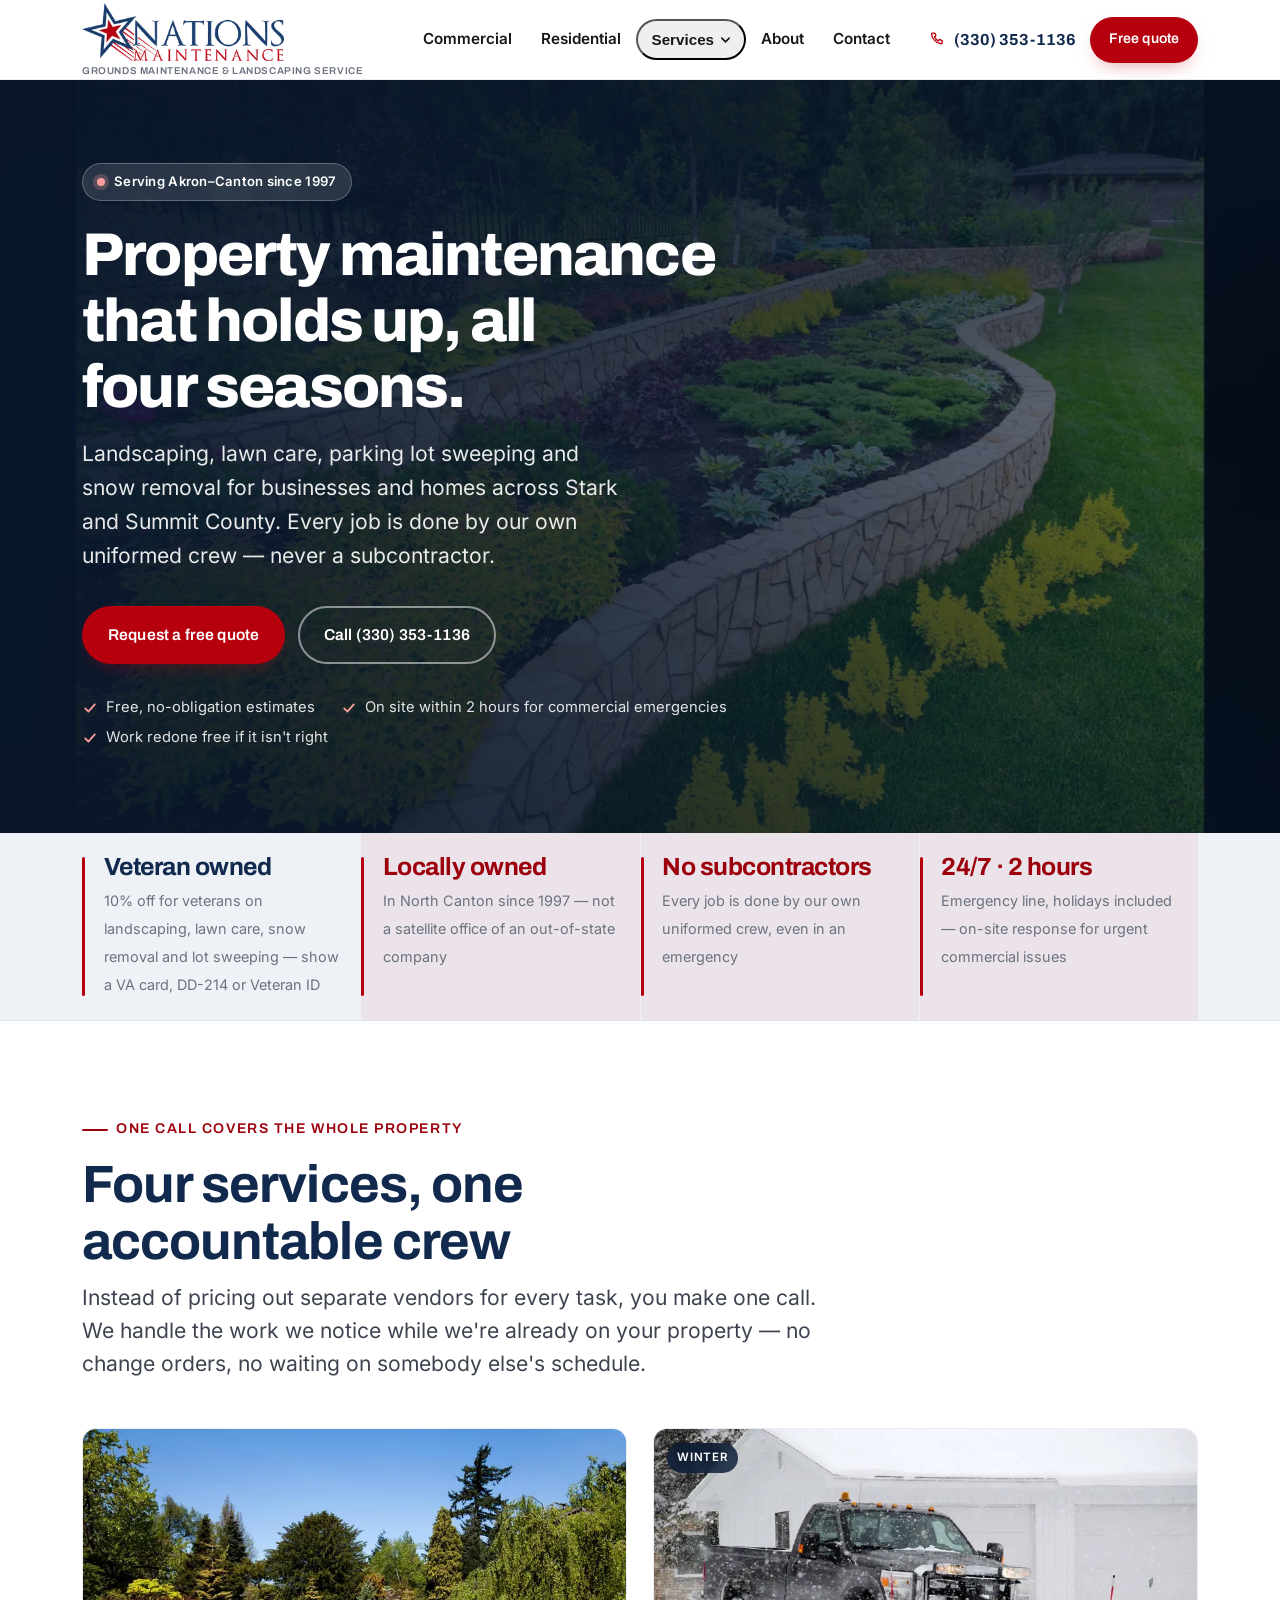
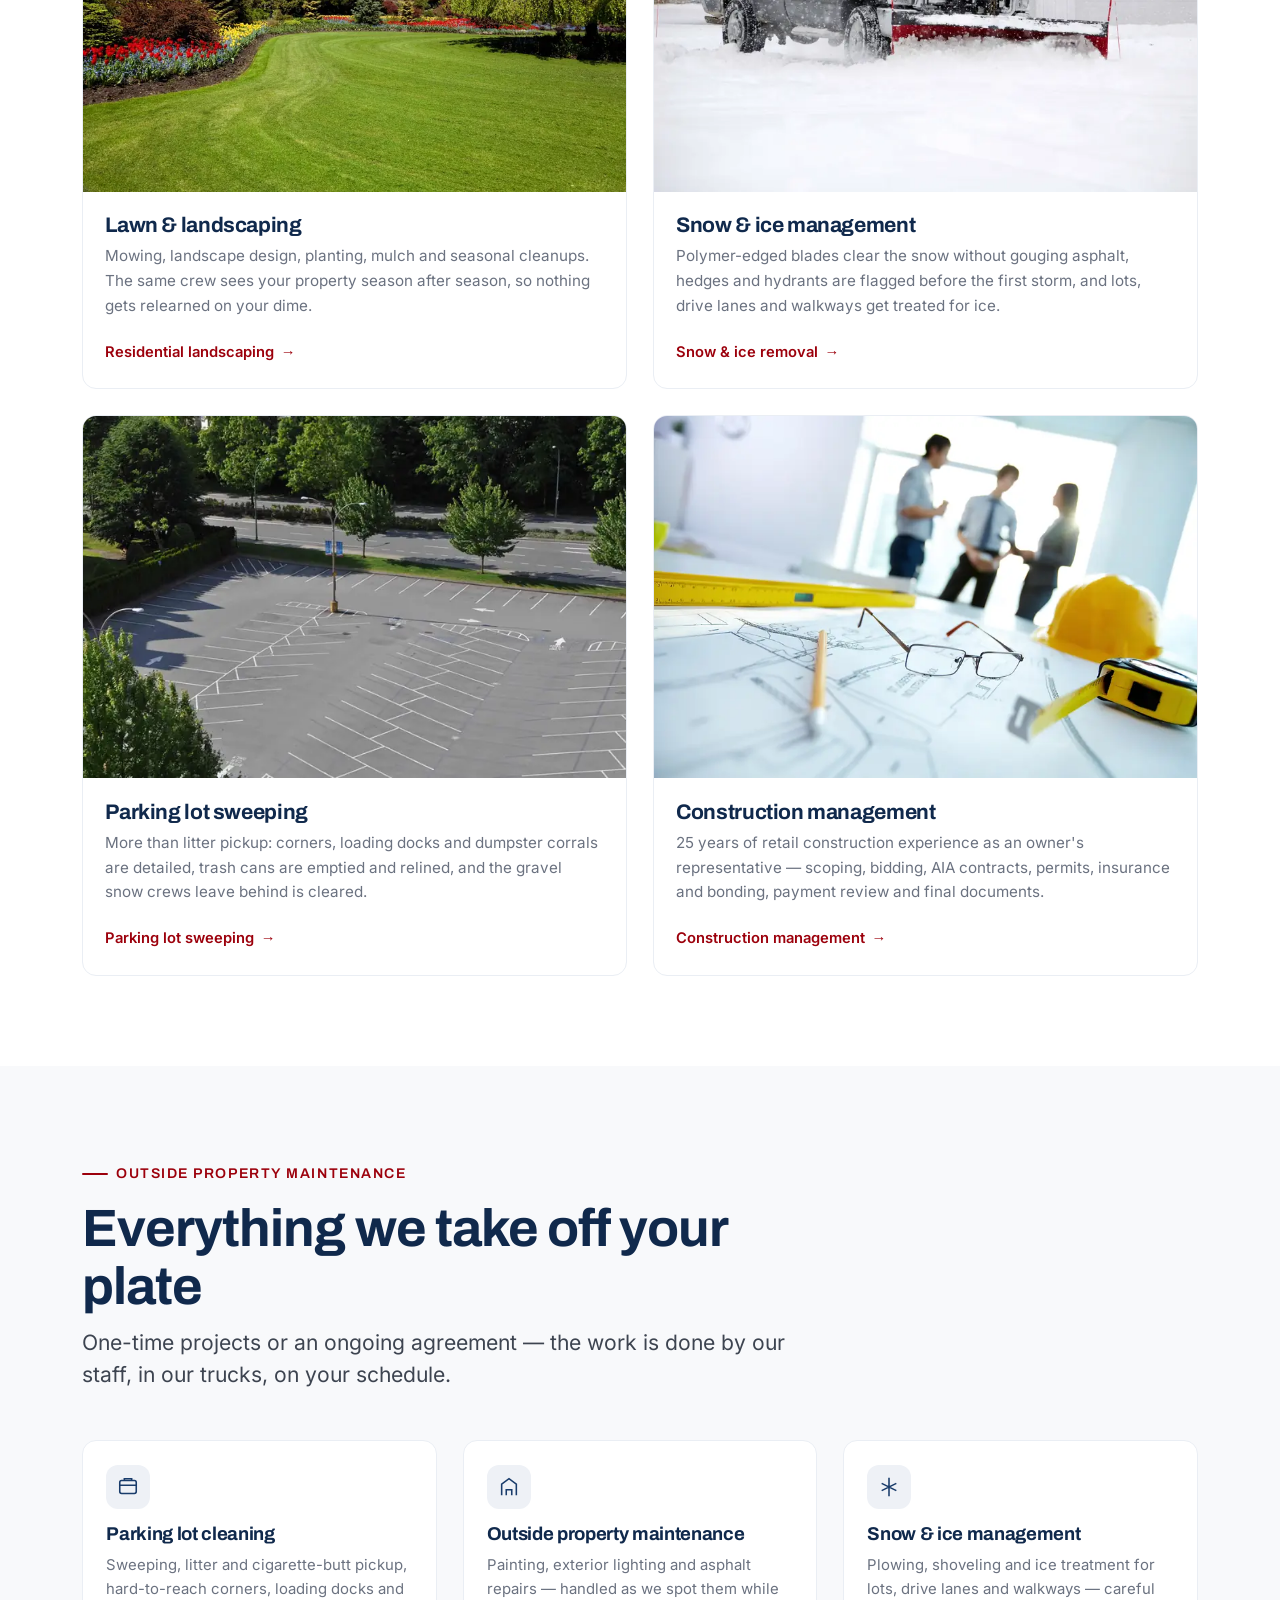
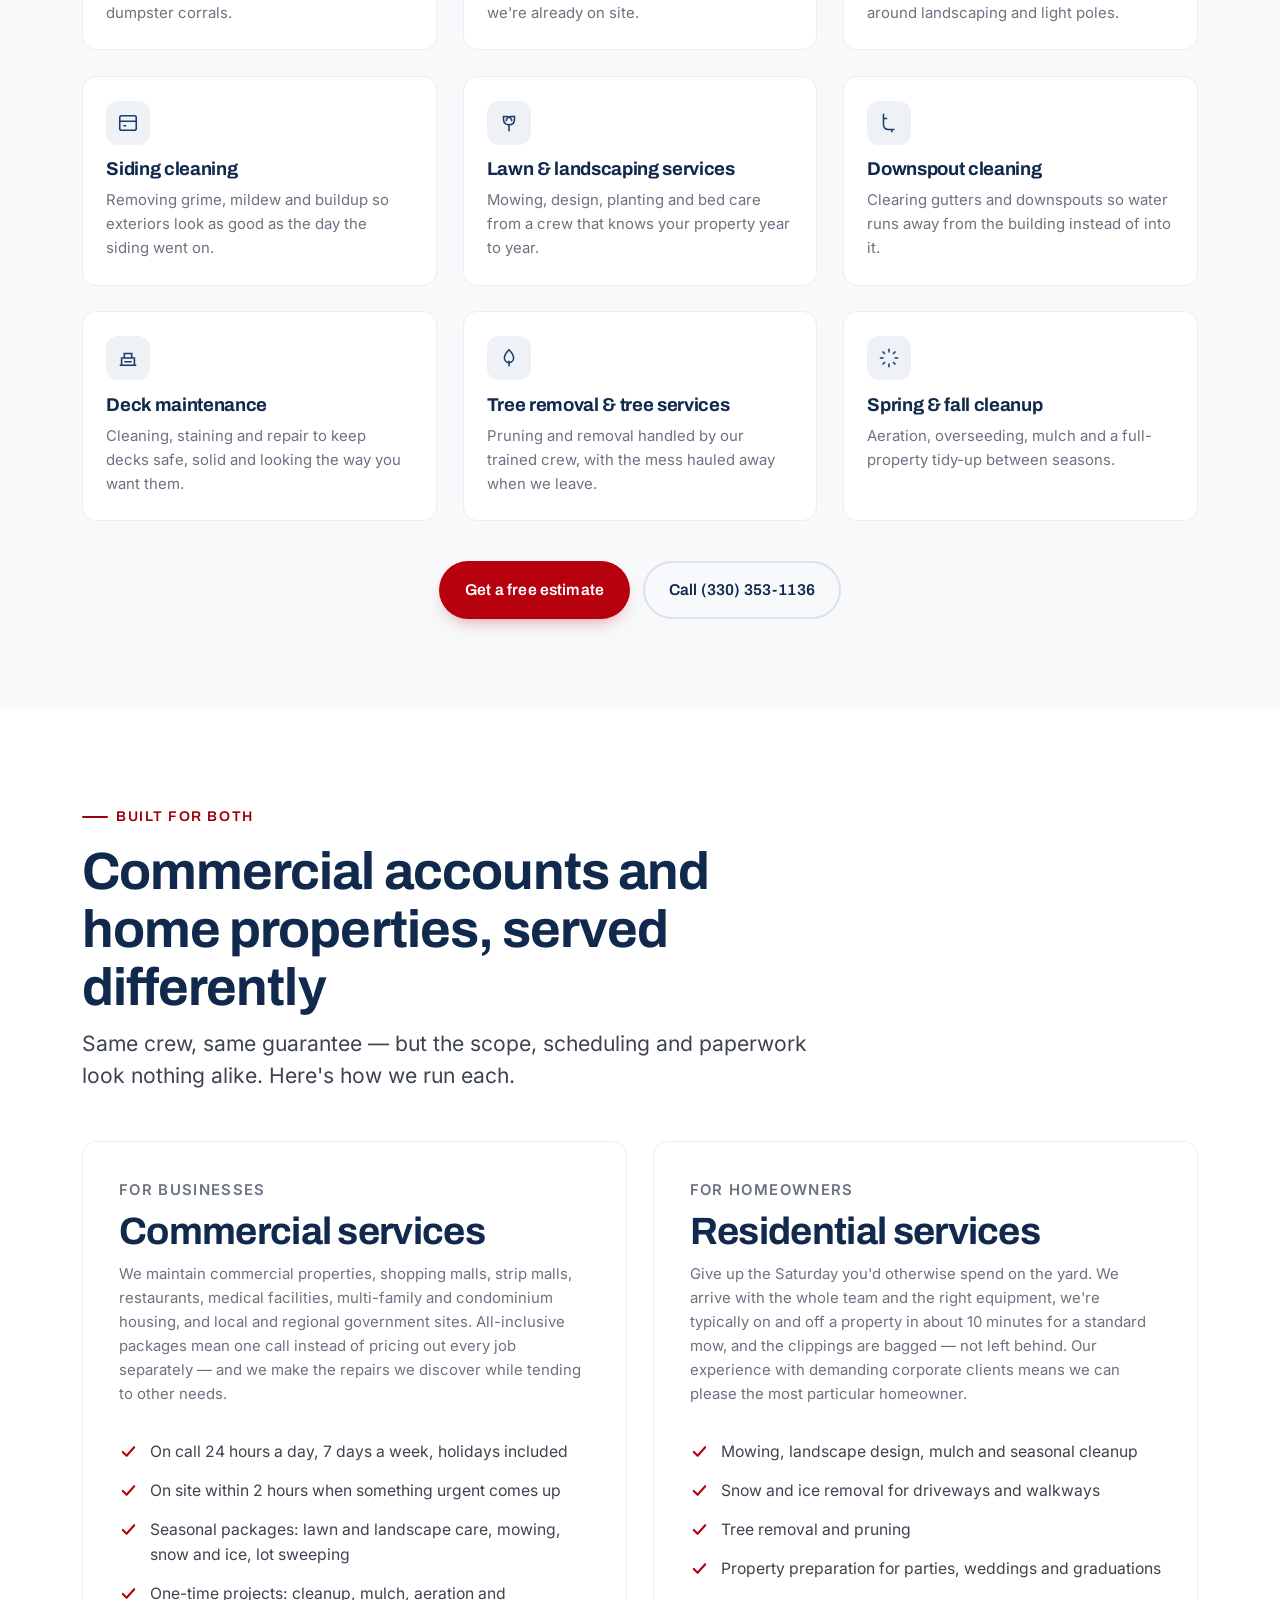
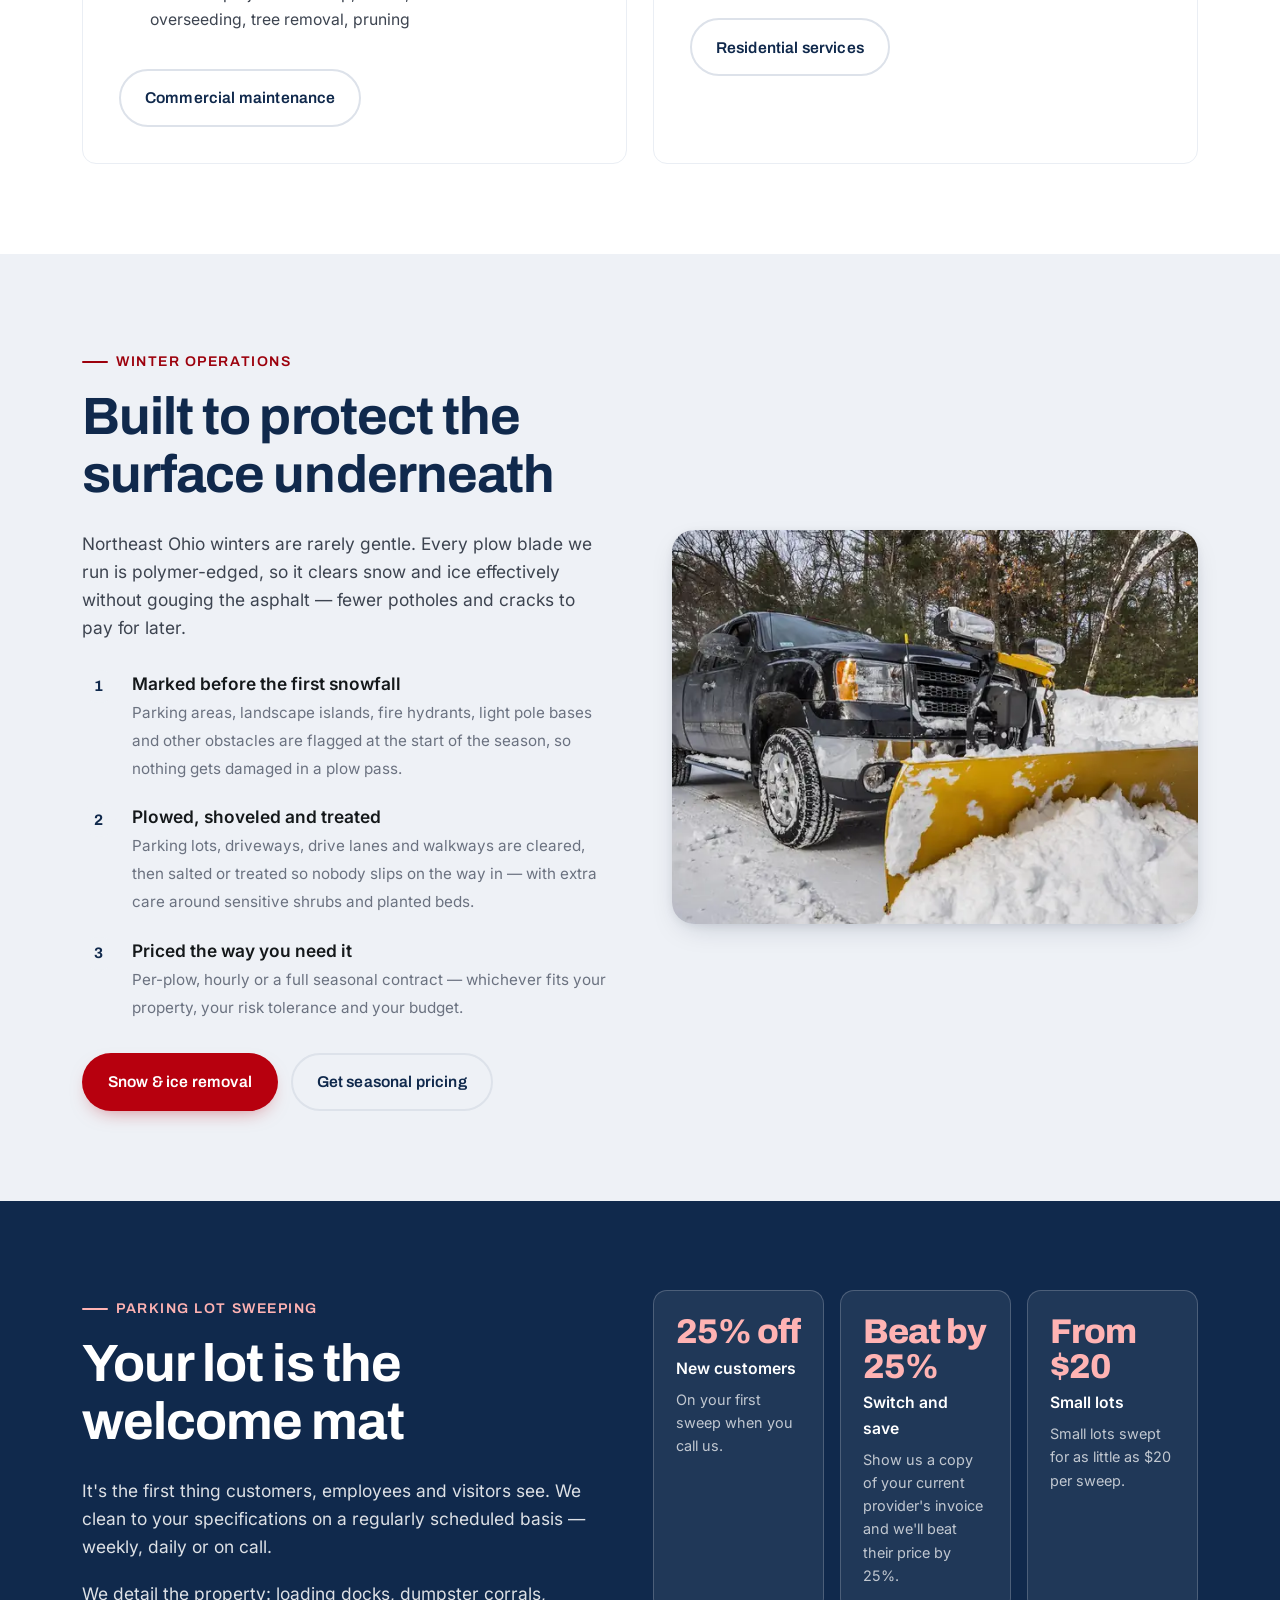
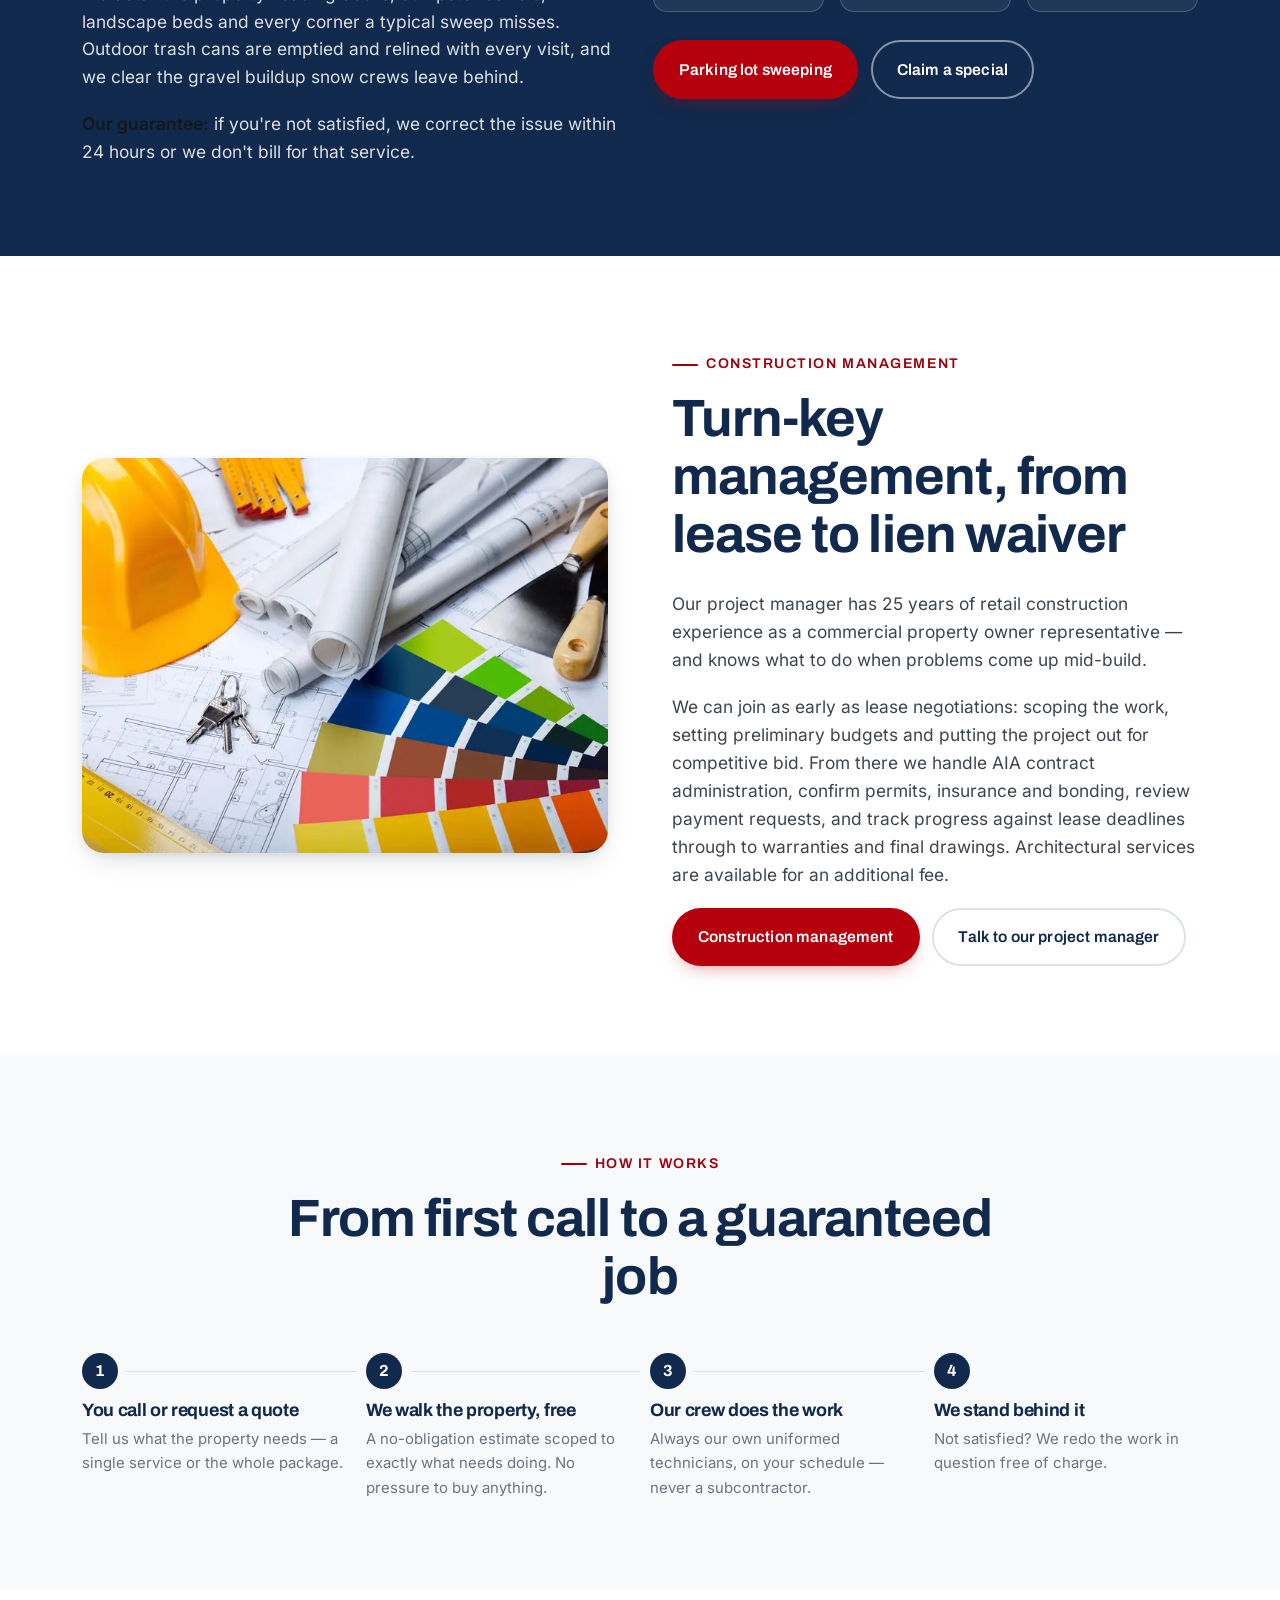
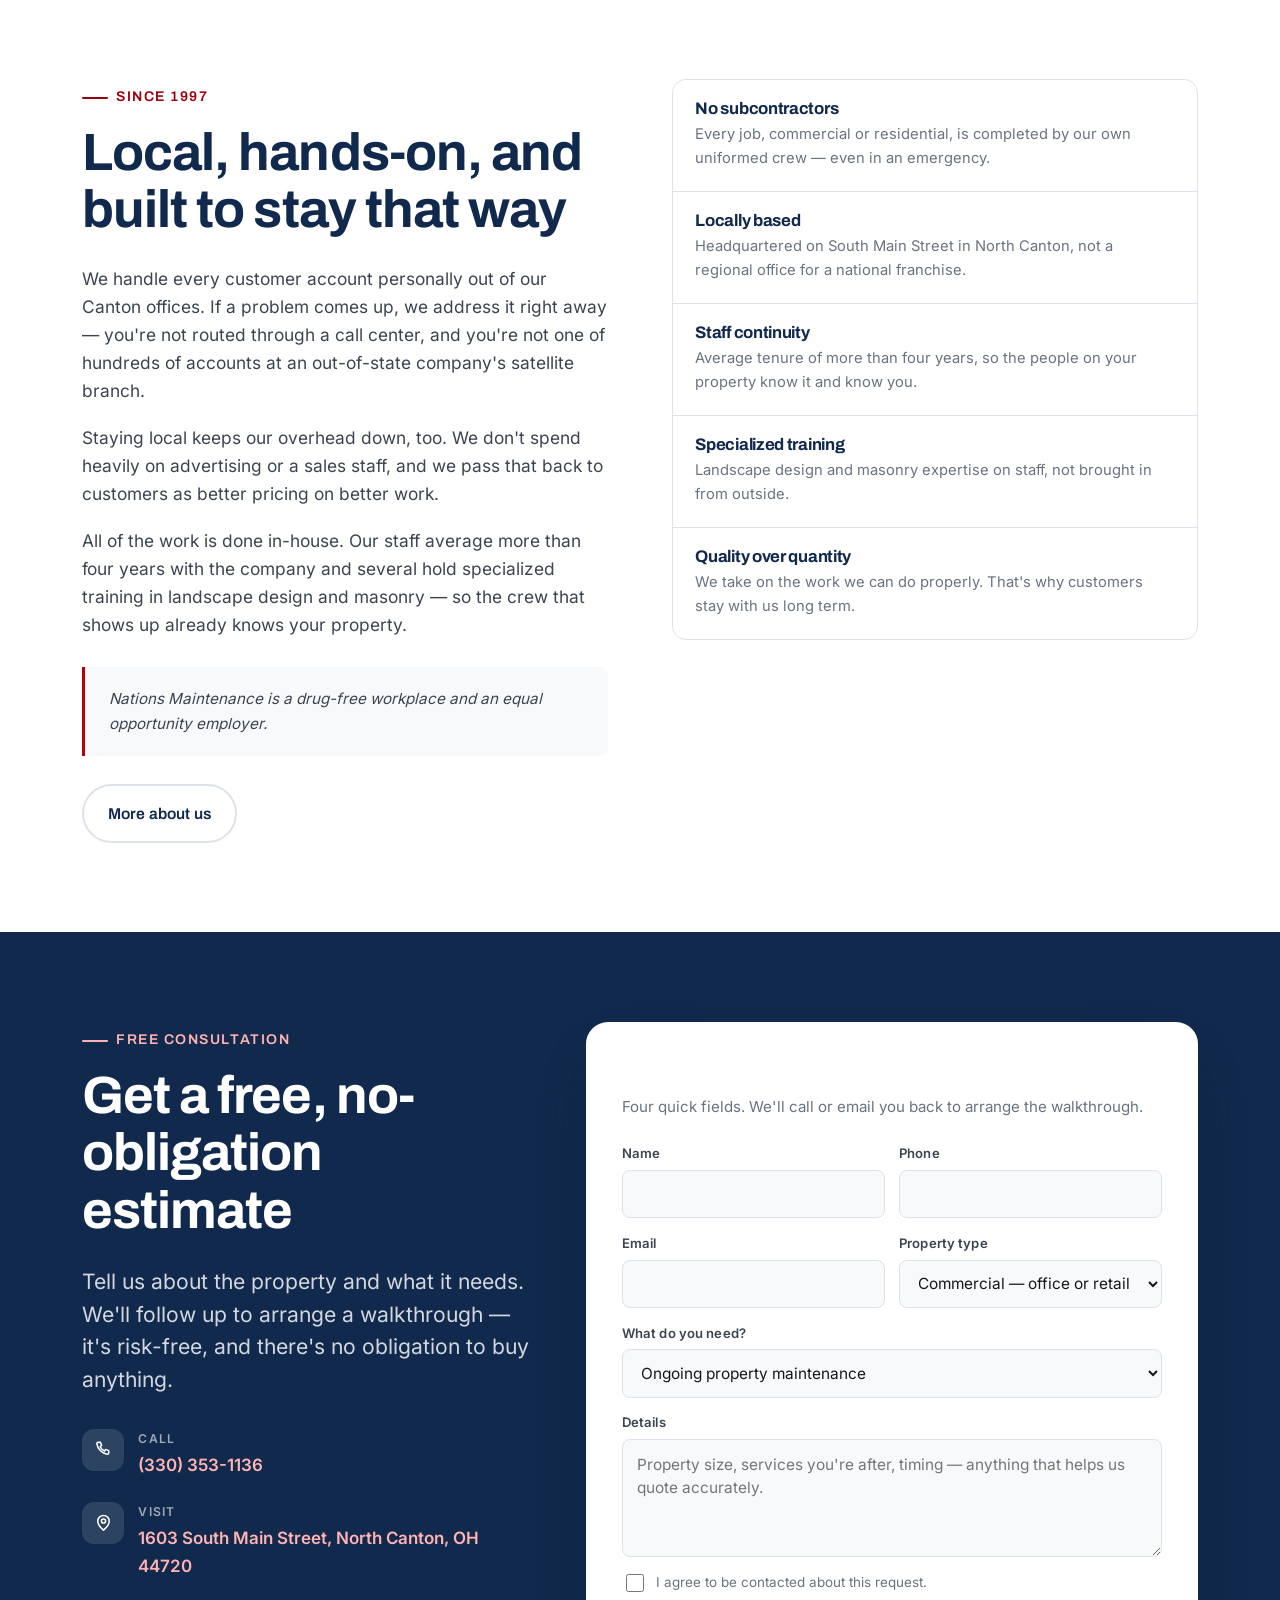
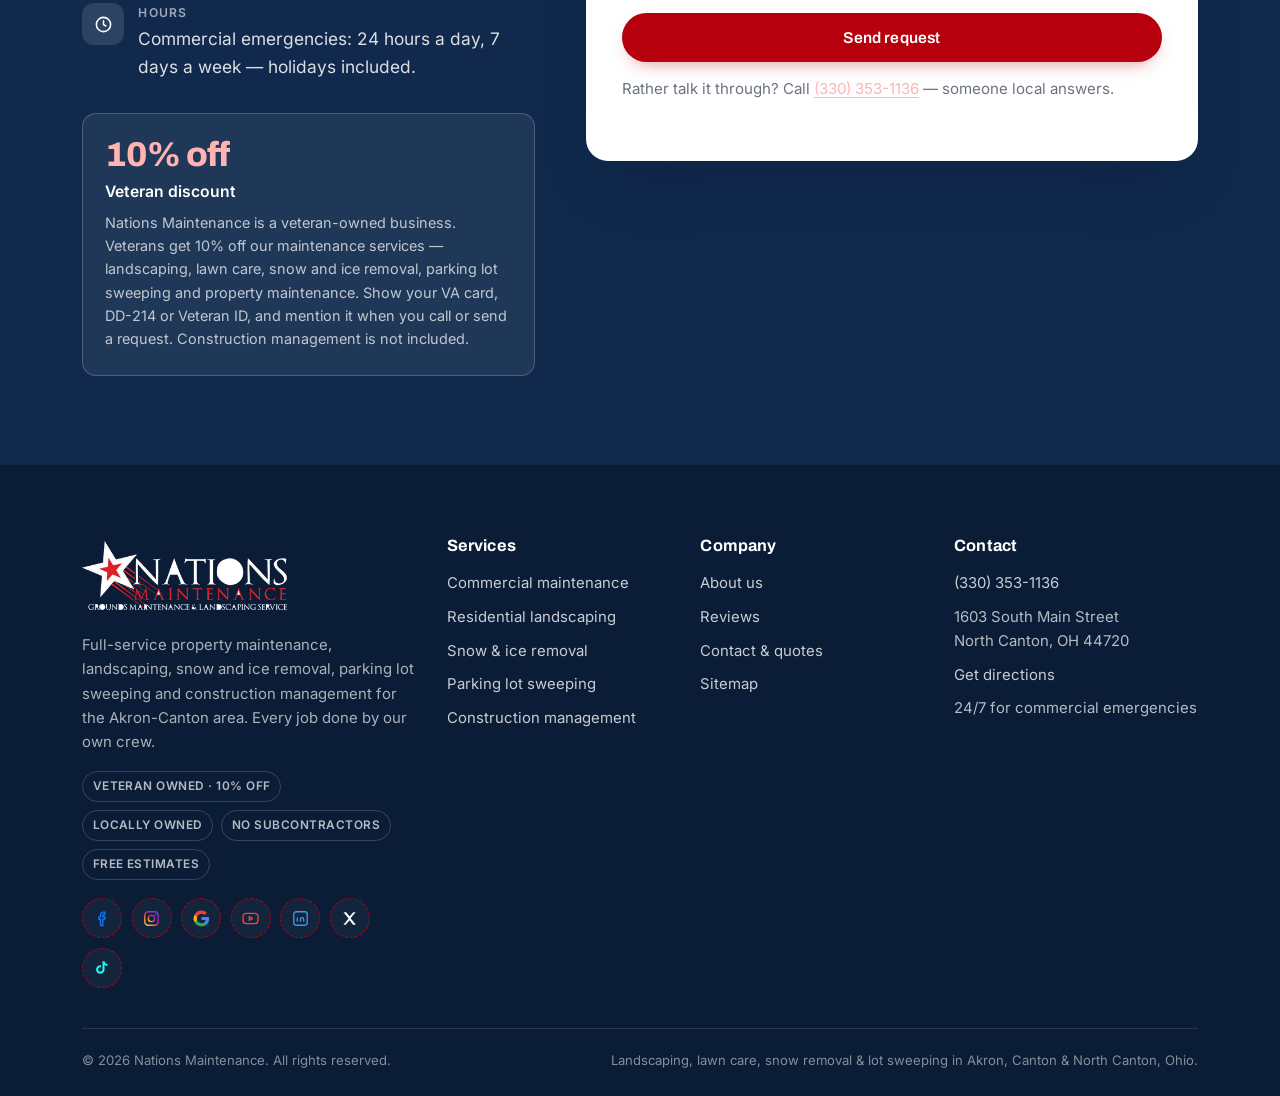
==== commit 71e3b2ca: "Header tagline: Grounds Maintenance & Landscaping Service; single-line header" ====
--- a/index.html
+++ b/index.html
@@ -22,7 +22,7 @@
 <link rel="apple-touch-icon" href="/apple-touch-icon.png">
 <link rel="preload" as="font" type="font/woff2" href="/assets/fonts/inter-400-latin.woff2" crossorigin>
 <link rel="preload" as="font" type="font/woff2" href="/assets/fonts/archivo-700-latin.woff2" crossorigin>
-<link rel="stylesheet" href="/assets/css/styles.css?v=6">
+<link rel="stylesheet" href="/assets/css/styles.css?v=7">
 <!--
   Search engine ownership checks. Paste your token into the matching tag, then delete
   the comment markers around that one line:
@@ -101,7 +101,7 @@
         <source type="image/webp" srcset="/assets/img/logo-compact.webp">
         <img class="brand__logo" src="/assets/img/logo-compact.png" alt="Nations Maintenance — grounds maintenance and landscaping service" width="306" height="88" fetchpriority="high" decoding="async">
       </picture>
-      <span class="brand__tag">Akron–Canton, Ohio · since 1997</span>
+      <span class="brand__tag">Grounds Maintenance &amp; Landscaping Service</span>
     </a>
 
     <nav class="nav" id="site-nav" aria-label="Primary">
@@ -709,6 +709,6 @@
   <a class="btn" href="/contact/">Free quote</a>
 </div>
 
-<script src="/assets/js/main.js?v=6" defer></script>
+<script src="/assets/js/main.js?v=7" defer></script>
 </body>
 </html>
--- a/assets/css/styles.css
+++ b/assets/css/styles.css
@@ -164,9 +164,12 @@
 }
 .brand__logo{height:clamp(42px,11vw,58px);width:auto;display:block}
 .brand__tag{
-  font-family:var(--font-display);font-size:.72rem;font-weight:600;
-  letter-spacing:.1em;text-transform:uppercase;
-  color:var(--ink-mute);line-height:1;
+  font-family:var(--font-display);
+  /* a long tagline: one fixed small size and never wrapped, so the header row
+     keeps one clean line rather than breaking mid-phrase */
+  font-size:.62rem;
+  font-weight:600;letter-spacing:.06em;text-transform:uppercase;
+  white-space:nowrap;color:var(--ink-mute);line-height:1;
 }
 .site-footer .brand__logo{height:72px}
 .site-footer .brand__tag{color:rgba(255,255,255,.55)}
@@ -211,7 +214,7 @@
 .header-phone{
   display:inline-flex;align-items:center;gap:.5rem;
   font-family:var(--font-display);font-weight:700;font-size:1rem;color:var(--navy-800);
-  text-decoration:none;padding:.5rem .3rem;
+  text-decoration:none;padding:.5rem .3rem;white-space:nowrap;
 }
 .header-phone svg{width:17px;height:17px;color:var(--red-500)}
 .header-phone:hover{color:var(--red-600)}
@@ -677,17 +680,21 @@
   .footer-grid{grid-template-columns:1fr 1fr}
   .trust__list{grid-template-columns:repeat(2,1fr)}
 }
-@media (max-width:960px){
+@media (max-width:1150px){
   .nav-toggle{display:inline-flex;order:3}
   /* the fixed action bar carries the call and quote buttons on small screens,
      so the header keeps only the brand and the menu — no third duplicate */
   .header-cta{display:none}
+  /* The logo lockup plus the full nav needs roughly 1150px, so below that the
+     nav collapses. The panel is positioned against the header itself rather
+     than a hard-coded pixel offset, so it always sits flush whatever the
+     header height ends up being. */
   .nav{
-    position:fixed;inset:74px 0 auto 0;z-index:99;
+    position:absolute;top:100%;left:0;right:0;z-index:99;
     background:var(--paper);border-bottom:1px solid var(--slate-line);
     box-shadow:var(--shadow);
     padding:1rem var(--gutter) 1.6rem;
-    display:none;max-height:calc(100vh - 74px);overflow-y:auto;
+    display:none;max-height:calc(100vh - 90px);overflow-y:auto;
   }
   .nav.is-open{display:block}
   .nav__list{display:grid;gap:.15rem;align-items:stretch}
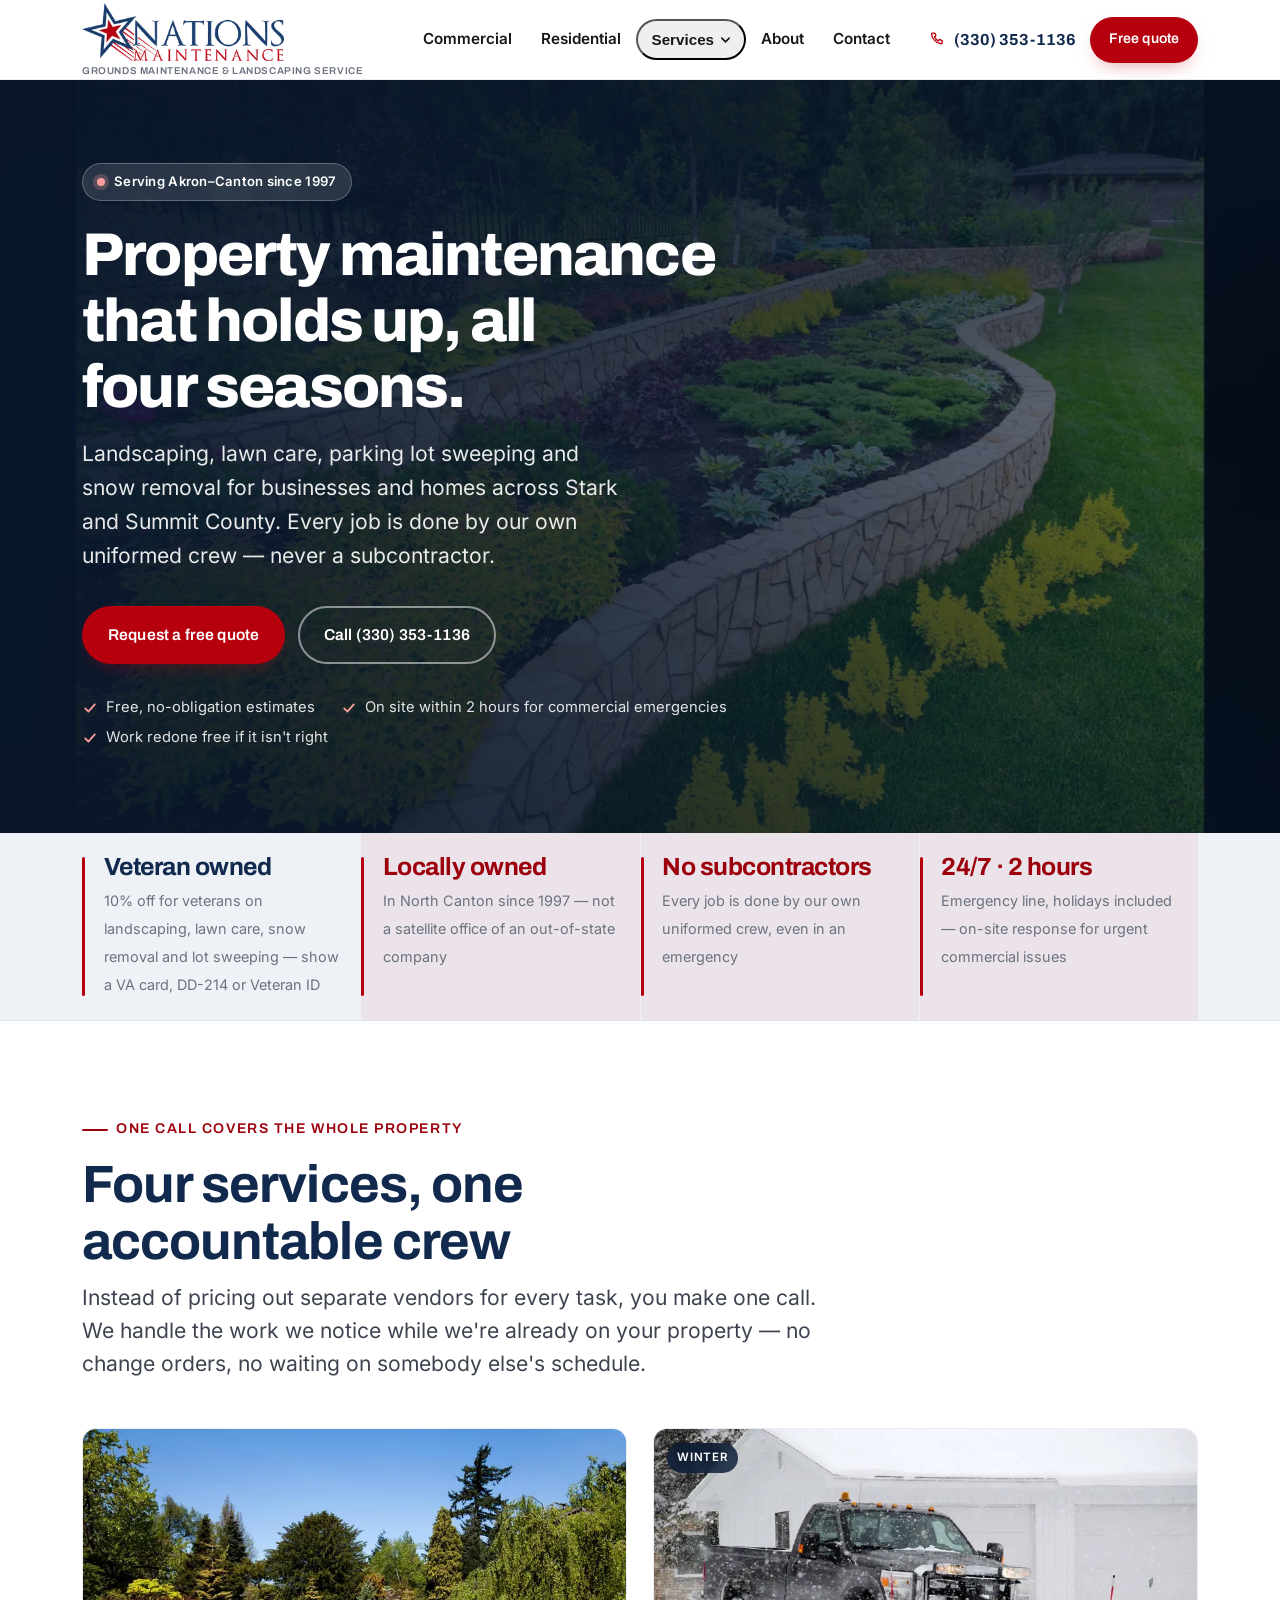
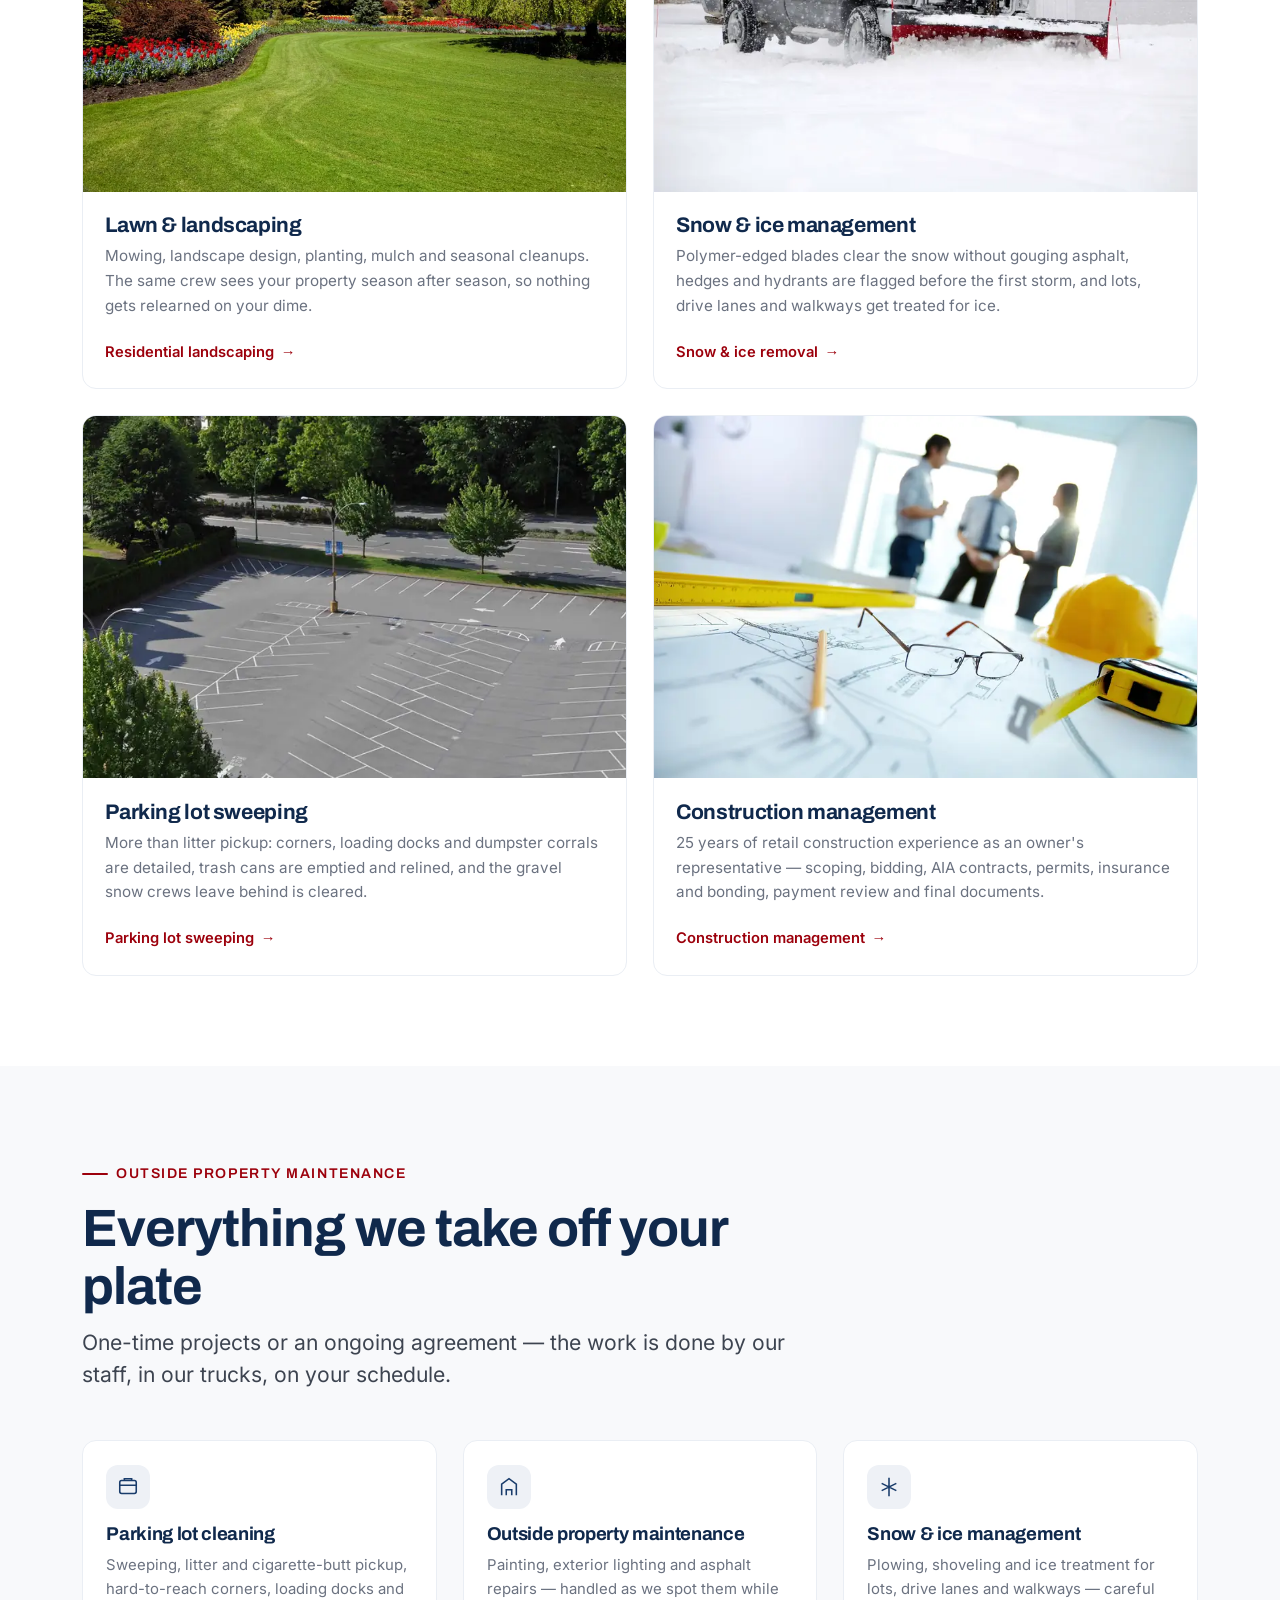
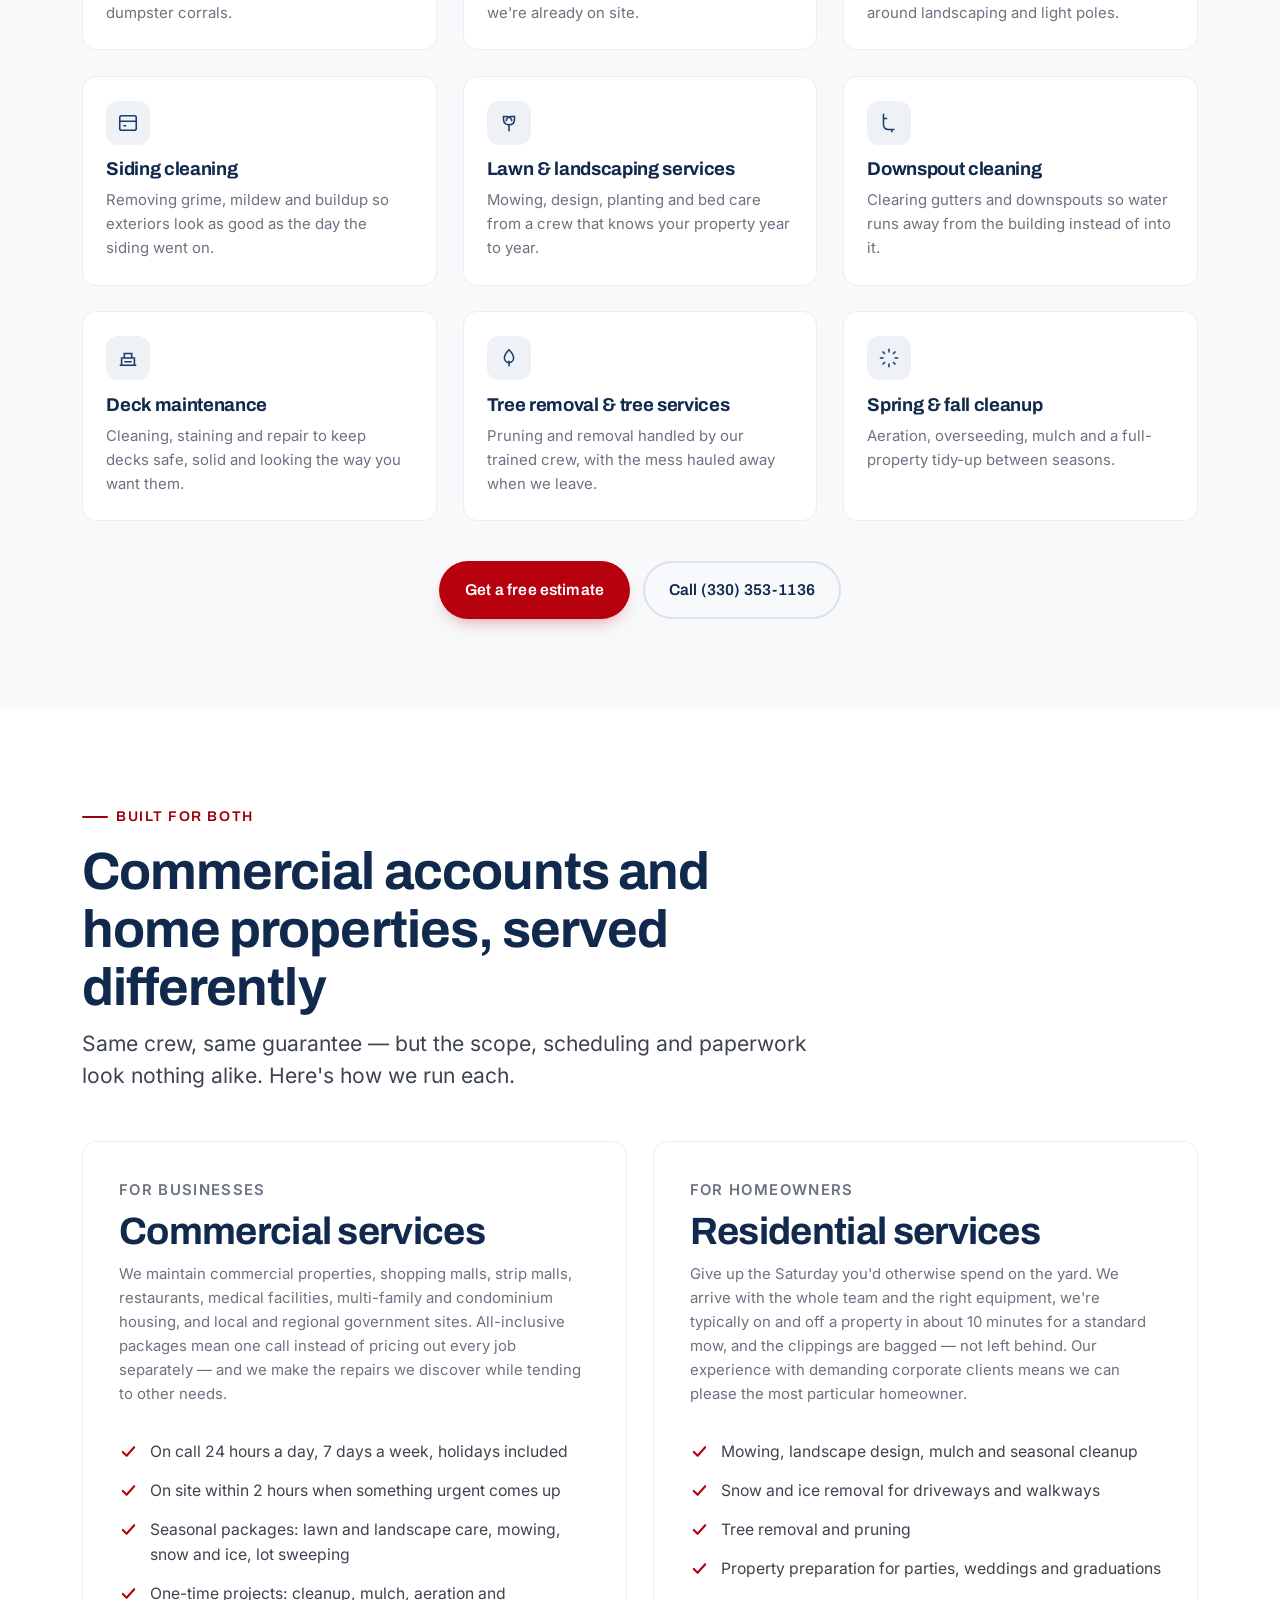
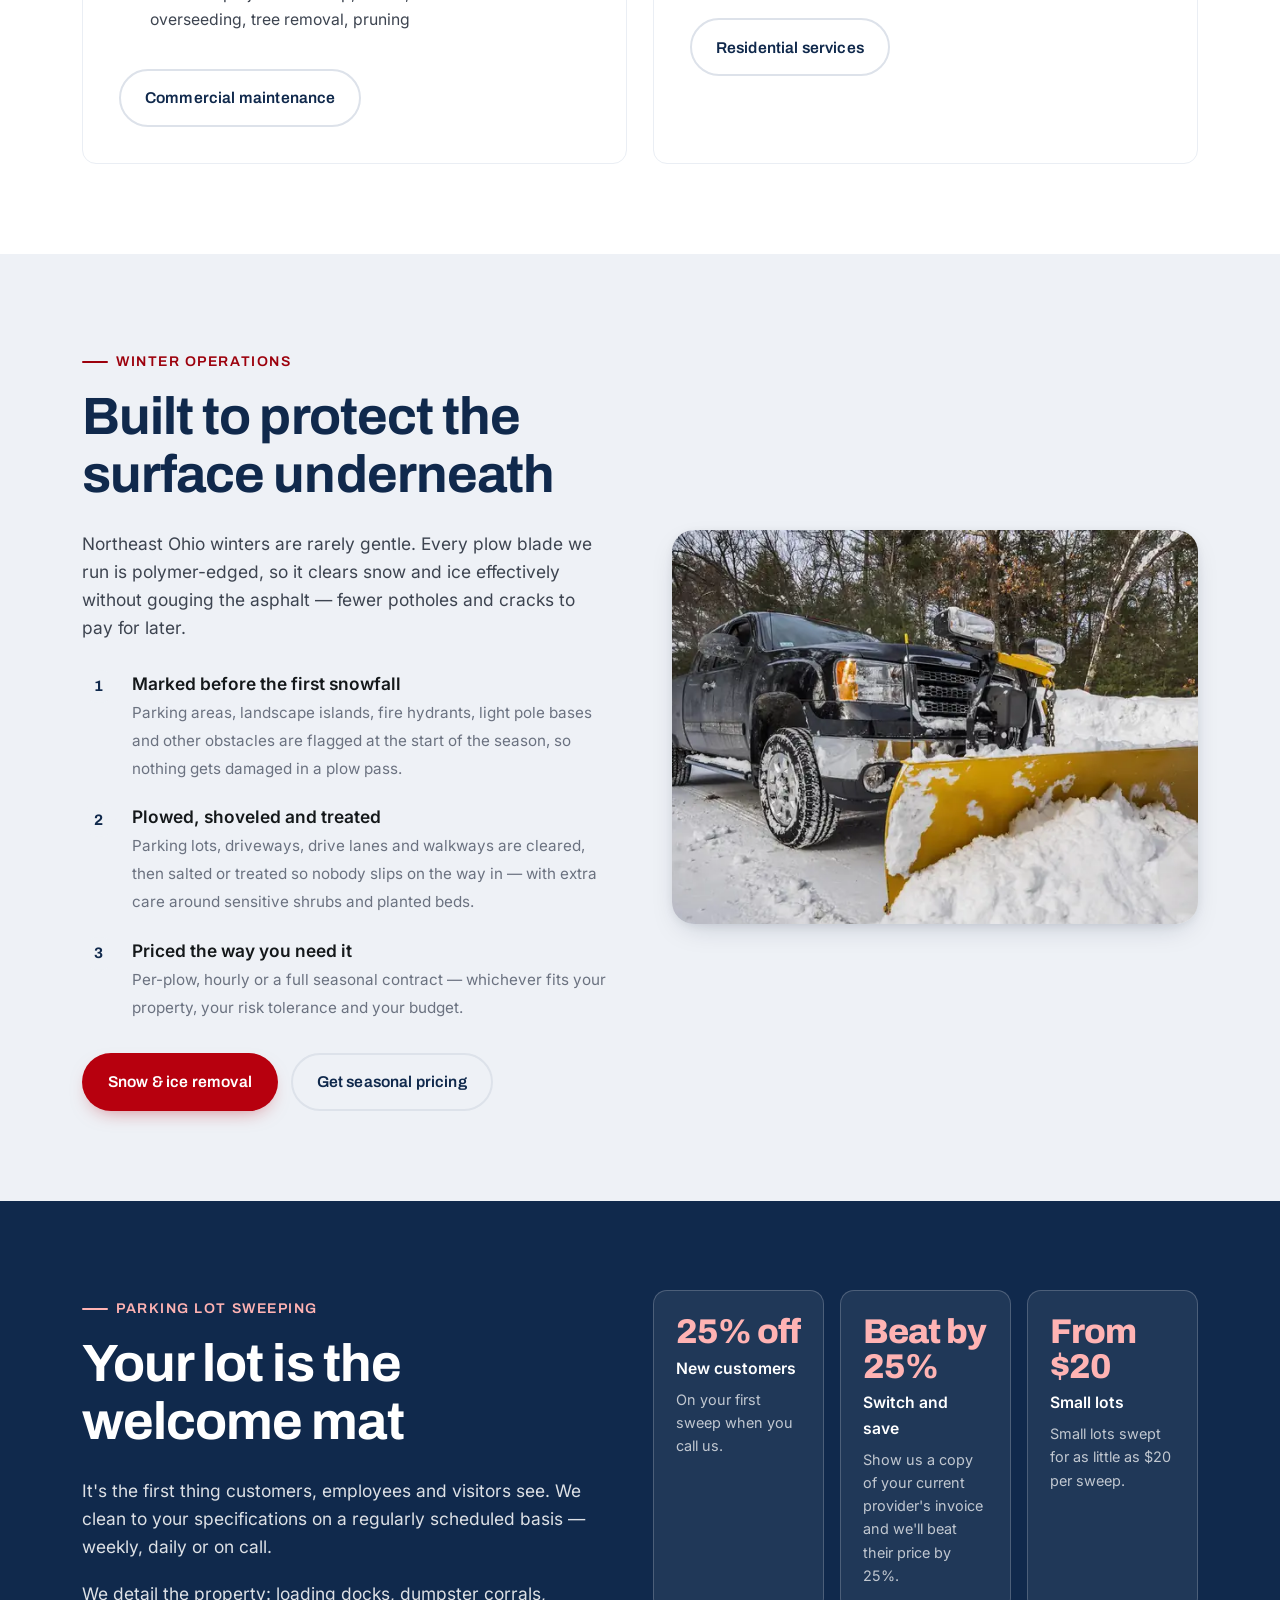
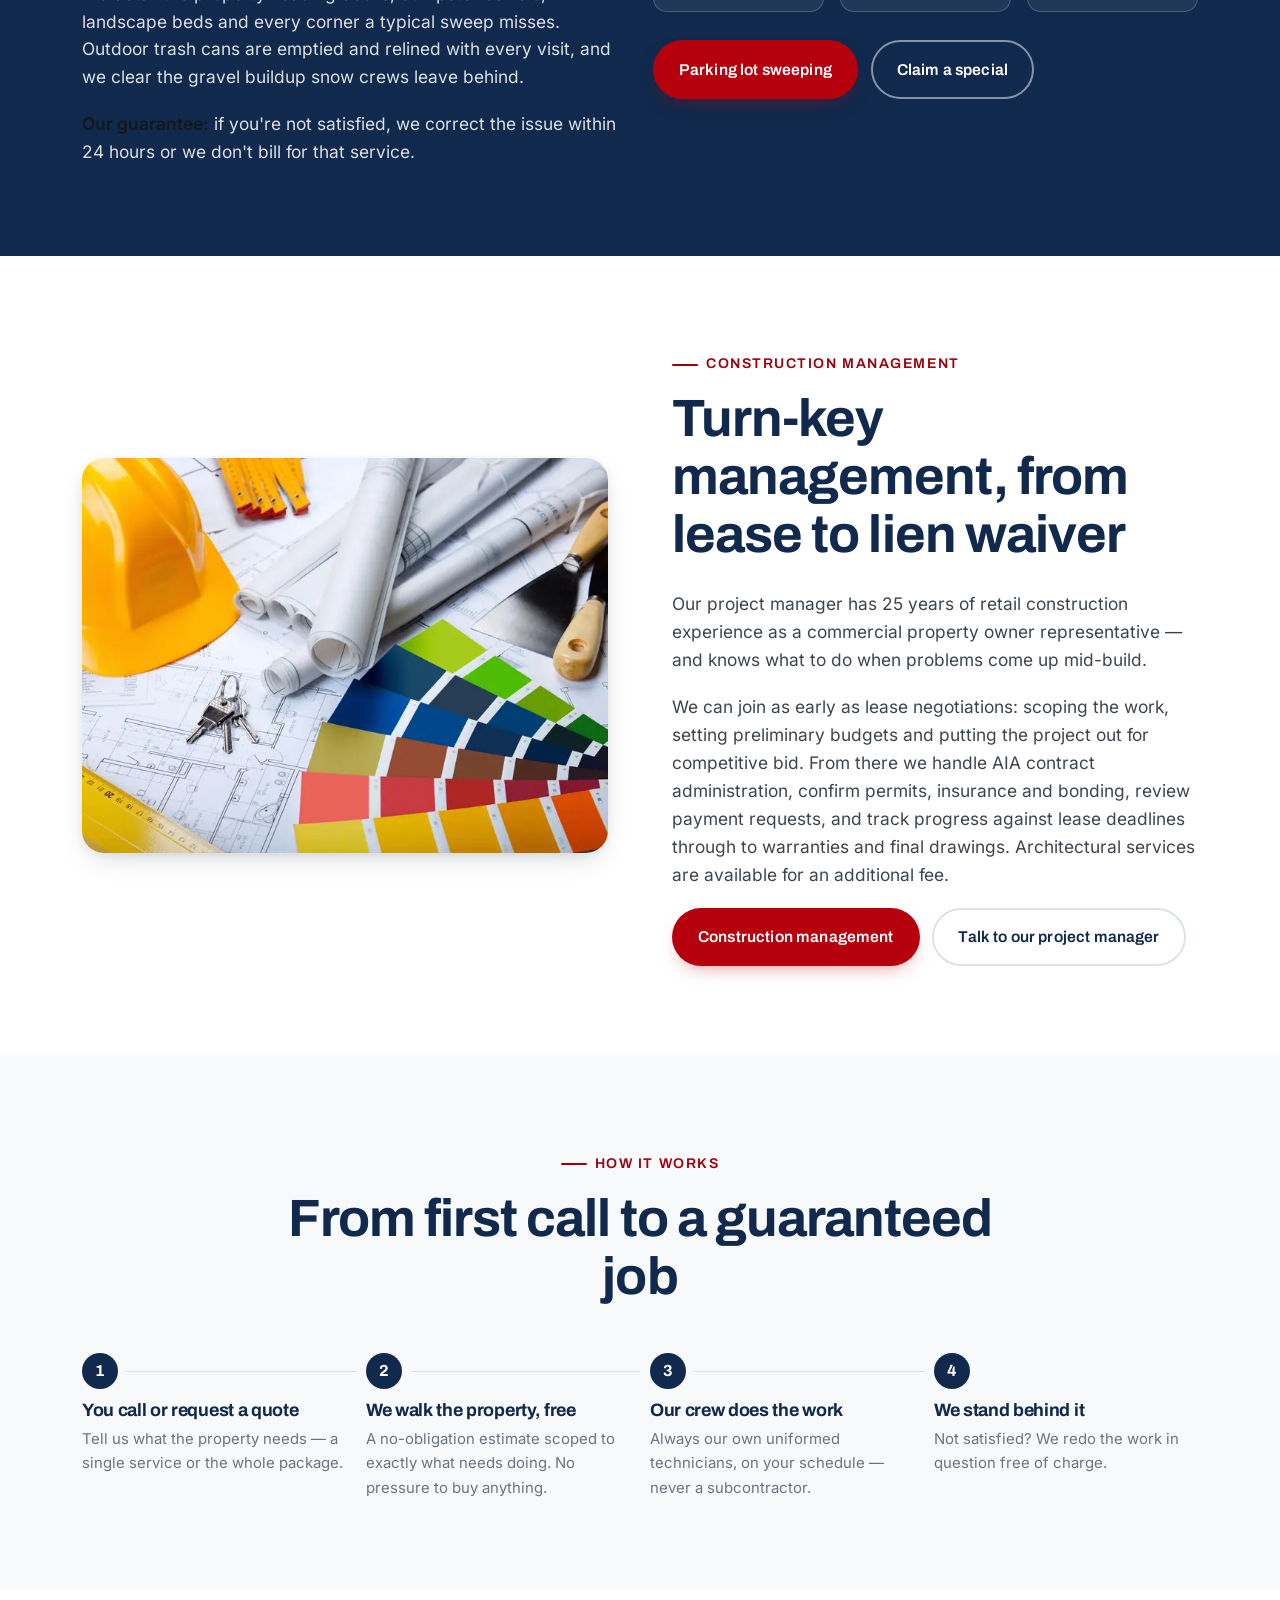
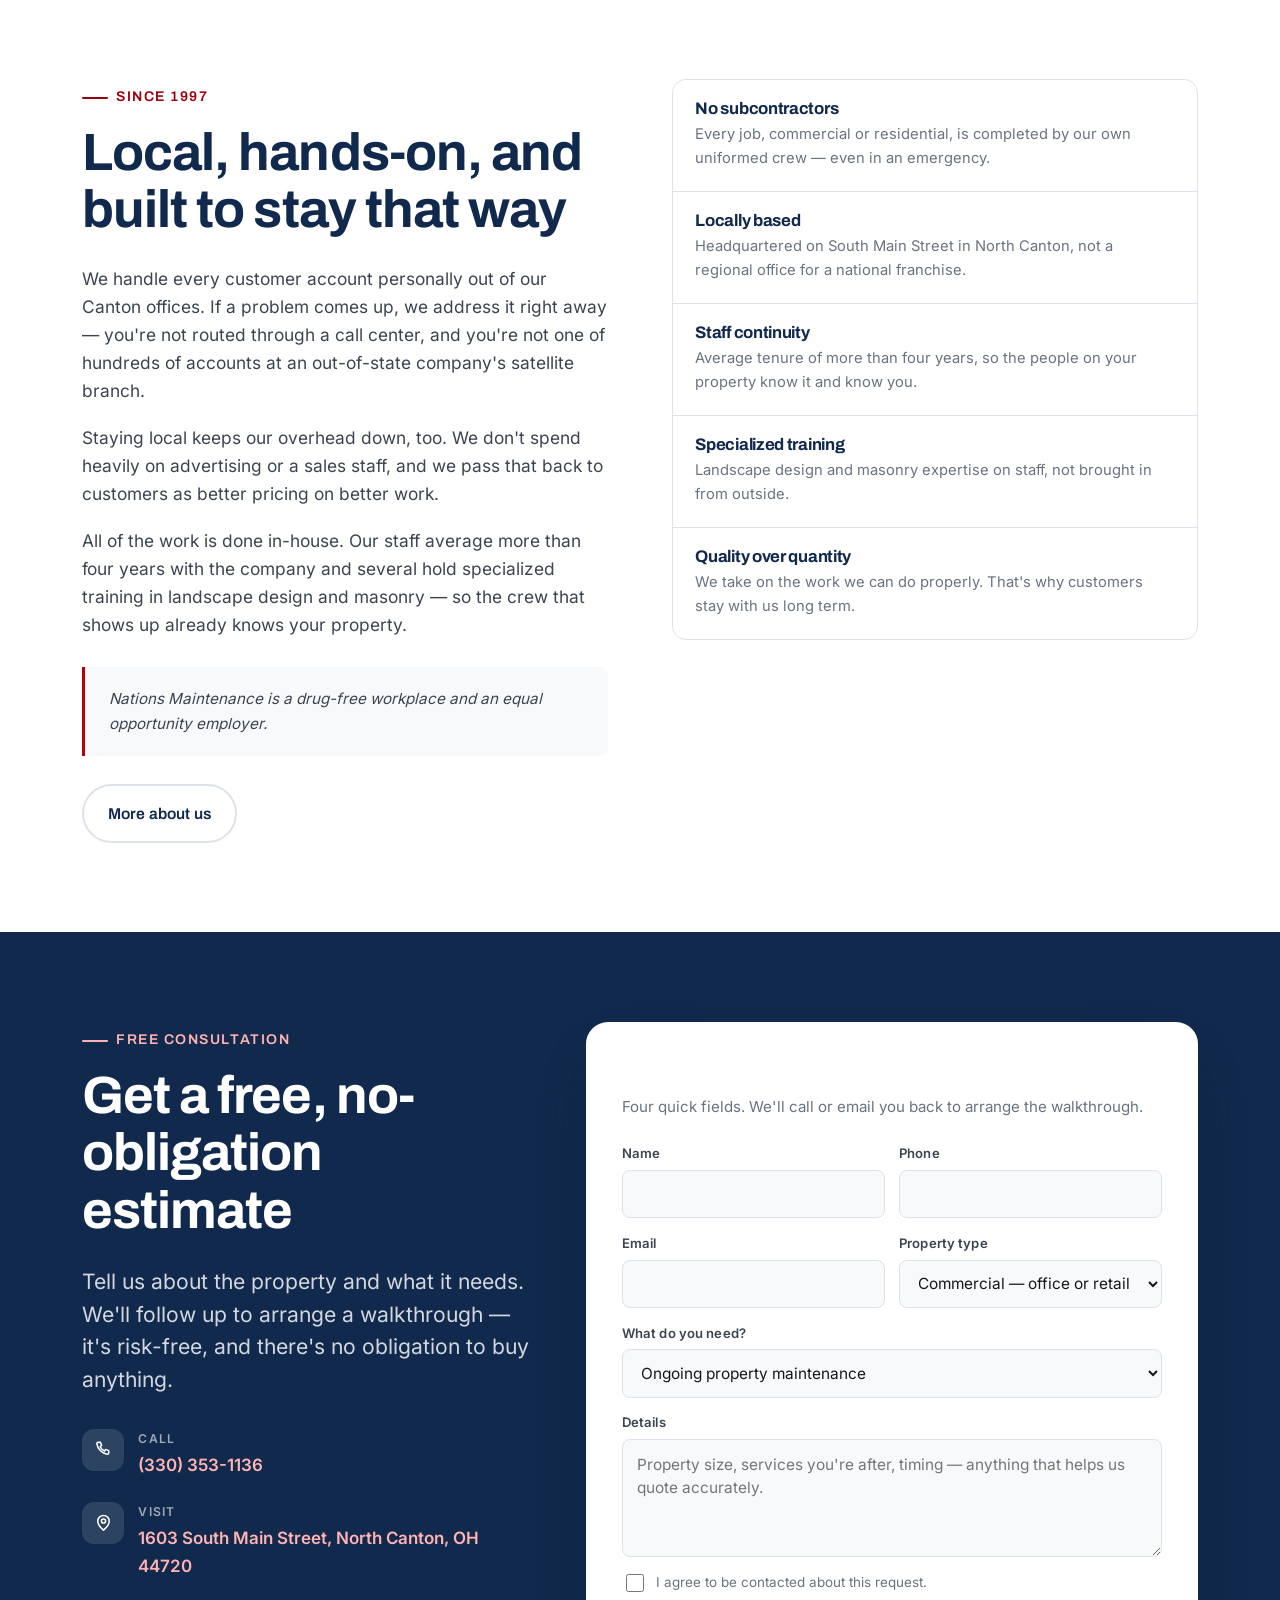
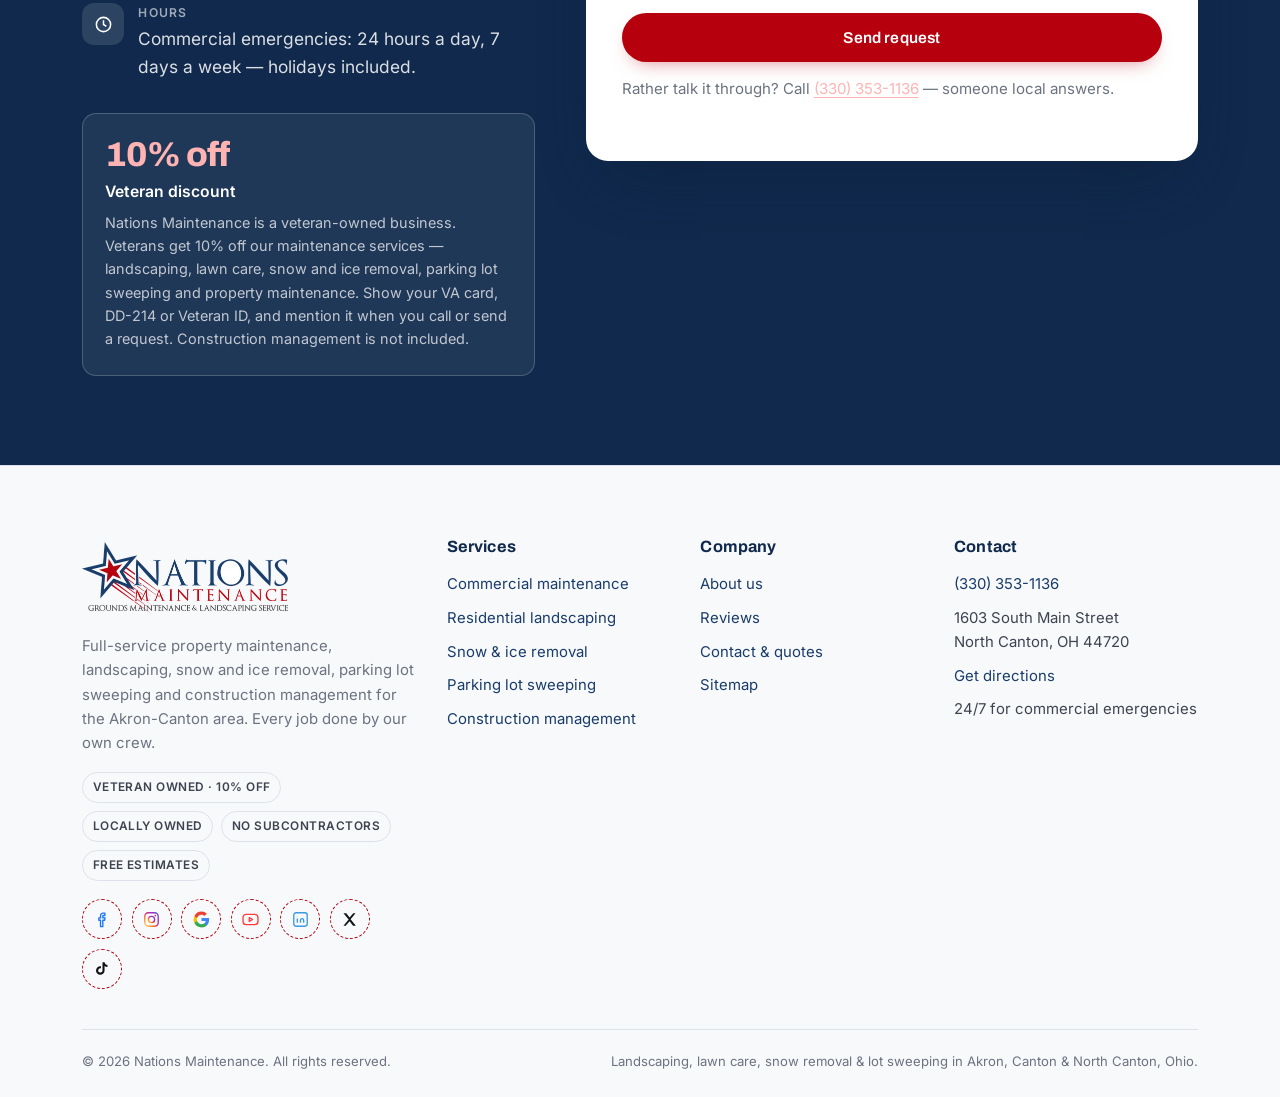
==== commit 64a9c565: "Light footer so the logo shows its true navy/red colours" ====
--- a/index.html
+++ b/index.html
@@ -22,7 +22,7 @@
 <link rel="apple-touch-icon" href="/apple-touch-icon.png">
 <link rel="preload" as="font" type="font/woff2" href="/assets/fonts/inter-400-latin.woff2" crossorigin>
 <link rel="preload" as="font" type="font/woff2" href="/assets/fonts/archivo-700-latin.woff2" crossorigin>
-<link rel="stylesheet" href="/assets/css/styles.css?v=7">
+<link rel="stylesheet" href="/assets/css/styles.css?v=8">
 <!--
   Search engine ownership checks. Paste your token into the matching tag, then delete
   the comment markers around that one line:
@@ -649,8 +649,8 @@
       <div>
         <a class="brand" href="/" aria-label="Nations Maintenance — home">
           <picture>
-            <source type="image/webp" srcset="/assets/img/logo-light.webp">
-            <img class="brand__logo" src="/assets/img/logo-light.png" alt="Nations Maintenance — grounds maintenance and landscaping service" width="365" height="128" loading="lazy" decoding="async">
+            <source type="image/webp" srcset="/assets/img/logo.webp">
+            <img class="brand__logo" src="/assets/img/logo.png" alt="Nations Maintenance — grounds maintenance and landscaping service" width="411" height="144" loading="lazy" decoding="async">
           </picture>
         </a>
         <p class="mt-5">Full-service property maintenance, landscaping, snow and ice removal, parking lot sweeping and construction management for the Akron-Canton area. Every job done by our own crew.</p>
@@ -709,6 +709,6 @@
   <a class="btn" href="/contact/">Free quote</a>
 </div>
 
-<script src="/assets/js/main.js?v=7" defer></script>
+<script src="/assets/js/main.js?v=8" defer></script>
 </body>
 </html>
--- a/assets/css/styles.css
+++ b/assets/css/styles.css
@@ -172,7 +172,7 @@
   white-space:nowrap;color:var(--ink-mute);line-height:1;
 }
 .site-footer .brand__logo{height:72px}
-.site-footer .brand__tag{color:rgba(255,255,255,.55)}
+.site-footer .brand__tag{color:var(--ink-mute)}
 
 .nav{display:flex;align-items:center;gap:.2rem}
 .nav__list{display:flex;align-items:center;gap:.1rem;list-style:none;margin:0;padding:0}
@@ -522,17 +522,17 @@
 .cta-band p{color:rgba(255,255,255,.85);margin:0;max-width:46ch}
 
 /* ---------- footer ---------- */
-.site-footer{background:var(--navy-900);color:rgba(255,255,255,.7);padding-block:clamp(3rem,6vw,4.5rem) 1.5rem;font-size:.93rem}
+.site-footer{background:var(--slate-050);border-top:1px solid var(--slate-line);color:var(--ink-soft);padding-block:clamp(3rem,6vw,4.5rem) 1.5rem;font-size:.93rem}
 .footer-grid{display:grid;grid-template-columns:1.5fr 1fr 1fr 1.1fr;gap:2.5rem 2rem}
-.site-footer h2,.site-footer h3{color:#fff;font-size:1.02rem;letter-spacing:.01em;margin-bottom:1rem}
-.site-footer p{color:rgba(255,255,255,.66)}
+.site-footer h2,.site-footer h3{color:var(--navy-800);font-size:1.02rem;letter-spacing:.01em;margin-bottom:1rem}
+.site-footer p{color:var(--ink-mute)}
 .site-footer ul{list-style:none;margin:0;padding:0;display:grid;gap:.6rem}
 .site-footer li{margin:0}
-.site-footer a{color:rgba(255,255,255,.78);text-decoration:none}
-.site-footer a:hover{color:#ffb3b3;text-decoration:underline}
-.footer-note{border-top:1px solid rgba(255,255,255,.12);margin-top:2.5rem;padding-top:1.35rem;display:flex;justify-content:space-between;gap:1rem;flex-wrap:wrap;font-size:.82rem;color:rgba(255,255,255,.5)}
+.site-footer a{color:var(--navy-700);text-decoration:none}
+.site-footer a:hover{color:var(--red-600);text-decoration:underline}
+.footer-note{border-top:1px solid var(--slate-line);margin-top:2.5rem;padding-top:1.35rem;display:flex;justify-content:space-between;gap:1rem;flex-wrap:wrap;font-size:.82rem;color:var(--ink-mute)}
 .footer-badges{display:flex;flex-wrap:wrap;gap:.5rem;margin-top:1.1rem}
-.footer-badges span{font-size:.74rem;font-weight:600;letter-spacing:.04em;text-transform:uppercase;color:rgba(255,255,255,.7);border:1px solid rgba(255,255,255,.18);border-radius:999px;padding:.3rem .6rem}
+.footer-badges span{font-size:.74rem;font-weight:600;letter-spacing:.04em;text-transform:uppercase;color:var(--ink-soft);border:1px solid var(--slate-line);border-radius:999px;padding:.3rem .6rem}
 
 /* ---------- social links (built in main.js — see SOCIALS there) ----------
    Each one is a stacked item: the ringed glyph, with a label underneath.
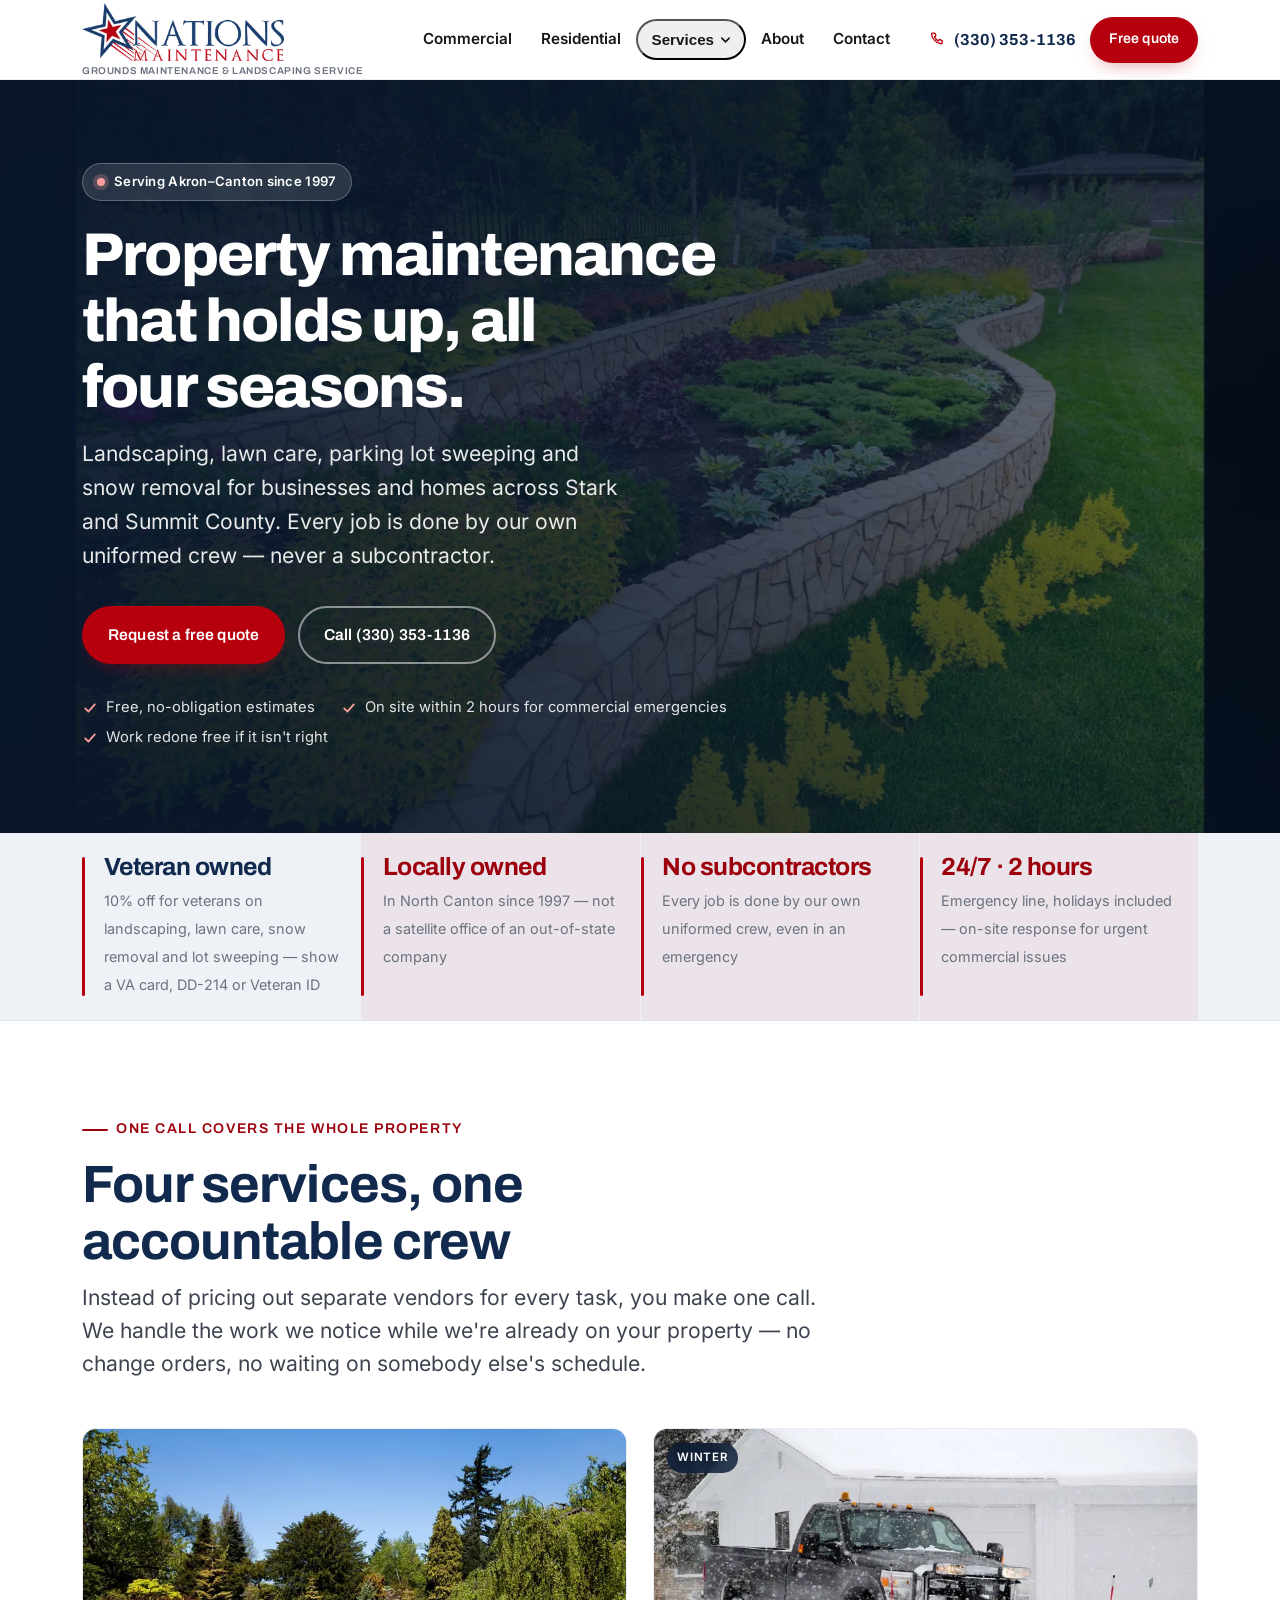
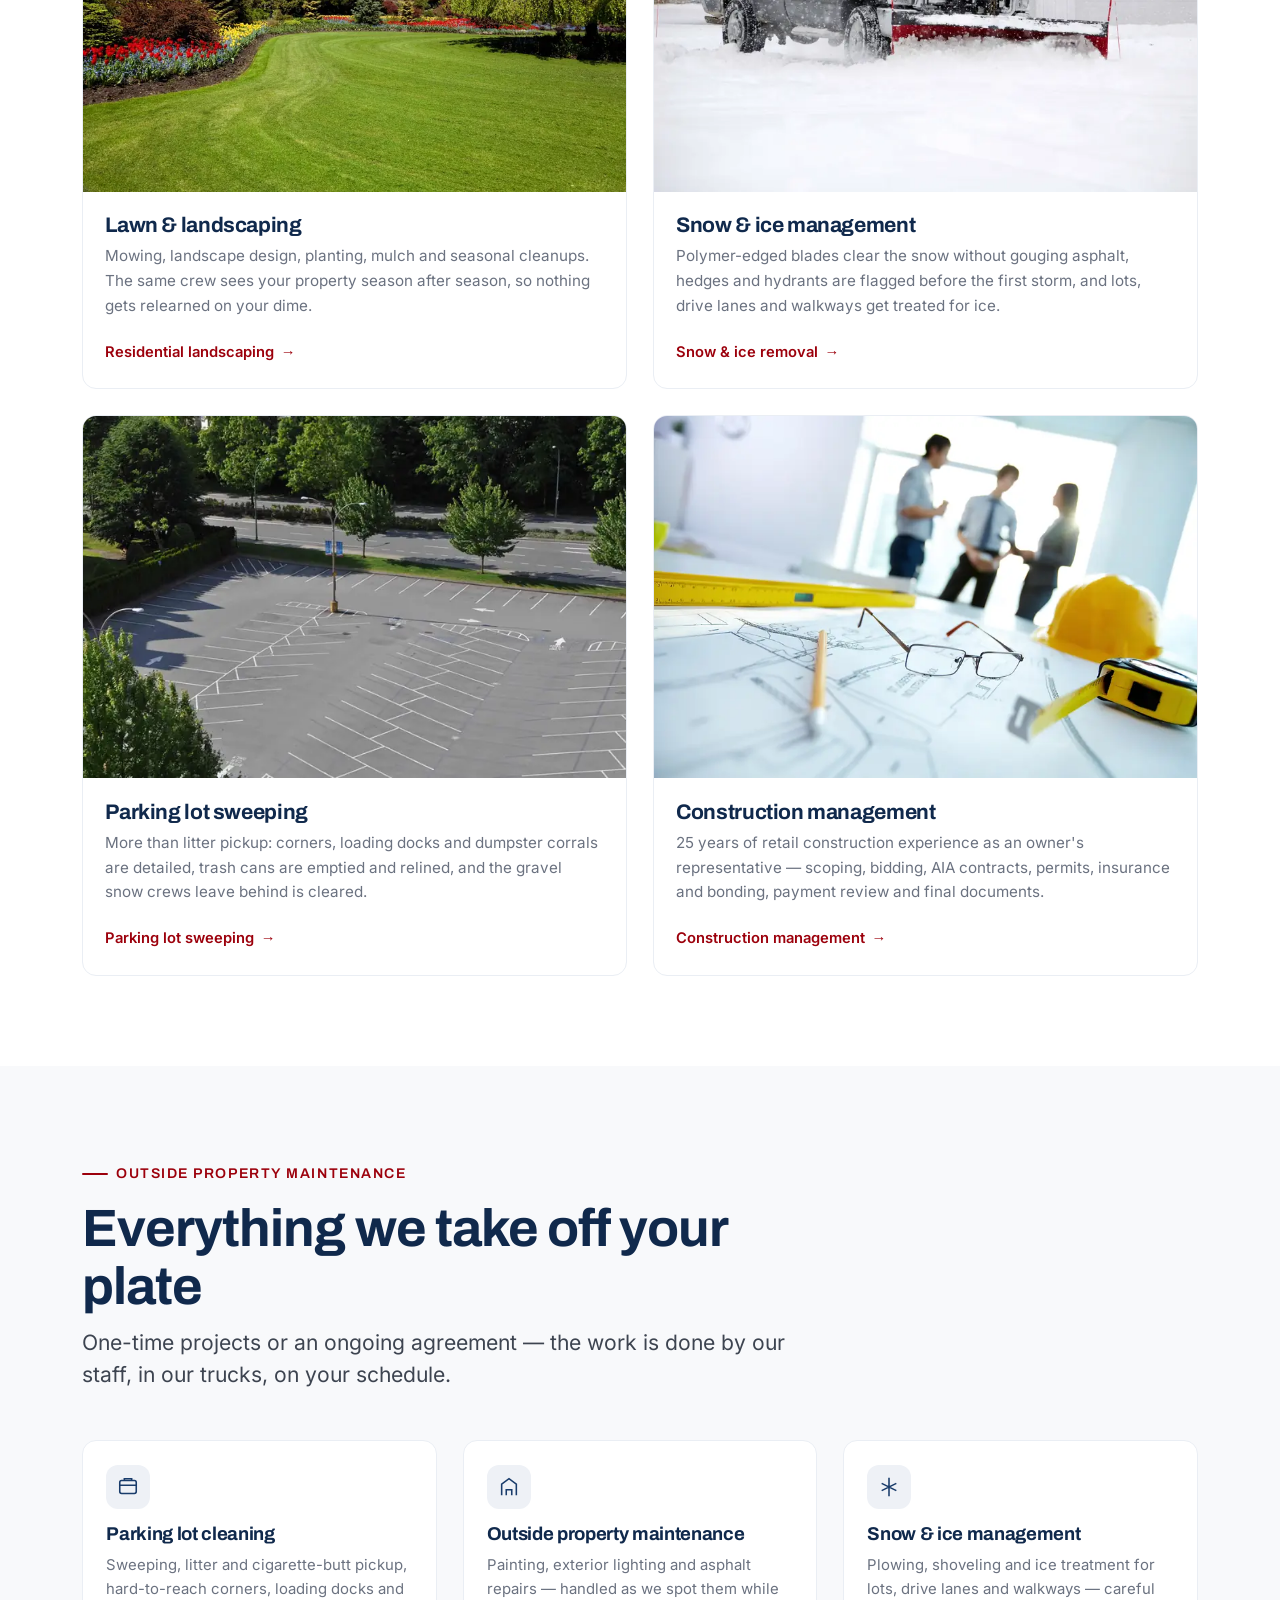
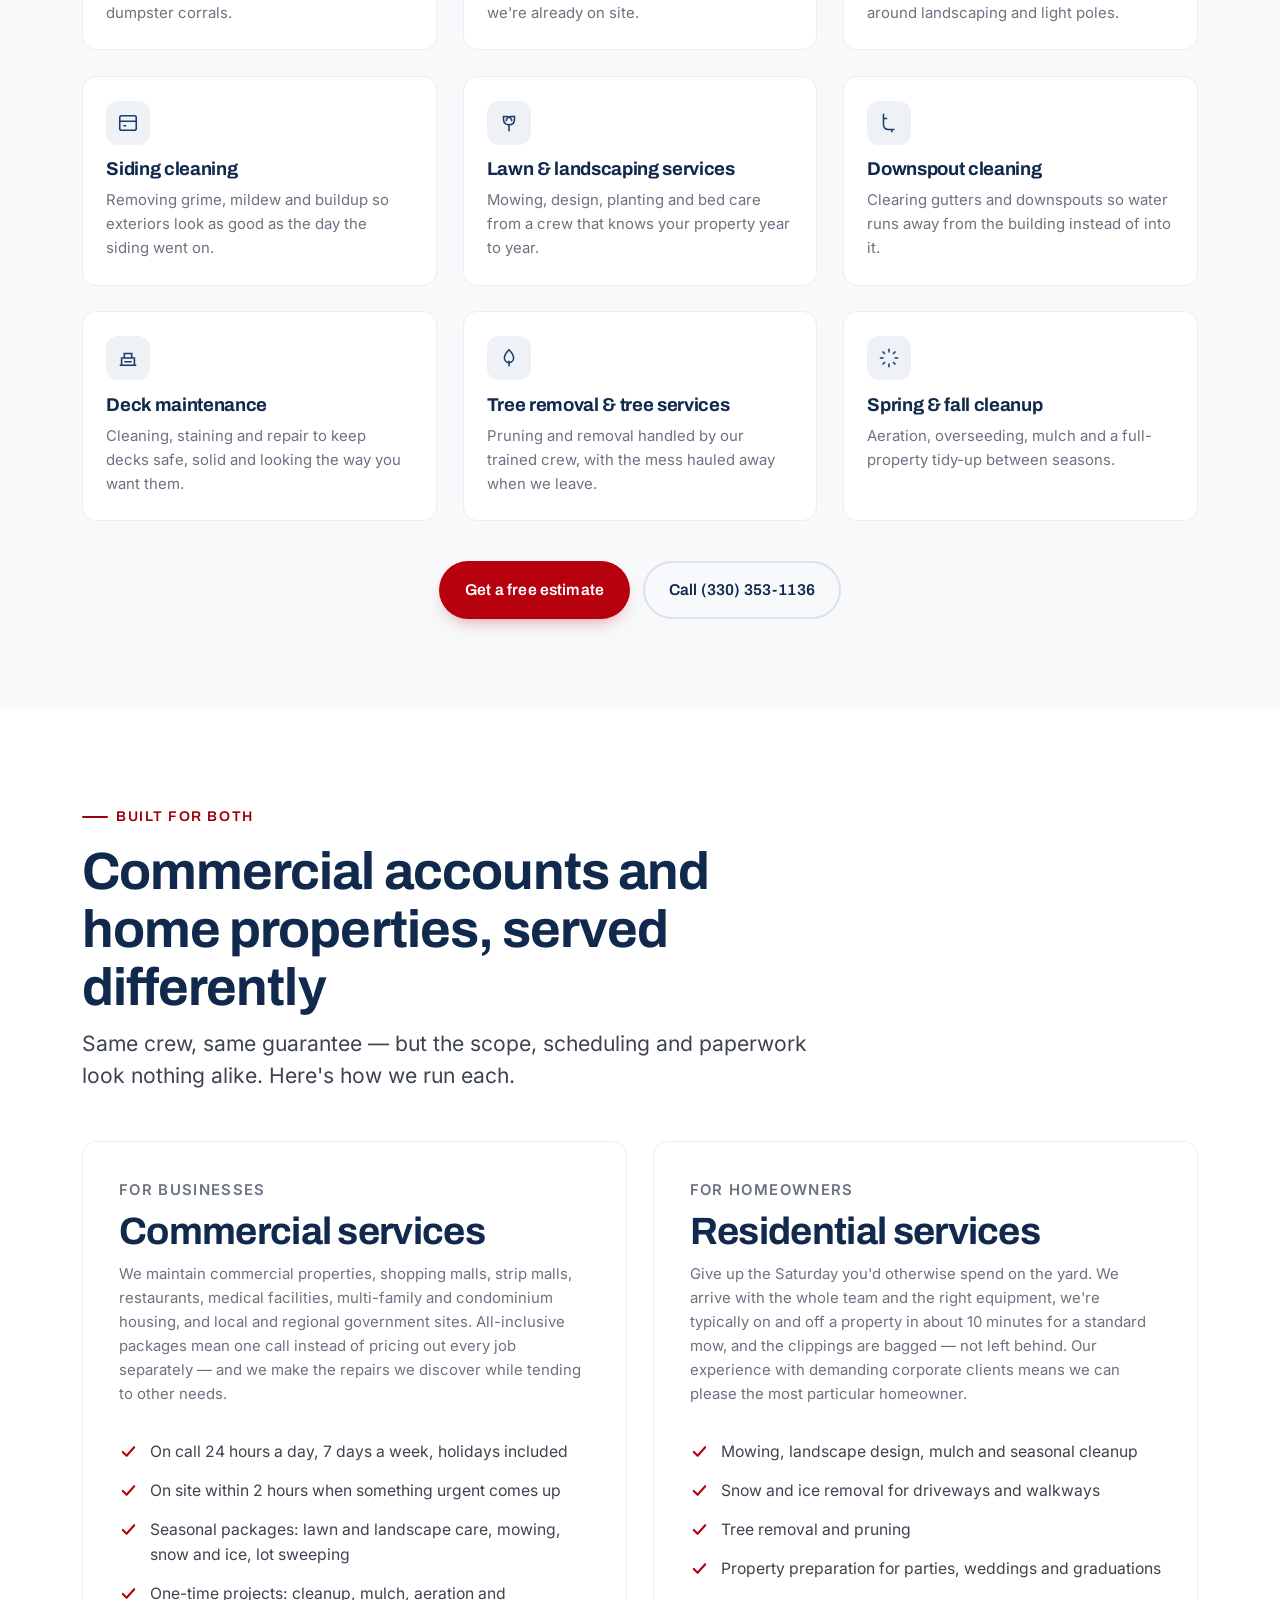
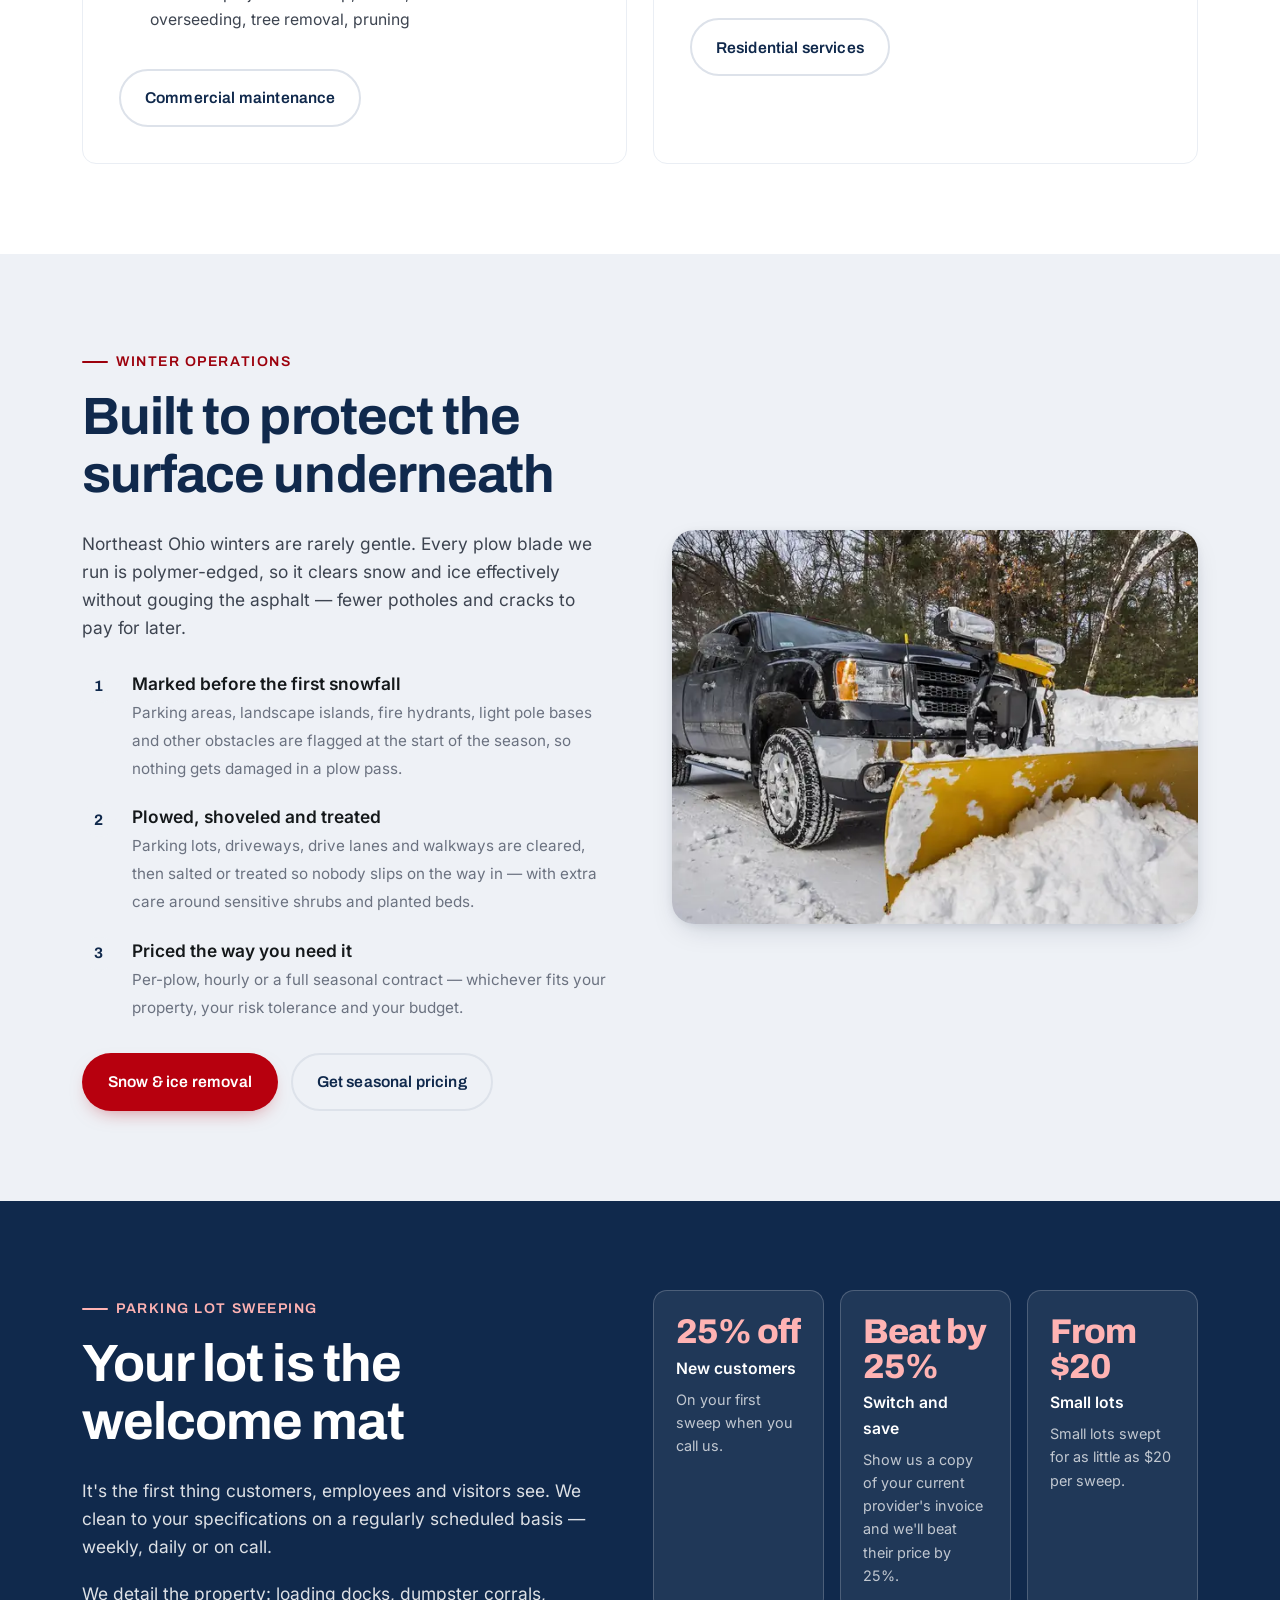
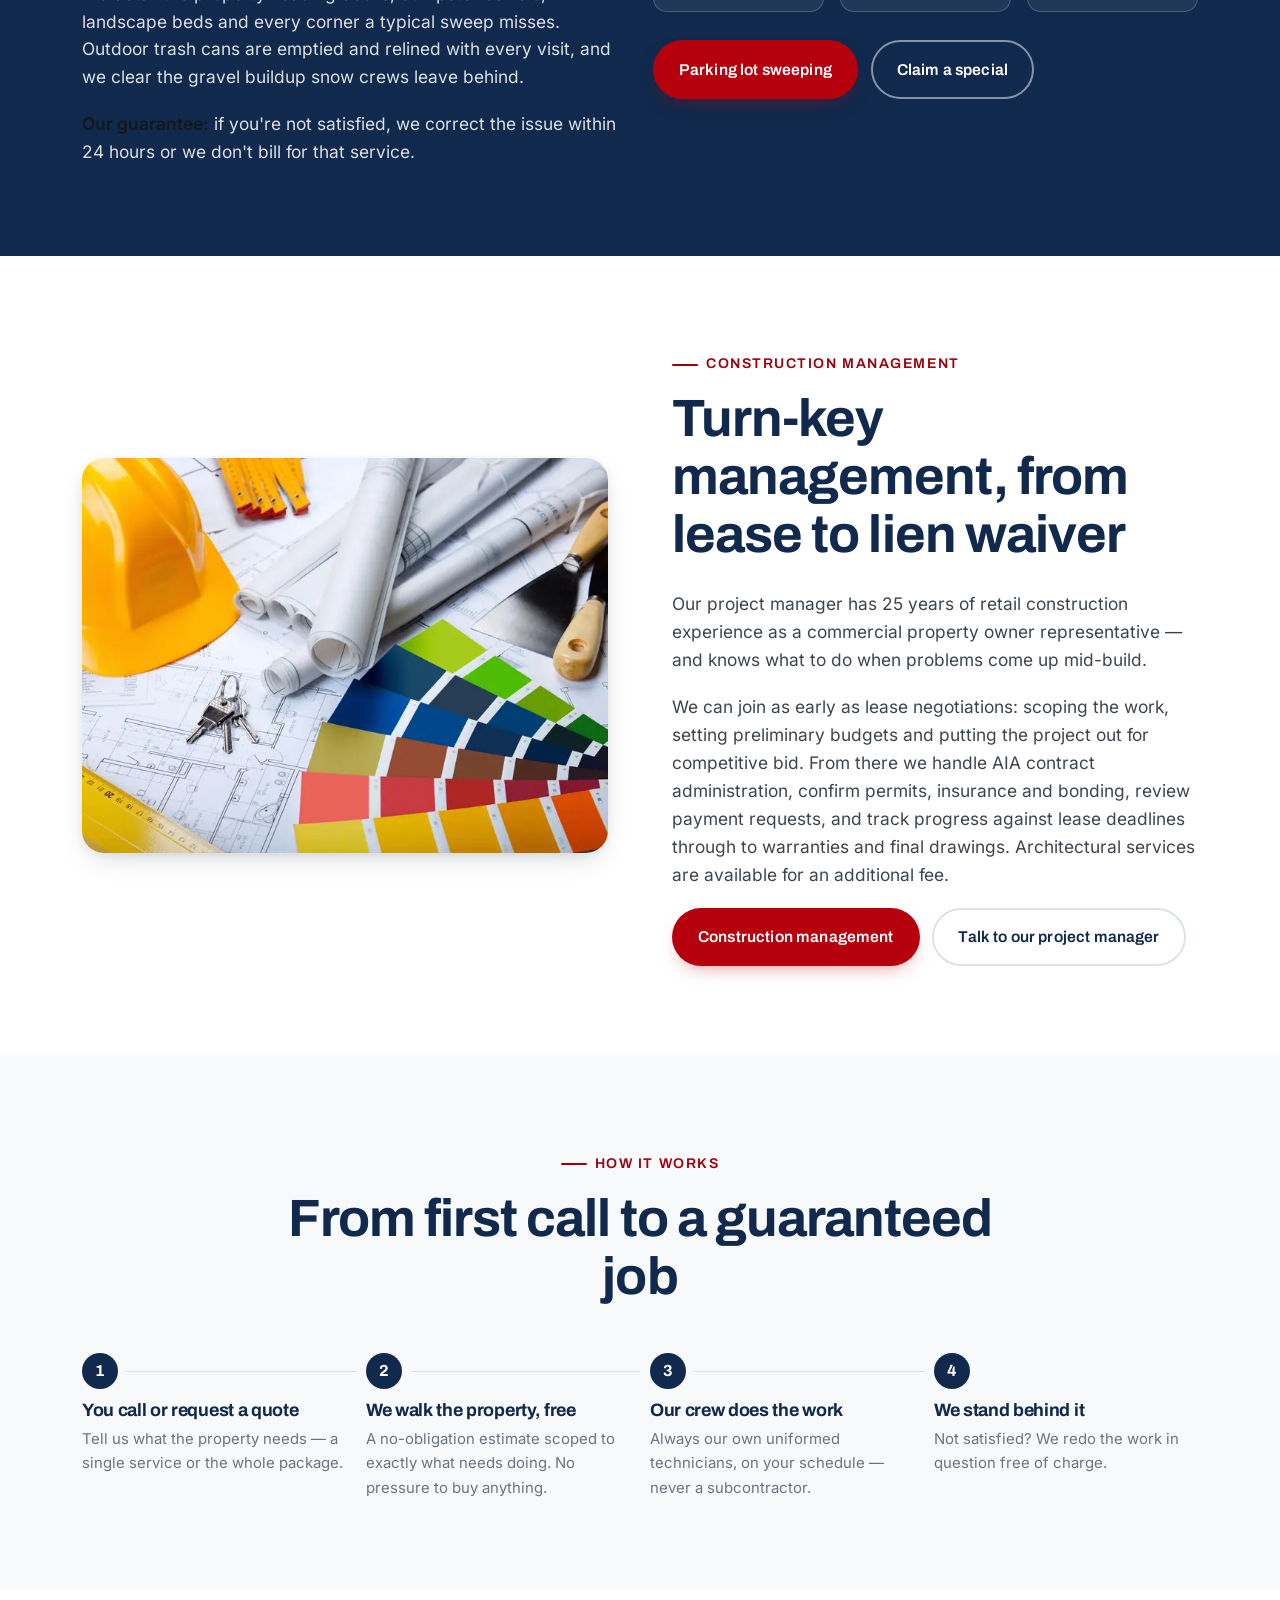
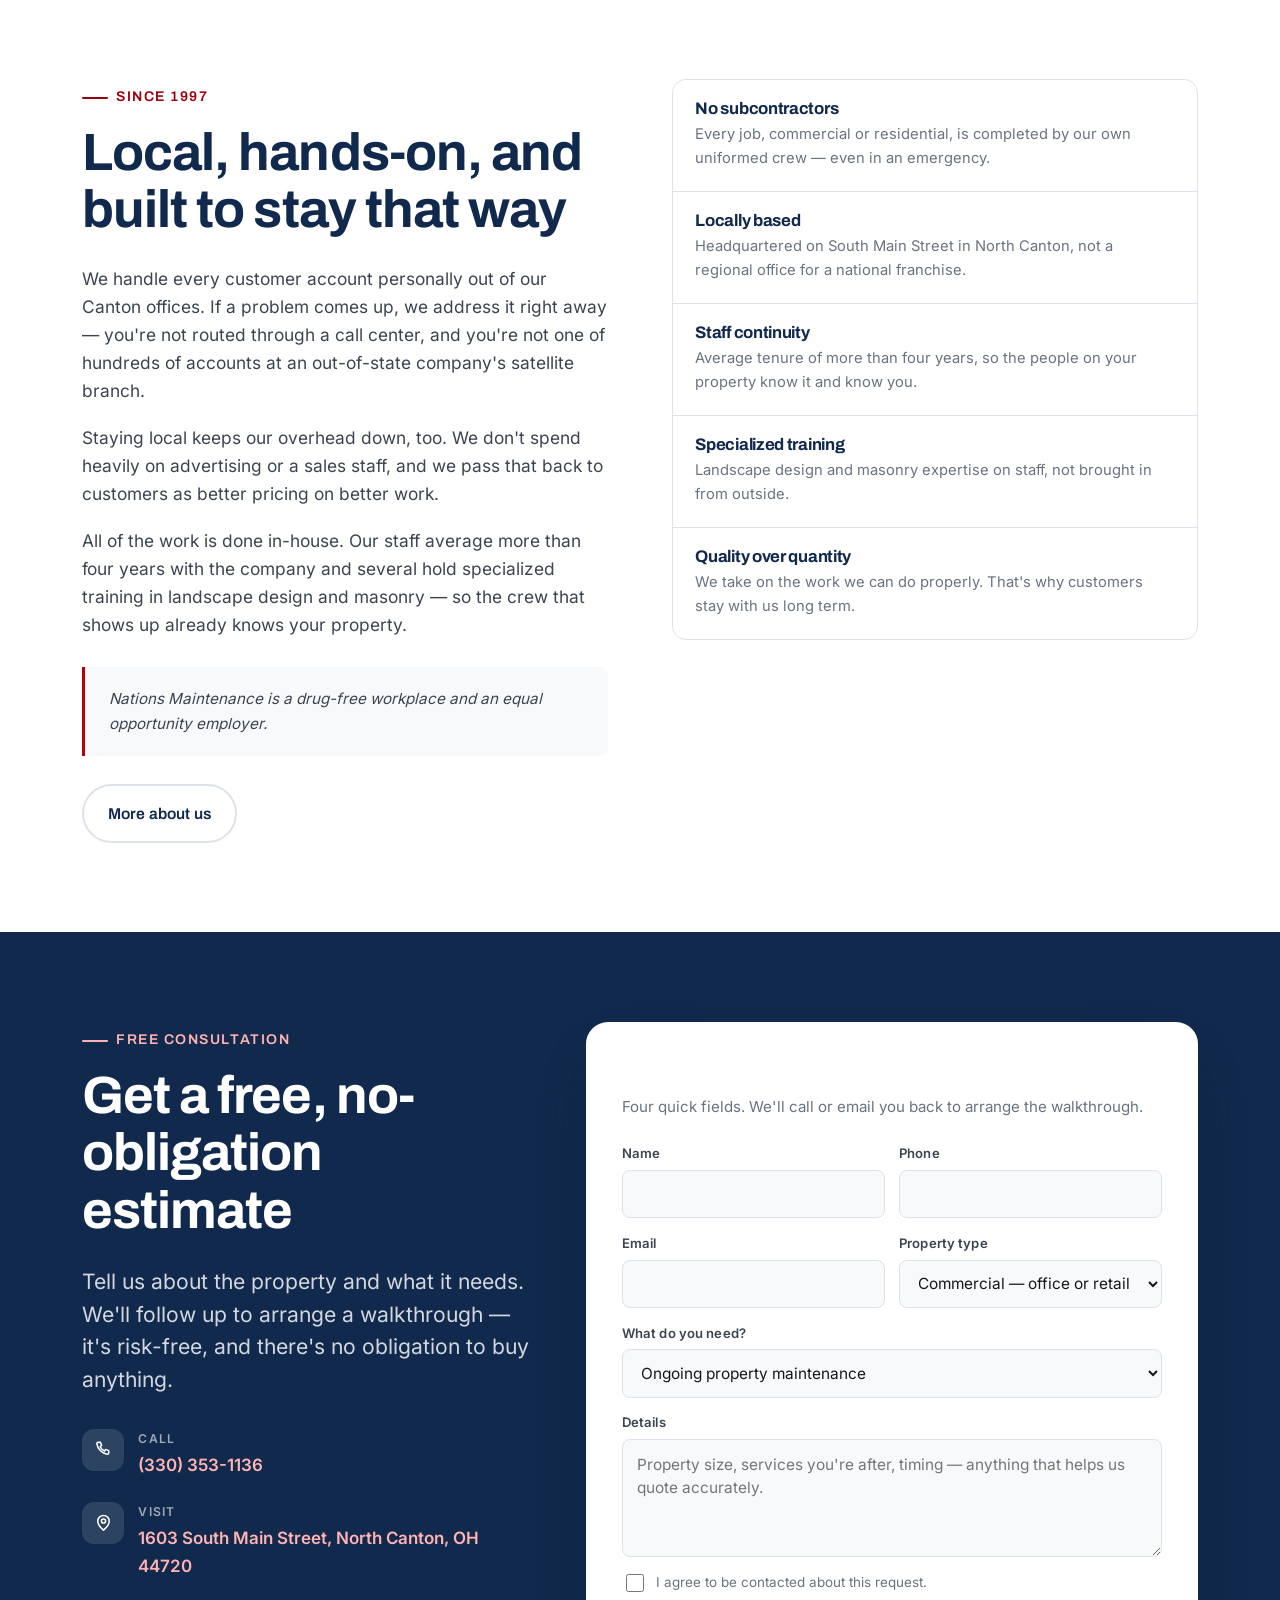
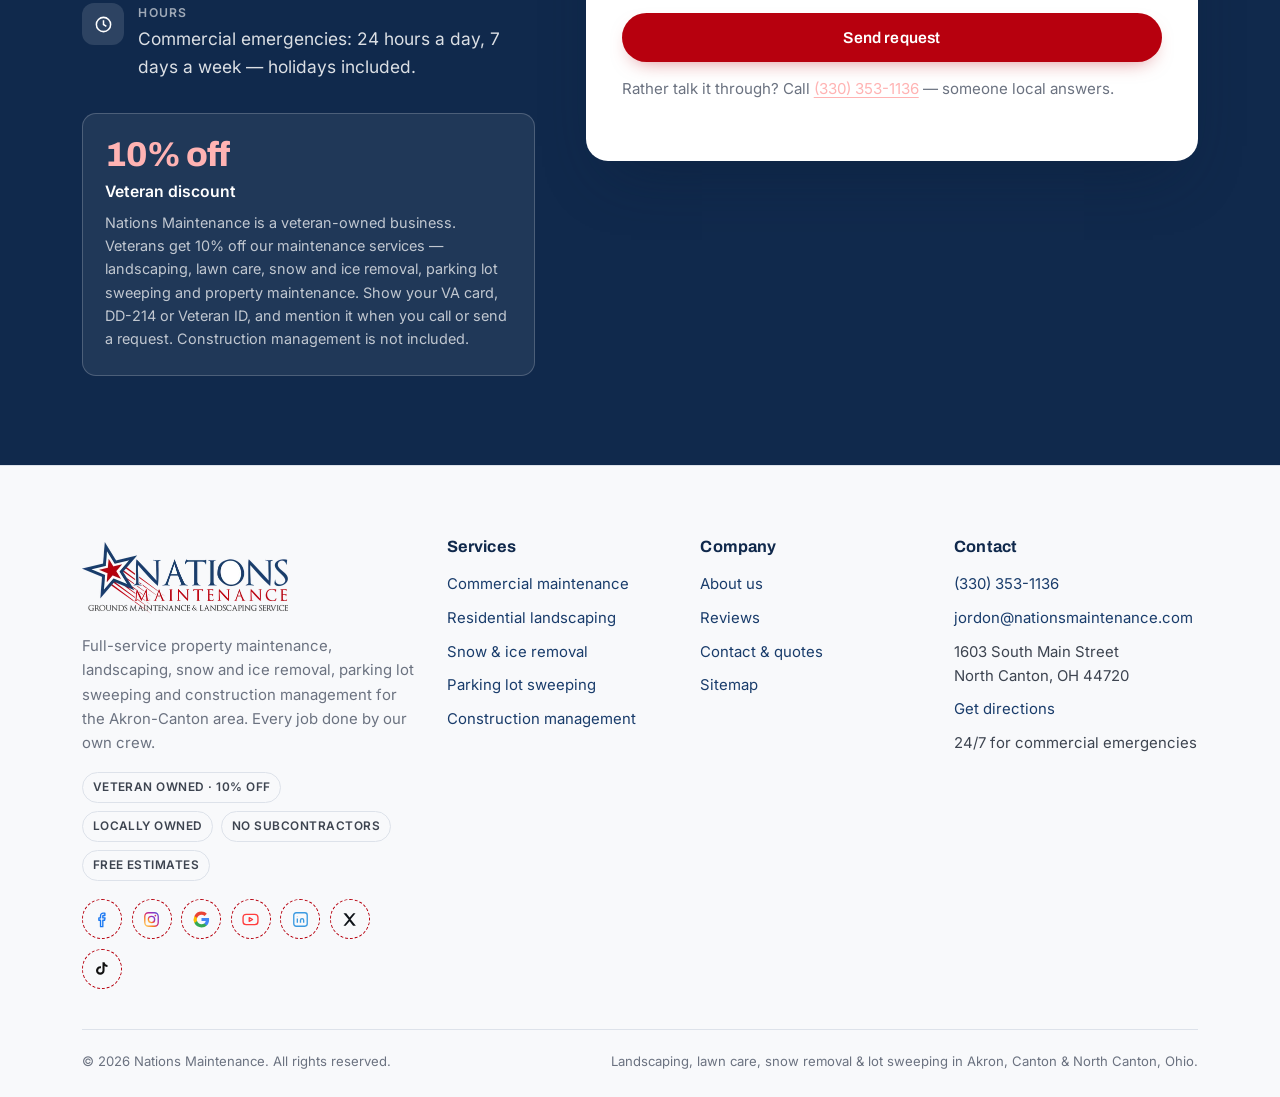
==== commit 5be81d53: "Wire the quote form to jordon@nationsmaintenance.com with mail-client fallback" ====
--- a/index.html
+++ b/index.html
@@ -22,7 +22,7 @@
 <link rel="apple-touch-icon" href="/apple-touch-icon.png">
 <link rel="preload" as="font" type="font/woff2" href="/assets/fonts/inter-400-latin.woff2" crossorigin>
 <link rel="preload" as="font" type="font/woff2" href="/assets/fonts/archivo-700-latin.woff2" crossorigin>
-<link rel="stylesheet" href="/assets/css/styles.css?v=8">
+<link rel="stylesheet" href="/assets/css/styles.css?v=9">
 <!--
   Search engine ownership checks. Paste your token into the matching tag, then delete
   the comment markers around that one line:
@@ -46,6 +46,7 @@
   "logo": "https://nationsmaintenance.com/assets/img/icon-512.png",
   "image": "https://nationsmaintenance.com/assets/img/hero-landscaping-akron-canton-1024.jpg",
   "telephone": "+1-330-353-1136",
+  "email": "jordon@nationsmaintenance.com",
   "foundingDate": "1997",
   "priceRange": "$$",
   "currenciesAccepted": "USD",
@@ -687,6 +688,7 @@
         <h2>Contact</h2>
         <ul>
           <li><a href="tel:+13303531136">(330) 353-1136</a></li>
+          <li><a href="mailto:jordon@nationsmaintenance.com">jordon@nationsmaintenance.com</a></li>
           <li>1603 South Main Street<br>North Canton, OH 44720</li>
           <li><a href="https://maps.google.com/?q=1603+South+Main+Street+North+Canton+OH+44720" target="_blank" rel="noopener">Get directions</a></li>
           <li>24/7 for commercial emergencies</li>
@@ -709,6 +711,6 @@
   <a class="btn" href="/contact/">Free quote</a>
 </div>
 
-<script src="/assets/js/main.js?v=8" defer></script>
+<script src="/assets/js/main.js?v=9" defer></script>
 </body>
 </html>
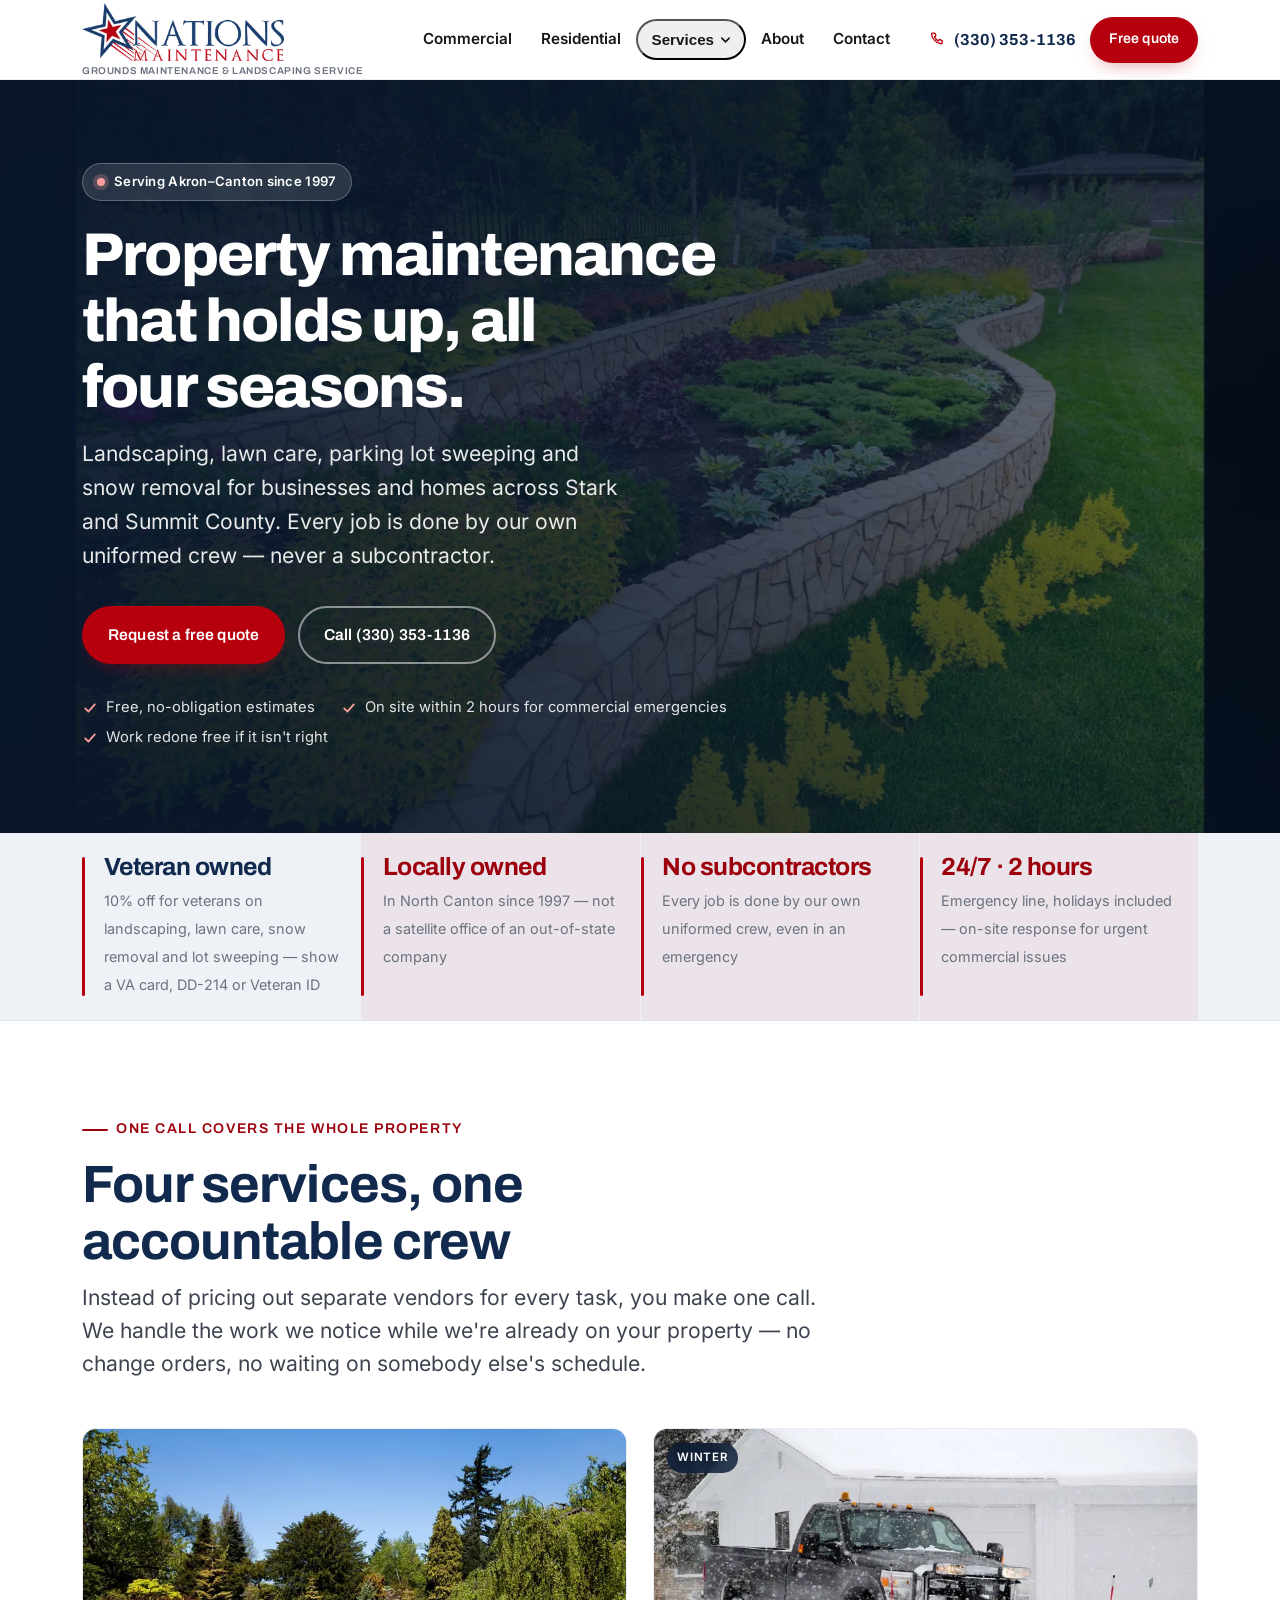
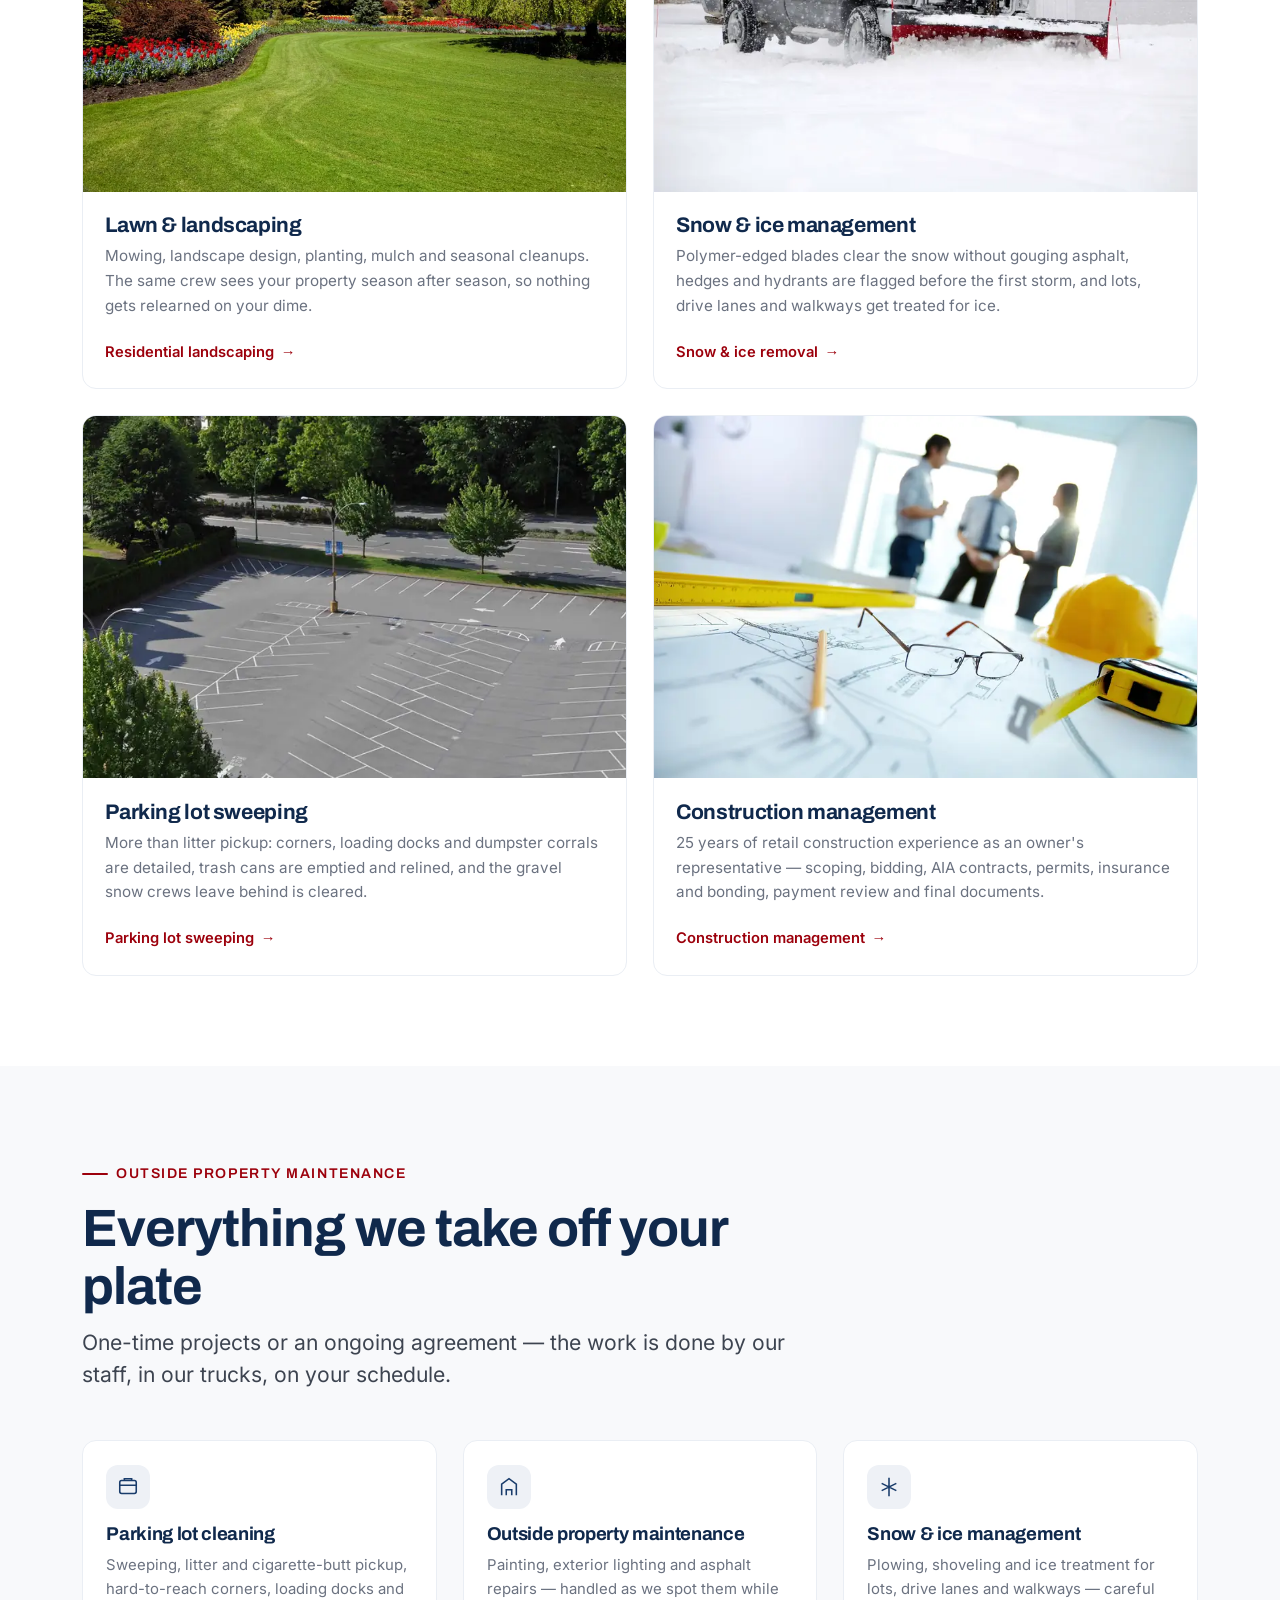
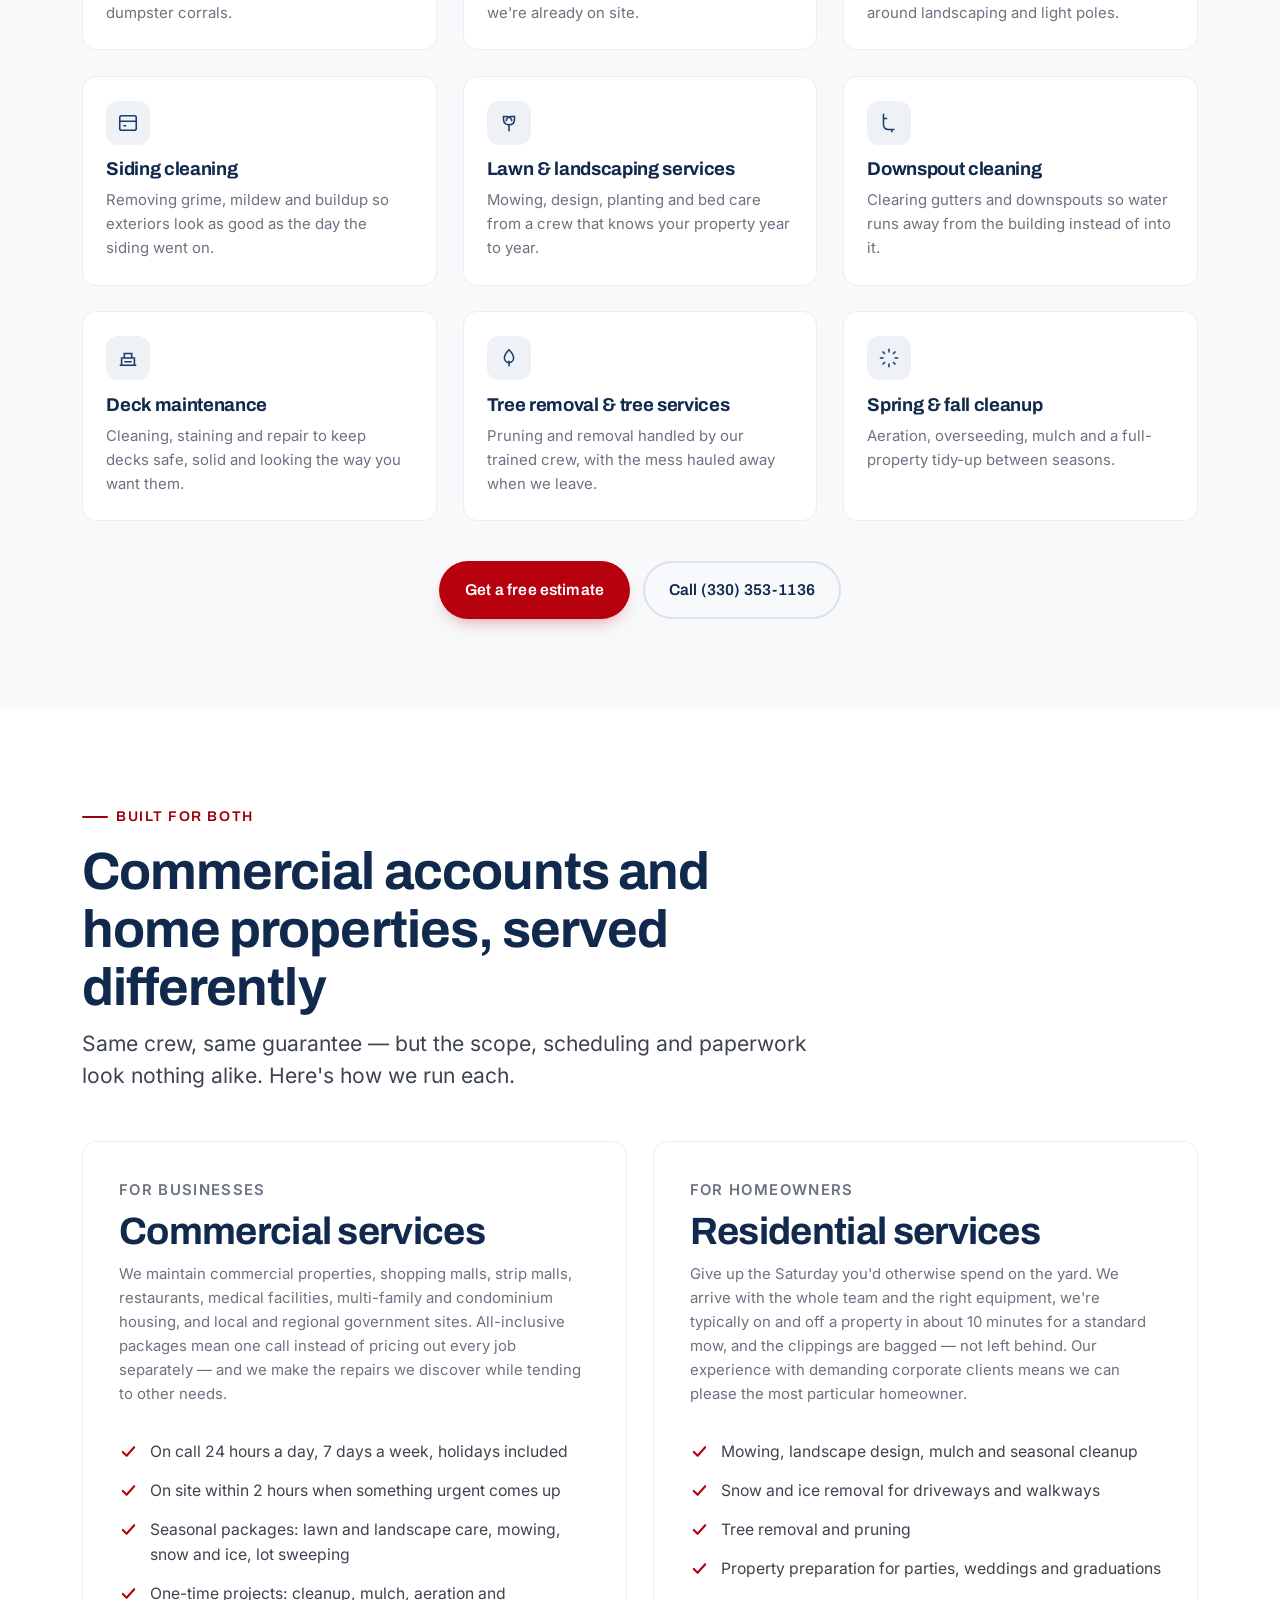
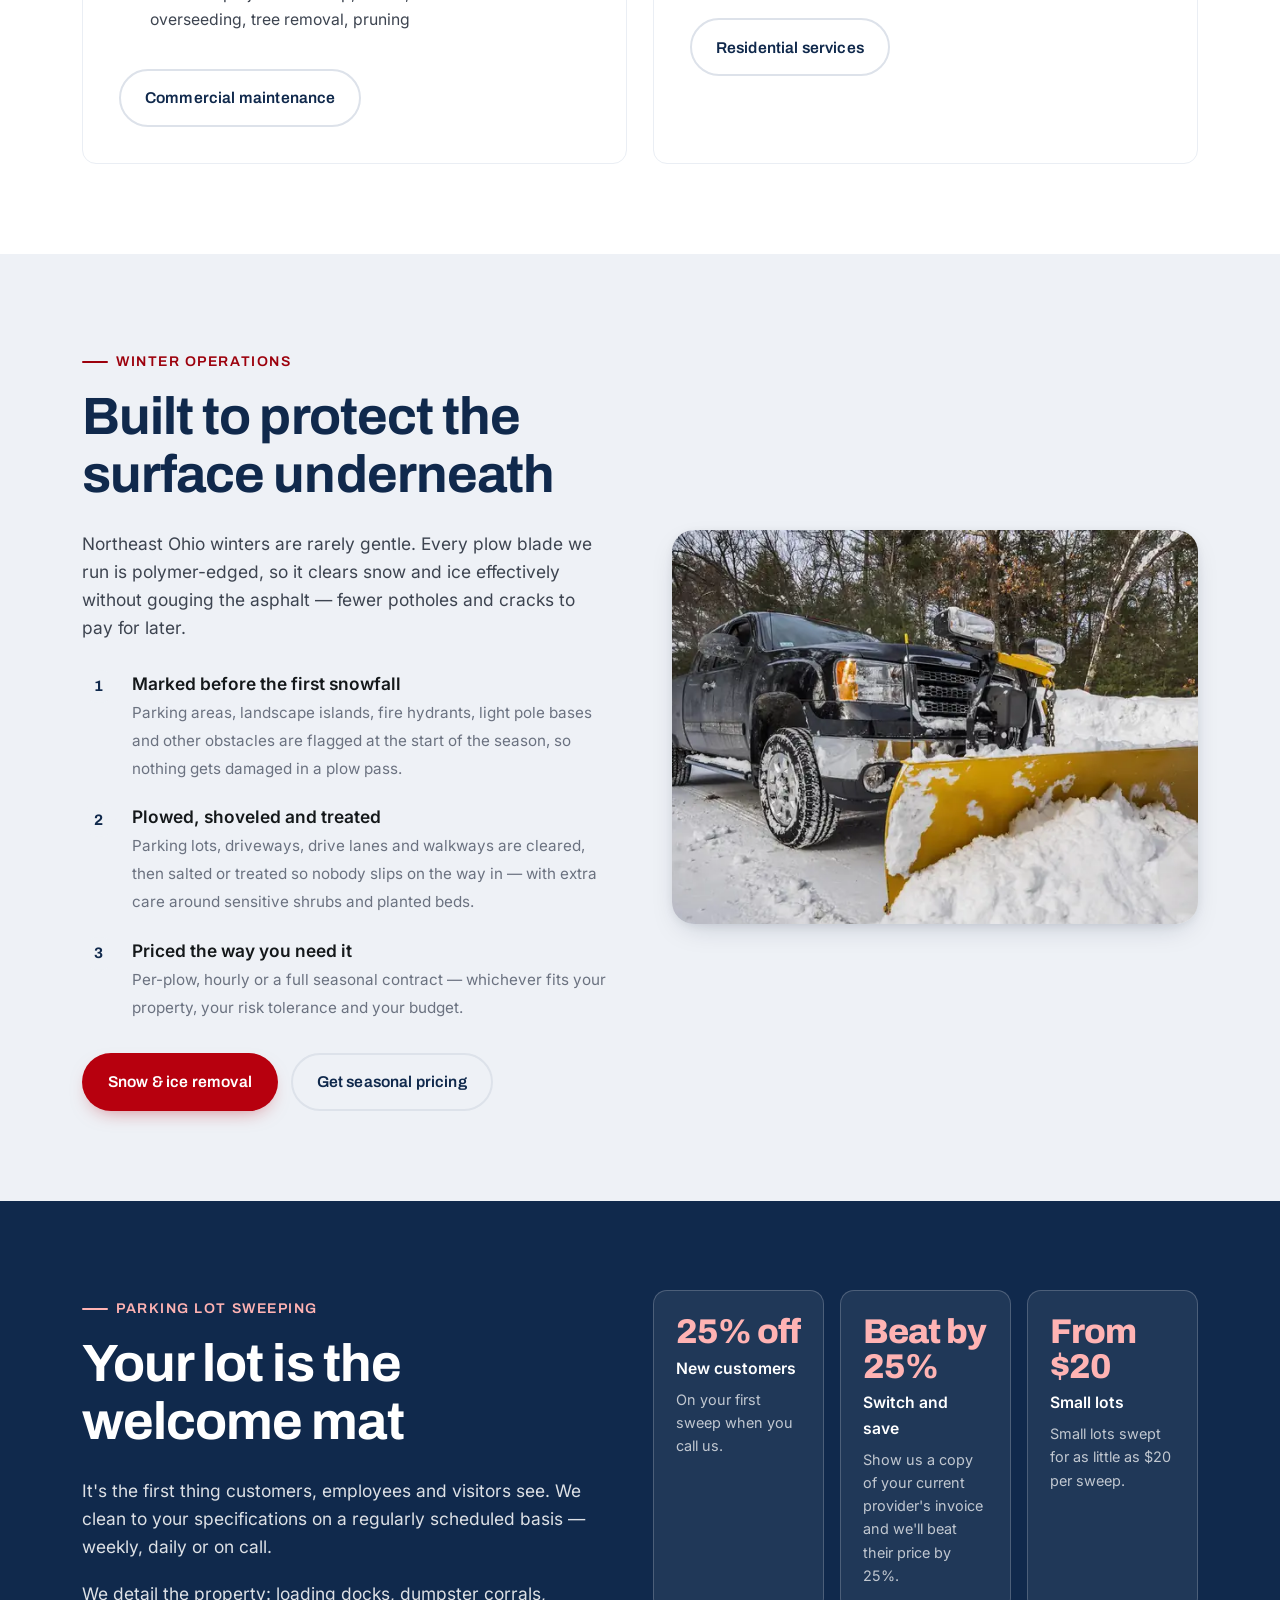
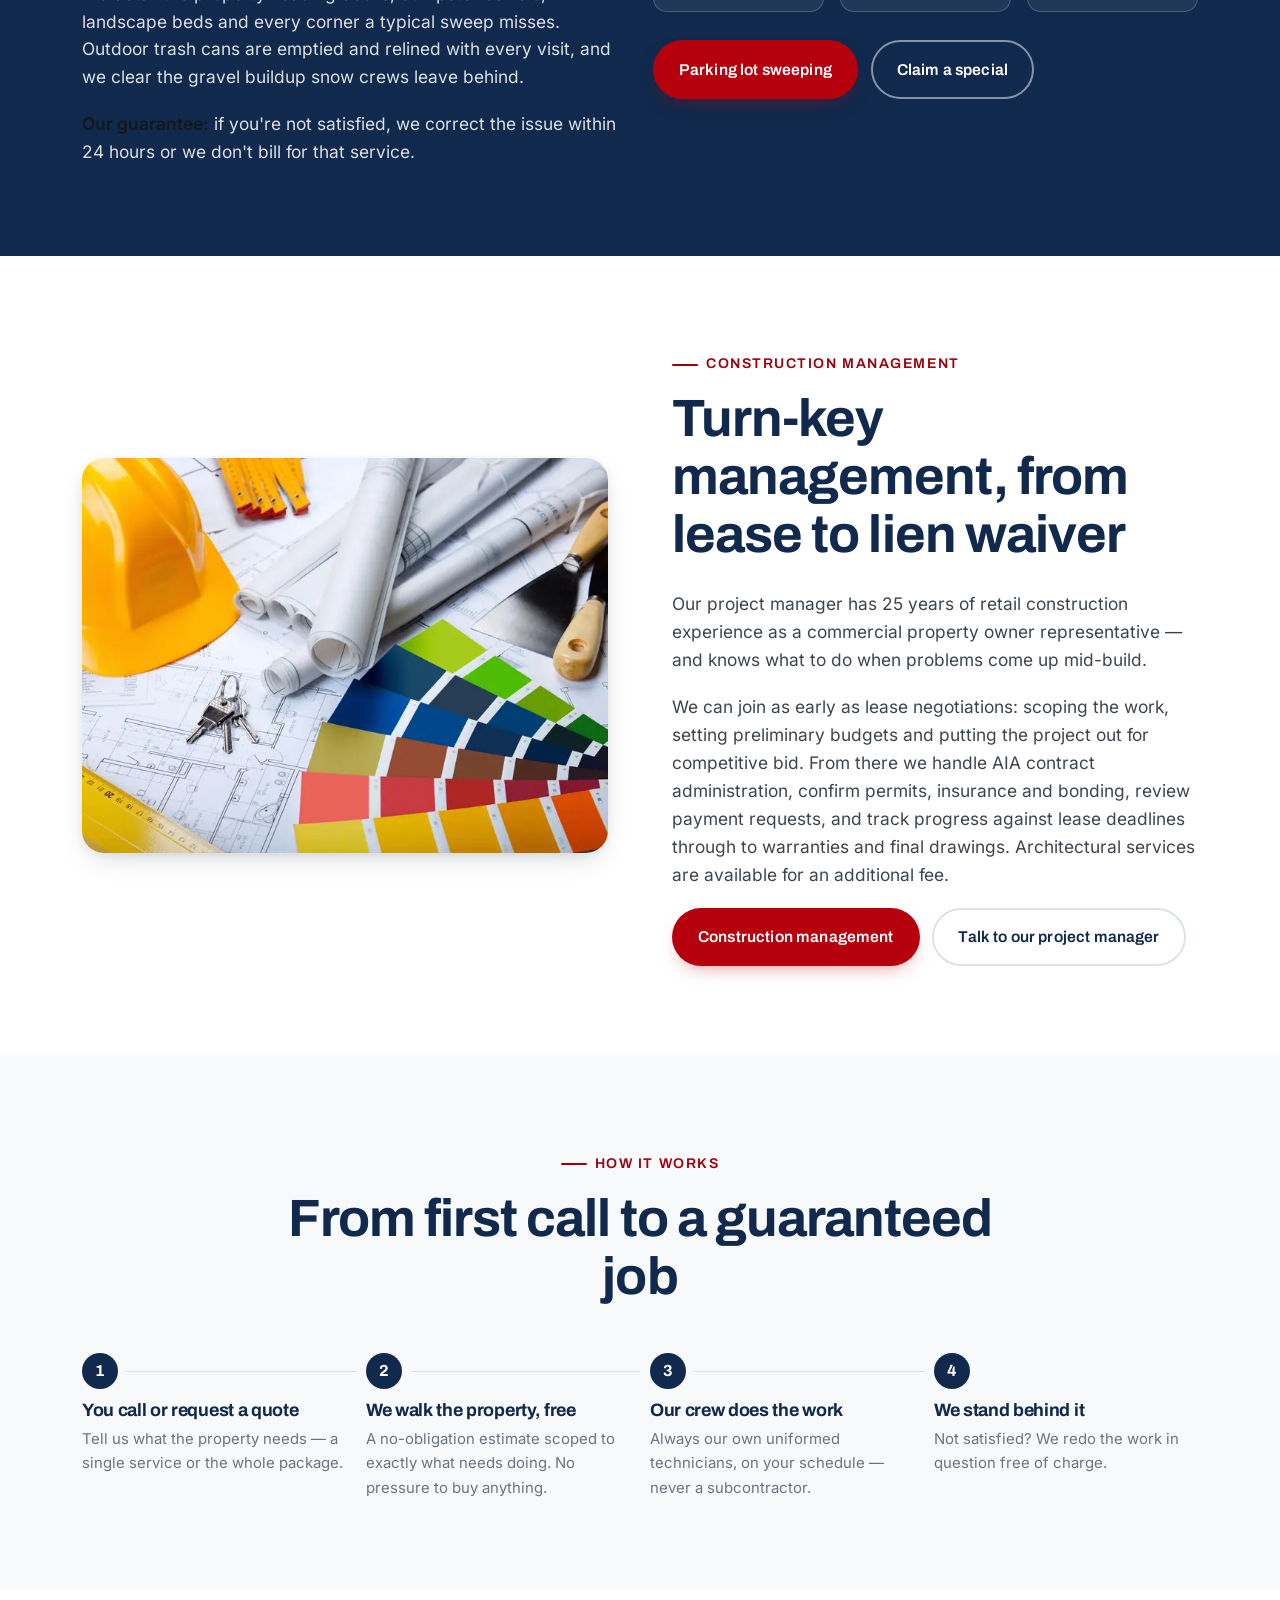
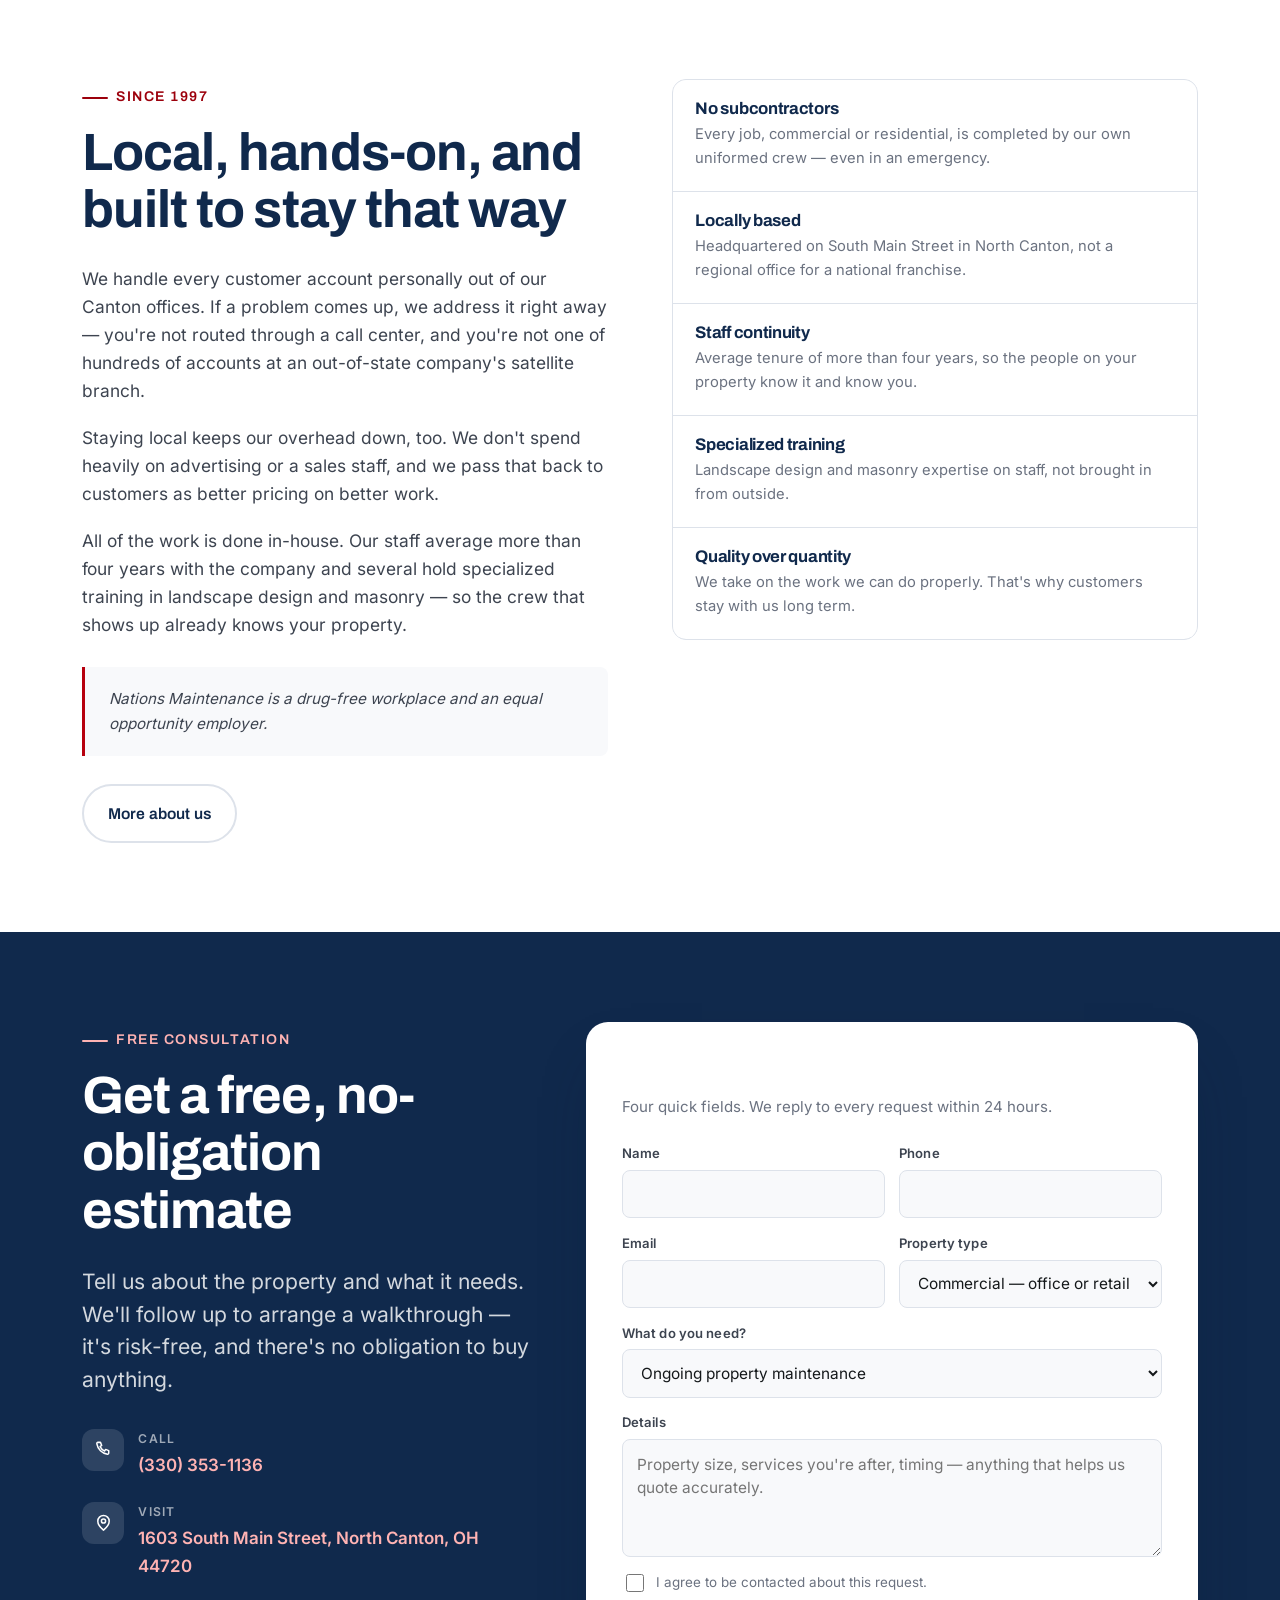
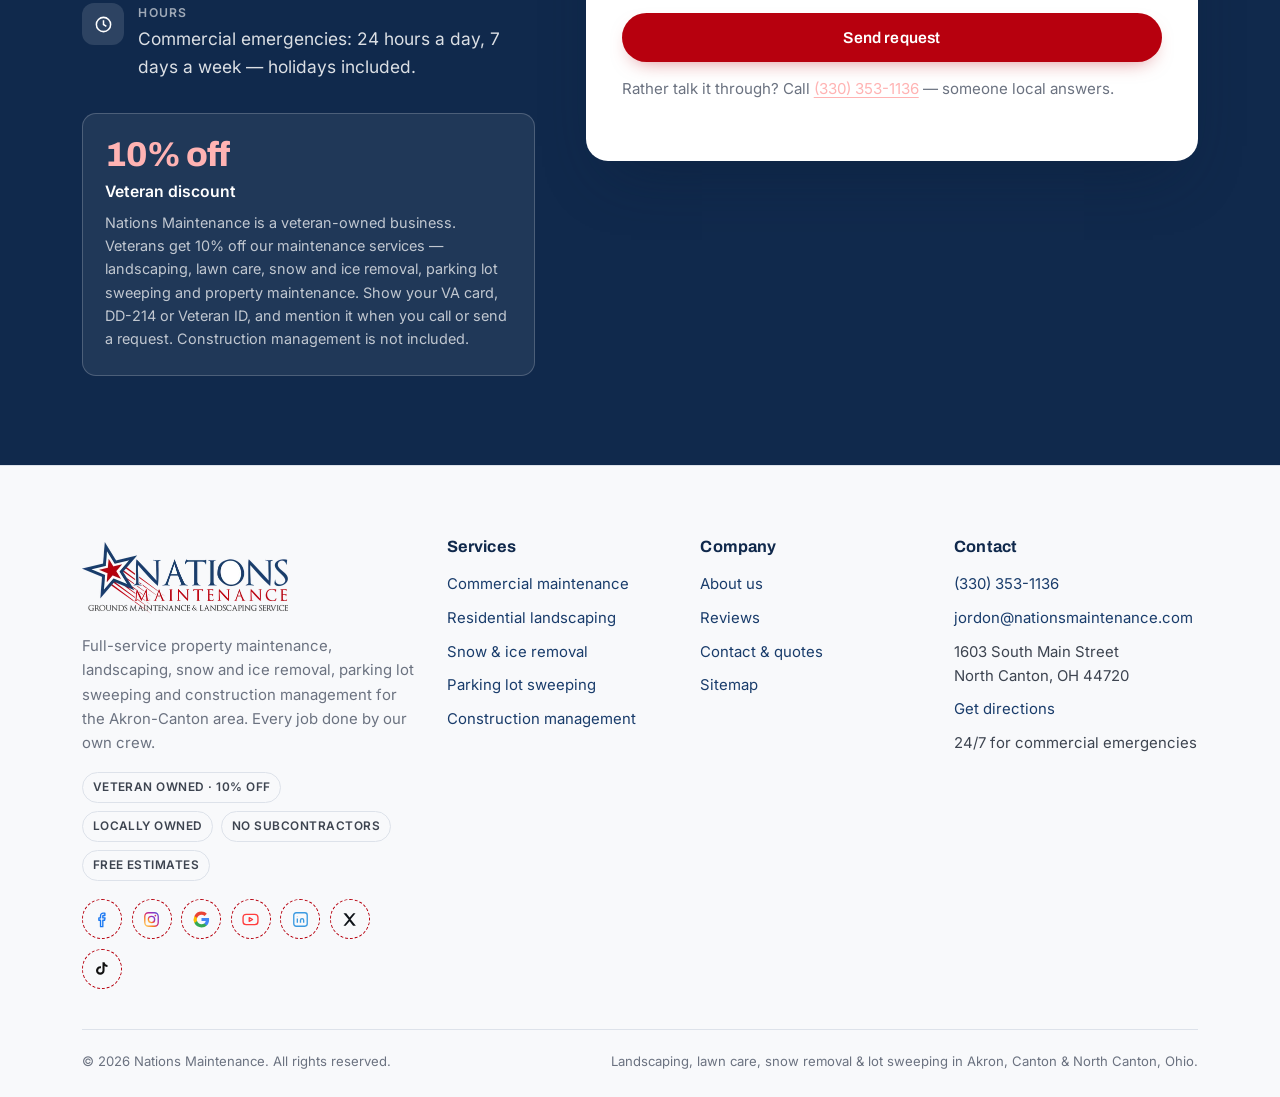
==== commit a6c90550: "Form submits to the handler with a 24-hour acknowledgement; no mail-app hand-off" ====
--- a/index.html
+++ b/index.html
@@ -22,7 +22,7 @@
 <link rel="apple-touch-icon" href="/apple-touch-icon.png">
 <link rel="preload" as="font" type="font/woff2" href="/assets/fonts/inter-400-latin.woff2" crossorigin>
 <link rel="preload" as="font" type="font/woff2" href="/assets/fonts/archivo-700-latin.woff2" crossorigin>
-<link rel="stylesheet" href="/assets/css/styles.css?v=9">
+<link rel="stylesheet" href="/assets/css/styles.css?v=10">
 <!--
   Search engine ownership checks. Paste your token into the matching tag, then delete
   the comment markers around that one line:
@@ -576,7 +576,7 @@
 
       <form class="form-card" data-quote-form novalidate>
         <h2>Request a quote</h2>
-        <p>Four quick fields. We'll call or email you back to arrange the walkthrough.</p>
+        <p>Four quick fields. We reply to every request within 24 hours.</p>
 
         <div class="field-row">
           <div class="field">
@@ -711,6 +711,6 @@
   <a class="btn" href="/contact/">Free quote</a>
 </div>
 
-<script src="/assets/js/main.js?v=9" defer></script>
+<script src="/assets/js/main.js?v=10" defer></script>
 </body>
 </html>
